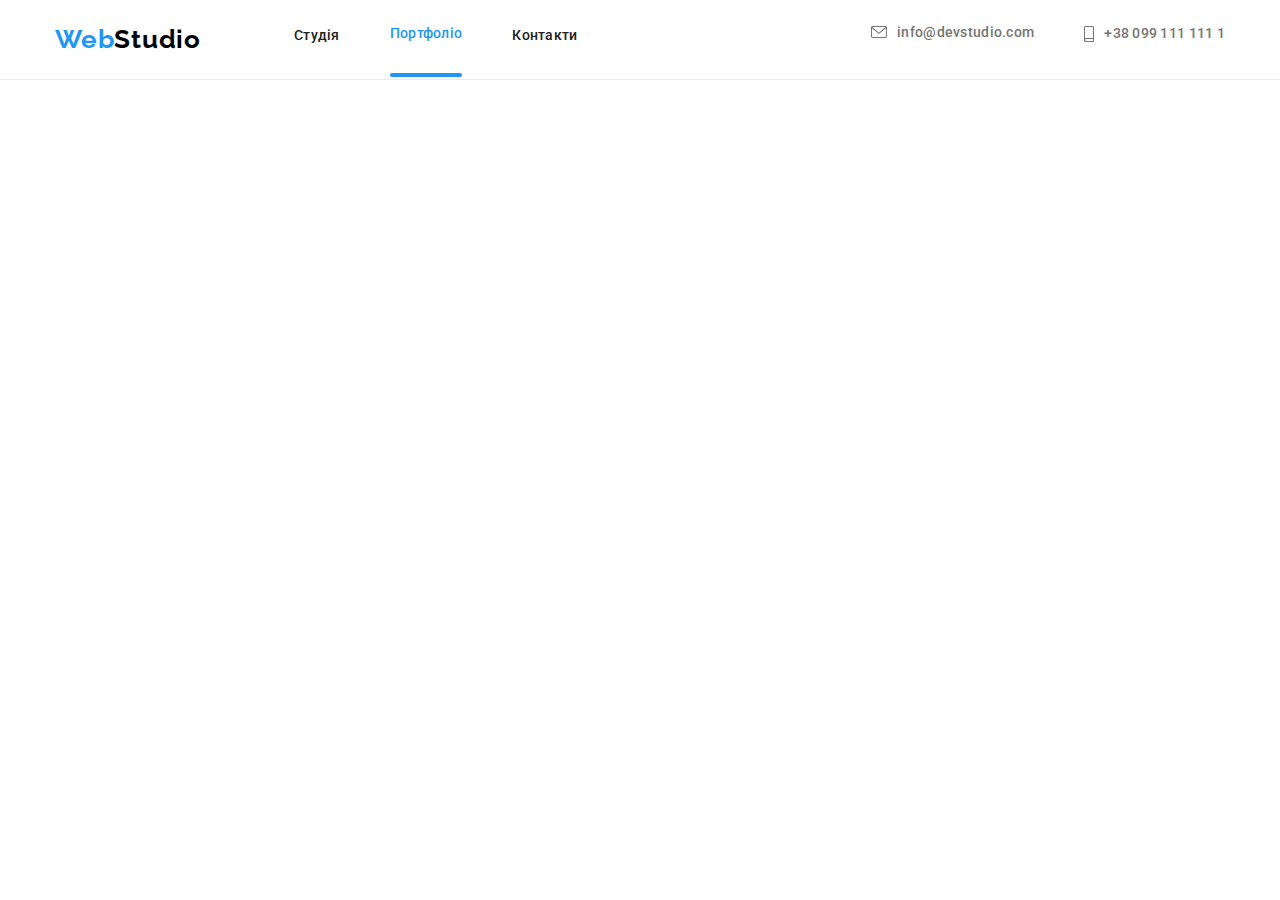
==== portfolio.html @ e36711b6 "homework-8" ====
<!DOCTYPE html>
<html lang="uk">
  <head>
    <meta charset="UTF-8" />
    <meta http-equiv="X-UA-Compatible" content="IE=edge" />
    <meta name="viewport" content="width=device-width, initial-scale=1.0" />
    <title>Document</title>
    <link rel="preconnect" href="https://fonts.googleapis.com" />
    <link rel="preconnect" href="https://fonts.gstatic.com" crossorigin />
    <link
      href="https://fonts.googleapis.com/css2?family=Montserrat:wght@400;700&family=Raleway:wght@700&family=Roboto:wght@400;500;700;900&display=swap"
      rel="stylesheet"
    />
    <link href="https://unpkg.com/aos@2.3.1/dist/aos.css" rel="stylesheet" />
    <link
      rel="stylesheet"
      href="https://cdnjs.cloudflare.com/ajax/libs/modern-normalize/1.1.0/modern-normalize.css"
    />
    <link rel="stylesheet" href="./css/styles.css" />
    <link rel="stylesheet" href="./css/main.min.css" />
  </head>
  <body>
    <header class="header">
      <div class="container header__container">
        <a href="./index.html" class="header-logo link logo">
          <span class="web-logo">Web</span
          ><span class="studio-logo">Studio</span></a
        >
        <nav class="navigation">
          <ul class="navigation__list list link">
            <li class="navigation__item">
              <a href="./index.html" class="navigation__link link title"
                >Студія</a
              >
            </li>
            <li class="navigation__item">
              <a href="" class="navigation__link line current link title"
                >Портфоліо</a
              >
            </li>
            <li class="navigation__item">
              <a href="" class="navigation__link link title">Контакти</a>
            </li>
          </ul>
        </nav>
        <div class="connect">
          <ul class="connect__list list header__container">
            <li class="connect__item">
              <a href="http://mailto:info@devstudio." class="connect__mail link"
                ><svg class="connect__icon" width="16" height="12">
                  <use href="./images/symbol.svg#icon-envelope-1"></use>
                </svg>
                info@devstudio.com
              </a>
            </li>
            <li class="connect__item">
              <a href="tel:+380991111111" class="connect__tell link">
                <svg class="connect__icon" width="10" height="16">
                  <use href="./images/symbol.svg#icon-smartphone-1"></use>
                </svg>
                +38 099 111 111 1
              </a>
            </li>
          </ul>
        </div>
      </div>
    </header>
    <!-- <main>
      <section class="menu">
        <div class="container">
          <h1 class="visually-hidden">Menu</h1>
          <ul class="button-logo list">
            <li class="item"><button class="button-item link">Все</button></li>
            <li class="item">
              <button class="button-item link">Веб-сайти</button>
            </li>
            <li class="item">
              <button class="button-item link">Додатки</button>
            </li>
            <li class="item">
              <button class="button-item link">Дизайн</button>
            </li>
            <li class="item">
              <button class="button-item link">Маркетинг</button>
            </li>
          </ul>
        </div>
        <div class="container">
          <ul class="marketing list">
            <li class="marketing-item">
              <div class="marketing-wrap">
                <img
                  src="./images/technokryk.jpg"
                  alt="техтокряк"
                  width="370"
                  height="294"
                />
                <p class="marketing-text">
                  Ресурс пропонує комплексні пропозиції з різним рівнем
                  функціоналу та сервісів. Все це дозволить відвідувачу отримати
                  вичерпні відомості про компанію чи приватну особу.
                </p>
              </div>
              <div class="markdiv">
                <h3 class="marketing-title">Технокряк</h3>
                <p class="marketing-pre">Веб-сайт</p>
              </div>
            </li>
            <li class="marketing-item">
              <div class="marketing-wrap">
                <img src="./images/poster.jpg" alt="постер" />
                <p class="marketing-text">
                  Ресурс пропонує комплексні пропозиції з різним рівнем
                  функціоналу та сервісів. Все це дозволить відвідувачу отримати
                  вичерпні відомості про компанію чи приватну особу.
                </p>
              </div>
              <div class="markdiv">
                <h3 class="title-marketing">
                  Постер New Orlean vs Golden Star
                </h3>
                <p class="marketing-pre">Дизайн</p>
              </div>
            </li>
            <li class="marketing-item">
              <div class="marketing-wrap">
                <img src="./images/restuarant.jpg" alt="ресторан" />
                <p class="marketing-text">
                  Ресурс пропонує комплексні пропозиції з різним рівнем
                  функціоналу та сервісів. Все це дозволить відвідувачу отримати
                  вичерпні відомості про компанію чи приватну особу.
                </p>
              </div>
              <div class="markdiv">
                <h3 class="marketing-title">Ресторан Seafood</h3>
                <p class="marketing-pre">Додаток</p>
              </div>
            </li>
            <li class="marketing-item">
              <div class="marketing-wrap">
                <img src="./images/prime.jpg" alt="прайм" />
                <p class="marketing-text">
                  Ресурс пропонує комплексні пропозиції з різним рівнем
                  функціоналу та сервісів. Все це дозволить відвідувачу отримати
                  вичерпні відомості про компанію чи приватну особу.
                </p>
              </div>
              <div class="markdiv">
                <h3 class="marketing-title">Проєкт Prime</h3>
                <p class="marketing-pre">Маркетинг</p>
              </div>
            </li>
            <li class="marketing-item">
              <div class="marketing-wrap">
                <img src="./images/boxes.jpg" alt="коробочка" />
                <p class="marketing-text">
                  Ресурс пропонує комплексні пропозиції з різним рівнем
                  функціоналу та сервісів. Все це дозволить відвідувачу отримати
                  вичерпні відомості про компанію чи приватну особу.
                </p>
              </div>
              <div class="markdiv">
                <h3 class="marketing-title">Проєкт Boxes</h3>
                <p class="marketing-pre">Додаток</p>
              </div>
            </li>
            <li class="marketing-item">
              <div class="marketing-wrap">
                <img src="./images/inspiration.jpg" alt="натхнення" />
                <p class="marketing-text">
                  Ресурс пропонує комплексні пропозиції з різним рівнем
                  функціоналу та сервісів. Все це дозволить відвідувачу отримати
                  вичерпні відомості про компанію чи приватну особу.
                </p>
              </div>
              <div class="markdiv">
                <h3 class="marketing-title">Inspiration has no Borders</h3>
                <p class="marketing-pre">Веб-сайт</p>
              </div>
            </li>
            <li class="marketing-item">
              <div class="marketing-wrap">
                <img src="./images/edition.jpg" alt="видання" />
                <p class="marketing-text">
                  Ресурс пропонує комплексні пропозиції з різним рівнем
                  функціоналу та сервісів. Все це дозволить відвідувачу отримати
                  вичерпні відомості про компанію чи приватну особу.
                </p>
              </div>
              <div class="markdiv">
                <h3 class="marketing-title">Видання Limited Edition</h3>
                <p class="marketing-pre">Дизайн</p>
              </div>
            </li>
            <li class="marketing-item">
              <div class="marketing-wrap">
                <img src="./images/lab.jpg" alt="проект лаб" />
                <p class="marketing-text">
                  Ресурс пропонує комплексні пропозиції з різним рівнем
                  функціоналу та сервісів. Все це дозволить відвідувачу отримати
                  вичерпні відомості про компанію чи приватну особу.
                </p>
              </div>
              <div class="markdiv">
                <h3 class="marketing-title">Проект LAB</h3>
                <p class="marketing-pre">Маркетинг</p>
              </div>
            </li>
            <li class="marketing-item">
              <div class="marketing-wrap">
                <img src="./images/growing.jpg" alt="грувинг" />
                <p class="marketing-text">
                  Ресурс пропонує комплексні пропозиції з різним рівнем
                  функціоналу та сервісів. Все це дозволить відвідувачу отримати
                  вичерпні відомості про компанію чи приватну особу.
                </p>
              </div>
              <div class="markdiv">
                <h3 class="marketing-title">Growing Business</h3>
                <p class="marketing-pre">Додаток</p>
              </div>
            </li>
          </ul>
        </div>
      </section>
    </main>
    <footer class="footmain">
      <div class="container">
      <div class="footmain__add">
        <a href="WebStudio" class="header-logo web link logo">
          <span class="web-logo">Web</span
          ><span class="studio-logofoot">Studio</span>
        </a>
        <address class="footmain-address">
          <a
            href="https://goo.gl/maps/koh7NdNNXK6s5RCy7"
            class="map-google foas link"
            target="_blank"
            rel="noopener nofollow noreferrer"
            >м. Київ, пр-т Лесі Українки, 26</a
          >
          <ul class="footmain-list list">
            <li>
              <a
                href="mailto:info@example.com"
                class="footmain-adress list link"
                >info@example.com</a
              >
            </li>
            <li>
              <a href="tel:+380991111111" class="footmain-adress link"
                >+38 099 111 111 1</a
              >
            </li>
          </ul>
        </address>
      </div>
      <div class="welcome">
        <p class="welcome-title">Приєднуйтесь</p>
        <ul class="team-soc list">
          <li class="team-soc-item">
            <a href="" class="team-soc-join link">
              <svg class="team-soc-icon1" width="20" height="20">
                <use href="./images/symbol.svg#icon-instagram"></use>
              </svg>
            </a>
          </li>
          <li class="team-soc-item">
            <a href="" class="team-soc-join link">
              <svg class="team-soc-icon1" width="20" height="20">
                <use href="./images/symbol.svg#icon-twitter1"></use>
              </svg>
            </a>
          </li>
          <li class="team-soc-item">
            <a href="" class="team-soc-join link">
              <svg class="team-soc-icon1" width="20" height="20">
                <use href="./images/symbol.svg#icon-facebook"></use>
              </svg>
            </a>
          </li>
          <li class="team-soc-item">
            <a href="" class="team-soc-join link">
              <svg class="team-soc-icon1" width="20" height="20">
                <use href="./images/symbol.svg#icon-linkedin"></use>
              </svg>
            </a>
          </li>
        </ul>
      </div>
      <div class="form">
        <h2 class="visually-hidden">Форма підписки</h2>
        <h3 class="form-title">Підпишіться на розсилку</h3>
        <form class="form-modal" autocomplete="off">
          <div class="footer-form">
            <label for="mail"></label>
            <input type="email" name="email" id="mail" placeholder="E-mail" />
            <button class="footer-form__button" type="submit">
              Підписатися
              <svg class="footer-form__icon" width="24" height="24">
                <use href="./images/symbol.svg#icon-icon-send-1"></use>
              </svg>
            </button>
          </div>
        </form>
      </div>
    </div>
  </div>
  </footer>
    <script src="https://unpkg.com/aos@2.3.1/dist/aos.js"></script>
    <script>
      AOS.init();
    </script> -->
  </body>
</html>
---- css/styles.css ----
/* header */

/* _____icon_____ */


/* -------портфоліо-------- */

/* --------портфоліо header -------- */


/* body */

/* button */


/* about */

/* whoweare */

/*team*/

/* marketing */

/* ----------постійні кліенти-------- */

/* --------footer---------- */


/* -------join------- */


/* -------форма підписки--------- */


/* --------modal--------- */

/* --------form---------- */

/* .form-input:focus +.input-title{
  transform: translateY(-50%);
} */
---- css/main.min.css ----
:root{--main-black-color: #000000;--main-white-color: #ffffff;--accent-color: #2196f3;--dark-main-color: #212121;--text-color: #757575;--main-footer-color: #2f303a;--background-primary-gray: #f5f4fa;--background-primary-darck: rgba(47, 48, 58, 0.8);--logo-company-color: #afb1b8}p,h1,h2,h3,h4,h5,h6{margin:0px}ul{margin:0px;padding-left:0px}.nav-main__link{cursor:pointer}footer{font-style:normal}img{display:block;max-width:100%;height:auto}body{font-family:Roboto,sans-serif}.list{list-style:none}.link{text-decoration:none}.section{padding-top:94px;padding-bottom:94px}@media screen and (min-width: 480px){.section{padding-top:60px;padding-bottom:60px}}@media screen and (min-width: 768px){.section{padding-top:60px;padding-bottom:60px}}.container{width:100%;padding-left:15px;padding-right:15px;margin-left:auto;margin-right:auto}@media screen and (min-width: 480px){.container{width:480px}}@media screen and (min-width: 768px){.container{width:768px}}@media screen and (min-width: 1200px){.container{width:1200px}}.title{font-weight:500;font-size:14px;line-height:1.33;letter-spacing:.02em;color:var(--dark-main-color)}.header{padding-top:24px;padding-bottom:24px;border-bottom:1px solid #ececec}.header__container{display:-webkit-box;display:-ms-flexbox;display:flex}.logo{font-family:"Raleway";font-style:normal;font-weight:700;font-size:26px;line-height:1.2;letter-spacing:.03em}.web-logo{color:var(--accent-color)}.studio-logo{color:#000}.header-logo{margin-right:93px}@media screen and (max-width: 767px){.header-logo{margin:0px}}.navigation__list{display:-webkit-box;display:-ms-flexbox;display:flex;-webkit-box-align:center;-ms-flex-align:center;align-items:center}.navigation__item:not(:last-child){margin-right:50px}.navigation__link{font-family:"Roboto";font-style:normal;font-weight:500;font-size:14px;line-height:1.4;letter-spacing:.02em;color:var(--dark-main-color);-webkit-transition:color 250ms cubic-bezier(0.4, 0, 0.2, 1);transition:color 250ms cubic-bezier(0.4, 0, 0.2, 1)}.navigation__link:hover,.navigation__link:focus{color:var(--accent-color)}.connect{margin-left:auto}.connect__item:not(:last-child){margin-right:50px}.line{position:relative;color:#2196f3}.current::after{content:"";position:relative;display:block;width:100%;height:4px;bottom:-0.5px;left:0;bottom:-29px;background-color:var(--accent-color);border:none;border-radius:2px}.connect__tell{display:-webkit-box;display:-ms-flexbox;display:flex;-webkit-box-align:center;-ms-flex-align:center;align-items:center;font-family:"Roboto";font-style:normal;font-weight:500;font-size:14px;line-height:1.4;letter-spacing:.02em;color:var(--text-color);-webkit-transition:color 250ms cubic-bezier(0.4, 0, 0.2, 1);transition:color 250ms cubic-bezier(0.4, 0, 0.2, 1)}.connect__tell:hover,.connect__tell:focus{color:#2196f3}.connect__mail{font-family:"Roboto";font-style:normal;font-weight:500;font-size:14px;line-height:16px;letter-spacing:.02em;color:var(--text-color);-webkit-transition:color 250ms cubic-bezier(0.4, 0, 0.2, 1);transition:color 250ms cubic-bezier(0.4, 0, 0.2, 1)}.connect__mail:hover,.connect__mail:focus{color:#2196f3}.connect__icon{display:-webkit-inline-box;display:-ms-inline-flexbox;display:inline-flex;fill:currentColor;margin-right:10px;-webkit-transition:color 250ms cubic-bezier(0.4, 0, 0.2, 1),fill 250ms cubic-bezier(0.4, 0, 0.2, 1);transition:color 250ms cubic-bezier(0.4, 0, 0.2, 1),fill 250ms cubic-bezier(0.4, 0, 0.2, 1)}.nav-main__mail:hover .connect__icon,.nav-main__mail:focus .connect__icon{fill:#2196f3}.menu{padding-top:94px;padding-bottom:94px}.button-logo{font-family:"Roboto";font-style:normal;font-weight:500;font-size:16px;line-height:1.6;letter-spacing:.03em;color:var(--dark-main-color);display:-webkit-box;display:-ms-flexbox;display:flex}@media screen and (max-width: 767px){.button-logo{-ms-flex-wrap:wrap;flex-wrap:wrap;margin-bottom:40px}}@media screen and (min-width: 768px)and (max-width: 1199px){.button-logo{-ms-flex-wrap:nowrap;flex-wrap:nowrap;-webkit-box-pack:center;-ms-flex-pack:center;justify-content:center;margin-bottom:30px}}@media screen and (min-width: 1200px){.button-logo{-webkit-box-pack:center;-ms-flex-pack:center;justify-content:center;margin-bottom:50px}}.button-logo{display:-webkit-box;display:-ms-flexbox;display:flex;-webkit-box-pack:center;-ms-flex-pack:center;justify-content:center;margin:0;padding:0;margin-bottom:50px;list-style:none;font-style:normal}.button-logo .item:not(:last-child){margin-right:8px}.button-item{font-family:"Roboto";font-style:normal;font-weight:500;font-size:16px;line-height:1.6;letter-spacing:.03em;color:#212121;background:#f5f4fa;border-radius:4px;border:0px;-webkit-transition:color 250ms cubic-bezier(0.4, 0, 0.2, 1),background-color 250ms cubic-bezier(0.4, 0, 0.2, 1);transition:color 250ms cubic-bezier(0.4, 0, 0.2, 1),background-color 250ms cubic-bezier(0.4, 0, 0.2, 1);padding:6px 22px}.button-item:hover,.button-item:focus{color:var(--main-white-color);background-color:var(--accent-color)}.about{padding-top:94px;padding-bottom:94px}.about__box{-webkit-box-pack:center;-ms-flex-pack:center;justify-content:center;height:120px;margin-bottom:30px;border-radius:4px;background-color:var(--background-primary-gray)}.about__title{font-size:14px;line-height:1.71;letter-spacing:.03em;color:var(--text-color)}.about__pretitle{font-weight:700;font-size:14px;line-height:1.14;letter-spacing:.03em;text-transform:uppercase;color:var(--dark-main-color);margin-top:0px;margin-bottom:10px}@media screen and (min-width: 480px){.about__pretitle{text-align:center}}@media screen and (min-width: 768px){.about__pretitle{text-align:left}}.about__item{width:100%}@media screen and (min-width: 768px){.about__item{width:calc((100% - 30px)/2)}}@media screen and (min-width: 1200px){.about__item{width:calc((100% - 120px)/4)}}.about__list{display:-webkit-box;display:-ms-flexbox;display:flex;-ms-flex-wrap:wrap;flex-wrap:wrap;gap:30px}.button-one{display:-webkit-box;display:-ms-flexbox;display:flex;background-color:var(--main-footer-color);text-align:center;background-image:-webkit-gradient(linear, left top, left bottom, from(rgba(47, 48, 58, 0.4)), to(rgba(47, 48, 58, 0.4))),url(../images/background.jpg);background-image:linear-gradient(rgba(47, 48, 58, 0.4), rgba(47, 48, 58, 0.4)),url(../images/background.jpg);background-repeat:no-repeat;background-position:center;background-size:contain}@media screen and (min-width: 480px){.button-one{padding:118px 60px;background-size:cover}}@media screen and (min-width: 767px){.button-one{padding:118px 204px;background-size:cover}}@media screen and (min-width: 1200px){.button-one{padding:200px 200px}}.button-one__pretitle{font-family:"Roboto";font-style:normal;margin-bottom:30px;color:var(--main-white-color);font-weight:900;text-align:center;letter-spacing:.06em;text-transform:uppercase}@media screen and (min-width: 480px){.button-one__pretitle{line-height:1.6}}@media screen and (min-width: 768px){.button-one__pretitle{margin:0 auto;max-width:360px;font-size:26px;line-height:1.6}}@media screen and (min-width: 1200px){.button-one__pretitle{margin:0 auto;max-width:696px;font-size:44px}}.button-one__title{font-family:"Roboto";font-weight:700;font-size:16px;line-height:1.9;-webkit-box-align:center;-ms-flex-align:center;align-items:center;text-align:center;letter-spacing:.06em;color:var(--main-white-color);background-color:var(--accent-color);border:none;outline:none;-webkit-transition:color 250ms cubic-bezier(0.4, 0, 0.2, 1),background-color 250ms cubic-bezier(0.4, 0, 0.2, 1);transition:color 250ms cubic-bezier(0.4, 0, 0.2, 1),background-color 250ms cubic-bezier(0.4, 0, 0.2, 1)}@media screen and (min-width: 480px){.button-one__title{padding:10px 24px}}@media screen and (min-width: 768px){.button-one__title{padding:10px 24px}}@media screen and (min-width: 1200px){.button-one__title{padding:10px 32px}}.whoweare{display:-webkit-box;display:-ms-flexbox;display:flex;background-color:var(--main-white-color)}@media screen and (max-width: 1200px){.whoweare{display:none}}.team-title{font-weight:700;font-size:36px;line-height:1.16;text-align:center;letter-spacing:.03em;color:var(--dark-main-color)}.whoweare{padding-bottom:94px}.whoweare .team-title{-webkit-box-pack:center;-ms-flex-pack:center;justify-content:center;margin-bottom:50px;display:-webkit-box;display:-ms-flexbox;display:flex}.whoweare .whoweare__list{display:-webkit-box;display:-ms-flexbox;display:flex}.menu-logo{background:var(--accent-color)}.whoweare__item{position:relative}.whoweare__list .whoweare__item+.whoweare__item{margin-left:30px}.whoweare__text{position:absolute;bottom:0;left:0;right:0;margin:0;padding-top:27px;padding-bottom:27px;font-weight:700;font-size:14px;line-height:1.143;text-align:center;text-transform:uppercase;color:var(--main-white-color);background-color:rgba(47,48,58,.8)}.teamphoto-list{display:-webkit-box;display:-ms-flexbox;display:flex;-ms-flex-wrap:wrap;flex-wrap:wrap;gap:30px;margin-left:auto;margin-right:auto;padding:0}.team .team-title{-webkit-box-pack:center;-ms-flex-pack:center;justify-content:center;margin-bottom:50px}.team-photo{background-color:var(--main-white-color);-webkit-box-shadow:0px 1px 3px rgba(0,0,0,.12),0px 1px 1px rgba(0,0,0,.14),0px 2px 1px rgba(0,0,0,.2);box-shadow:0px 1px 3px rgba(0,0,0,.12),0px 1px 1px rgba(0,0,0,.14),0px 2px 1px rgba(0,0,0,.2);border-radius:0px 0px 4px 4px;width:100%}@media screen and (min-width: 768px){.team-photo{width:calc((100% - 30px)/2);display:-webkit-box;display:-ms-flexbox;display:flex;-webkit-box-orient:vertical;-webkit-box-direction:normal;-ms-flex-direction:column;flex-direction:column}}@media screen and (min-width: 1200px){.team-photo{width:calc((100% - 90px)/4)}}.team{padding-top:60px;padding-bottom:60px;background-color:var(--background-primary-gray)}@media screen and (min-width: 1200px){.team{padding-top:94px;padding-bottom:94px}}.teamdiv{padding-top:30px;padding-bottom:30px}.team-name{font-weight:500;font-size:16px;line-height:1.19;text-align:center;letter-spacing:.03em;color:var(--dark-main-color);margin-bottom:10px}.team-soc{display:-webkit-box;display:-ms-flexbox;display:flex;-webkit-box-pack:center;-ms-flex-pack:center;justify-content:center;gap:10px}.team-soc-link{display:-webkit-box;display:-ms-flexbox;display:flex;height:44px;width:44px;border-radius:50%;background-color:#fff;-webkit-box-align:center;-ms-flex-align:center;align-items:center;-webkit-box-pack:center;-ms-flex-pack:center;justify-content:center;-webkit-transition:fill 250ms cubic-bezier(0.4, 0, 0.2, 1),background-color 250ms cubic-bezier(0.4, 0, 0.2, 1);transition:fill 250ms cubic-bezier(0.4, 0, 0.2, 1),background-color 250ms cubic-bezier(0.4, 0, 0.2, 1)}.team-soc-link:hover,.team-soc-link:focus{background-color:var(--accent-color)}.team-soc-icon{-webkit-box-pack:center;-ms-flex-pack:center;justify-content:center;fill:#afb1b8}.team-soc-link:hover .team-soc-icon,.team-soc-link:focus .team-soc-icon{fill:#fff}.team-position{font-weight:400;font-size:16px;line-height:1.19;text-align:center;letter-spacing:.03em;margin-bottom:16px;color:var(--text-color)}.marketing-title{font-style:normal;font-weight:700;font-size:18px;line-height:2;letter-spacing:.06em;color:var(--dark-main-color)}.marketing-pre{font-weight:400;font-size:16px;line-height:1.88;letter-spacing:.03em;color:var(--text-color)}.marketing-wrap{position:relative;overflow:hidden}.marketing{display:-webkit-box;display:-ms-flexbox;display:flex;-webkit-box-pack:center;-ms-flex-pack:center;justify-content:center;-ms-flex-wrap:wrap;flex-wrap:wrap;gap:30px;-webkit-box-flex:1 1 1;-ms-flex-positive:1 1 1;flex-grow:1 1 1}@media screen and (min-width: 768px){.marketing{width:768px}}@media screen and (min-width: 1200px){.marketing{width:1200px}}.marketing-item{display:block;height:100%}.marketing-item:hover,.marketing-item:focus{-webkit-box-shadow:0px 1px 3px rgba(0,0,0,.12),0px 1px 1px rgba(0,0,0,.14),0px 2px 1px rgba(0,0,0,.2);box-shadow:0px 1px 3px rgba(0,0,0,.12),0px 1px 1px rgba(0,0,0,.14),0px 2px 1px rgba(0,0,0,.2)}@media screen and (min-width: 768px){.marketing-item{width:345px;height:404px;-ms-flex-wrap:nowrap;flex-wrap:nowrap;-webkit-box-pack:center;-ms-flex-pack:center;justify-content:center;margin-bottom:30px}}@media screen and (min-width: 1200px){.marketing-item{-webkit-box-pack:center;-ms-flex-pack:center;justify-content:center;margin-bottom:50px;width:370px;height:404px}}.markdiv{padding:20px 24px;border-right:1px solid #eee;border-left:1px solid #eee;border-bottom:1px solid #eee}.marketing-text{position:absolute;top:0px;left:0px;font-family:"Roboto";font-style:normal;font-weight:400;font-size:18px;line-height:1.5;letter-spacing:.03em;color:var(--main-white-color);background-color:rgba(33,150,243,.9);padding:63px 27px;height:100%;-webkit-transform:translateY(100%);transform:translateY(100%);-webkit-transition:-webkit-transform 250ms linear;transition:-webkit-transform 250ms linear;transition:transform 250ms linear;transition:transform 250ms linear, -webkit-transform 250ms linear;overflow:auto}.marketing-item:hover .marketing-text{-webkit-transform:translateY(0%);transform:translateY(0%)}.clients{padding-top:60px;padding-bottom:60px}@media screen and (min-width: 1200px){.clients{padding-top:94px;padding-bottom:94px}}.clients-title{font-family:"Roboto";font-style:normal;font-weight:700;font-size:36px;line-height:1.16;text-align:center;letter-spacing:.03em;margin-top:0;margin-bottom:30px;color:#212121}@media screen and (min-width: 1200px){.clients-title{margin-bottom:50px}}@media screen and (max-width: 480px){.clients-list{display:-webkit-box;display:-ms-flexbox;display:flex;-webkit-box-orient:vertical;-webkit-box-direction:normal;-ms-flex-direction:column;flex-direction:column;-webkit-box-align:center;-ms-flex-align:center;align-items:center}}@media screen and (min-width: 481px)and (max-width: 767px){.clients-list{display:-webkit-box;display:-ms-flexbox;display:flex;-ms-flex-wrap:wrap;flex-wrap:wrap;-webkit-box-pack:justify;-ms-flex-pack:justify;justify-content:space-between}}@media screen and (min-width: 768px){.clients-list{display:-webkit-box;display:-ms-flexbox;display:flex;-ms-flex-wrap:wrap;flex-wrap:wrap;-webkit-box-pack:justify;-ms-flex-pack:justify;justify-content:space-between}}@media screen and (min-width: 1200px){.clients-list{display:-webkit-box;display:-ms-flexbox;display:flex;-webkit-box-pack:justify;-ms-flex-pack:justify;justify-content:space-between}}@media screen and (max-width: 767px){.clients-item{margin-bottom:30px}}@media screen and (min-width: 768px){.clients-item{margin-bottom:30px;width:calc((100% - 30px)/3)}}@media screen and (min-width: 1200px){.clients-item{width:calc((100% - 150px)/6)}}.clients-link{display:-webkit-box;display:-ms-flexbox;display:flex;-webkit-box-align:center;-ms-flex-align:center;align-items:center;-webkit-box-pack:center;-ms-flex-pack:center;justify-content:center;width:170px;height:90px;color:var(--logo-company-color);border:1px solid var(--logo-company-color);border-radius:4px;margin:0px;padding:16px 0px;-webkit-transition:border-color 250ms cubic-bezier(0.4, 0, 0.2, 1),fill 250ms cubic-bezier(0.4, 0, 0.2, 1);transition:border-color 250ms cubic-bezier(0.4, 0, 0.2, 1),fill 250ms cubic-bezier(0.4, 0, 0.2, 1)}.clients-link:hover,.clients-link:focus{fill:#2196f3;border-color:var(--accent-color)}@media screen and (max-width: 767px){.clients-link{width:210px;height:92px}}@media screen and (min-width: 768px){.clients-link{width:226px;height:92px}}@media screen and (min-width: 1200px){.clients-link{width:170px;height:92px}}.clients-btn{fill:var(--logo-company-color);-webkit-transition:border-color 250ms cubic-bezier(0.4, 0, 0.2, 1),fill 250ms cubic-bezier(0.4, 0, 0.2, 1);transition:border-color 250ms cubic-bezier(0.4, 0, 0.2, 1),fill 250ms cubic-bezier(0.4, 0, 0.2, 1)}.clients-link:hover .clients-btn,.clients-link:focus .clients-btn{fill:var(--accent-color)}.footmain{position:relative;-webkit-box-orient:vertical;-webkit-box-direction:normal;-ms-flex-direction:column;flex-direction:column;padding-top:60px;padding-bottom:60px;background-color:#2f303a}@media screen and (min-width: 480px){.footmain{display:-webkit-box;display:-ms-flexbox;display:flex}}@media screen and (min-width: 768px){.footmain{display:-webkit-box;display:-ms-flexbox;display:flex}}@media screen and (min-width: 768px){.flex-footer{display:-webkit-box;display:-ms-flexbox;display:flex;-ms-flex-wrap:wrap;flex-wrap:wrap}}.studio-logofoot{color:var(--main-white-color)}.map-google{font-style:normal;font-weight:400;font-size:14px;line-height:1.7;letter-spacing:.03em;color:var(--main-white-color)}.web{display:inline-block;margin-bottom:20px}.footmain__add{max-width:1199px;text-align:center}@media screen and (min-width: 0px)and (max-width: 767px){.footmain__add{display:-webkit-box;display:-ms-flexbox;display:flex;-webkit-box-orient:vertical;-webkit-box-direction:normal;-ms-flex-direction:column;flex-direction:column;-webkit-box-align:center;-ms-flex-align:center;align-items:center}}.footmain-adress{font-family:"Roboto";font-style:normal;font-weight:400;font-size:14px;line-height:1.7;letter-spacing:.03em;color:rgba(255,255,255,.6)}.address .footmain-adress{display:inline-block;margin-bottom:9px;text-align:center}@media screen and (min-width: 0px)and (max-width: 767px){.welcome{display:-webkit-box;display:-ms-flexbox;display:flex;-webkit-box-orient:vertical;-webkit-box-direction:normal;-ms-flex-direction:column;flex-direction:column;-webkit-box-align:center;-ms-flex-align:center;align-items:center;margin-bottom:60px}}@media screen and (min-width: 767px)and (max-width: 1199px){.welcome{padding:0px 50px 0px 50px}}@media screen and (max-width: 1199px){.welcome{text-align:center}}.welcome-title{display:block;margin:0;margin-bottom:20px;color:var(--main-white-color);font-weight:700;font-size:14px;line-height:1.14;letter-spacing:.03em;text-transform:uppercase;text-align:center}.team-soc-join{height:44px;width:44px;border-radius:50%;background-color:rgba(255,255,255,.1);-webkit-box-pack:center;-ms-flex-pack:center;justify-content:center;-webkit-transition:background-color 250ms cubic-bezier(0.4, 0, 0.2, 1);transition:background-color 250ms cubic-bezier(0.4, 0, 0.2, 1)}.team-soc-join:hover,.team-soc-join:focus{background-color:var(--accent-color)}.team-soc-icon1{-webkit-box-pack:center;-ms-flex-pack:center;justify-content:center;fill:#fff;-webkit-transition:background-color 250ms cubic-bezier(0.4, 0, 0.2, 1);transition:background-color 250ms cubic-bezier(0.4, 0, 0.2, 1)}.team-soc-join:hover .team-soc-icon1 .team-soc-join:focus .team-soc-icon1{fill:#fff}.footer-form__icon{display:inline-block;margin-left:10px;fill:var(--main-white-color)}.footer-form{display:-webkit-box;display:-ms-flexbox;display:flex;width:100%;-webkit-box-orient:vertical;-webkit-box-direction:normal;-ms-flex-direction:column;flex-direction:column;-webkit-box-pack:justify;-ms-flex-pack:justify;justify-content:space-between}@media screen and (min-width: 0px)and (max-width: 1200px){.footer-form{display:-webkit-box;display:-ms-flexbox;display:flex;-webkit-box-orient:vertical;-webkit-box-direction:normal;-ms-flex-direction:column;flex-direction:column;-webkit-box-align:center;-ms-flex-align:center;align-items:center}}.footer-form>.footer-form__button{display:-webkit-box;display:-ms-flexbox;display:flex;-webkit-box-align:center;-ms-flex-align:center;align-items:center}@media screen and (min-width: 1200px){.footer-form>.footer-form__button{display:-webkit-box;display:-ms-flexbox;display:flex;-webkit-box-align:center;-ms-flex-align:center;align-items:center}}.form-title{display:-webkit-box;display:-ms-flexbox;display:flex;margin:0;gap:20px;margin-top:20px;-ms-flex-wrap:wrap;flex-wrap:wrap;-ms-flex-pack:distribute;justify-content:space-around;color:var(--main-white-color);font-weight:700;font-size:14px;line-height:1.14;letter-spacing:.03em;text-transform:uppercase;text-align:left}@media screen and (min-width: 768px){.form-title{-ms-flex-wrap:nowrap;flex-wrap:nowrap}}.footer-form input[type=email]{height:50px;margin-right:12px;background:inherit;border:1px solid rgba(255,255,255,.3);-webkit-box-shadow:0px 4px 4px rgba(0,0,0,.15);box-shadow:0px 4px 4px rgba(0,0,0,.15);border-radius:4px;outline:none;padding:12px 16px;font-size:16px;line-height:1.87;color:rgba(255,255,255,.6)}@media screen and (min-width: 768px){.footer-form input[type=email]{min-width:358px}}.footer-form__button{border:1px solid rgba(0,0,0,0);padding:10px 32px;min-width:200px;min-height:50px;-webkit-box-shadow:0px 4px 4px rgba(0,0,0,.15);box-shadow:0px 4px 4px rgba(0,0,0,.15);border-radius:4px;cursor:pointer;color:var(--main-white-color);background-color:var(--accent-color);outline:none;font-weight:700;font-size:16px;line-height:1.87;text-decoration:none;text-align:center;letter-spacing:.06em}.modal{position:absolute;min-height:581px;width:528px;background-color:#fff;border-radius:4px;top:50%;left:50%;-webkit-transform:translate(-50%, -50%) scale(1) rotate(0);transform:translate(-50%, -50%) scale(1) rotate(0);-webkit-transition:-webkit-transform 250ms;transition:-webkit-transform 250ms;transition:transform 250ms;transition:transform 250ms, -webkit-transform 250ms;padding:40px}.backdrop{position:fixed;top:0%;left:0%;width:100%;height:100%;color:rgba(0,0,0,.2);background:rgba(0,0,0,.2);opacity:1;-webkit-transition:opacity 250ms linear,visibility 250ms;transition:opacity 250ms linear,visibility 250ms}.is-hidden{opacity:0;visibility:hidden;pointer-events:none}.backdrop.is-hidden .modal{-webkit-transform:translate(-50%, -50%) scale(0) rotate(-180deg);transform:translate(-50%, -50%) scale(0) rotate(-180deg)}.backdrop.is-hidden .modal .modal-close{-webkit-transform:scale(1);transform:scale(1)}.close{position:absolute;top:8px;right:8px;width:30px;height:30px;cursor:pointer;color:#000;background-color:var(--main-white-color);border-radius:50%;border:none;outline:none;-webkit-box-shadow:0px 2px 1px rgba(0,0,0,.2),0px 1px 1px rgba(0,0,0,.14),0px 1px 3px rgba(0,0,0,.12);box-shadow:0px 2px 1px rgba(0,0,0,.2),0px 1px 1px rgba(0,0,0,.14),0px 1px 3px rgba(0,0,0,.12);-webkit-transform:scale(1);transform:scale(1);-webkit-transition:all 250ms cubic-bezier(0.4, 0, 0.2, 1);transition:all 250ms cubic-bezier(0.4, 0, 0.2, 1)}.close:hover,.close:focus,.close:active{fill:var(--main-white-color);border:.5px groove var(--background-primary-gray);-webkit-transition:all 250ms cubic-bezier(0.4, 0, 0.2, 1);transition:all 250ms cubic-bezier(0.4, 0, 0.2, 1)}.modal-close{display:block;fill:currentColor;margin:auto;background:#fff;border-radius:4px;border-radius:50%}.close:hover .modal-close,.close:focus .modal-close,.close:hover,.close:focus{-webkit-transform:scale(1.3);transform:scale(1.3);background-color:var(--accent-color);fill:var(--main-white-color);-webkit-transition:all 250ms cubic-bezier(0.4, 0, 0.2, 1);transition:all 250ms cubic-bezier(0.4, 0, 0.2, 1)}.input-form{width:100%;height:40px;border:1px solid rgba(33,33,33,.2);border-radius:4px;padding-left:42px;font-weight:400;font-size:12px;line-height:.8;letter-spacing:.01em;color:#757575}.input-form:focus{outline-color:#2196f3}.input-wrap{position:relative}.input-field{margin-bottom:12px}.input-field-comm{margin-bottom:30px}.input-comment{margin-bottom:20px}.form-icon{position:absolute;left:12px;top:50%;-webkit-transform:translateY(-50%);transform:translateY(-50%);display:block}.input-form:focus+.form-icon{fill:#2196f3}.error{display:none}.input-title{font-weight:400;font-size:12px;line-height:1.17;letter-spacing:.01em;color:var(--text-color);display:block;margin-bottom:4px;left:42px;-webkit-transition:all 250ms cubic-bezier(0.4, 0, 0.2, 1);transition:all 250ms cubic-bezier(0.4, 0, 0.2, 1)}.modal-text{width:100%;height:120px;border:1px solid rgba(33,33,33,.2);border-radius:4px;resize:none;padding:12px 16px;font-weight:400;font-size:12px;line-height:.8;letter-spacing:.01em;color:rgba(117,117,117,.5)}.send-btn{display:block;background:#188ce8;color:#fff;-webkit-box-shadow:0px 4px 4px rgba(0,0,0,.15);box-shadow:0px 4px 4px rgba(0,0,0,.15);border-radius:4px;border:1px solid rgba(0,0,0,0);padding:10px 52px;min-width:200px;min-height:50px;cursor:pointer;outline:none;font-weight:700;font-size:16px;line-height:1.87;text-decoration:none;letter-spacing:.06em;text-align:center;margin:0 auto}.chekbox-text{font-weight:400;font-size:14px;line-height:1.7;letter-spacing:.03em;color:var(--text-color);-webkit-box-pack:center;-ms-flex-pack:center;justify-content:center}.chekbox-text span{display:-webkit-box;display:-ms-flexbox;display:flex;width:16px;height:15px;margin-right:8px;border-radius:4px;cursor:pointer;fill:solid 212121;-webkit-transition:all 250ms cubic-bezier(0.4, 0, 0.2, 1);transition:all 250ms cubic-bezier(0.4, 0, 0.2, 1)}.input-che:checked+.chekbox-text span{background-color:var(--accent-color);border-color:rgba(0,0,0,0)}.input-che:focus+.chekbox-text span{border-color:var(--accent-color)}.icon-che{border:2px solid;border-color:var(--dark-main-color);fill:var(--main-white-color);-webkit-transition:250ms cubic-bezier(0.4, 0, 0.2, 1);transition:250ms cubic-bezier(0.4, 0, 0.2, 1)}.modal-checkbox{fill:var(--dark-main-color)}.modal-link{color:#2196f3;text-decoration:underline}.chek-link{padding-left:3px}.input-che:checked+.chekbox-text .icon-che{background-color:var(--accent-color);border:none;fill:var(--main-white-color)}.modal-title{font-weight:700;font-size:20px;line-height:1.15;text-align:center;letter-spacing:.03em;color:#212121;text-align:center;margin-bottom:12px}.visually-hidden{position:absolute;width:1px;height:1px;margin:-1px;border:0;padding:0;white-space:nowrap;-webkit-clip-path:inset(100%);clip-path:inset(100%);clip:rect(0 0 0 0);overflow:hidden}.connect__mail,.about__box,.team-soc-icon,.team-soc-join,.team-soc-icon1,.send-btn,.chekbox-text{display:-webkit-box;display:-ms-flexbox;display:flex;-webkit-box-align:center;-ms-flex-align:center;align-items:center}/*# sourceMappingURL=main.min.css.map */
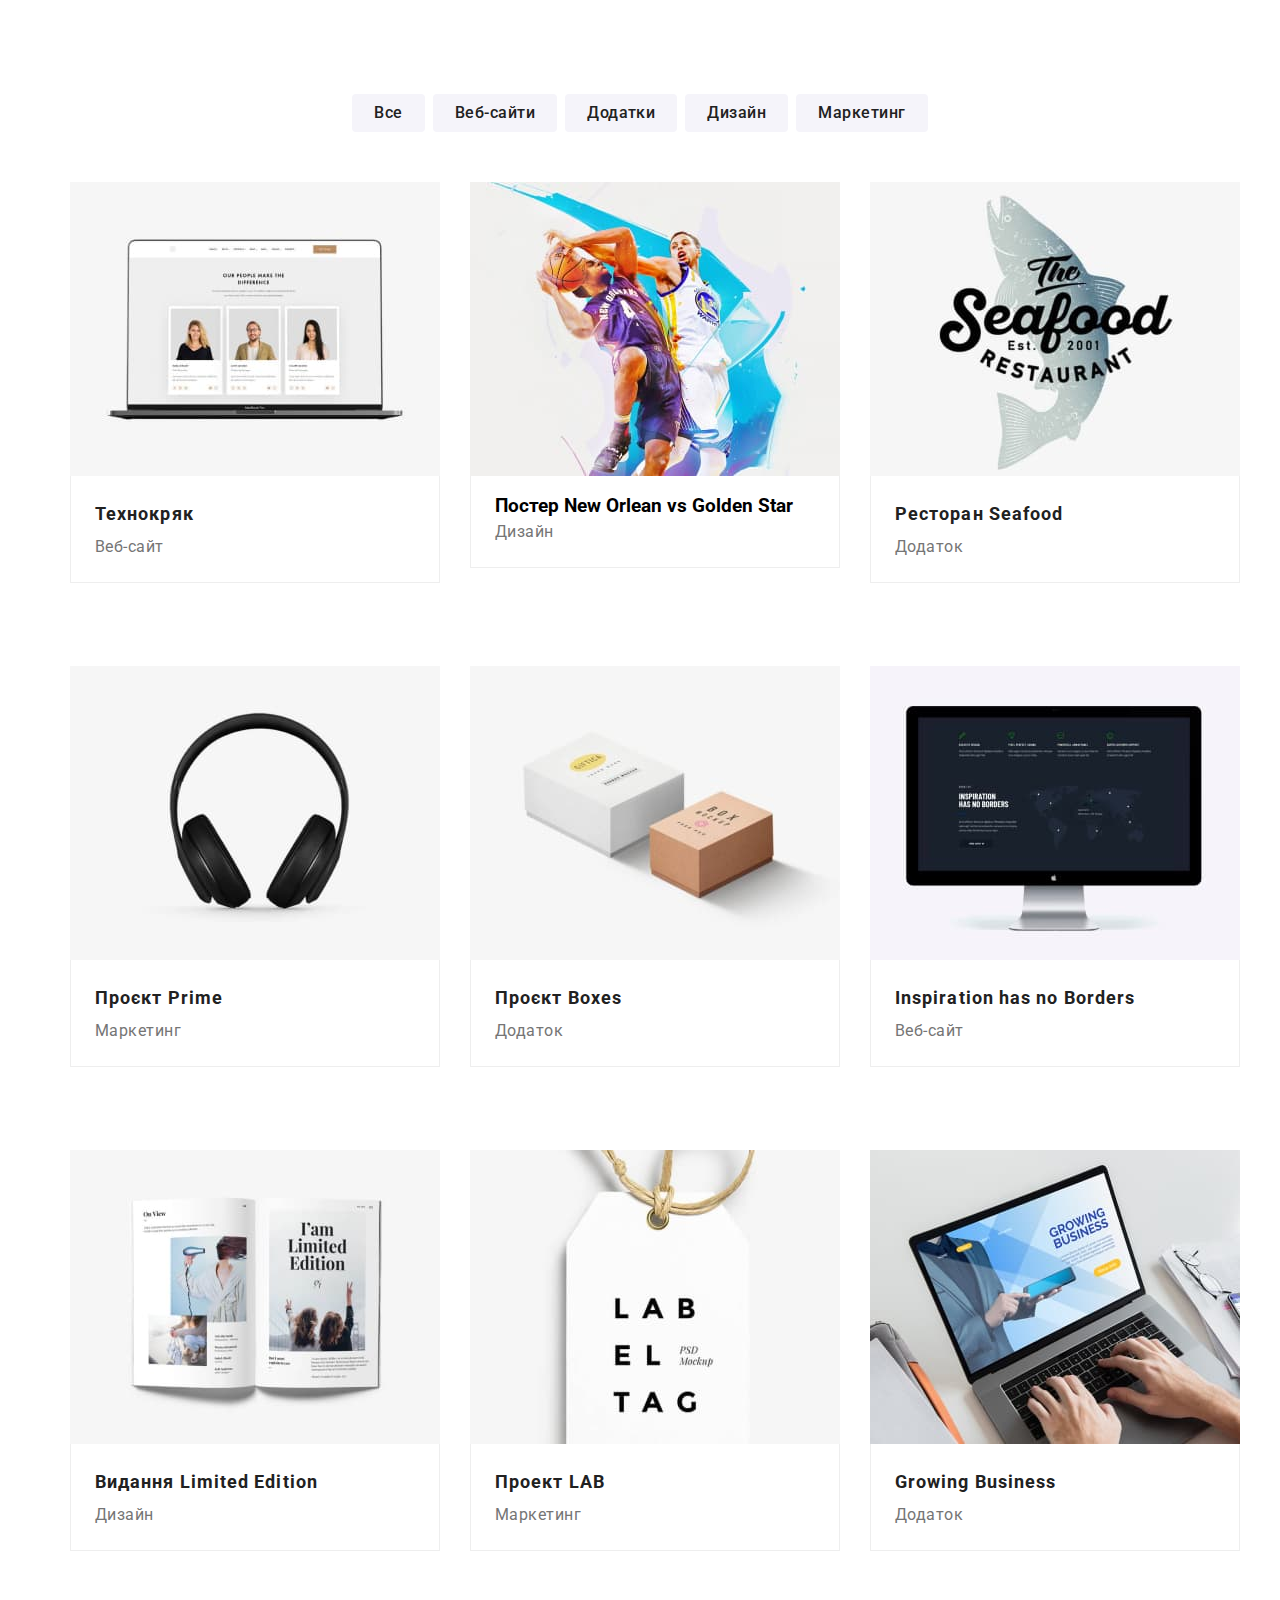
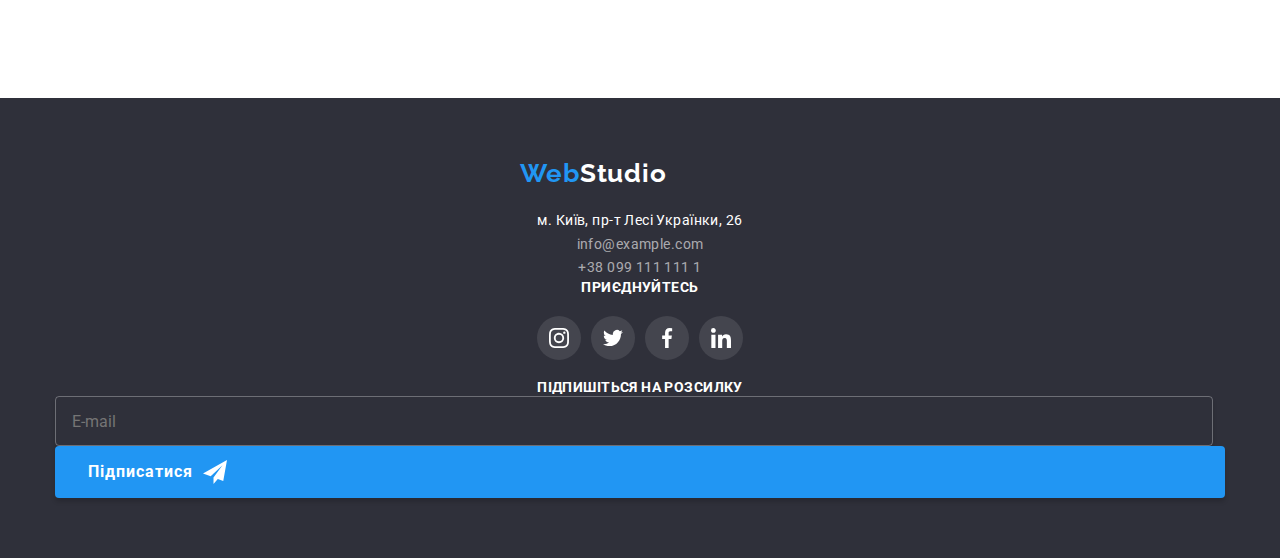
==== commit 1eac696e: "hw-8" ====
--- a/portfolio.html
+++ b/portfolio.html
@@ -20,7 +20,7 @@
     <link rel="stylesheet" href="./css/main.min.css" />
   </head>
   <body>
-    <header class="header">
+    <!-- <header class="header">
       <div class="container header__container">
         <a href="./index.html" class="header-logo link logo">
           <span class="web-logo">Web</span
@@ -64,8 +64,8 @@
           </ul>
         </div>
       </div>
-    </header>
-    <!-- <main>
+    </header> -->
+    <main>
       <section class="menu">
         <div class="container">
           <h1 class="visually-hidden">Menu</h1>
@@ -310,6 +310,6 @@
     <script src="https://unpkg.com/aos@2.3.1/dist/aos.js"></script>
     <script>
       AOS.init();
-    </script> -->
+    </script>
   </body>
 </html>
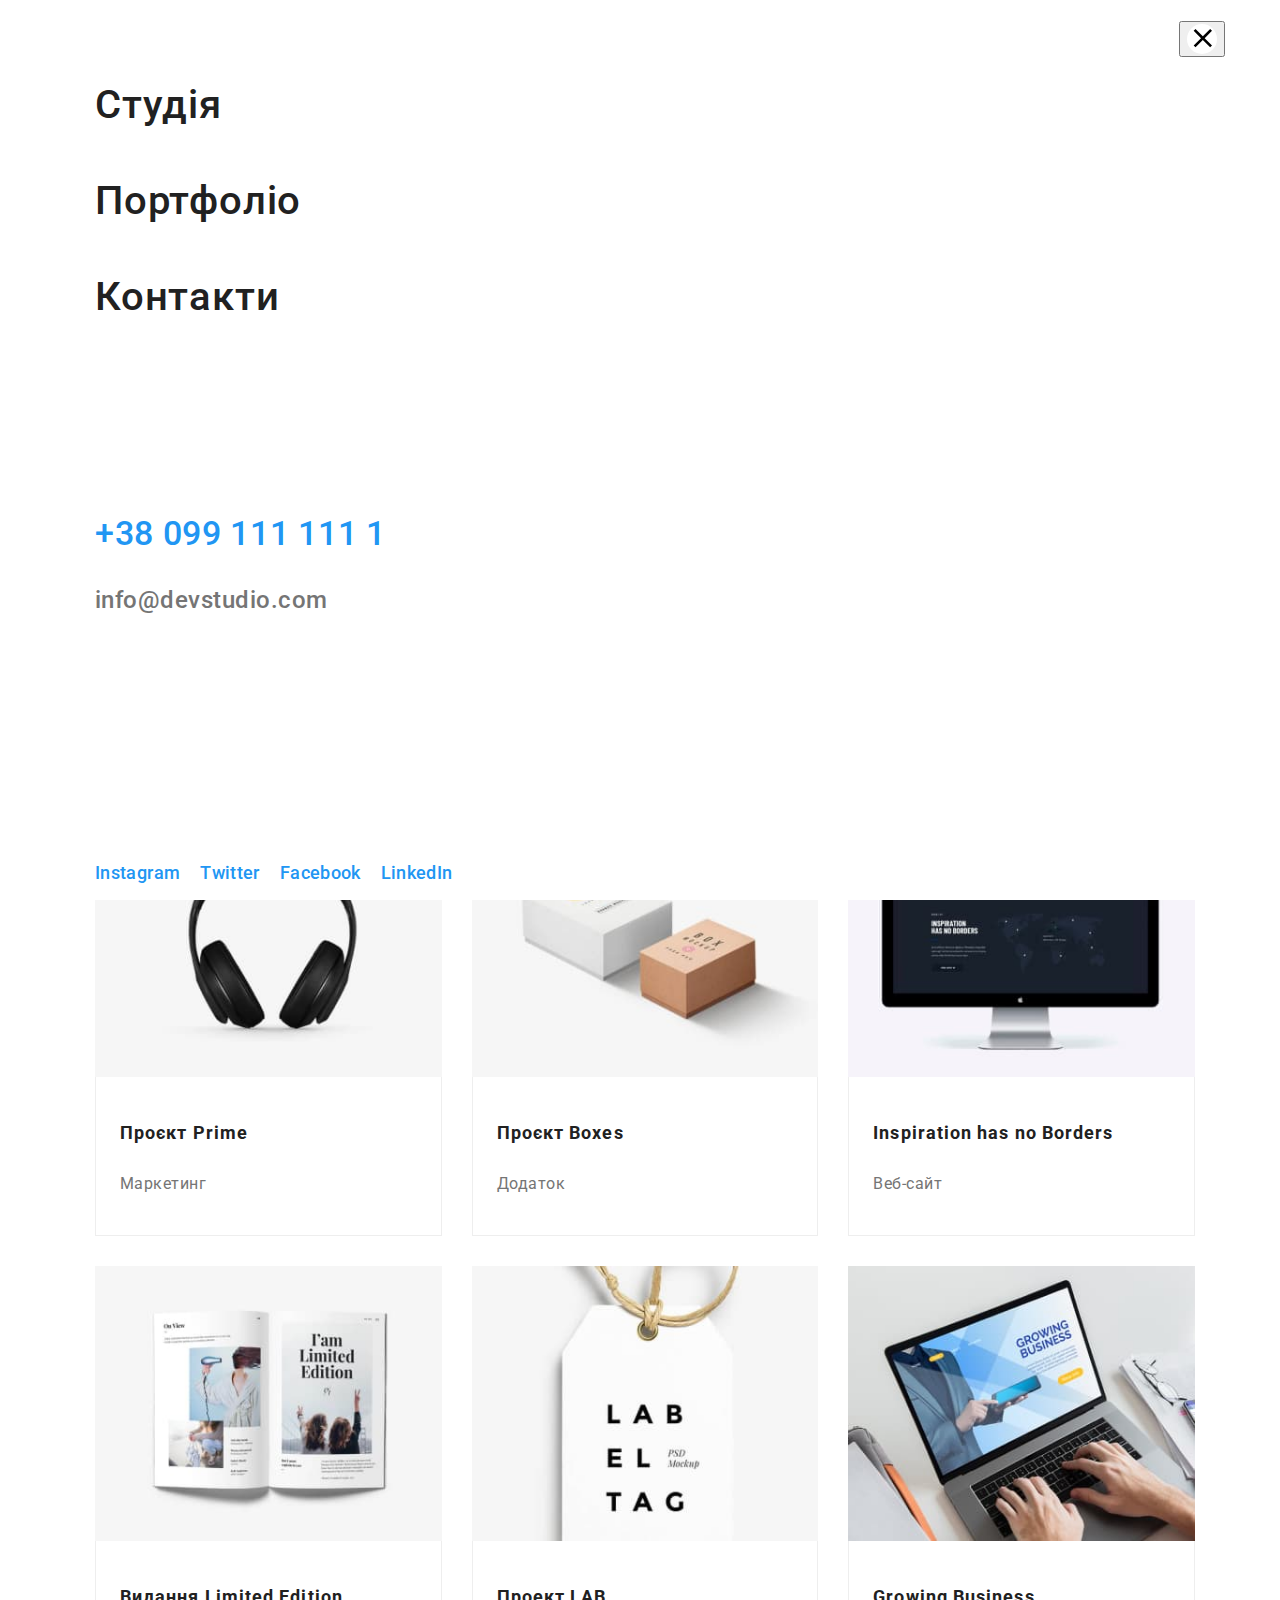
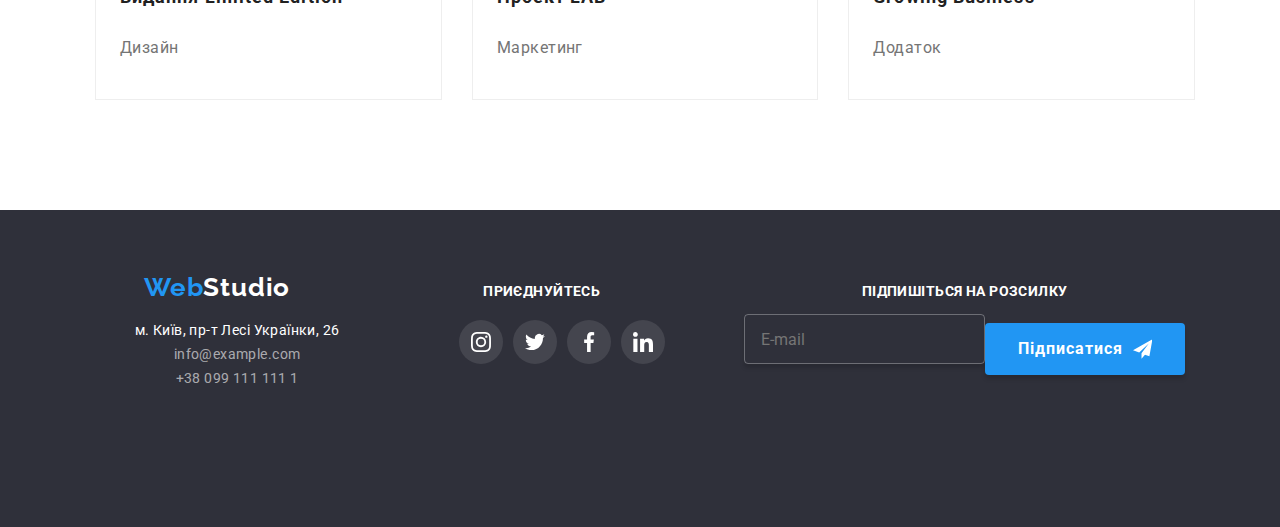
==== commit 95406ee9: "hw-8" ====
--- a/portfolio.html
+++ b/portfolio.html
@@ -20,7 +20,7 @@
     <link rel="stylesheet" href="./css/main.min.css" />
   </head>
   <body>
-    <!-- <header class="header">
+    <header class="header">
       <div class="container header__container">
         <a href="./index.html" class="header-logo link logo">
           <span class="web-logo">Web</span
@@ -64,12 +64,98 @@
           </ul>
         </div>
       </div>
-    </header> -->
+      <button type="button" class="menu__open__btn" data-menu-open>
+        <svg class="open__icon" width="40" height="40">
+          <use href="./images/symbol.svg#icon-menu_40px"></use>
+        </svg>
+      </button>
+    </div>
+      <div class="mob__menu" data-menu>
+        <div class="container">
+          <div class="mob-menu-top">
+        <button type="button" class="menu__close__btn" data-menu-close>
+          <svg class="close__icon" width="30" height="30">
+            <use href="./images/symbol.svg#icon-close-black-18dp-2-1-1"></use>
+          </svg>
+          </button>
+          <nav class="mob__menu__navigation">
+            <ul class="mob__menu__list list link">
+              <li class="mob__menu__item">
+                <a href="./index.html" class="mob__menu__link line link"
+                  >Студія</a
+                >
+              </li>
+              <li class="mob__menu__item">
+                <a href="./portfolio.html" class="mob__menu__link link"
+                  >Портфоліо</a
+                >
+              </li>
+              <li class="mob__menu__item">
+                <a href="" class="mob__menu__link link">Контакти</a>
+              </li>
+            </ul>
+          </nav>
+          </div>
+          <div class="mob__connect">
+            <div class="mob-menu-top">
+            <ul class="mob__connect__list list">
+              <li class="mob__connect__item">
+                <a href="tel:+380991111111" class="mob__connect__tell mob__menu__item link">
+                  +38 099 111 111 1</a
+                >
+              </li>
+              <li class="mob__connect__item">
+                <a href="mailto:info@devstudio.com" class="mob__connect__mail link">
+                  info@devstudio.com
+                </a>
+                </div>
+          </div>
+        </ul>
+        <ul class="mob__soc__list list">
+          <li class="mob__soc__item">
+            <a
+              href=""
+              class="mob__soc__link link"
+              target="_blank"
+              rel="noopener noreferrer nofollow"
+              >Instagram</a
+            >
+          </li>
+          <li class="mob__soc__item">
+            <a
+              href=""
+              class="mob__soc__link link"
+              target="_blank"
+              rel="noopener noreferrer nofollow"
+              >Twitter</a
+            >
+          </li>
+          <li class="mob__soc__item">
+            <a
+              href=""
+              class="mob__soc__link link"
+              target="_blank"
+              rel="noopener noreferrer nofollow"
+              >Facebook</a
+            >
+          </li>
+          <li class="mob__soc__item">
+            <a
+              href=""
+              class="mob__soc__link link"
+              target="_blank"
+              rel="noopener noreferrer nofollow"
+              >LinkedIn</a
+            >
+          </li>
+        </ul>
+        </div>
+    </header>
     <main>
       <section class="menu">
         <div class="container">
           <h1 class="visually-hidden">Menu</h1>
-          <ul class="button-logo list">
+          <ul class="button-logo">
             <li class="item"><button class="button-item link">Все</button></li>
             <li class="item">
               <button class="button-item link">Веб-сайти</button>
@@ -84,9 +170,7 @@
               <button class="button-item link">Маркетинг</button>
             </li>
           </ul>
-        </div>
-        <div class="container">
-          <ul class="marketing list">
+          <ul class="marketing">
             <li class="marketing-item">
               <div class="marketing-wrap">
                 <img
@@ -225,13 +309,14 @@
       </section>
     </main>
     <footer class="footmain">
-      <div class="container">
+      <div class="container footmain-container">
       <div class="footmain__add">
         <a href="WebStudio" class="header-logo web link logo">
           <span class="web-logo">Web</span
           ><span class="studio-logofoot">Studio</span>
         </a>
         <address class="footmain-address">
+          <ul class="list">
           <a
             href="https://goo.gl/maps/koh7NdNNXK6s5RCy7"
             class="map-google foas link"
@@ -239,7 +324,6 @@
             rel="noopener nofollow noreferrer"
             >м. Київ, пр-т Лесі Українки, 26</a
           >
-          <ul class="footmain-list list">
             <li>
               <a
                 href="mailto:info@example.com"
@@ -289,8 +373,7 @@
         </ul>
       </div>
       <div class="form">
-        <h2 class="visually-hidden">Форма підписки</h2>
-        <h3 class="form-title">Підпишіться на розсилку</h3>
+        <p class="form-title">Підпишіться на розсилку</p>
         <form class="form-modal" autocomplete="off">
           <div class="footer-form">
             <label for="mail"></label>
@@ -308,8 +391,6 @@
   </div>
   </footer>
     <script src="https://unpkg.com/aos@2.3.1/dist/aos.js"></script>
-    <script>
-      AOS.init();
-    </script>
+    <script src="./js/menu.js"></script>
   </body>
 </html>
--- a/css/main.min.css
+++ b/css/main.min.css
@@ -1 +1 @@
-:root{--main-black-color: #000000;--main-white-color: #ffffff;--accent-color: #2196f3;--dark-main-color: #212121;--text-color: #757575;--main-footer-color: #2f303a;--background-primary-gray: #f5f4fa;--background-primary-darck: rgba(47, 48, 58, 0.8);--logo-company-color: #afb1b8}p,h1,h2,h3,h4,h5,h6{margin:0px}ul{margin:0px;padding-left:0px}.nav-main__link{cursor:pointer}footer{font-style:normal}img{display:block;max-width:100%;height:auto}body{font-family:Roboto,sans-serif}.list{list-style:none}.link{text-decoration:none}.section{padding-top:94px;padding-bottom:94px}@media screen and (min-width: 480px){.section{padding-top:60px;padding-bottom:60px}}@media screen and (min-width: 768px){.section{padding-top:60px;padding-bottom:60px}}.container{width:100%;padding-left:15px;padding-right:15px;margin-left:auto;margin-right:auto}@media screen and (min-width: 480px){.container{width:480px}}@media screen and (min-width: 768px){.container{width:768px}}@media screen and (min-width: 1200px){.container{width:1200px}}.title{font-weight:500;font-size:14px;line-height:1.33;letter-spacing:.02em;color:var(--dark-main-color)}.header{padding-top:24px;padding-bottom:24px;border-bottom:1px solid #ececec}.header__container{display:-webkit-box;display:-ms-flexbox;display:flex}.logo{font-family:"Raleway";font-style:normal;font-weight:700;font-size:26px;line-height:1.2;letter-spacing:.03em}.web-logo{color:var(--accent-color)}.studio-logo{color:#000}.header-logo{margin-right:93px}@media screen and (max-width: 767px){.header-logo{margin:0px}}.navigation__list{display:-webkit-box;display:-ms-flexbox;display:flex;-webkit-box-align:center;-ms-flex-align:center;align-items:center}.navigation__item:not(:last-child){margin-right:50px}.navigation__link{font-family:"Roboto";font-style:normal;font-weight:500;font-size:14px;line-height:1.4;letter-spacing:.02em;color:var(--dark-main-color);-webkit-transition:color 250ms cubic-bezier(0.4, 0, 0.2, 1);transition:color 250ms cubic-bezier(0.4, 0, 0.2, 1)}.navigation__link:hover,.navigation__link:focus{color:var(--accent-color)}.connect{margin-left:auto}.connect__item:not(:last-child){margin-right:50px}.line{position:relative;color:#2196f3}.current::after{content:"";position:relative;display:block;width:100%;height:4px;bottom:-0.5px;left:0;bottom:-29px;background-color:var(--accent-color);border:none;border-radius:2px}.connect__tell{display:-webkit-box;display:-ms-flexbox;display:flex;-webkit-box-align:center;-ms-flex-align:center;align-items:center;font-family:"Roboto";font-style:normal;font-weight:500;font-size:14px;line-height:1.4;letter-spacing:.02em;color:var(--text-color);-webkit-transition:color 250ms cubic-bezier(0.4, 0, 0.2, 1);transition:color 250ms cubic-bezier(0.4, 0, 0.2, 1)}.connect__tell:hover,.connect__tell:focus{color:#2196f3}.connect__mail{font-family:"Roboto";font-style:normal;font-weight:500;font-size:14px;line-height:16px;letter-spacing:.02em;color:var(--text-color);-webkit-transition:color 250ms cubic-bezier(0.4, 0, 0.2, 1);transition:color 250ms cubic-bezier(0.4, 0, 0.2, 1)}.connect__mail:hover,.connect__mail:focus{color:#2196f3}.connect__icon{display:-webkit-inline-box;display:-ms-inline-flexbox;display:inline-flex;fill:currentColor;margin-right:10px;-webkit-transition:color 250ms cubic-bezier(0.4, 0, 0.2, 1),fill 250ms cubic-bezier(0.4, 0, 0.2, 1);transition:color 250ms cubic-bezier(0.4, 0, 0.2, 1),fill 250ms cubic-bezier(0.4, 0, 0.2, 1)}.nav-main__mail:hover .connect__icon,.nav-main__mail:focus .connect__icon{fill:#2196f3}.menu{padding-top:94px;padding-bottom:94px}.button-logo{font-family:"Roboto";font-style:normal;font-weight:500;font-size:16px;line-height:1.6;letter-spacing:.03em;color:var(--dark-main-color);display:-webkit-box;display:-ms-flexbox;display:flex}@media screen and (max-width: 767px){.button-logo{-ms-flex-wrap:wrap;flex-wrap:wrap;margin-bottom:40px}}@media screen and (min-width: 768px)and (max-width: 1199px){.button-logo{-ms-flex-wrap:nowrap;flex-wrap:nowrap;-webkit-box-pack:center;-ms-flex-pack:center;justify-content:center;margin-bottom:30px}}@media screen and (min-width: 1200px){.button-logo{-webkit-box-pack:center;-ms-flex-pack:center;justify-content:center;margin-bottom:50px}}.button-logo{display:-webkit-box;display:-ms-flexbox;display:flex;-webkit-box-pack:center;-ms-flex-pack:center;justify-content:center;margin:0;padding:0;margin-bottom:50px;list-style:none;font-style:normal}.button-logo .item:not(:last-child){margin-right:8px}.button-item{font-family:"Roboto";font-style:normal;font-weight:500;font-size:16px;line-height:1.6;letter-spacing:.03em;color:#212121;background:#f5f4fa;border-radius:4px;border:0px;-webkit-transition:color 250ms cubic-bezier(0.4, 0, 0.2, 1),background-color 250ms cubic-bezier(0.4, 0, 0.2, 1);transition:color 250ms cubic-bezier(0.4, 0, 0.2, 1),background-color 250ms cubic-bezier(0.4, 0, 0.2, 1);padding:6px 22px}.button-item:hover,.button-item:focus{color:var(--main-white-color);background-color:var(--accent-color)}.about{padding-top:94px;padding-bottom:94px}.about__box{-webkit-box-pack:center;-ms-flex-pack:center;justify-content:center;height:120px;margin-bottom:30px;border-radius:4px;background-color:var(--background-primary-gray)}.about__title{font-size:14px;line-height:1.71;letter-spacing:.03em;color:var(--text-color)}.about__pretitle{font-weight:700;font-size:14px;line-height:1.14;letter-spacing:.03em;text-transform:uppercase;color:var(--dark-main-color);margin-top:0px;margin-bottom:10px}@media screen and (min-width: 480px){.about__pretitle{text-align:center}}@media screen and (min-width: 768px){.about__pretitle{text-align:left}}.about__item{width:100%}@media screen and (min-width: 768px){.about__item{width:calc((100% - 30px)/2)}}@media screen and (min-width: 1200px){.about__item{width:calc((100% - 120px)/4)}}.about__list{display:-webkit-box;display:-ms-flexbox;display:flex;-ms-flex-wrap:wrap;flex-wrap:wrap;gap:30px}.button-one{display:-webkit-box;display:-ms-flexbox;display:flex;background-color:var(--main-footer-color);text-align:center;background-image:-webkit-gradient(linear, left top, left bottom, from(rgba(47, 48, 58, 0.4)), to(rgba(47, 48, 58, 0.4))),url(../images/background.jpg);background-image:linear-gradient(rgba(47, 48, 58, 0.4), rgba(47, 48, 58, 0.4)),url(../images/background.jpg);background-repeat:no-repeat;background-position:center;background-size:contain}@media screen and (min-width: 480px){.button-one{padding:118px 60px;background-size:cover}}@media screen and (min-width: 767px){.button-one{padding:118px 204px;background-size:cover}}@media screen and (min-width: 1200px){.button-one{padding:200px 200px}}.button-one__pretitle{font-family:"Roboto";font-style:normal;margin-bottom:30px;color:var(--main-white-color);font-weight:900;text-align:center;letter-spacing:.06em;text-transform:uppercase}@media screen and (min-width: 480px){.button-one__pretitle{line-height:1.6}}@media screen and (min-width: 768px){.button-one__pretitle{margin:0 auto;max-width:360px;font-size:26px;line-height:1.6}}@media screen and (min-width: 1200px){.button-one__pretitle{margin:0 auto;max-width:696px;font-size:44px}}.button-one__title{font-family:"Roboto";font-weight:700;font-size:16px;line-height:1.9;-webkit-box-align:center;-ms-flex-align:center;align-items:center;text-align:center;letter-spacing:.06em;color:var(--main-white-color);background-color:var(--accent-color);border:none;outline:none;-webkit-transition:color 250ms cubic-bezier(0.4, 0, 0.2, 1),background-color 250ms cubic-bezier(0.4, 0, 0.2, 1);transition:color 250ms cubic-bezier(0.4, 0, 0.2, 1),background-color 250ms cubic-bezier(0.4, 0, 0.2, 1)}@media screen and (min-width: 480px){.button-one__title{padding:10px 24px}}@media screen and (min-width: 768px){.button-one__title{padding:10px 24px}}@media screen and (min-width: 1200px){.button-one__title{padding:10px 32px}}.whoweare{display:-webkit-box;display:-ms-flexbox;display:flex;background-color:var(--main-white-color)}@media screen and (max-width: 1200px){.whoweare{display:none}}.team-title{font-weight:700;font-size:36px;line-height:1.16;text-align:center;letter-spacing:.03em;color:var(--dark-main-color)}.whoweare{padding-bottom:94px}.whoweare .team-title{-webkit-box-pack:center;-ms-flex-pack:center;justify-content:center;margin-bottom:50px;display:-webkit-box;display:-ms-flexbox;display:flex}.whoweare .whoweare__list{display:-webkit-box;display:-ms-flexbox;display:flex}.menu-logo{background:var(--accent-color)}.whoweare__item{position:relative}.whoweare__list .whoweare__item+.whoweare__item{margin-left:30px}.whoweare__text{position:absolute;bottom:0;left:0;right:0;margin:0;padding-top:27px;padding-bottom:27px;font-weight:700;font-size:14px;line-height:1.143;text-align:center;text-transform:uppercase;color:var(--main-white-color);background-color:rgba(47,48,58,.8)}.teamphoto-list{display:-webkit-box;display:-ms-flexbox;display:flex;-ms-flex-wrap:wrap;flex-wrap:wrap;gap:30px;margin-left:auto;margin-right:auto;padding:0}.team .team-title{-webkit-box-pack:center;-ms-flex-pack:center;justify-content:center;margin-bottom:50px}.team-photo{background-color:var(--main-white-color);-webkit-box-shadow:0px 1px 3px rgba(0,0,0,.12),0px 1px 1px rgba(0,0,0,.14),0px 2px 1px rgba(0,0,0,.2);box-shadow:0px 1px 3px rgba(0,0,0,.12),0px 1px 1px rgba(0,0,0,.14),0px 2px 1px rgba(0,0,0,.2);border-radius:0px 0px 4px 4px;width:100%}@media screen and (min-width: 768px){.team-photo{width:calc((100% - 30px)/2);display:-webkit-box;display:-ms-flexbox;display:flex;-webkit-box-orient:vertical;-webkit-box-direction:normal;-ms-flex-direction:column;flex-direction:column}}@media screen and (min-width: 1200px){.team-photo{width:calc((100% - 90px)/4)}}.team{padding-top:60px;padding-bottom:60px;background-color:var(--background-primary-gray)}@media screen and (min-width: 1200px){.team{padding-top:94px;padding-bottom:94px}}.teamdiv{padding-top:30px;padding-bottom:30px}.team-name{font-weight:500;font-size:16px;line-height:1.19;text-align:center;letter-spacing:.03em;color:var(--dark-main-color);margin-bottom:10px}.team-soc{display:-webkit-box;display:-ms-flexbox;display:flex;-webkit-box-pack:center;-ms-flex-pack:center;justify-content:center;gap:10px}.team-soc-link{display:-webkit-box;display:-ms-flexbox;display:flex;height:44px;width:44px;border-radius:50%;background-color:#fff;-webkit-box-align:center;-ms-flex-align:center;align-items:center;-webkit-box-pack:center;-ms-flex-pack:center;justify-content:center;-webkit-transition:fill 250ms cubic-bezier(0.4, 0, 0.2, 1),background-color 250ms cubic-bezier(0.4, 0, 0.2, 1);transition:fill 250ms cubic-bezier(0.4, 0, 0.2, 1),background-color 250ms cubic-bezier(0.4, 0, 0.2, 1)}.team-soc-link:hover,.team-soc-link:focus{background-color:var(--accent-color)}.team-soc-icon{-webkit-box-pack:center;-ms-flex-pack:center;justify-content:center;fill:#afb1b8}.team-soc-link:hover .team-soc-icon,.team-soc-link:focus .team-soc-icon{fill:#fff}.team-position{font-weight:400;font-size:16px;line-height:1.19;text-align:center;letter-spacing:.03em;margin-bottom:16px;color:var(--text-color)}.marketing-title{font-style:normal;font-weight:700;font-size:18px;line-height:2;letter-spacing:.06em;color:var(--dark-main-color)}.marketing-pre{font-weight:400;font-size:16px;line-height:1.88;letter-spacing:.03em;color:var(--text-color)}.marketing-wrap{position:relative;overflow:hidden}.marketing{display:-webkit-box;display:-ms-flexbox;display:flex;-webkit-box-pack:center;-ms-flex-pack:center;justify-content:center;-ms-flex-wrap:wrap;flex-wrap:wrap;gap:30px;-webkit-box-flex:1 1 1;-ms-flex-positive:1 1 1;flex-grow:1 1 1}@media screen and (min-width: 768px){.marketing{width:768px}}@media screen and (min-width: 1200px){.marketing{width:1200px}}.marketing-item{display:block;height:100%}.marketing-item:hover,.marketing-item:focus{-webkit-box-shadow:0px 1px 3px rgba(0,0,0,.12),0px 1px 1px rgba(0,0,0,.14),0px 2px 1px rgba(0,0,0,.2);box-shadow:0px 1px 3px rgba(0,0,0,.12),0px 1px 1px rgba(0,0,0,.14),0px 2px 1px rgba(0,0,0,.2)}@media screen and (min-width: 768px){.marketing-item{width:345px;height:404px;-ms-flex-wrap:nowrap;flex-wrap:nowrap;-webkit-box-pack:center;-ms-flex-pack:center;justify-content:center;margin-bottom:30px}}@media screen and (min-width: 1200px){.marketing-item{-webkit-box-pack:center;-ms-flex-pack:center;justify-content:center;margin-bottom:50px;width:370px;height:404px}}.markdiv{padding:20px 24px;border-right:1px solid #eee;border-left:1px solid #eee;border-bottom:1px solid #eee}.marketing-text{position:absolute;top:0px;left:0px;font-family:"Roboto";font-style:normal;font-weight:400;font-size:18px;line-height:1.5;letter-spacing:.03em;color:var(--main-white-color);background-color:rgba(33,150,243,.9);padding:63px 27px;height:100%;-webkit-transform:translateY(100%);transform:translateY(100%);-webkit-transition:-webkit-transform 250ms linear;transition:-webkit-transform 250ms linear;transition:transform 250ms linear;transition:transform 250ms linear, -webkit-transform 250ms linear;overflow:auto}.marketing-item:hover .marketing-text{-webkit-transform:translateY(0%);transform:translateY(0%)}.clients{padding-top:60px;padding-bottom:60px}@media screen and (min-width: 1200px){.clients{padding-top:94px;padding-bottom:94px}}.clients-title{font-family:"Roboto";font-style:normal;font-weight:700;font-size:36px;line-height:1.16;text-align:center;letter-spacing:.03em;margin-top:0;margin-bottom:30px;color:#212121}@media screen and (min-width: 1200px){.clients-title{margin-bottom:50px}}@media screen and (max-width: 480px){.clients-list{display:-webkit-box;display:-ms-flexbox;display:flex;-webkit-box-orient:vertical;-webkit-box-direction:normal;-ms-flex-direction:column;flex-direction:column;-webkit-box-align:center;-ms-flex-align:center;align-items:center}}@media screen and (min-width: 481px)and (max-width: 767px){.clients-list{display:-webkit-box;display:-ms-flexbox;display:flex;-ms-flex-wrap:wrap;flex-wrap:wrap;-webkit-box-pack:justify;-ms-flex-pack:justify;justify-content:space-between}}@media screen and (min-width: 768px){.clients-list{display:-webkit-box;display:-ms-flexbox;display:flex;-ms-flex-wrap:wrap;flex-wrap:wrap;-webkit-box-pack:justify;-ms-flex-pack:justify;justify-content:space-between}}@media screen and (min-width: 1200px){.clients-list{display:-webkit-box;display:-ms-flexbox;display:flex;-webkit-box-pack:justify;-ms-flex-pack:justify;justify-content:space-between}}@media screen and (max-width: 767px){.clients-item{margin-bottom:30px}}@media screen and (min-width: 768px){.clients-item{margin-bottom:30px;width:calc((100% - 30px)/3)}}@media screen and (min-width: 1200px){.clients-item{width:calc((100% - 150px)/6)}}.clients-link{display:-webkit-box;display:-ms-flexbox;display:flex;-webkit-box-align:center;-ms-flex-align:center;align-items:center;-webkit-box-pack:center;-ms-flex-pack:center;justify-content:center;width:170px;height:90px;color:var(--logo-company-color);border:1px solid var(--logo-company-color);border-radius:4px;margin:0px;padding:16px 0px;-webkit-transition:border-color 250ms cubic-bezier(0.4, 0, 0.2, 1),fill 250ms cubic-bezier(0.4, 0, 0.2, 1);transition:border-color 250ms cubic-bezier(0.4, 0, 0.2, 1),fill 250ms cubic-bezier(0.4, 0, 0.2, 1)}.clients-link:hover,.clients-link:focus{fill:#2196f3;border-color:var(--accent-color)}@media screen and (max-width: 767px){.clients-link{width:210px;height:92px}}@media screen and (min-width: 768px){.clients-link{width:226px;height:92px}}@media screen and (min-width: 1200px){.clients-link{width:170px;height:92px}}.clients-btn{fill:var(--logo-company-color);-webkit-transition:border-color 250ms cubic-bezier(0.4, 0, 0.2, 1),fill 250ms cubic-bezier(0.4, 0, 0.2, 1);transition:border-color 250ms cubic-bezier(0.4, 0, 0.2, 1),fill 250ms cubic-bezier(0.4, 0, 0.2, 1)}.clients-link:hover .clients-btn,.clients-link:focus .clients-btn{fill:var(--accent-color)}.footmain{position:relative;-webkit-box-orient:vertical;-webkit-box-direction:normal;-ms-flex-direction:column;flex-direction:column;padding-top:60px;padding-bottom:60px;background-color:#2f303a}@media screen and (min-width: 480px){.footmain{display:-webkit-box;display:-ms-flexbox;display:flex}}@media screen and (min-width: 768px){.footmain{display:-webkit-box;display:-ms-flexbox;display:flex}}@media screen and (min-width: 768px){.flex-footer{display:-webkit-box;display:-ms-flexbox;display:flex;-ms-flex-wrap:wrap;flex-wrap:wrap}}.studio-logofoot{color:var(--main-white-color)}.map-google{font-style:normal;font-weight:400;font-size:14px;line-height:1.7;letter-spacing:.03em;color:var(--main-white-color)}.web{display:inline-block;margin-bottom:20px}.footmain__add{max-width:1199px;text-align:center}@media screen and (min-width: 0px)and (max-width: 767px){.footmain__add{display:-webkit-box;display:-ms-flexbox;display:flex;-webkit-box-orient:vertical;-webkit-box-direction:normal;-ms-flex-direction:column;flex-direction:column;-webkit-box-align:center;-ms-flex-align:center;align-items:center}}.footmain-adress{font-family:"Roboto";font-style:normal;font-weight:400;font-size:14px;line-height:1.7;letter-spacing:.03em;color:rgba(255,255,255,.6)}.address .footmain-adress{display:inline-block;margin-bottom:9px;text-align:center}@media screen and (min-width: 0px)and (max-width: 767px){.welcome{display:-webkit-box;display:-ms-flexbox;display:flex;-webkit-box-orient:vertical;-webkit-box-direction:normal;-ms-flex-direction:column;flex-direction:column;-webkit-box-align:center;-ms-flex-align:center;align-items:center;margin-bottom:60px}}@media screen and (min-width: 767px)and (max-width: 1199px){.welcome{padding:0px 50px 0px 50px}}@media screen and (max-width: 1199px){.welcome{text-align:center}}.welcome-title{display:block;margin:0;margin-bottom:20px;color:var(--main-white-color);font-weight:700;font-size:14px;line-height:1.14;letter-spacing:.03em;text-transform:uppercase;text-align:center}.team-soc-join{height:44px;width:44px;border-radius:50%;background-color:rgba(255,255,255,.1);-webkit-box-pack:center;-ms-flex-pack:center;justify-content:center;-webkit-transition:background-color 250ms cubic-bezier(0.4, 0, 0.2, 1);transition:background-color 250ms cubic-bezier(0.4, 0, 0.2, 1)}.team-soc-join:hover,.team-soc-join:focus{background-color:var(--accent-color)}.team-soc-icon1{-webkit-box-pack:center;-ms-flex-pack:center;justify-content:center;fill:#fff;-webkit-transition:background-color 250ms cubic-bezier(0.4, 0, 0.2, 1);transition:background-color 250ms cubic-bezier(0.4, 0, 0.2, 1)}.team-soc-join:hover .team-soc-icon1 .team-soc-join:focus .team-soc-icon1{fill:#fff}.footer-form__icon{display:inline-block;margin-left:10px;fill:var(--main-white-color)}.footer-form{display:-webkit-box;display:-ms-flexbox;display:flex;width:100%;-webkit-box-orient:vertical;-webkit-box-direction:normal;-ms-flex-direction:column;flex-direction:column;-webkit-box-pack:justify;-ms-flex-pack:justify;justify-content:space-between}@media screen and (min-width: 0px)and (max-width: 1200px){.footer-form{display:-webkit-box;display:-ms-flexbox;display:flex;-webkit-box-orient:vertical;-webkit-box-direction:normal;-ms-flex-direction:column;flex-direction:column;-webkit-box-align:center;-ms-flex-align:center;align-items:center}}.footer-form>.footer-form__button{display:-webkit-box;display:-ms-flexbox;display:flex;-webkit-box-align:center;-ms-flex-align:center;align-items:center}@media screen and (min-width: 1200px){.footer-form>.footer-form__button{display:-webkit-box;display:-ms-flexbox;display:flex;-webkit-box-align:center;-ms-flex-align:center;align-items:center}}.form-title{display:-webkit-box;display:-ms-flexbox;display:flex;margin:0;gap:20px;margin-top:20px;-ms-flex-wrap:wrap;flex-wrap:wrap;-ms-flex-pack:distribute;justify-content:space-around;color:var(--main-white-color);font-weight:700;font-size:14px;line-height:1.14;letter-spacing:.03em;text-transform:uppercase;text-align:left}@media screen and (min-width: 768px){.form-title{-ms-flex-wrap:nowrap;flex-wrap:nowrap}}.footer-form input[type=email]{height:50px;margin-right:12px;background:inherit;border:1px solid rgba(255,255,255,.3);-webkit-box-shadow:0px 4px 4px rgba(0,0,0,.15);box-shadow:0px 4px 4px rgba(0,0,0,.15);border-radius:4px;outline:none;padding:12px 16px;font-size:16px;line-height:1.87;color:rgba(255,255,255,.6)}@media screen and (min-width: 768px){.footer-form input[type=email]{min-width:358px}}.footer-form__button{border:1px solid rgba(0,0,0,0);padding:10px 32px;min-width:200px;min-height:50px;-webkit-box-shadow:0px 4px 4px rgba(0,0,0,.15);box-shadow:0px 4px 4px rgba(0,0,0,.15);border-radius:4px;cursor:pointer;color:var(--main-white-color);background-color:var(--accent-color);outline:none;font-weight:700;font-size:16px;line-height:1.87;text-decoration:none;text-align:center;letter-spacing:.06em}.modal{position:absolute;min-height:581px;width:528px;background-color:#fff;border-radius:4px;top:50%;left:50%;-webkit-transform:translate(-50%, -50%) scale(1) rotate(0);transform:translate(-50%, -50%) scale(1) rotate(0);-webkit-transition:-webkit-transform 250ms;transition:-webkit-transform 250ms;transition:transform 250ms;transition:transform 250ms, -webkit-transform 250ms;padding:40px}.backdrop{position:fixed;top:0%;left:0%;width:100%;height:100%;color:rgba(0,0,0,.2);background:rgba(0,0,0,.2);opacity:1;-webkit-transition:opacity 250ms linear,visibility 250ms;transition:opacity 250ms linear,visibility 250ms}.is-hidden{opacity:0;visibility:hidden;pointer-events:none}.backdrop.is-hidden .modal{-webkit-transform:translate(-50%, -50%) scale(0) rotate(-180deg);transform:translate(-50%, -50%) scale(0) rotate(-180deg)}.backdrop.is-hidden .modal .modal-close{-webkit-transform:scale(1);transform:scale(1)}.close{position:absolute;top:8px;right:8px;width:30px;height:30px;cursor:pointer;color:#000;background-color:var(--main-white-color);border-radius:50%;border:none;outline:none;-webkit-box-shadow:0px 2px 1px rgba(0,0,0,.2),0px 1px 1px rgba(0,0,0,.14),0px 1px 3px rgba(0,0,0,.12);box-shadow:0px 2px 1px rgba(0,0,0,.2),0px 1px 1px rgba(0,0,0,.14),0px 1px 3px rgba(0,0,0,.12);-webkit-transform:scale(1);transform:scale(1);-webkit-transition:all 250ms cubic-bezier(0.4, 0, 0.2, 1);transition:all 250ms cubic-bezier(0.4, 0, 0.2, 1)}.close:hover,.close:focus,.close:active{fill:var(--main-white-color);border:.5px groove var(--background-primary-gray);-webkit-transition:all 250ms cubic-bezier(0.4, 0, 0.2, 1);transition:all 250ms cubic-bezier(0.4, 0, 0.2, 1)}.modal-close{display:block;fill:currentColor;margin:auto;background:#fff;border-radius:4px;border-radius:50%}.close:hover .modal-close,.close:focus .modal-close,.close:hover,.close:focus{-webkit-transform:scale(1.3);transform:scale(1.3);background-color:var(--accent-color);fill:var(--main-white-color);-webkit-transition:all 250ms cubic-bezier(0.4, 0, 0.2, 1);transition:all 250ms cubic-bezier(0.4, 0, 0.2, 1)}.input-form{width:100%;height:40px;border:1px solid rgba(33,33,33,.2);border-radius:4px;padding-left:42px;font-weight:400;font-size:12px;line-height:.8;letter-spacing:.01em;color:#757575}.input-form:focus{outline-color:#2196f3}.input-wrap{position:relative}.input-field{margin-bottom:12px}.input-field-comm{margin-bottom:30px}.input-comment{margin-bottom:20px}.form-icon{position:absolute;left:12px;top:50%;-webkit-transform:translateY(-50%);transform:translateY(-50%);display:block}.input-form:focus+.form-icon{fill:#2196f3}.error{display:none}.input-title{font-weight:400;font-size:12px;line-height:1.17;letter-spacing:.01em;color:var(--text-color);display:block;margin-bottom:4px;left:42px;-webkit-transition:all 250ms cubic-bezier(0.4, 0, 0.2, 1);transition:all 250ms cubic-bezier(0.4, 0, 0.2, 1)}.modal-text{width:100%;height:120px;border:1px solid rgba(33,33,33,.2);border-radius:4px;resize:none;padding:12px 16px;font-weight:400;font-size:12px;line-height:.8;letter-spacing:.01em;color:rgba(117,117,117,.5)}.send-btn{display:block;background:#188ce8;color:#fff;-webkit-box-shadow:0px 4px 4px rgba(0,0,0,.15);box-shadow:0px 4px 4px rgba(0,0,0,.15);border-radius:4px;border:1px solid rgba(0,0,0,0);padding:10px 52px;min-width:200px;min-height:50px;cursor:pointer;outline:none;font-weight:700;font-size:16px;line-height:1.87;text-decoration:none;letter-spacing:.06em;text-align:center;margin:0 auto}.chekbox-text{font-weight:400;font-size:14px;line-height:1.7;letter-spacing:.03em;color:var(--text-color);-webkit-box-pack:center;-ms-flex-pack:center;justify-content:center}.chekbox-text span{display:-webkit-box;display:-ms-flexbox;display:flex;width:16px;height:15px;margin-right:8px;border-radius:4px;cursor:pointer;fill:solid 212121;-webkit-transition:all 250ms cubic-bezier(0.4, 0, 0.2, 1);transition:all 250ms cubic-bezier(0.4, 0, 0.2, 1)}.input-che:checked+.chekbox-text span{background-color:var(--accent-color);border-color:rgba(0,0,0,0)}.input-che:focus+.chekbox-text span{border-color:var(--accent-color)}.icon-che{border:2px solid;border-color:var(--dark-main-color);fill:var(--main-white-color);-webkit-transition:250ms cubic-bezier(0.4, 0, 0.2, 1);transition:250ms cubic-bezier(0.4, 0, 0.2, 1)}.modal-checkbox{fill:var(--dark-main-color)}.modal-link{color:#2196f3;text-decoration:underline}.chek-link{padding-left:3px}.input-che:checked+.chekbox-text .icon-che{background-color:var(--accent-color);border:none;fill:var(--main-white-color)}.modal-title{font-weight:700;font-size:20px;line-height:1.15;text-align:center;letter-spacing:.03em;color:#212121;text-align:center;margin-bottom:12px}.visually-hidden{position:absolute;width:1px;height:1px;margin:-1px;border:0;padding:0;white-space:nowrap;-webkit-clip-path:inset(100%);clip-path:inset(100%);clip:rect(0 0 0 0);overflow:hidden}.connect__mail,.about__box,.team-soc-icon,.team-soc-join,.team-soc-icon1,.send-btn,.chekbox-text{display:-webkit-box;display:-ms-flexbox;display:flex;-webkit-box-align:center;-ms-flex-align:center;align-items:center}/*# sourceMappingURL=main.min.css.map */+:root{--main-black-color: #000000;--main-white-color: #ffffff;--accent-color: #2196f3;--dark-main-color: #212121;--text-color: #757575;--main-footer-color: #2f303a;--background-primary-gray: #f5f4fa;--background-primary-darck: rgba(47, 48, 58, 0.8);--logo-company-color: #afb1b8}.nav-main__link{cursor:pointer}footer{font-style:normal}img{display:block;width:100%;max-width:100%;height:auto}body{font-family:Roboto,sans-serif}.list{list-style:none}.link{text-decoration:none}.section{padding-top:94px;padding-bottom:94px}@media screen and (min-width: 480px){.section{padding-top:60px;padding-bottom:60px}}@media screen and (min-width: 768px){.section{padding-top:60px;padding-bottom:60px}}.container{width:100%;padding-left:15px;padding-right:15px;margin-left:auto;margin-right:auto}@media screen and (min-width: 480px){.container{width:480px}}@media screen and (min-width: 768px){.container{width:768px}}@media screen and (min-width: 1200px){.container{width:1200px}}.title{font-weight:500;font-size:14px;line-height:1.33;letter-spacing:.02em;color:var(--dark-main-color)}.header{padding-top:24px;padding-bottom:24px;border-bottom:1px solid #ececec}.header__container{display:-webkit-box;display:-ms-flexbox;display:flex}.logo{font-family:"Raleway";font-style:normal;font-weight:700;font-size:26px;line-height:1.2;letter-spacing:.03em}.web-logo{color:var(--accent-color)}.studio-logo{color:#000}@media screen and (max-width: 767px){.header-logo{margin:0px}}.navigation{display:none}.navigation__list{display:-webkit-box;display:-ms-flexbox;display:flex;-webkit-box-align:center;-ms-flex-align:center;align-items:center}.navigation__item:not(:last-child){margin-right:50px}.navigation__link{font-family:"Roboto";font-style:normal;font-weight:500;font-size:14px;line-height:1.4;letter-spacing:.02em;color:var(--dark-main-color);-webkit-transition:color 250ms cubic-bezier(0.4, 0, 0.2, 1);transition:color 250ms cubic-bezier(0.4, 0, 0.2, 1)}.navigation__link:hover,.navigation__link:focus{color:var(--accent-color)}.connect{display:none;margin-left:auto}.connect__item:not(:last-child){margin-right:50px}.line{position:relative;color:#2196f3}.current::after{content:"";position:relative;display:block;width:100%;height:4px;bottom:-0.5px;left:0;bottom:-29px;background-color:var(--accent-color);border:none;border-radius:2px}.connect__tell{display:-webkit-box;display:-ms-flexbox;display:flex;-webkit-box-align:center;-ms-flex-align:center;align-items:center;font-family:"Roboto";font-style:normal;font-weight:500;font-size:14px;line-height:1.4;letter-spacing:.02em;color:var(--text-color);-webkit-transition:color 250ms cubic-bezier(0.4, 0, 0.2, 1);transition:color 250ms cubic-bezier(0.4, 0, 0.2, 1)}.connect__tell:hover,.connect__tell:focus{color:#2196f3}.connect__mail{font-family:"Roboto";font-style:normal;font-weight:500;font-size:14px;line-height:16px;letter-spacing:.02em;color:var(--text-color);-webkit-transition:color 250ms cubic-bezier(0.4, 0, 0.2, 1);transition:color 250ms cubic-bezier(0.4, 0, 0.2, 1)}.connect__mail:hover,.connect__mail:focus{color:#2196f3}.connect__icon{display:-webkit-inline-box;display:-ms-inline-flexbox;display:inline-flex;fill:currentColor;margin-right:10px;-webkit-transition:color 250ms cubic-bezier(0.4, 0, 0.2, 1),fill 250ms cubic-bezier(0.4, 0, 0.2, 1);transition:color 250ms cubic-bezier(0.4, 0, 0.2, 1),fill 250ms cubic-bezier(0.4, 0, 0.2, 1)}.nav-main__mail:hover .connect__icon,.nav-main__mail:focus .connect__icon{fill:#2196f3}.menu__open__btn{margin-left:auto}.open__icon{fill:#212121;background-color:#fff;border:none}.mob__menu{position:fixed;background-color:#fff;z-index:1;top:0;left:0;width:100vw;height:100vh}.mob__menu>.container{height:100%;display:-webkit-box;display:-ms-flexbox;display:flex;-webkit-box-orient:vertical;-webkit-box-direction:normal;-ms-flex-direction:column;flex-direction:column;-webkit-box-pack:justify;-ms-flex-pack:justify;justify-content:space-between}.menu__close__btn{display:block;margin-left:auto;margin-top:21px}.close__icon{display:block;fill:currentColor;margin:auto;background:#fff;border-radius:4px;border-radius:50%}.mob__menu__item:not(:last-child){margin-bottom:32px}.mob__menu__link{font-family:"Roboto";font-style:normal;font-weight:500;font-size:40px;line-height:1.6;letter-spacing:.02em;color:#212121}.mob__connect{margin-bottom:64px}.mob__connect__item:not(:last-child){margin-bottom:32px}.mob__connect__mail{font-family:"Roboto";font-style:normal;font-weight:500;font-size:24px;line-height:1.2;letter-spacing:.02em;color:#757575}.mob__connect__tell{font-family:"Roboto";font-style:normal;font-weight:500;font-size:34px;line-height:1.2;letter-spacing:.02em;color:#2196f3}.mob__soc__list{display:-webkit-box;display:-ms-flexbox;display:flex}.mob__soc__item:not(last-child){margin-right:20px}.mob__soc__link{font-family:"Roboto";font-style:normal;font-weight:500;font-size:18px;line-height:1.2x;letter-spacing:.02em;color:#2196f3}.menu{padding-top:94px;padding-bottom:94px}.button-logo{font-family:"Roboto";font-weight:500;font-size:16px;line-height:1.6;letter-spacing:.03em;color:var(--dark-main-color);display:-webkit-box;display:-ms-flexbox;display:flex;gap:15px 8px;list-style:none;margin-bottom:50px}@media screen and (max-width: 767px){.button-logo{-ms-flex-wrap:wrap;flex-wrap:wrap;margin-bottom:40px}}@media screen and (min-width: 768px)and (max-width: 1199px){.button-logo{-ms-flex-wrap:nowrap;flex-wrap:nowrap;-webkit-box-pack:center;-ms-flex-pack:center;justify-content:center;margin-bottom:30px}}@media screen and (min-width: 1200px){.button-logo{-webkit-box-pack:center;-ms-flex-pack:center;justify-content:center;margin-bottom:50px}}.button-item{font-family:"Roboto";font-style:normal;font-weight:500;font-size:16px;line-height:1.6;letter-spacing:.03em;color:#212121;background:#f5f4fa;border-radius:4px;border:0px;-webkit-transition:color 250ms cubic-bezier(0.4, 0, 0.2, 1),background-color 250ms cubic-bezier(0.4, 0, 0.2, 1);transition:color 250ms cubic-bezier(0.4, 0, 0.2, 1),background-color 250ms cubic-bezier(0.4, 0, 0.2, 1);padding:6px 22px}.button-item:hover,.button-item:focus{color:var(--main-white-color);background-color:var(--accent-color)}.about{padding-top:94px;padding-bottom:94px}.about__box{-webkit-box-pack:center;-ms-flex-pack:center;justify-content:center;height:120px;margin-bottom:30px;border-radius:4px;background-color:var(--background-primary-gray)}.about__title{font-size:14px;line-height:1.71;letter-spacing:.03em;color:var(--text-color)}.about__pretitle{font-weight:700;font-size:14px;line-height:1.14;letter-spacing:.03em;text-transform:uppercase;color:var(--dark-main-color);margin-top:0px;margin-bottom:10px}@media screen and (min-width: 480px){.about__pretitle{text-align:center}}@media screen and (min-width: 768px){.about__pretitle{text-align:left}}.about__item{width:100%}@media screen and (min-width: 768px){.about__item{width:calc((100% - 30px)/2)}}@media screen and (min-width: 1200px){.about__item{width:calc((100% - 120px)/4)}}.about__list{display:-webkit-box;display:-ms-flexbox;display:flex;-ms-flex-wrap:wrap;flex-wrap:wrap;gap:30px}.button-one{display:-webkit-box;display:-ms-flexbox;display:flex;background-color:var(--main-footer-color);text-align:center;background-image:-webkit-gradient(linear, left top, left bottom, from(rgba(47, 48, 58, 0.4)), to(rgba(47, 48, 58, 0.4))),url(../images/background.jpg);background-image:linear-gradient(rgba(47, 48, 58, 0.4), rgba(47, 48, 58, 0.4)),url(../images/background.jpg);background-repeat:no-repeat;background-position:center;background-size:contain}@media screen and (min-width: 480px){.button-one{padding:118px 60px;background-size:cover}}@media screen and (min-width: 767px){.button-one{padding:118px 204px;background-size:cover}}@media screen and (min-width: 1200px){.button-one{padding:200px 200px}}.button-one__pretitle{font-family:"Roboto";font-style:normal;margin-bottom:30px;color:var(--main-white-color);font-weight:900;text-align:center;letter-spacing:.06em;text-transform:uppercase}@media screen and (min-width: 480px){.button-one__pretitle{line-height:1.6}}@media screen and (min-width: 768px){.button-one__pretitle{margin:0 auto;max-width:360px;font-size:26px;line-height:1.6}}@media screen and (min-width: 1200px){.button-one__pretitle{margin:0 auto;max-width:696px;font-size:44px}}.button-one__title{font-family:"Roboto";font-weight:700;font-size:16px;line-height:1.9;-webkit-box-align:center;-ms-flex-align:center;align-items:center;text-align:center;letter-spacing:.06em;color:var(--main-white-color);background-color:var(--accent-color);border:none;outline:none;-webkit-transition:color 250ms cubic-bezier(0.4, 0, 0.2, 1),background-color 250ms cubic-bezier(0.4, 0, 0.2, 1);transition:color 250ms cubic-bezier(0.4, 0, 0.2, 1),background-color 250ms cubic-bezier(0.4, 0, 0.2, 1)}@media screen and (min-width: 480px){.button-one__title{padding:10px 24px}}@media screen and (min-width: 768px){.button-one__title{padding:10px 24px}}@media screen and (min-width: 1200px){.button-one__title{padding:10px 32px}}.whoweare{display:-webkit-box;display:-ms-flexbox;display:flex;background-color:var(--main-white-color)}@media screen and (max-width: 1200px){.whoweare{display:none}}.team-title{font-weight:700;font-size:36px;line-height:1.16;text-align:center;letter-spacing:.03em;color:var(--dark-main-color)}.whoweare{padding-bottom:94px}.whoweare .team-title{-webkit-box-pack:center;-ms-flex-pack:center;justify-content:center;margin-bottom:50px;display:-webkit-box;display:-ms-flexbox;display:flex}.whoweare .whoweare__list{display:-webkit-box;display:-ms-flexbox;display:flex}.menu-logo{background:var(--accent-color)}.whoweare__item{position:relative}.whoweare__list .whoweare__item+.whoweare__item{margin-left:30px}.whoweare__text{position:absolute;bottom:0;left:0;right:0;margin:0;padding-top:27px;padding-bottom:27px;font-weight:700;font-size:14px;line-height:1.143;text-align:center;text-transform:uppercase;color:var(--main-white-color);background-color:rgba(47,48,58,.8)}.teamphoto-list{display:-webkit-box;display:-ms-flexbox;display:flex;-ms-flex-wrap:wrap;flex-wrap:wrap;gap:30px;margin-left:auto;margin-right:auto;padding:0}.team .team-title{-webkit-box-pack:center;-ms-flex-pack:center;justify-content:center;margin-bottom:50px}.team-photo{background-color:var(--main-white-color);-webkit-box-shadow:0px 1px 3px rgba(0,0,0,.12),0px 1px 1px rgba(0,0,0,.14),0px 2px 1px rgba(0,0,0,.2);box-shadow:0px 1px 3px rgba(0,0,0,.12),0px 1px 1px rgba(0,0,0,.14),0px 2px 1px rgba(0,0,0,.2);border-radius:0px 0px 4px 4px;width:100%}@media screen and (min-width: 768px){.team-photo{width:calc((100% - 30px)/2);display:-webkit-box;display:-ms-flexbox;display:flex;-webkit-box-orient:vertical;-webkit-box-direction:normal;-ms-flex-direction:column;flex-direction:column}}@media screen and (min-width: 1200px){.team-photo{width:calc((100% - 90px)/4)}}.team{padding-top:60px;padding-bottom:60px;background-color:var(--background-primary-gray)}@media screen and (min-width: 1200px){.team{padding-top:94px;padding-bottom:94px}}.teamdiv{padding-top:30px;padding-bottom:30px}.team-name{font-weight:500;font-size:16px;line-height:1.19;text-align:center;letter-spacing:.03em;color:var(--dark-main-color);margin-bottom:10px}.team-soc{display:-webkit-box;display:-ms-flexbox;display:flex;-webkit-box-pack:center;-ms-flex-pack:center;justify-content:center;gap:10px}.team-soc-link{display:-webkit-box;display:-ms-flexbox;display:flex;height:44px;width:44px;border-radius:50%;background-color:#fff;-webkit-box-align:center;-ms-flex-align:center;align-items:center;-webkit-box-pack:center;-ms-flex-pack:center;justify-content:center;-webkit-transition:fill 250ms cubic-bezier(0.4, 0, 0.2, 1),background-color 250ms cubic-bezier(0.4, 0, 0.2, 1);transition:fill 250ms cubic-bezier(0.4, 0, 0.2, 1),background-color 250ms cubic-bezier(0.4, 0, 0.2, 1)}.team-soc-link:hover,.team-soc-link:focus{background-color:var(--accent-color)}.team-soc-icon{-webkit-box-pack:center;-ms-flex-pack:center;justify-content:center;fill:#afb1b8}.team-soc-link:hover .team-soc-icon,.team-soc-link:focus .team-soc-icon{fill:#fff}.team-position{font-weight:400;font-size:16px;line-height:1.19;text-align:center;letter-spacing:.03em;margin-bottom:16px;color:var(--text-color)}.marketing-title{font-style:normal;font-weight:700;font-size:18px;line-height:2;letter-spacing:.06em;color:var(--dark-main-color)}.marketing-pre{font-weight:400;font-size:16px;line-height:1.88;letter-spacing:.03em;color:var(--text-color)}.marketing-wrap{position:relative;overflow:hidden}.marketing{display:-webkit-box;display:-ms-flexbox;display:flex;-ms-flex-wrap:wrap;flex-wrap:wrap;gap:30px;list-style:none}.marketing-item{width:100%}.marketing-item:hover,.marketing-item:focus{-webkit-box-shadow:0px 1px 3px rgba(0,0,0,.12),0px 1px 1px rgba(0,0,0,.14),0px 2px 1px rgba(0,0,0,.2);box-shadow:0px 1px 3px rgba(0,0,0,.12),0px 1px 1px rgba(0,0,0,.14),0px 2px 1px rgba(0,0,0,.2)}@media screen and (min-width: 768px){.marketing-item{-ms-flex-preferred-size:calc((100% - 30px)/2);flex-basis:calc((100% - 30px)/2)}}@media screen and (min-width: 1200px){.marketing-item{-ms-flex-preferred-size:calc((100% - 90px)/3);flex-basis:calc((100% - 90px)/3)}}.markdiv{padding:20px 24px;border-right:1px solid #eee;border-left:1px solid #eee;border-bottom:1px solid #eee}.marketing-text{position:absolute;top:0px;left:0px;font-family:"Roboto";font-style:normal;font-weight:400;font-size:18px;line-height:1.5;letter-spacing:.03em;color:var(--main-white-color);background-color:rgba(33,150,243,.9);padding:63px 27px;height:100%;-webkit-transform:translateY(100%);transform:translateY(100%);-webkit-transition:-webkit-transform 250ms linear;transition:-webkit-transform 250ms linear;transition:transform 250ms linear;transition:transform 250ms linear, -webkit-transform 250ms linear;overflow:auto}.marketing-item:hover .marketing-text{-webkit-transform:translateY(0%);transform:translateY(0%)}.clients{padding-top:60px;padding-bottom:60px}@media screen and (min-width: 1200px){.clients{padding-top:94px;padding-bottom:94px}}.clients-title{font-family:"Roboto";font-style:normal;font-weight:700;font-size:36px;line-height:1.16;text-align:center;letter-spacing:.03em;margin-top:0;margin-bottom:30px;color:#212121}@media screen and (min-width: 1200px){.clients-title{margin-bottom:50px}}@media screen and (max-width: 480px){.clients-list{display:-webkit-box;display:-ms-flexbox;display:flex;-webkit-box-orient:vertical;-webkit-box-direction:normal;-ms-flex-direction:column;flex-direction:column;-webkit-box-align:center;-ms-flex-align:center;align-items:center}}@media screen and (min-width: 481px)and (max-width: 767px){.clients-list{display:-webkit-box;display:-ms-flexbox;display:flex;-ms-flex-wrap:wrap;flex-wrap:wrap;-webkit-box-pack:justify;-ms-flex-pack:justify;justify-content:space-between}}@media screen and (min-width: 768px){.clients-list{display:-webkit-box;display:-ms-flexbox;display:flex;-ms-flex-wrap:wrap;flex-wrap:wrap;-webkit-box-pack:justify;-ms-flex-pack:justify;justify-content:space-between}}@media screen and (min-width: 1200px){.clients-list{display:-webkit-box;display:-ms-flexbox;display:flex;-webkit-box-pack:justify;-ms-flex-pack:justify;justify-content:space-between}}@media screen and (max-width: 767px){.clients-item{margin-bottom:30px}}@media screen and (min-width: 768px){.clients-item{margin-bottom:30px;width:calc((100% - 30px)/3)}}@media screen and (min-width: 1200px){.clients-item{width:calc((100% - 150px)/6)}}.clients-link{display:-webkit-box;display:-ms-flexbox;display:flex;-webkit-box-align:center;-ms-flex-align:center;align-items:center;-webkit-box-pack:center;-ms-flex-pack:center;justify-content:center;width:170px;height:90px;color:var(--logo-company-color);border:1px solid var(--logo-company-color);border-radius:4px;margin:0px;padding:16px 0px;-webkit-transition:border-color 250ms cubic-bezier(0.4, 0, 0.2, 1),fill 250ms cubic-bezier(0.4, 0, 0.2, 1);transition:border-color 250ms cubic-bezier(0.4, 0, 0.2, 1),fill 250ms cubic-bezier(0.4, 0, 0.2, 1)}.clients-link:hover,.clients-link:focus{fill:#2196f3;border-color:var(--accent-color)}@media screen and (max-width: 767px){.clients-link{width:210px;height:92px}}@media screen and (min-width: 768px){.clients-link{width:226px;height:92px}}@media screen and (min-width: 1200px){.clients-link{width:170px;height:92px}}.clients-btn{fill:var(--logo-company-color);-webkit-transition:border-color 250ms cubic-bezier(0.4, 0, 0.2, 1),fill 250ms cubic-bezier(0.4, 0, 0.2, 1);transition:border-color 250ms cubic-bezier(0.4, 0, 0.2, 1),fill 250ms cubic-bezier(0.4, 0, 0.2, 1)}.clients-link:hover .clients-btn,.clients-link:focus .clients-btn{fill:var(--accent-color)}.footmain{padding-top:60px;padding-bottom:60px;background-color:#2f303a}@media screen and (min-width: 768px){.footmain-container{display:-webkit-box;display:-ms-flexbox;display:flex;-ms-flex-wrap:wrap;flex-wrap:wrap;-webkit-box-align:baseline;-ms-flex-align:baseline;align-items:baseline;-ms-flex-pack:distribute;justify-content:space-around}}.studio-logofoot{color:var(--main-white-color)}.map-google{font-style:normal;font-weight:400;font-size:14px;line-height:1.7;letter-spacing:.03em;color:var(--main-white-color)}.web{display:inline-block;text-align:center}.footmain__add{text-align:center;margin-bottom:60px}.footmain-adress{font-family:"Roboto";font-style:normal;font-weight:400;font-size:14px;line-height:1.7;letter-spacing:.03em;color:rgba(255,255,255,.6)}.address{display:inline-block;margin-bottom:9px;text-align:center}.welcome{margin-bottom:60px}.welcome-title{display:block;margin:0;margin-bottom:20px;color:var(--main-white-color);font-weight:700;font-size:14px;line-height:1.14;letter-spacing:.03em;text-transform:uppercase;text-align:center}.team-soc-join{height:44px;width:44px;border-radius:50%;background-color:rgba(255,255,255,.1);-webkit-box-pack:center;-ms-flex-pack:center;justify-content:center;-webkit-transition:background-color 250ms cubic-bezier(0.4, 0, 0.2, 1);transition:background-color 250ms cubic-bezier(0.4, 0, 0.2, 1)}.team-soc-join:hover,.team-soc-join:focus{background-color:var(--accent-color)}.team-soc-icon1{-webkit-box-pack:center;-ms-flex-pack:center;justify-content:center;fill:#fff;-webkit-transition:background-color 250ms cubic-bezier(0.4, 0, 0.2, 1);transition:background-color 250ms cubic-bezier(0.4, 0, 0.2, 1)}.team-soc-join:hover .team-soc-icon1 .team-soc-join:focus .team-soc-icon1{fill:#fff}.footer-form__icon{display:inline-block;margin-left:10px;fill:var(--main-white-color)}.form-title{color:var(--main-white-color);font-weight:700;font-size:14px;line-height:1.14;letter-spacing:.03em;text-transform:uppercase;text-align:center}@media screen and (min-width: 768px){.form-title{-ms-flex-wrap:nowrap;flex-wrap:nowrap}}.footer-form input[type=email]{width:100%;margin-bottom:20px;height:50px;background:inherit;border:1px solid rgba(255,255,255,.3);-webkit-box-shadow:0px 4px 4px rgba(0,0,0,.15);box-shadow:0px 4px 4px rgba(0,0,0,.15);border-radius:4px;outline:none;padding:12px 16px;font-size:16px;line-height:1.87;color:rgba(255,255,255,.6)}@media screen and (min-width: 768x){.footer-form input[type=email]{display:-webkit-box;display:-ms-flexbox;display:flex;-ms-flex-wrap:wrap;flex-wrap:wrap}}@media screen and (min-width: 1200px){.footer-form input[type=email]{display:-webkit-box;display:-ms-flexbox;display:flex;-webkit-box-align:center;-ms-flex-align:center;align-items:center}}.footer-form{display:-webkit-box;display:-ms-flexbox;display:flex;width:100%;-webkit-box-pack:justify;-ms-flex-pack:justify;justify-content:space-between;-webkit-box-align:center;-ms-flex-align:center;align-items:center}.footer-form__button{border:1px solid rgba(0,0,0,0);padding:10px 32px;min-width:200px;min-height:50px;-webkit-box-shadow:0px 4px 4px rgba(0,0,0,.15);box-shadow:0px 4px 4px rgba(0,0,0,.15);border-radius:4px;cursor:pointer;color:var(--main-white-color);background-color:var(--accent-color);outline:none;font-weight:700;font-size:16px;line-height:1.87;text-decoration:none;text-align:center;letter-spacing:.06em;display:-webkit-box;display:-ms-flexbox;display:flex;-webkit-box-align:center;-ms-flex-align:center;align-items:center}.modal{position:absolute;min-height:581px;width:528px;background-color:#fff;border-radius:4px;top:50%;left:50%;-webkit-transform:translate(-50%, -50%) scale(1) rotate(0);transform:translate(-50%, -50%) scale(1) rotate(0);-webkit-transition:-webkit-transform 250ms;transition:-webkit-transform 250ms;transition:transform 250ms;transition:transform 250ms, -webkit-transform 250ms;padding:40px}.backdrop{position:fixed;top:0%;left:0%;width:100%;height:100%;color:rgba(0,0,0,.2);background:rgba(0,0,0,.2);opacity:1;-webkit-transition:opacity 250ms linear,visibility 250ms;transition:opacity 250ms linear,visibility 250ms}.is-hidden{opacity:0;visibility:hidden;pointer-events:none}.backdrop.is-hidden .modal{-webkit-transform:translate(-50%, -50%) scale(0) rotate(-180deg);transform:translate(-50%, -50%) scale(0) rotate(-180deg)}.backdrop.is-hidden .modal .modal-close{-webkit-transform:scale(1);transform:scale(1)}.close{position:absolute;top:8px;right:8px;width:30px;height:30px;cursor:pointer;color:#000;background-color:var(--main-white-color);border-radius:50%;border:none;outline:none;-webkit-box-shadow:0px 2px 1px rgba(0,0,0,.2),0px 1px 1px rgba(0,0,0,.14),0px 1px 3px rgba(0,0,0,.12);box-shadow:0px 2px 1px rgba(0,0,0,.2),0px 1px 1px rgba(0,0,0,.14),0px 1px 3px rgba(0,0,0,.12);-webkit-transform:scale(1);transform:scale(1);-webkit-transition:all 250ms cubic-bezier(0.4, 0, 0.2, 1);transition:all 250ms cubic-bezier(0.4, 0, 0.2, 1)}.close:hover,.close:focus,.close:active{fill:var(--main-white-color);border:.5px groove var(--background-primary-gray);-webkit-transition:all 250ms cubic-bezier(0.4, 0, 0.2, 1);transition:all 250ms cubic-bezier(0.4, 0, 0.2, 1)}.modal-close{display:block;fill:currentColor;margin:auto;background:#fff;border-radius:4px;border-radius:50%}.close:hover .modal-close,.close:focus .modal-close,.close:hover,.close:focus{-webkit-transform:scale(1.3);transform:scale(1.3);background-color:var(--accent-color);fill:var(--main-white-color);-webkit-transition:all 250ms cubic-bezier(0.4, 0, 0.2, 1);transition:all 250ms cubic-bezier(0.4, 0, 0.2, 1)}.input-form{width:100%;height:40px;border:1px solid rgba(33,33,33,.2);border-radius:4px;padding-left:42px;font-weight:400;font-size:12px;line-height:.8;letter-spacing:.01em;color:#757575}.input-form:focus{outline-color:#2196f3}.input-wrap{position:relative}.input-field{margin-bottom:12px}.input-field-comm{margin-bottom:30px}.input-comment{margin-bottom:20px}.form-icon{position:absolute;left:12px;top:50%;-webkit-transform:translateY(-50%);transform:translateY(-50%);display:block}.input-form:focus+.form-icon{fill:#2196f3}.error{display:none}.input-title{font-weight:400;font-size:12px;line-height:1.17;letter-spacing:.01em;color:var(--text-color);display:block;margin-bottom:4px;left:42px;-webkit-transition:all 250ms cubic-bezier(0.4, 0, 0.2, 1);transition:all 250ms cubic-bezier(0.4, 0, 0.2, 1)}.modal-text{width:100%;height:120px;border:1px solid rgba(33,33,33,.2);border-radius:4px;resize:none;padding:12px 16px;font-weight:400;font-size:12px;line-height:.8;letter-spacing:.01em;color:rgba(117,117,117,.5)}.send-btn{display:block;background:#188ce8;color:#fff;-webkit-box-shadow:0px 4px 4px rgba(0,0,0,.15);box-shadow:0px 4px 4px rgba(0,0,0,.15);border-radius:4px;border:1px solid rgba(0,0,0,0);padding:10px 52px;min-width:200px;min-height:50px;cursor:pointer;outline:none;font-weight:700;font-size:16px;line-height:1.87;text-decoration:none;letter-spacing:.06em;text-align:center;margin:0 auto}.chekbox-text{font-weight:400;font-size:14px;line-height:1.7;letter-spacing:.03em;color:var(--text-color);-webkit-box-pack:center;-ms-flex-pack:center;justify-content:center}.chekbox-text span{display:-webkit-box;display:-ms-flexbox;display:flex;width:16px;height:15px;margin-right:8px;border-radius:4px;cursor:pointer;fill:solid 212121;-webkit-transition:all 250ms cubic-bezier(0.4, 0, 0.2, 1);transition:all 250ms cubic-bezier(0.4, 0, 0.2, 1)}.input-che:checked+.chekbox-text span{background-color:var(--accent-color);border-color:rgba(0,0,0,0)}.input-che:focus+.chekbox-text span{border-color:var(--accent-color)}.icon-che{border:2px solid;border-color:var(--dark-main-color);fill:var(--main-white-color);-webkit-transition:250ms cubic-bezier(0.4, 0, 0.2, 1);transition:250ms cubic-bezier(0.4, 0, 0.2, 1)}.modal-checkbox{fill:var(--dark-main-color)}.modal-link{color:#2196f3;text-decoration:underline}.chek-link{padding-left:3px}.input-che:checked+.chekbox-text .icon-che{background-color:var(--accent-color);border:none;fill:var(--main-white-color)}.modal-title{font-weight:700;font-size:20px;line-height:1.15;text-align:center;letter-spacing:.03em;color:#212121;text-align:center;margin-bottom:12px}.visually-hidden{position:absolute;width:1px;height:1px;margin:-1px;border:0;padding:0;white-space:nowrap;-webkit-clip-path:inset(100%);clip-path:inset(100%);clip:rect(0 0 0 0);overflow:hidden}.connect__mail,.about__box,.team-soc-icon,.team-soc-join,.team-soc-icon1,.send-btn,.chekbox-text{display:-webkit-box;display:-ms-flexbox;display:flex;-webkit-box-align:center;-ms-flex-align:center;align-items:center}/*# sourceMappingURL=main.min.css.map */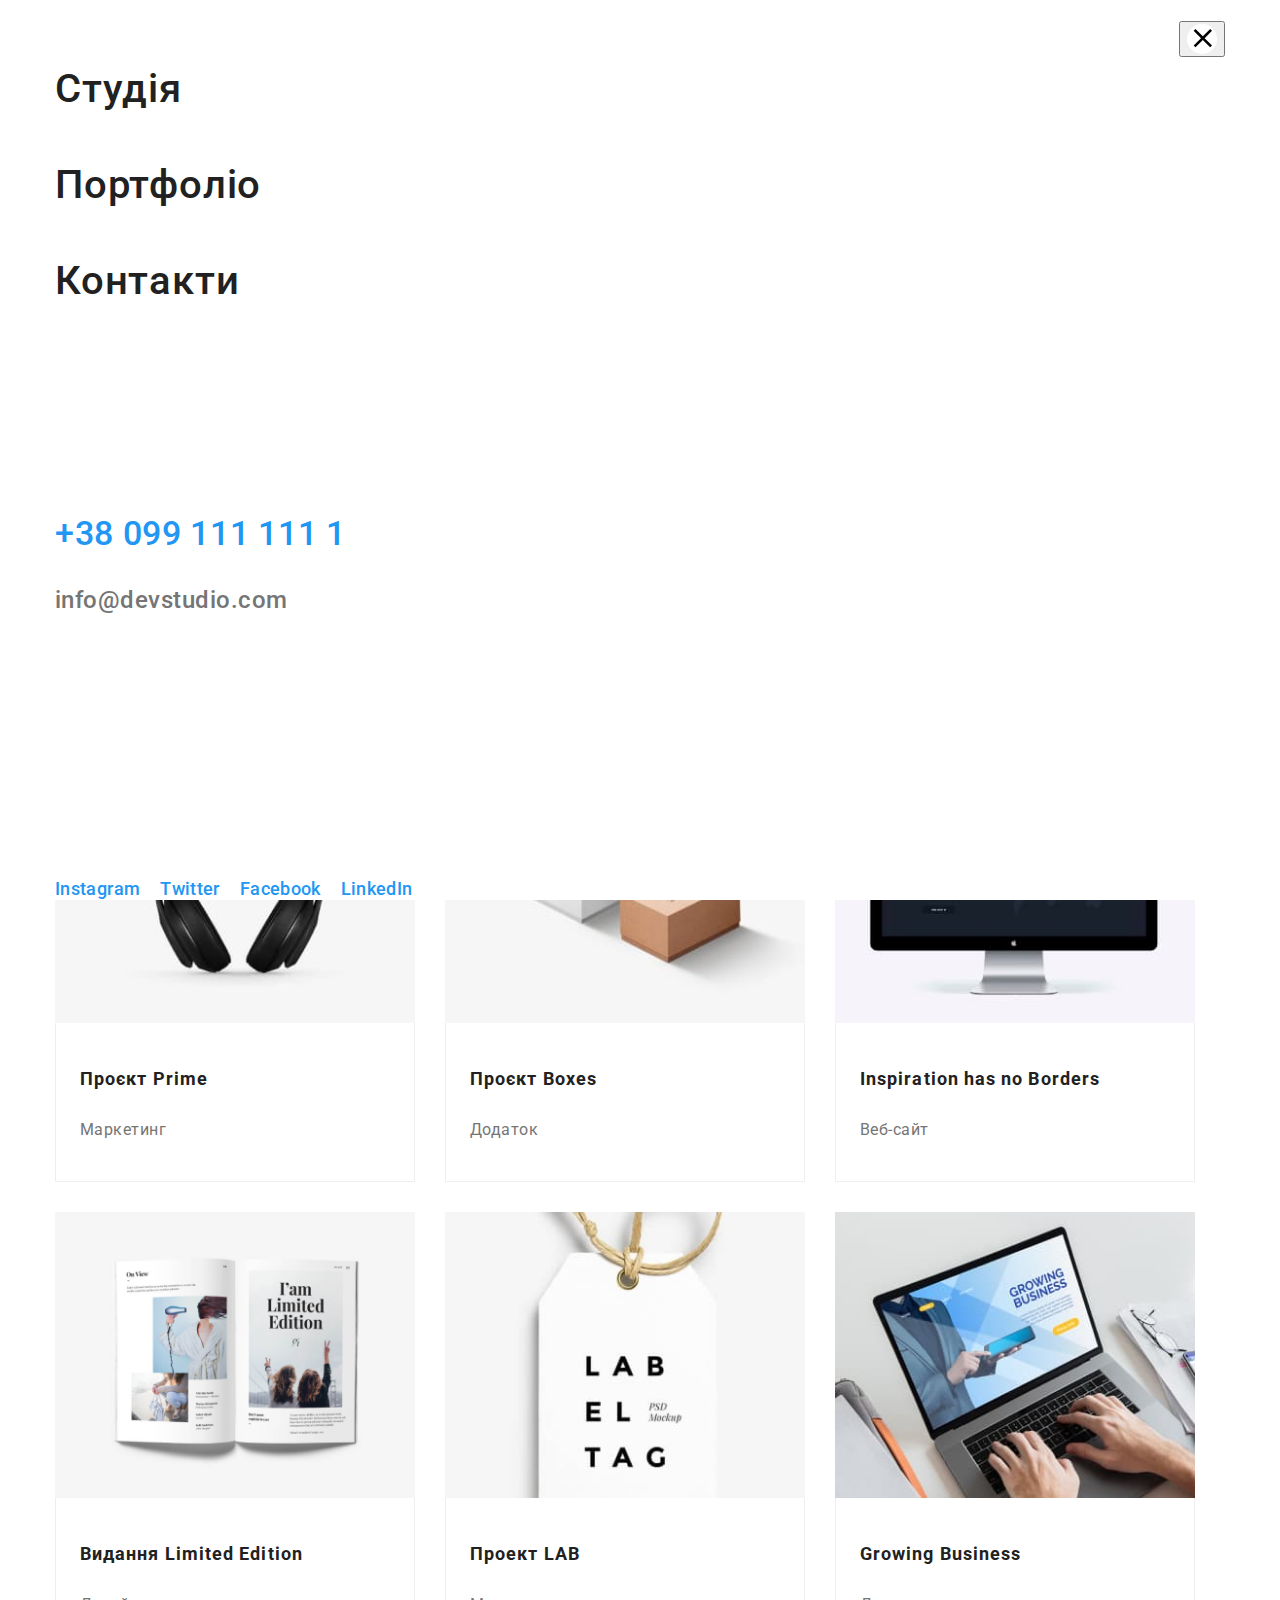
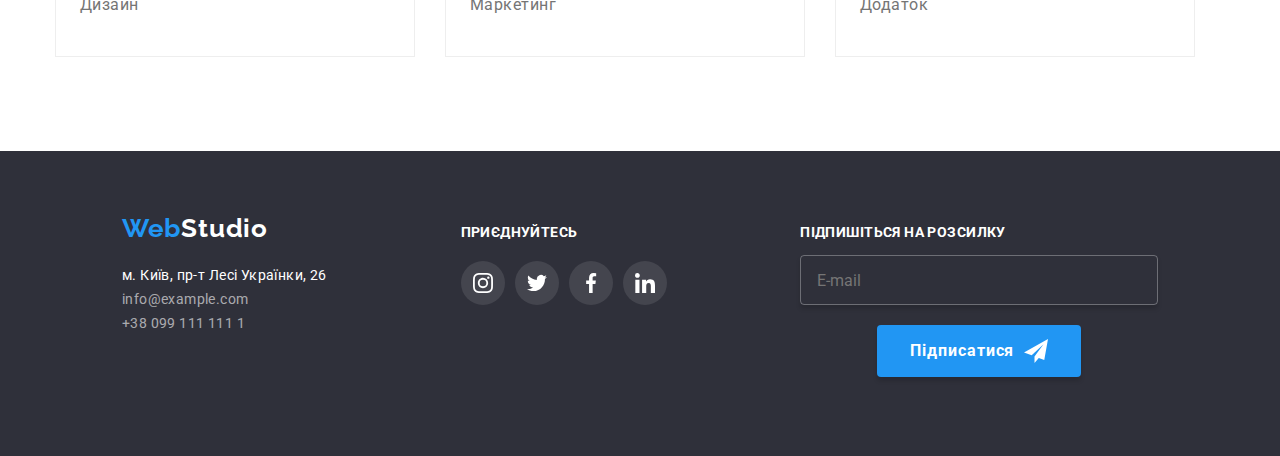
==== commit 6a721d97: "hw-8" ====
--- a/portfolio.html
+++ b/portfolio.html
@@ -173,12 +173,30 @@
           <ul class="marketing">
             <li class="marketing-item">
               <div class="marketing-wrap">
-                <img
+                <picture>
+                  <source
+                  srcset="./images/techno-desktop-1x.jpg 1x, ./images/techno-desktop-2x.jpg 2x"
+                  media="(min-width:1200px)"
+                  />
+                  <source
+                  srcset="./images/techno-tablet-1x.jpg 1x, ./images/techno-tablet-2x.jpg 2x"
+                  media="(min-width:768px)"
+                  />
+                  <source
+                  srcset="./images/techno-mob-1x.jpg 1x, ./images/techno-mob-2x.jpg 2x"
+                  media="(max-width:767px)"
+                  />
+                  <img
+                src="./images/techno-mob-2x.jpg" alt="постер"
+                width="450"
+                height="294"/>
+                </picture>
+                <!-- <img
                   src="./images/technokryk.jpg"
                   alt="техтокряк"
                   width="370"
                   height="294"
-                />
+                /> -->
                 <p class="marketing-text">
                   Ресурс пропонує комплексні пропозиції з різним рівнем
                   функціоналу та сервісів. Все це дозволить відвідувачу отримати
@@ -192,7 +210,26 @@
             </li>
             <li class="marketing-item">
               <div class="marketing-wrap">
-                <img src="./images/poster.jpg" alt="постер" />
+                <picture>
+                  <source
+                  srcset="./images/poster-desktop-1x.jpg 1x, ./images/poster-desktop-2x.jpg 2x"
+                  media="(min-width:1200px)"
+                  />
+                  <source
+                  srcset="./images/poster-tablet-1x.jpg 1x, ./images/poster-tablet-2x.jpg 2x"
+                  media="(min-width:768px)"
+                  />
+                  <source
+                  srcset="./images/poster-mob-1x.jpg 1x, ./images/poster-mob-2x.jpg 2x"
+                  media="(max-width:767px)"
+                  />
+                  <img
+                src="./images/poster-mob-2x.jpg" alt="постер"
+                width="450"
+                height="294"/>
+                </picture>
+                <!-- <img
+                src="./images/poster.jpg" alt="постер" /> -->
                 <p class="marketing-text">
                   Ресурс пропонує комплексні пропозиції з різним рівнем
                   функціоналу та сервісів. Все це дозволить відвідувачу отримати
@@ -208,7 +245,25 @@
             </li>
             <li class="marketing-item">
               <div class="marketing-wrap">
-                <img src="./images/restuarant.jpg" alt="ресторан" />
+                <picture>
+                  <source
+                  srcset="./images/rest-desktop-1x.jpg 1x, ./images/rest-desktop-2x.jpg 2x"
+                  media="(min-width:1200px)"
+                  />
+                  <source
+                  srcset="./images/rest-tablet-1x.jpg 1x, ./images/rest-tablet-2x.jpg 2x"
+                  media="(min-width:768px)"
+                  />
+                  <source
+                  srcset="./images/rest-mob-1x.jpg 1x, ./images/rest-mob-2x.jpg 2x"
+                  media="(max-width:767px)"
+                  />
+                  <img
+                src="./images/rest-mob-2x.jpg" alt="ресторан"
+                width="450"
+                height="294"/>
+                </picture>
+                <!-- <img src="./images/restuarant.jpg" alt="ресторан" /> -->
                 <p class="marketing-text">
                   Ресурс пропонує комплексні пропозиції з різним рівнем
                   функціоналу та сервісів. Все це дозволить відвідувачу отримати
@@ -222,7 +277,25 @@
             </li>
             <li class="marketing-item">
               <div class="marketing-wrap">
-                <img src="./images/prime.jpg" alt="прайм" />
+                <picture>
+                  <source
+                  srcset="./images/headphone-desktop-1x.jpg 1x, ./images/headphone-desktop-2x.jpg 2x"
+                  media="(min-width:1200px)"
+                  />
+                  <source
+                  srcset="./images/headphone-tablet-1x.jpg 1x, ./images/headphone-tablet-2x.jpg 2x"
+                  media="(min-width:768px)"
+                  />
+                  <source
+                  srcset="./images/headphone-mob-1x.jpg 1x, ./images/headphone-mob-2x.jpg 2x"
+                  media="(max-width:767px)"
+                  />
+                  <img
+                src="./images/headphone-mob-2x.jpg" alt="навушники"
+                width="450"
+                height="294"/>
+                </picture>
+                <!-- <img src="./images/prime.jpg" alt="прайм" /> -->
                 <p class="marketing-text">
                   Ресурс пропонує комплексні пропозиції з різним рівнем
                   функціоналу та сервісів. Все це дозволить відвідувачу отримати
@@ -236,7 +309,25 @@
             </li>
             <li class="marketing-item">
               <div class="marketing-wrap">
-                <img src="./images/boxes.jpg" alt="коробочка" />
+                <picture>
+                  <source
+                  srcset="./images/box-desktop-1x.jpg 1x, ./images/box-desktop-2x.jpg 2x"
+                  media="(min-width:1200px)"
+                  />
+                  <source
+                  srcset="./images/box-tablet-1x.jpg 1x, ./images/box-tablet-2x.jpg 2x"
+                  media="(min-width:768px)"
+                  />
+                  <source
+                  srcset="./images/box-mob-1x.jpg 1x, ./images/box-mob-2x.jpg 2x"
+                  media="(max-width:767px)"
+                  />
+                  <img
+                src="./images/box-mob-2x.jpg" alt="коробочка"
+                width="450"
+                height="294"/>
+                </picture>
+                <!-- <img src="./images/boxes.jpg" alt="коробочка" /> -->
                 <p class="marketing-text">
                   Ресурс пропонує комплексні пропозиції з різним рівнем
                   функціоналу та сервісів. Все це дозволить відвідувачу отримати
@@ -250,7 +341,25 @@
             </li>
             <li class="marketing-item">
               <div class="marketing-wrap">
-                <img src="./images/inspiration.jpg" alt="натхнення" />
+                <picture>
+                  <source
+                  srcset="./images/monitor-desktop-1x.jpg 1x, ./images/monitor-desktop-2x.jpg 2x"
+                  media="(min-width:1200px)"
+                  />
+                  <source
+                  srcset="./images/monitor-tablet-1x.jpg 1x, ./images/monitor-tablet-2x.jpg 2x"
+                  media="(min-width:768px)"
+                  />
+                  <source
+                  srcset="./images/monitor-mob-1x.jpg 1x, ./images/monitor-mob-2x.jpg 2x"
+                  media="(max-width:767px)"
+                  />
+                  <img
+                src="./images/monitor-mob-2x.jpg" alt="монітор"
+                width="450"
+                height="294"/>
+                </picture>
+                <!-- <img src="./images/inspiration.jpg" alt="монітор" /> -->
                 <p class="marketing-text">
                   Ресурс пропонує комплексні пропозиції з різним рівнем
                   функціоналу та сервісів. Все це дозволить відвідувачу отримати
@@ -264,7 +373,25 @@
             </li>
             <li class="marketing-item">
               <div class="marketing-wrap">
-                <img src="./images/edition.jpg" alt="видання" />
+                <picture>
+                  <source
+                  srcset="./images/magazine-desktop-1x.jpg 1x, ./images/magazine-desktop-2x.jpg 2x"
+                  media="(min-width:1200px)"
+                  />
+                  <source
+                  srcset="./images/magazine-tablet-1x.jpg 1x, ./images/magazine-tablet-2x.jpg 2x"
+                  media="(min-width:768px)"
+                  />
+                  <source
+                  srcset="./images/magazine-mob-1x.jpg 1x, ./images/magazine-mob-2x.jpg 2x"
+                  media="(max-width:767px)"
+                  />
+                  <img
+                src="./images/magazine-mob-2x.jpg" alt="видання"
+                width="450"
+                height="294"/>
+                </picture>
+                <!-- <img src="./images/edition.jpg" alt="видання" /> -->
                 <p class="marketing-text">
                   Ресурс пропонує комплексні пропозиції з різним рівнем
                   функціоналу та сервісів. Все це дозволить відвідувачу отримати
@@ -278,7 +405,25 @@
             </li>
             <li class="marketing-item">
               <div class="marketing-wrap">
-                <img src="./images/lab.jpg" alt="проект лаб" />
+                <picture>
+                  <source
+                  srcset="./images/package-desktop-1x.jpg 1x, ./images/package-desktop-2x.jpg 2x"
+                  media="(min-width:1200px)"
+                  />
+                  <source
+                  srcset="./images/package-tablet-1x.jpg 1x, ./images/package-tablet-2x.jpg 2x"
+                  media="(min-width:768px)"
+                  />
+                  <source
+                  srcset="./images/package-mob-1x.jpg 1x, ./images/package-mob-2x.jpg 2x"
+                  media="(max-width:767px)"
+                  />
+                  <img
+                src="./images/package-mob-2x.jpg" alt="пакет"
+                width="450"
+                height="294"/>
+                </picture>
+                <!-- <img src="./images/lab.jpg" alt="проект лаб" /> -->
                 <p class="marketing-text">
                   Ресурс пропонує комплексні пропозиції з різним рівнем
                   функціоналу та сервісів. Все це дозволить відвідувачу отримати
@@ -292,7 +437,25 @@
             </li>
             <li class="marketing-item">
               <div class="marketing-wrap">
-                <img src="./images/growing.jpg" alt="грувинг" />
+                <picture>
+                  <source
+                  srcset="./images/laptop-desktop-1x.jpg 1x, ./images/laptop-desktop-2x.jpg 2x"
+                  media="(min-width:1200px)"
+                  />
+                  <source
+                  srcset="./images/laptop-tablet-1x.jpg 1x, ./images/laptop-tablet-2x.jpg 2x"
+                  media="(min-width:768px)"
+                  />
+                  <source
+                  srcset="./images/laptop-mob-1x.jpg 1x, ./images/laptop-mob-2x.jpg 2x"
+                  media="(max-width:767px)"
+                  />
+                  <img
+                src="./images/laptop-mob-2x.jpg" alt="ноут"
+                width="450"
+                height="294"/>
+                </picture>
+                <!-- <img src="./images/growing.jpg" alt="грувинг" /> -->
                 <p class="marketing-text">
                   Ресурс пропонує комплексні пропозиції з різним рівнем
                   функціоналу та сервісів. Все це дозволить відвідувачу отримати
@@ -311,7 +474,7 @@
     <footer class="footmain">
       <div class="container footmain-container">
       <div class="footmain__add">
-        <a href="WebStudio" class="header-logo web link logo">
+        <a href="WebStudio" class="footer-logo web link logo">
           <span class="web-logo">Web</span
           ><span class="studio-logofoot">Studio</span>
         </a>
--- a/css/main.min.css
+++ b/css/main.min.css
@@ -1 +1 @@
-:root{--main-black-color: #000000;--main-white-color: #ffffff;--accent-color: #2196f3;--dark-main-color: #212121;--text-color: #757575;--main-footer-color: #2f303a;--background-primary-gray: #f5f4fa;--background-primary-darck: rgba(47, 48, 58, 0.8);--logo-company-color: #afb1b8}.nav-main__link{cursor:pointer}footer{font-style:normal}img{display:block;width:100%;max-width:100%;height:auto}body{font-family:Roboto,sans-serif}.list{list-style:none}.link{text-decoration:none}.section{padding-top:94px;padding-bottom:94px}@media screen and (min-width: 480px){.section{padding-top:60px;padding-bottom:60px}}@media screen and (min-width: 768px){.section{padding-top:60px;padding-bottom:60px}}.container{width:100%;padding-left:15px;padding-right:15px;margin-left:auto;margin-right:auto}@media screen and (min-width: 480px){.container{width:480px}}@media screen and (min-width: 768px){.container{width:768px}}@media screen and (min-width: 1200px){.container{width:1200px}}.title{font-weight:500;font-size:14px;line-height:1.33;letter-spacing:.02em;color:var(--dark-main-color)}.header{padding-top:24px;padding-bottom:24px;border-bottom:1px solid #ececec}.header__container{display:-webkit-box;display:-ms-flexbox;display:flex}.logo{font-family:"Raleway";font-style:normal;font-weight:700;font-size:26px;line-height:1.2;letter-spacing:.03em}.web-logo{color:var(--accent-color)}.studio-logo{color:#000}@media screen and (max-width: 767px){.header-logo{margin:0px}}.navigation{display:none}.navigation__list{display:-webkit-box;display:-ms-flexbox;display:flex;-webkit-box-align:center;-ms-flex-align:center;align-items:center}.navigation__item:not(:last-child){margin-right:50px}.navigation__link{font-family:"Roboto";font-style:normal;font-weight:500;font-size:14px;line-height:1.4;letter-spacing:.02em;color:var(--dark-main-color);-webkit-transition:color 250ms cubic-bezier(0.4, 0, 0.2, 1);transition:color 250ms cubic-bezier(0.4, 0, 0.2, 1)}.navigation__link:hover,.navigation__link:focus{color:var(--accent-color)}.connect{display:none;margin-left:auto}.connect__item:not(:last-child){margin-right:50px}.line{position:relative;color:#2196f3}.current::after{content:"";position:relative;display:block;width:100%;height:4px;bottom:-0.5px;left:0;bottom:-29px;background-color:var(--accent-color);border:none;border-radius:2px}.connect__tell{display:-webkit-box;display:-ms-flexbox;display:flex;-webkit-box-align:center;-ms-flex-align:center;align-items:center;font-family:"Roboto";font-style:normal;font-weight:500;font-size:14px;line-height:1.4;letter-spacing:.02em;color:var(--text-color);-webkit-transition:color 250ms cubic-bezier(0.4, 0, 0.2, 1);transition:color 250ms cubic-bezier(0.4, 0, 0.2, 1)}.connect__tell:hover,.connect__tell:focus{color:#2196f3}.connect__mail{font-family:"Roboto";font-style:normal;font-weight:500;font-size:14px;line-height:16px;letter-spacing:.02em;color:var(--text-color);-webkit-transition:color 250ms cubic-bezier(0.4, 0, 0.2, 1);transition:color 250ms cubic-bezier(0.4, 0, 0.2, 1)}.connect__mail:hover,.connect__mail:focus{color:#2196f3}.connect__icon{display:-webkit-inline-box;display:-ms-inline-flexbox;display:inline-flex;fill:currentColor;margin-right:10px;-webkit-transition:color 250ms cubic-bezier(0.4, 0, 0.2, 1),fill 250ms cubic-bezier(0.4, 0, 0.2, 1);transition:color 250ms cubic-bezier(0.4, 0, 0.2, 1),fill 250ms cubic-bezier(0.4, 0, 0.2, 1)}.nav-main__mail:hover .connect__icon,.nav-main__mail:focus .connect__icon{fill:#2196f3}.menu__open__btn{margin-left:auto}.open__icon{fill:#212121;background-color:#fff;border:none}.mob__menu{position:fixed;background-color:#fff;z-index:1;top:0;left:0;width:100vw;height:100vh}.mob__menu>.container{height:100%;display:-webkit-box;display:-ms-flexbox;display:flex;-webkit-box-orient:vertical;-webkit-box-direction:normal;-ms-flex-direction:column;flex-direction:column;-webkit-box-pack:justify;-ms-flex-pack:justify;justify-content:space-between}.menu__close__btn{display:block;margin-left:auto;margin-top:21px}.close__icon{display:block;fill:currentColor;margin:auto;background:#fff;border-radius:4px;border-radius:50%}.mob__menu__item:not(:last-child){margin-bottom:32px}.mob__menu__link{font-family:"Roboto";font-style:normal;font-weight:500;font-size:40px;line-height:1.6;letter-spacing:.02em;color:#212121}.mob__connect{margin-bottom:64px}.mob__connect__item:not(:last-child){margin-bottom:32px}.mob__connect__mail{font-family:"Roboto";font-style:normal;font-weight:500;font-size:24px;line-height:1.2;letter-spacing:.02em;color:#757575}.mob__connect__tell{font-family:"Roboto";font-style:normal;font-weight:500;font-size:34px;line-height:1.2;letter-spacing:.02em;color:#2196f3}.mob__soc__list{display:-webkit-box;display:-ms-flexbox;display:flex}.mob__soc__item:not(last-child){margin-right:20px}.mob__soc__link{font-family:"Roboto";font-style:normal;font-weight:500;font-size:18px;line-height:1.2x;letter-spacing:.02em;color:#2196f3}.menu{padding-top:94px;padding-bottom:94px}.button-logo{font-family:"Roboto";font-weight:500;font-size:16px;line-height:1.6;letter-spacing:.03em;color:var(--dark-main-color);display:-webkit-box;display:-ms-flexbox;display:flex;gap:15px 8px;list-style:none;margin-bottom:50px}@media screen and (max-width: 767px){.button-logo{-ms-flex-wrap:wrap;flex-wrap:wrap;margin-bottom:40px}}@media screen and (min-width: 768px)and (max-width: 1199px){.button-logo{-ms-flex-wrap:nowrap;flex-wrap:nowrap;-webkit-box-pack:center;-ms-flex-pack:center;justify-content:center;margin-bottom:30px}}@media screen and (min-width: 1200px){.button-logo{-webkit-box-pack:center;-ms-flex-pack:center;justify-content:center;margin-bottom:50px}}.button-item{font-family:"Roboto";font-style:normal;font-weight:500;font-size:16px;line-height:1.6;letter-spacing:.03em;color:#212121;background:#f5f4fa;border-radius:4px;border:0px;-webkit-transition:color 250ms cubic-bezier(0.4, 0, 0.2, 1),background-color 250ms cubic-bezier(0.4, 0, 0.2, 1);transition:color 250ms cubic-bezier(0.4, 0, 0.2, 1),background-color 250ms cubic-bezier(0.4, 0, 0.2, 1);padding:6px 22px}.button-item:hover,.button-item:focus{color:var(--main-white-color);background-color:var(--accent-color)}.about{padding-top:94px;padding-bottom:94px}.about__box{-webkit-box-pack:center;-ms-flex-pack:center;justify-content:center;height:120px;margin-bottom:30px;border-radius:4px;background-color:var(--background-primary-gray)}.about__title{font-size:14px;line-height:1.71;letter-spacing:.03em;color:var(--text-color)}.about__pretitle{font-weight:700;font-size:14px;line-height:1.14;letter-spacing:.03em;text-transform:uppercase;color:var(--dark-main-color);margin-top:0px;margin-bottom:10px}@media screen and (min-width: 480px){.about__pretitle{text-align:center}}@media screen and (min-width: 768px){.about__pretitle{text-align:left}}.about__item{width:100%}@media screen and (min-width: 768px){.about__item{width:calc((100% - 30px)/2)}}@media screen and (min-width: 1200px){.about__item{width:calc((100% - 120px)/4)}}.about__list{display:-webkit-box;display:-ms-flexbox;display:flex;-ms-flex-wrap:wrap;flex-wrap:wrap;gap:30px}.button-one{display:-webkit-box;display:-ms-flexbox;display:flex;background-color:var(--main-footer-color);text-align:center;background-image:-webkit-gradient(linear, left top, left bottom, from(rgba(47, 48, 58, 0.4)), to(rgba(47, 48, 58, 0.4))),url(../images/background.jpg);background-image:linear-gradient(rgba(47, 48, 58, 0.4), rgba(47, 48, 58, 0.4)),url(../images/background.jpg);background-repeat:no-repeat;background-position:center;background-size:contain}@media screen and (min-width: 480px){.button-one{padding:118px 60px;background-size:cover}}@media screen and (min-width: 767px){.button-one{padding:118px 204px;background-size:cover}}@media screen and (min-width: 1200px){.button-one{padding:200px 200px}}.button-one__pretitle{font-family:"Roboto";font-style:normal;margin-bottom:30px;color:var(--main-white-color);font-weight:900;text-align:center;letter-spacing:.06em;text-transform:uppercase}@media screen and (min-width: 480px){.button-one__pretitle{line-height:1.6}}@media screen and (min-width: 768px){.button-one__pretitle{margin:0 auto;max-width:360px;font-size:26px;line-height:1.6}}@media screen and (min-width: 1200px){.button-one__pretitle{margin:0 auto;max-width:696px;font-size:44px}}.button-one__title{font-family:"Roboto";font-weight:700;font-size:16px;line-height:1.9;-webkit-box-align:center;-ms-flex-align:center;align-items:center;text-align:center;letter-spacing:.06em;color:var(--main-white-color);background-color:var(--accent-color);border:none;outline:none;-webkit-transition:color 250ms cubic-bezier(0.4, 0, 0.2, 1),background-color 250ms cubic-bezier(0.4, 0, 0.2, 1);transition:color 250ms cubic-bezier(0.4, 0, 0.2, 1),background-color 250ms cubic-bezier(0.4, 0, 0.2, 1)}@media screen and (min-width: 480px){.button-one__title{padding:10px 24px}}@media screen and (min-width: 768px){.button-one__title{padding:10px 24px}}@media screen and (min-width: 1200px){.button-one__title{padding:10px 32px}}.whoweare{display:-webkit-box;display:-ms-flexbox;display:flex;background-color:var(--main-white-color)}@media screen and (max-width: 1200px){.whoweare{display:none}}.team-title{font-weight:700;font-size:36px;line-height:1.16;text-align:center;letter-spacing:.03em;color:var(--dark-main-color)}.whoweare{padding-bottom:94px}.whoweare .team-title{-webkit-box-pack:center;-ms-flex-pack:center;justify-content:center;margin-bottom:50px;display:-webkit-box;display:-ms-flexbox;display:flex}.whoweare .whoweare__list{display:-webkit-box;display:-ms-flexbox;display:flex}.menu-logo{background:var(--accent-color)}.whoweare__item{position:relative}.whoweare__list .whoweare__item+.whoweare__item{margin-left:30px}.whoweare__text{position:absolute;bottom:0;left:0;right:0;margin:0;padding-top:27px;padding-bottom:27px;font-weight:700;font-size:14px;line-height:1.143;text-align:center;text-transform:uppercase;color:var(--main-white-color);background-color:rgba(47,48,58,.8)}.teamphoto-list{display:-webkit-box;display:-ms-flexbox;display:flex;-ms-flex-wrap:wrap;flex-wrap:wrap;gap:30px;margin-left:auto;margin-right:auto;padding:0}.team .team-title{-webkit-box-pack:center;-ms-flex-pack:center;justify-content:center;margin-bottom:50px}.team-photo{background-color:var(--main-white-color);-webkit-box-shadow:0px 1px 3px rgba(0,0,0,.12),0px 1px 1px rgba(0,0,0,.14),0px 2px 1px rgba(0,0,0,.2);box-shadow:0px 1px 3px rgba(0,0,0,.12),0px 1px 1px rgba(0,0,0,.14),0px 2px 1px rgba(0,0,0,.2);border-radius:0px 0px 4px 4px;width:100%}@media screen and (min-width: 768px){.team-photo{width:calc((100% - 30px)/2);display:-webkit-box;display:-ms-flexbox;display:flex;-webkit-box-orient:vertical;-webkit-box-direction:normal;-ms-flex-direction:column;flex-direction:column}}@media screen and (min-width: 1200px){.team-photo{width:calc((100% - 90px)/4)}}.team{padding-top:60px;padding-bottom:60px;background-color:var(--background-primary-gray)}@media screen and (min-width: 1200px){.team{padding-top:94px;padding-bottom:94px}}.teamdiv{padding-top:30px;padding-bottom:30px}.team-name{font-weight:500;font-size:16px;line-height:1.19;text-align:center;letter-spacing:.03em;color:var(--dark-main-color);margin-bottom:10px}.team-soc{display:-webkit-box;display:-ms-flexbox;display:flex;-webkit-box-pack:center;-ms-flex-pack:center;justify-content:center;gap:10px}.team-soc-link{display:-webkit-box;display:-ms-flexbox;display:flex;height:44px;width:44px;border-radius:50%;background-color:#fff;-webkit-box-align:center;-ms-flex-align:center;align-items:center;-webkit-box-pack:center;-ms-flex-pack:center;justify-content:center;-webkit-transition:fill 250ms cubic-bezier(0.4, 0, 0.2, 1),background-color 250ms cubic-bezier(0.4, 0, 0.2, 1);transition:fill 250ms cubic-bezier(0.4, 0, 0.2, 1),background-color 250ms cubic-bezier(0.4, 0, 0.2, 1)}.team-soc-link:hover,.team-soc-link:focus{background-color:var(--accent-color)}.team-soc-icon{-webkit-box-pack:center;-ms-flex-pack:center;justify-content:center;fill:#afb1b8}.team-soc-link:hover .team-soc-icon,.team-soc-link:focus .team-soc-icon{fill:#fff}.team-position{font-weight:400;font-size:16px;line-height:1.19;text-align:center;letter-spacing:.03em;margin-bottom:16px;color:var(--text-color)}.marketing-title{font-style:normal;font-weight:700;font-size:18px;line-height:2;letter-spacing:.06em;color:var(--dark-main-color)}.marketing-pre{font-weight:400;font-size:16px;line-height:1.88;letter-spacing:.03em;color:var(--text-color)}.marketing-wrap{position:relative;overflow:hidden}.marketing{display:-webkit-box;display:-ms-flexbox;display:flex;-ms-flex-wrap:wrap;flex-wrap:wrap;gap:30px;list-style:none}.marketing-item{width:100%}.marketing-item:hover,.marketing-item:focus{-webkit-box-shadow:0px 1px 3px rgba(0,0,0,.12),0px 1px 1px rgba(0,0,0,.14),0px 2px 1px rgba(0,0,0,.2);box-shadow:0px 1px 3px rgba(0,0,0,.12),0px 1px 1px rgba(0,0,0,.14),0px 2px 1px rgba(0,0,0,.2)}@media screen and (min-width: 768px){.marketing-item{-ms-flex-preferred-size:calc((100% - 30px)/2);flex-basis:calc((100% - 30px)/2)}}@media screen and (min-width: 1200px){.marketing-item{-ms-flex-preferred-size:calc((100% - 90px)/3);flex-basis:calc((100% - 90px)/3)}}.markdiv{padding:20px 24px;border-right:1px solid #eee;border-left:1px solid #eee;border-bottom:1px solid #eee}.marketing-text{position:absolute;top:0px;left:0px;font-family:"Roboto";font-style:normal;font-weight:400;font-size:18px;line-height:1.5;letter-spacing:.03em;color:var(--main-white-color);background-color:rgba(33,150,243,.9);padding:63px 27px;height:100%;-webkit-transform:translateY(100%);transform:translateY(100%);-webkit-transition:-webkit-transform 250ms linear;transition:-webkit-transform 250ms linear;transition:transform 250ms linear;transition:transform 250ms linear, -webkit-transform 250ms linear;overflow:auto}.marketing-item:hover .marketing-text{-webkit-transform:translateY(0%);transform:translateY(0%)}.clients{padding-top:60px;padding-bottom:60px}@media screen and (min-width: 1200px){.clients{padding-top:94px;padding-bottom:94px}}.clients-title{font-family:"Roboto";font-style:normal;font-weight:700;font-size:36px;line-height:1.16;text-align:center;letter-spacing:.03em;margin-top:0;margin-bottom:30px;color:#212121}@media screen and (min-width: 1200px){.clients-title{margin-bottom:50px}}@media screen and (max-width: 480px){.clients-list{display:-webkit-box;display:-ms-flexbox;display:flex;-webkit-box-orient:vertical;-webkit-box-direction:normal;-ms-flex-direction:column;flex-direction:column;-webkit-box-align:center;-ms-flex-align:center;align-items:center}}@media screen and (min-width: 481px)and (max-width: 767px){.clients-list{display:-webkit-box;display:-ms-flexbox;display:flex;-ms-flex-wrap:wrap;flex-wrap:wrap;-webkit-box-pack:justify;-ms-flex-pack:justify;justify-content:space-between}}@media screen and (min-width: 768px){.clients-list{display:-webkit-box;display:-ms-flexbox;display:flex;-ms-flex-wrap:wrap;flex-wrap:wrap;-webkit-box-pack:justify;-ms-flex-pack:justify;justify-content:space-between}}@media screen and (min-width: 1200px){.clients-list{display:-webkit-box;display:-ms-flexbox;display:flex;-webkit-box-pack:justify;-ms-flex-pack:justify;justify-content:space-between}}@media screen and (max-width: 767px){.clients-item{margin-bottom:30px}}@media screen and (min-width: 768px){.clients-item{margin-bottom:30px;width:calc((100% - 30px)/3)}}@media screen and (min-width: 1200px){.clients-item{width:calc((100% - 150px)/6)}}.clients-link{display:-webkit-box;display:-ms-flexbox;display:flex;-webkit-box-align:center;-ms-flex-align:center;align-items:center;-webkit-box-pack:center;-ms-flex-pack:center;justify-content:center;width:170px;height:90px;color:var(--logo-company-color);border:1px solid var(--logo-company-color);border-radius:4px;margin:0px;padding:16px 0px;-webkit-transition:border-color 250ms cubic-bezier(0.4, 0, 0.2, 1),fill 250ms cubic-bezier(0.4, 0, 0.2, 1);transition:border-color 250ms cubic-bezier(0.4, 0, 0.2, 1),fill 250ms cubic-bezier(0.4, 0, 0.2, 1)}.clients-link:hover,.clients-link:focus{fill:#2196f3;border-color:var(--accent-color)}@media screen and (max-width: 767px){.clients-link{width:210px;height:92px}}@media screen and (min-width: 768px){.clients-link{width:226px;height:92px}}@media screen and (min-width: 1200px){.clients-link{width:170px;height:92px}}.clients-btn{fill:var(--logo-company-color);-webkit-transition:border-color 250ms cubic-bezier(0.4, 0, 0.2, 1),fill 250ms cubic-bezier(0.4, 0, 0.2, 1);transition:border-color 250ms cubic-bezier(0.4, 0, 0.2, 1),fill 250ms cubic-bezier(0.4, 0, 0.2, 1)}.clients-link:hover .clients-btn,.clients-link:focus .clients-btn{fill:var(--accent-color)}.footmain{padding-top:60px;padding-bottom:60px;background-color:#2f303a}@media screen and (min-width: 768px){.footmain-container{display:-webkit-box;display:-ms-flexbox;display:flex;-ms-flex-wrap:wrap;flex-wrap:wrap;-webkit-box-align:baseline;-ms-flex-align:baseline;align-items:baseline;-ms-flex-pack:distribute;justify-content:space-around}}.studio-logofoot{color:var(--main-white-color)}.map-google{font-style:normal;font-weight:400;font-size:14px;line-height:1.7;letter-spacing:.03em;color:var(--main-white-color)}.web{display:inline-block;text-align:center}.footmain__add{text-align:center;margin-bottom:60px}.footmain-adress{font-family:"Roboto";font-style:normal;font-weight:400;font-size:14px;line-height:1.7;letter-spacing:.03em;color:rgba(255,255,255,.6)}.address{display:inline-block;margin-bottom:9px;text-align:center}.welcome{margin-bottom:60px}.welcome-title{display:block;margin:0;margin-bottom:20px;color:var(--main-white-color);font-weight:700;font-size:14px;line-height:1.14;letter-spacing:.03em;text-transform:uppercase;text-align:center}.team-soc-join{height:44px;width:44px;border-radius:50%;background-color:rgba(255,255,255,.1);-webkit-box-pack:center;-ms-flex-pack:center;justify-content:center;-webkit-transition:background-color 250ms cubic-bezier(0.4, 0, 0.2, 1);transition:background-color 250ms cubic-bezier(0.4, 0, 0.2, 1)}.team-soc-join:hover,.team-soc-join:focus{background-color:var(--accent-color)}.team-soc-icon1{-webkit-box-pack:center;-ms-flex-pack:center;justify-content:center;fill:#fff;-webkit-transition:background-color 250ms cubic-bezier(0.4, 0, 0.2, 1);transition:background-color 250ms cubic-bezier(0.4, 0, 0.2, 1)}.team-soc-join:hover .team-soc-icon1 .team-soc-join:focus .team-soc-icon1{fill:#fff}.footer-form__icon{display:inline-block;margin-left:10px;fill:var(--main-white-color)}.form-title{color:var(--main-white-color);font-weight:700;font-size:14px;line-height:1.14;letter-spacing:.03em;text-transform:uppercase;text-align:center}@media screen and (min-width: 768px){.form-title{-ms-flex-wrap:nowrap;flex-wrap:nowrap}}.footer-form input[type=email]{width:100%;margin-bottom:20px;height:50px;background:inherit;border:1px solid rgba(255,255,255,.3);-webkit-box-shadow:0px 4px 4px rgba(0,0,0,.15);box-shadow:0px 4px 4px rgba(0,0,0,.15);border-radius:4px;outline:none;padding:12px 16px;font-size:16px;line-height:1.87;color:rgba(255,255,255,.6)}@media screen and (min-width: 768x){.footer-form input[type=email]{display:-webkit-box;display:-ms-flexbox;display:flex;-ms-flex-wrap:wrap;flex-wrap:wrap}}@media screen and (min-width: 1200px){.footer-form input[type=email]{display:-webkit-box;display:-ms-flexbox;display:flex;-webkit-box-align:center;-ms-flex-align:center;align-items:center}}.footer-form{display:-webkit-box;display:-ms-flexbox;display:flex;width:100%;-webkit-box-pack:justify;-ms-flex-pack:justify;justify-content:space-between;-webkit-box-align:center;-ms-flex-align:center;align-items:center}.footer-form__button{border:1px solid rgba(0,0,0,0);padding:10px 32px;min-width:200px;min-height:50px;-webkit-box-shadow:0px 4px 4px rgba(0,0,0,.15);box-shadow:0px 4px 4px rgba(0,0,0,.15);border-radius:4px;cursor:pointer;color:var(--main-white-color);background-color:var(--accent-color);outline:none;font-weight:700;font-size:16px;line-height:1.87;text-decoration:none;text-align:center;letter-spacing:.06em;display:-webkit-box;display:-ms-flexbox;display:flex;-webkit-box-align:center;-ms-flex-align:center;align-items:center}.modal{position:absolute;min-height:581px;width:528px;background-color:#fff;border-radius:4px;top:50%;left:50%;-webkit-transform:translate(-50%, -50%) scale(1) rotate(0);transform:translate(-50%, -50%) scale(1) rotate(0);-webkit-transition:-webkit-transform 250ms;transition:-webkit-transform 250ms;transition:transform 250ms;transition:transform 250ms, -webkit-transform 250ms;padding:40px}.backdrop{position:fixed;top:0%;left:0%;width:100%;height:100%;color:rgba(0,0,0,.2);background:rgba(0,0,0,.2);opacity:1;-webkit-transition:opacity 250ms linear,visibility 250ms;transition:opacity 250ms linear,visibility 250ms}.is-hidden{opacity:0;visibility:hidden;pointer-events:none}.backdrop.is-hidden .modal{-webkit-transform:translate(-50%, -50%) scale(0) rotate(-180deg);transform:translate(-50%, -50%) scale(0) rotate(-180deg)}.backdrop.is-hidden .modal .modal-close{-webkit-transform:scale(1);transform:scale(1)}.close{position:absolute;top:8px;right:8px;width:30px;height:30px;cursor:pointer;color:#000;background-color:var(--main-white-color);border-radius:50%;border:none;outline:none;-webkit-box-shadow:0px 2px 1px rgba(0,0,0,.2),0px 1px 1px rgba(0,0,0,.14),0px 1px 3px rgba(0,0,0,.12);box-shadow:0px 2px 1px rgba(0,0,0,.2),0px 1px 1px rgba(0,0,0,.14),0px 1px 3px rgba(0,0,0,.12);-webkit-transform:scale(1);transform:scale(1);-webkit-transition:all 250ms cubic-bezier(0.4, 0, 0.2, 1);transition:all 250ms cubic-bezier(0.4, 0, 0.2, 1)}.close:hover,.close:focus,.close:active{fill:var(--main-white-color);border:.5px groove var(--background-primary-gray);-webkit-transition:all 250ms cubic-bezier(0.4, 0, 0.2, 1);transition:all 250ms cubic-bezier(0.4, 0, 0.2, 1)}.modal-close{display:block;fill:currentColor;margin:auto;background:#fff;border-radius:4px;border-radius:50%}.close:hover .modal-close,.close:focus .modal-close,.close:hover,.close:focus{-webkit-transform:scale(1.3);transform:scale(1.3);background-color:var(--accent-color);fill:var(--main-white-color);-webkit-transition:all 250ms cubic-bezier(0.4, 0, 0.2, 1);transition:all 250ms cubic-bezier(0.4, 0, 0.2, 1)}.input-form{width:100%;height:40px;border:1px solid rgba(33,33,33,.2);border-radius:4px;padding-left:42px;font-weight:400;font-size:12px;line-height:.8;letter-spacing:.01em;color:#757575}.input-form:focus{outline-color:#2196f3}.input-wrap{position:relative}.input-field{margin-bottom:12px}.input-field-comm{margin-bottom:30px}.input-comment{margin-bottom:20px}.form-icon{position:absolute;left:12px;top:50%;-webkit-transform:translateY(-50%);transform:translateY(-50%);display:block}.input-form:focus+.form-icon{fill:#2196f3}.error{display:none}.input-title{font-weight:400;font-size:12px;line-height:1.17;letter-spacing:.01em;color:var(--text-color);display:block;margin-bottom:4px;left:42px;-webkit-transition:all 250ms cubic-bezier(0.4, 0, 0.2, 1);transition:all 250ms cubic-bezier(0.4, 0, 0.2, 1)}.modal-text{width:100%;height:120px;border:1px solid rgba(33,33,33,.2);border-radius:4px;resize:none;padding:12px 16px;font-weight:400;font-size:12px;line-height:.8;letter-spacing:.01em;color:rgba(117,117,117,.5)}.send-btn{display:block;background:#188ce8;color:#fff;-webkit-box-shadow:0px 4px 4px rgba(0,0,0,.15);box-shadow:0px 4px 4px rgba(0,0,0,.15);border-radius:4px;border:1px solid rgba(0,0,0,0);padding:10px 52px;min-width:200px;min-height:50px;cursor:pointer;outline:none;font-weight:700;font-size:16px;line-height:1.87;text-decoration:none;letter-spacing:.06em;text-align:center;margin:0 auto}.chekbox-text{font-weight:400;font-size:14px;line-height:1.7;letter-spacing:.03em;color:var(--text-color);-webkit-box-pack:center;-ms-flex-pack:center;justify-content:center}.chekbox-text span{display:-webkit-box;display:-ms-flexbox;display:flex;width:16px;height:15px;margin-right:8px;border-radius:4px;cursor:pointer;fill:solid 212121;-webkit-transition:all 250ms cubic-bezier(0.4, 0, 0.2, 1);transition:all 250ms cubic-bezier(0.4, 0, 0.2, 1)}.input-che:checked+.chekbox-text span{background-color:var(--accent-color);border-color:rgba(0,0,0,0)}.input-che:focus+.chekbox-text span{border-color:var(--accent-color)}.icon-che{border:2px solid;border-color:var(--dark-main-color);fill:var(--main-white-color);-webkit-transition:250ms cubic-bezier(0.4, 0, 0.2, 1);transition:250ms cubic-bezier(0.4, 0, 0.2, 1)}.modal-checkbox{fill:var(--dark-main-color)}.modal-link{color:#2196f3;text-decoration:underline}.chek-link{padding-left:3px}.input-che:checked+.chekbox-text .icon-che{background-color:var(--accent-color);border:none;fill:var(--main-white-color)}.modal-title{font-weight:700;font-size:20px;line-height:1.15;text-align:center;letter-spacing:.03em;color:#212121;text-align:center;margin-bottom:12px}.visually-hidden{position:absolute;width:1px;height:1px;margin:-1px;border:0;padding:0;white-space:nowrap;-webkit-clip-path:inset(100%);clip-path:inset(100%);clip:rect(0 0 0 0);overflow:hidden}.connect__mail,.about__box,.team-soc-icon,.team-soc-join,.team-soc-icon1,.send-btn,.chekbox-text{display:-webkit-box;display:-ms-flexbox;display:flex;-webkit-box-align:center;-ms-flex-align:center;align-items:center}/*# sourceMappingURL=main.min.css.map */+:root{--main-black-color: #000000;--main-white-color: #ffffff;--accent-color: #2196f3;--dark-main-color: #212121;--text-color: #757575;--main-footer-color: #2f303a;--background-primary-gray: #f5f4fa;--background-primary-darck: rgba(47, 48, 58, 0.8);--logo-company-color: #afb1b8}ul{margin:0px;padding-left:0px;list-style:none}.nav-main__link{cursor:pointer}footer{font-style:normal}img{display:block;max-width:100%;height:auto}body{font-family:Roboto,sans-serif}.list{list-style:none}.link{text-decoration:none}.section{padding-top:94px;padding-bottom:94px}@media screen and (min-width: 480px){.section{padding-top:60px;padding-bottom:60px}}@media screen and (min-width: 768px){.section{padding-top:60px;padding-bottom:60px}}.container{width:100%;padding-left:15px;padding-right:15px;margin-left:auto;margin-right:auto}@media screen and (min-width: 480px){.container{width:480px}}@media screen and (min-width: 768px){.container{width:768px}}@media screen and (min-width: 1200px){.container{width:1200px}}.title{font-weight:500;font-size:14px;line-height:1.33;letter-spacing:.02em;color:var(--dark-main-color)}.header{padding-top:24px;padding-bottom:24px;border-bottom:1px solid #ececec}.header__container{display:-webkit-box;display:-ms-flexbox;display:flex}.logo{font-family:"Raleway";font-style:normal;font-weight:700;font-size:26px;line-height:1.2;letter-spacing:.03em}@media screen and (max-width: 767px){.logo{margin-right:15px}}.web-logo{color:var(--accent-color)}.studio-logo{color:#000}@media screen and (min-width: 1200px){.header-logo{margin-right:93px}}.navigation{display:none}@media screen and (min-width: 768px){.navigation{display:block}}@media screen and (min-width: 1200px){.navigation{display:block}}.navigation__list{display:-webkit-box;display:-ms-flexbox;display:flex;-webkit-box-align:center;-ms-flex-align:center;align-items:center}.navigation__item:not(:last-child){margin-right:50px}.navigation__link{font-family:"Roboto";font-style:normal;font-weight:500;font-size:14px;line-height:1.4;letter-spacing:.02em;color:var(--dark-main-color);-webkit-transition:color 250ms cubic-bezier(0.4, 0, 0.2, 1);transition:color 250ms cubic-bezier(0.4, 0, 0.2, 1)}.navigation__link:hover,.navigation__link:focus{color:var(--accent-color)}.connect{display:none;margin-left:auto}@media screen and (min-width: 768px){.connect{display:block}}@media screen and (min-width: 1200px){.connect{display:block;margin-left:93px}}.connect__item:not(:last-child){margin-right:50px}@media screen and (min-width: 768px){.connect__item{first-child-margin-bottom:10px}}.line{position:relative;color:#2196f3}.current::after{content:"";position:relative;display:block;width:100%;height:4px;bottom:-0.5px;left:0;bottom:-29px;background-color:var(--accent-color);border:none;border-radius:2px}.connect__tell{display:-webkit-box;display:-ms-flexbox;display:flex;-webkit-box-align:center;-ms-flex-align:center;align-items:center;font-family:"Roboto";font-style:normal;font-weight:500;font-size:14px;line-height:1.4;letter-spacing:.02em;color:var(--text-color);-webkit-transition:color 250ms cubic-bezier(0.4, 0, 0.2, 1);transition:color 250ms cubic-bezier(0.4, 0, 0.2, 1)}.connect__tell:hover,.connect__tell:focus{color:#2196f3}@media screen and (min-width: 768px){.connect__tell{display:-webkit-box;display:-ms-flexbox;display:flex;-webkit-box-align:center;-ms-flex-align:center;align-items:center}}.connect__mail{font-family:"Roboto";font-style:normal;font-weight:500;font-size:14px;line-height:16px;letter-spacing:.02em;color:var(--text-color);-webkit-transition:color 250ms cubic-bezier(0.4, 0, 0.2, 1);transition:color 250ms cubic-bezier(0.4, 0, 0.2, 1);-webkit-box-align:center;-ms-flex-align:center;align-items:center}.connect__mail:hover,.connect__mail:focus{color:#2196f3}@media screen and (min-width: 768px){.connect__mail{display:-webkit-box;display:-ms-flexbox;display:flex}}.connect__icon{display:-webkit-inline-box;display:-ms-inline-flexbox;display:inline-flex;fill:currentColor;margin-right:10px;-webkit-transition:color 250ms cubic-bezier(0.4, 0, 0.2, 1),fill 250ms cubic-bezier(0.4, 0, 0.2, 1);transition:color 250ms cubic-bezier(0.4, 0, 0.2, 1),fill 250ms cubic-bezier(0.4, 0, 0.2, 1)}.nav-main__mail:hover .connect__icon,.nav-main__mail:focus .connect__icon{fill:#2196f3}.menu__open__btn{display:-webkit-box;display:-ms-flexbox;display:flex;position:relative;padding:0;margin-left:auto}@media screen and (min-width: 768px){.menu__open__btn{display:none}}.open__icon{fill:#212121;background-color:#fff;border:none}.mob__menu{display:-webkit-box;display:-ms-flexbox;display:flex;position:absolute;background-color:#fff;z-index:1;top:0;left:0;width:100vw;height:100vh}.mob__menu>.container{height:100%;display:-webkit-box;display:-ms-flexbox;display:flex;-webkit-box-orient:vertical;-webkit-box-direction:normal;-ms-flex-direction:column;flex-direction:column;-webkit-box-pack:justify;-ms-flex-pack:justify;justify-content:space-between}.menu__close__btn{display:block;margin-left:auto;margin-top:21px}.close__icon{display:block;fill:currentColor;margin:auto;background:#fff;border-radius:4px;border-radius:50%}.mob__menu__item:not(:last-child){margin-bottom:32px}.mob__menu__link{font-family:"Roboto";font-style:normal;font-weight:500;font-size:40px;line-height:1.6;letter-spacing:.02em;color:#212121}.mob__connect{margin-bottom:64px}.mob__connect__item:not(:last-child){margin-bottom:32px}.mob__connect__mail{font-family:"Roboto";font-style:normal;font-weight:500;font-size:24px;line-height:1.2;letter-spacing:.02em;color:#757575}.mob__connect__tell{font-family:"Roboto";font-style:normal;font-weight:500;font-size:34px;line-height:1.2;letter-spacing:.02em;color:#2196f3}.mob__soc__list{display:-webkit-box;display:-ms-flexbox;display:flex}.mob__soc__item:not(last-child){margin-right:20px}.mob__soc__link{font-family:"Roboto";font-style:normal;font-weight:500;font-size:18px;line-height:1.2x;letter-spacing:.02em;color:#2196f3}.menu{padding-top:94px;padding-bottom:94px}.button-logo{font-family:"Roboto";font-weight:500;font-size:16px;line-height:1.6;letter-spacing:.03em;color:var(--dark-main-color);display:-webkit-box;display:-ms-flexbox;display:flex;gap:15px 8px;list-style:none;margin-bottom:50px}@media screen and (max-width: 767px){.button-logo{-ms-flex-wrap:wrap;flex-wrap:wrap;margin-bottom:40px}}@media screen and (min-width: 768px)and (max-width: 1199px){.button-logo{-ms-flex-wrap:nowrap;flex-wrap:nowrap;-webkit-box-pack:center;-ms-flex-pack:center;justify-content:center;margin-bottom:30px}}@media screen and (min-width: 1200px){.button-logo{-webkit-box-pack:center;-ms-flex-pack:center;justify-content:center;margin-bottom:50px}}.button-item{font-family:"Roboto";font-style:normal;font-weight:500;font-size:16px;line-height:1.6;letter-spacing:.03em;color:#212121;background:#f5f4fa;border-radius:4px;border:0px;-webkit-transition:color 250ms cubic-bezier(0.4, 0, 0.2, 1),background-color 250ms cubic-bezier(0.4, 0, 0.2, 1);transition:color 250ms cubic-bezier(0.4, 0, 0.2, 1),background-color 250ms cubic-bezier(0.4, 0, 0.2, 1);padding:6px 22px}.button-item:hover,.button-item:focus{color:var(--main-white-color);background-color:var(--accent-color)}.about{padding-top:94px;padding-bottom:94px}.about__box{-webkit-box-pack:center;-ms-flex-pack:center;justify-content:center;height:120px;margin-bottom:30px;border-radius:4px;background-color:var(--background-primary-gray)}.about__title{font-size:14px;line-height:1.71;letter-spacing:.03em;color:var(--text-color)}.about__pretitle{font-weight:700;font-size:14px;line-height:1.14;letter-spacing:.03em;text-transform:uppercase;color:var(--dark-main-color);margin-top:0px;margin-bottom:10px}@media screen and (min-width: 480px){.about__pretitle{text-align:center}}@media screen and (min-width: 768px){.about__pretitle{text-align:left}}.about__item{width:100%}@media screen and (min-width: 768px){.about__item{width:calc((100% - 30px)/2)}}@media screen and (min-width: 1200px){.about__item{width:calc((100% - 120px)/4)}}.about__list{display:-webkit-box;display:-ms-flexbox;display:flex;-ms-flex-wrap:wrap;flex-wrap:wrap;gap:30px}.button-one{display:-webkit-box;display:-ms-flexbox;display:flex;background-color:var(--main-footer-color);text-align:center;background-image:-webkit-gradient(linear, left top, left bottom, from(rgba(47, 48, 58, 0.4)), to(rgba(47, 48, 58, 0.4))),url(../images/background.jpg);background-image:linear-gradient(rgba(47, 48, 58, 0.4), rgba(47, 48, 58, 0.4)),url(../images/background.jpg);background-repeat:no-repeat;background-position:center;background-size:contain}@media screen and (min-width: 480px){.button-one{padding:118px 60px;background-size:cover}}@media screen and (min-width: 767px){.button-one{padding:118px 204px;background-size:cover}}@media screen and (min-width: 1200px){.button-one{padding:200px 200px}}@media(min-device-pixel-ratio: 2),(-webkit-min-device-pixel-ratio: 2),(min-resolution: 192dpi),(min-resolution: 2dppx){.button-one{background-image:-webkit-gradient(linear, left top, left bottom, from(rgba(47, 48, 58, 0.4)), to(rgba(47, 48, 58, 0.4))),url(../images/header-mob-2x.jpg);background-image:linear-gradient(rgba(47, 48, 58, 0.4), rgba(47, 48, 58, 0.4)),url(../images/header-mob-2x.jpg)}}@media screen and (min-width: 768px){.button-one{background-image:-webkit-gradient(linear, left top, left bottom, from(rgba(47, 48, 58, 0.4)), to(rgba(47, 48, 58, 0.4))),url(../images/background.jpg);background-image:linear-gradient(rgba(47, 48, 58, 0.4), rgba(47, 48, 58, 0.4)),url(../images/background.jpg)}}@media screen and (min-width: 768px)and (min-device-pixel-ratio: 2),screen and (min-width: 768px)and (-webkit-min-device-pixel-ratio: 2),screen and (min-width: 768px)and (min-resolution: 192dpi),screen and (min-width: 768px)and (min-resolution: 2dppx){.button-one{background-image:-webkit-gradient(linear, left top, left bottom, from(rgba(47, 48, 58, 0.4)), to(rgba(47, 48, 58, 0.4))),url(../images/header-tablet-2x.jpg);background-image:linear-gradient(rgba(47, 48, 58, 0.4), rgba(47, 48, 58, 0.4)),url(../images/header-tablet-2x.jpg)}}@media screen and (min-width: 1200px){.button-one{background-image:-webkit-gradient(linear, left top, left bottom, from(rgba(47, 48, 58, 0.4)), to(rgba(47, 48, 58, 0.4))),url(../images/background.jpg);background-image:linear-gradient(rgba(47, 48, 58, 0.4), rgba(47, 48, 58, 0.4)),url(../images/background.jpg)}}@media screen and (min-width: 1200px)and (min-device-pixel-ratio: 2),screen and (min-width: 1200px)and (-webkit-min-device-pixel-ratio: 2),screen and (min-width: 1200px)and (min-resolution: 192dpi),screen and (min-width: 1200px)and (min-resolution: 2dppx){.button-one{background-image:-webkit-gradient(linear, left top, left bottom, from(rgba(47, 48, 58, 0.4)), to(rgba(47, 48, 58, 0.4))),url(../images/header-desktop-2x.jpg);background-image:linear-gradient(rgba(47, 48, 58, 0.4), rgba(47, 48, 58, 0.4)),url(../images/header-desktop-2x.jpg)}}.button-one__pretitle{font-family:"Roboto";font-style:normal;margin-bottom:30px;color:var(--main-white-color);font-weight:900;text-align:center;letter-spacing:.06em;text-transform:uppercase}@media screen and (min-width: 480px){.button-one__pretitle{line-height:1.6}}@media screen and (min-width: 768px){.button-one__pretitle{margin:0 auto;max-width:360px;font-size:26px;line-height:1.6}}@media screen and (min-width: 1200px){.button-one__pretitle{margin:0 auto;max-width:696px;font-size:44px}}.button-one__title{font-family:"Roboto";font-weight:700;font-size:16px;line-height:1.9;-webkit-box-align:center;-ms-flex-align:center;align-items:center;text-align:center;letter-spacing:.06em;color:var(--main-white-color);background-color:var(--accent-color);border:none;outline:none;-webkit-transition:color 250ms cubic-bezier(0.4, 0, 0.2, 1),background-color 250ms cubic-bezier(0.4, 0, 0.2, 1);transition:color 250ms cubic-bezier(0.4, 0, 0.2, 1),background-color 250ms cubic-bezier(0.4, 0, 0.2, 1)}@media screen and (min-width: 480px){.button-one__title{padding:10px 24px}}@media screen and (min-width: 768px){.button-one__title{padding:10px 24px}}@media screen and (min-width: 1200px){.button-one__title{padding:10px 32px}}.whoweare{display:-webkit-box;display:-ms-flexbox;display:flex;background-color:var(--main-white-color)}@media screen and (max-width: 1200px){.whoweare{display:none}}.team-title{font-weight:700;font-size:36px;line-height:1.16;text-align:center;letter-spacing:.03em;color:var(--dark-main-color)}.whoweare{padding-bottom:94px}.whoweare .team-title{-webkit-box-pack:center;-ms-flex-pack:center;justify-content:center;margin-bottom:50px;display:-webkit-box;display:-ms-flexbox;display:flex}.whoweare .whoweare__list{display:-webkit-box;display:-ms-flexbox;display:flex}.menu-logo{background:var(--accent-color)}.whoweare__item{position:relative}.whoweare__list .whoweare__item+.whoweare__item{margin-left:30px}.whoweare__text{position:absolute;bottom:0;left:0;right:0;margin:0;padding-top:27px;padding-bottom:27px;font-weight:700;font-size:14px;line-height:1.143;text-align:center;text-transform:uppercase;color:var(--main-white-color);background-color:rgba(47,48,58,.8)}.teamphoto-list{display:-webkit-box;display:-ms-flexbox;display:flex;-ms-flex-wrap:wrap;flex-wrap:wrap;gap:30px;margin-left:auto;margin-right:auto;padding:0}.team .team-title{-webkit-box-pack:center;-ms-flex-pack:center;justify-content:center;margin-bottom:50px}.team-photo{background-color:var(--main-white-color);-webkit-box-shadow:0px 1px 3px rgba(0,0,0,.12),0px 1px 1px rgba(0,0,0,.14),0px 2px 1px rgba(0,0,0,.2);box-shadow:0px 1px 3px rgba(0,0,0,.12),0px 1px 1px rgba(0,0,0,.14),0px 2px 1px rgba(0,0,0,.2);border-radius:0px 0px 4px 4px;width:100%}@media screen and (min-width: 768px){.team-photo{width:calc((100% - 30px)/2);display:-webkit-box;display:-ms-flexbox;display:flex;-webkit-box-orient:vertical;-webkit-box-direction:normal;-ms-flex-direction:column;flex-direction:column}}@media screen and (min-width: 1200px){.team-photo{width:calc((100% - 90px)/4)}}.team{padding-top:60px;padding-bottom:60px;background-color:var(--background-primary-gray)}@media screen and (min-width: 1200px){.team{padding-top:94px;padding-bottom:94px}}.teamdiv{padding-top:30px;padding-bottom:30px}.team-name{font-weight:500;font-size:16px;line-height:1.19;text-align:center;letter-spacing:.03em;color:var(--dark-main-color);margin-bottom:10px}.team-soc{display:-webkit-box;display:-ms-flexbox;display:flex;-webkit-box-pack:center;-ms-flex-pack:center;justify-content:center;gap:10px}.team-soc-link{display:-webkit-box;display:-ms-flexbox;display:flex;height:44px;width:44px;border-radius:50%;background-color:#fff;-webkit-box-align:center;-ms-flex-align:center;align-items:center;-webkit-box-pack:center;-ms-flex-pack:center;justify-content:center;-webkit-transition:fill 250ms cubic-bezier(0.4, 0, 0.2, 1),background-color 250ms cubic-bezier(0.4, 0, 0.2, 1);transition:fill 250ms cubic-bezier(0.4, 0, 0.2, 1),background-color 250ms cubic-bezier(0.4, 0, 0.2, 1)}.team-soc-link:hover,.team-soc-link:focus{background-color:var(--accent-color)}.team-soc-icon{-webkit-box-pack:center;-ms-flex-pack:center;justify-content:center;fill:#afb1b8}.team-soc-link:hover .team-soc-icon,.team-soc-link:focus .team-soc-icon{fill:#fff}.team-position{font-weight:400;font-size:16px;line-height:1.19;text-align:center;letter-spacing:.03em;margin-bottom:16px;color:var(--text-color)}.marketing-title{font-style:normal;font-weight:700;font-size:18px;line-height:2;letter-spacing:.06em;color:var(--dark-main-color)}.marketing-pre{font-weight:400;font-size:16px;line-height:1.88;letter-spacing:.03em;color:var(--text-color)}.marketing-wrap{position:relative;overflow:hidden}.marketing{display:-webkit-box;display:-ms-flexbox;display:flex;-ms-flex-wrap:wrap;flex-wrap:wrap;gap:30px;list-style:none}.marketing-item{width:100%}.marketing-item:hover,.marketing-item:focus{-webkit-box-shadow:0px 1px 3px rgba(0,0,0,.12),0px 1px 1px rgba(0,0,0,.14),0px 2px 1px rgba(0,0,0,.2);box-shadow:0px 1px 3px rgba(0,0,0,.12),0px 1px 1px rgba(0,0,0,.14),0px 2px 1px rgba(0,0,0,.2)}@media screen and (min-width: 768px){.marketing-item{-ms-flex-preferred-size:calc((100% - 30px)/2);flex-basis:calc((100% - 30px)/2)}}@media screen and (min-width: 1200px){.marketing-item{-ms-flex-preferred-size:calc((100% - 90px)/3);flex-basis:calc((100% - 90px)/3)}}.markdiv{padding:20px 24px;border-right:1px solid #eee;border-left:1px solid #eee;border-bottom:1px solid #eee}.marketing-text{position:absolute;top:0px;left:0px;font-family:"Roboto";font-style:normal;font-weight:400;font-size:18px;line-height:1.5;letter-spacing:.03em;color:var(--main-white-color);background-color:rgba(33,150,243,.9);padding:63px 27px;height:100%;-webkit-transform:translateY(100%);transform:translateY(100%);-webkit-transition:-webkit-transform 250ms linear;transition:-webkit-transform 250ms linear;transition:transform 250ms linear;transition:transform 250ms linear, -webkit-transform 250ms linear;overflow:auto}.marketing-item:hover .marketing-text{-webkit-transform:translateY(0%);transform:translateY(0%)}.clients{padding-top:60px;padding-bottom:60px}@media screen and (min-width: 1200px){.clients{padding-top:94px;padding-bottom:94px}}.clients-title{font-family:"Roboto";font-style:normal;font-weight:700;font-size:36px;line-height:1.16;text-align:center;letter-spacing:.03em;margin-top:0;margin-bottom:30px;color:#212121}@media screen and (min-width: 1200px){.clients-title{margin-bottom:50px}}@media screen and (max-width: 480px){.clients-list{display:-webkit-box;display:-ms-flexbox;display:flex;-webkit-box-orient:vertical;-webkit-box-direction:normal;-ms-flex-direction:column;flex-direction:column;-webkit-box-align:center;-ms-flex-align:center;align-items:center}}@media screen and (min-width: 481px)and (max-width: 767px){.clients-list{display:-webkit-box;display:-ms-flexbox;display:flex;-ms-flex-wrap:wrap;flex-wrap:wrap;-webkit-box-pack:justify;-ms-flex-pack:justify;justify-content:space-between}}@media screen and (min-width: 768px){.clients-list{display:-webkit-box;display:-ms-flexbox;display:flex;-ms-flex-wrap:wrap;flex-wrap:wrap;-webkit-box-pack:justify;-ms-flex-pack:justify;justify-content:space-between}}@media screen and (min-width: 1200px){.clients-list{display:-webkit-box;display:-ms-flexbox;display:flex;-webkit-box-pack:justify;-ms-flex-pack:justify;justify-content:space-between}}@media screen and (max-width: 767px){.clients-item{margin-bottom:30px}}@media screen and (min-width: 768px){.clients-item{margin-bottom:30px;width:calc((100% - 30px)/3)}}@media screen and (min-width: 1200px){.clients-item{width:calc((100% - 150px)/6)}}.clients-link{display:-webkit-box;display:-ms-flexbox;display:flex;-webkit-box-align:center;-ms-flex-align:center;align-items:center;-webkit-box-pack:center;-ms-flex-pack:center;justify-content:center;width:170px;height:90px;color:var(--logo-company-color);border:1px solid var(--logo-company-color);border-radius:4px;margin:0px;padding:16px 0px;-webkit-transition:border-color 250ms cubic-bezier(0.4, 0, 0.2, 1),fill 250ms cubic-bezier(0.4, 0, 0.2, 1);transition:border-color 250ms cubic-bezier(0.4, 0, 0.2, 1),fill 250ms cubic-bezier(0.4, 0, 0.2, 1)}.clients-link:hover,.clients-link:focus{fill:#2196f3;border-color:var(--accent-color)}@media screen and (max-width: 767px){.clients-link{width:210px;height:92px}}@media screen and (min-width: 768px){.clients-link{width:226px;height:92px}}@media screen and (min-width: 1200px){.clients-link{width:170px;height:92px}}.clients-btn{fill:var(--logo-company-color);-webkit-transition:border-color 250ms cubic-bezier(0.4, 0, 0.2, 1),fill 250ms cubic-bezier(0.4, 0, 0.2, 1);transition:border-color 250ms cubic-bezier(0.4, 0, 0.2, 1),fill 250ms cubic-bezier(0.4, 0, 0.2, 1)}.clients-link:hover .clients-btn,.clients-link:focus .clients-btn{fill:var(--accent-color)}.footmain{padding-top:60px;padding-bottom:60px;background-color:#2f303a}@media screen and (min-width: 768px){.footmain-container{display:-webkit-box;display:-ms-flexbox;display:flex;-ms-flex-wrap:wrap;flex-wrap:wrap;-webkit-box-align:baseline;-ms-flex-align:baseline;align-items:baseline;-ms-flex-pack:distribute;justify-content:space-around}}@media screen and (min-width: 1200px){.footmain-container{display:-webkit-box;display:-ms-flexbox;display:flex;-ms-flex-wrap:wrap;flex-wrap:wrap;-webkit-box-align:baseline;-ms-flex-align:baseline;align-items:baseline}}.studio-logofoot{color:var(--main-white-color)}.footer-logo{margin-bottom:20px}@media screen and (max-width: 767px){.footer-logo{margin:0px}}.map-google{font-style:normal;font-weight:400;font-size:14px;line-height:1.7;letter-spacing:.03em;color:var(--main-white-color)}.web{display:inline-block;text-align:center}.footmain__add{text-align:center;margin-bottom:60px}@media screen and (min-width: 1200px){.footmain__add{margin-bottom:60px;text-align:left}}.footmain-adress{font-family:"Roboto";font-style:normal;font-weight:400;font-size:14px;line-height:1.7;letter-spacing:.03em;color:rgba(255,255,255,.6)}.address{display:inline-block;margin-bottom:9px;text-align:center}.welcome{margin-bottom:60px}.welcome-title{display:block;margin:0;margin-bottom:20px;color:var(--main-white-color);font-weight:700;font-size:14px;line-height:1.14;letter-spacing:.03em;text-transform:uppercase;text-align:center}@media screen and (min-width: 1200px){.welcome-title{text-align:left}}.team-soc-join{height:44px;width:44px;border-radius:50%;background-color:rgba(255,255,255,.1);-webkit-box-pack:center;-ms-flex-pack:center;justify-content:center;-webkit-transition:background-color 250ms cubic-bezier(0.4, 0, 0.2, 1);transition:background-color 250ms cubic-bezier(0.4, 0, 0.2, 1)}.team-soc-join:hover,.team-soc-join:focus{background-color:var(--accent-color)}.team-soc-icon1{-webkit-box-pack:center;-ms-flex-pack:center;justify-content:center;fill:#fff;-webkit-transition:background-color 250ms cubic-bezier(0.4, 0, 0.2, 1);transition:background-color 250ms cubic-bezier(0.4, 0, 0.2, 1)}.team-soc-join:hover .team-soc-icon1 .team-soc-join:focus .team-soc-icon1{fill:#fff}.footer-form__icon{display:inline-block;margin-left:10px;fill:var(--main-white-color)}.form-title{color:var(--main-white-color);font-weight:700;font-size:14px;line-height:1.14;letter-spacing:.03em;text-transform:uppercase;text-align:center}@media screen and (min-width: 768px){.form-title{-ms-flex-wrap:nowrap;flex-wrap:nowrap}}@media screen and (min-width: 1200px){.form-title{text-align:left}}.footer-form input[type=email]{width:100%;margin-bottom:20px;height:50px;background:inherit;border:1px solid rgba(255,255,255,.3);-webkit-box-shadow:0px 4px 4px rgba(0,0,0,.15);box-shadow:0px 4px 4px rgba(0,0,0,.15);border-radius:4px;outline:none;padding:12px 16px;font-size:16px;line-height:1.87;color:rgba(255,255,255,.6);width:450px}@media screen and (min-width: 768x){.footer-form input[type=email]{display:-webkit-box;display:-ms-flexbox;display:flex;-ms-flex-wrap:wrap;flex-wrap:wrap}}@media screen and (min-width: 1200px){.footer-form input[type=email]{display:-webkit-box;display:-ms-flexbox;display:flex;width:358px}}.footer-form__button{border:1px solid rgba(0,0,0,0);padding:10px 32px;min-width:200px;min-height:50px;-webkit-box-shadow:0px 4px 4px rgba(0,0,0,.15);box-shadow:0px 4px 4px rgba(0,0,0,.15);border-radius:4px;cursor:pointer;color:var(--main-white-color);background-color:var(--accent-color);outline:none;font-weight:700;font-size:16px;line-height:1.87;text-decoration:none;text-align:center;letter-spacing:.06em;display:-webkit-box;display:-ms-flexbox;display:flex;-webkit-box-align:center;-ms-flex-align:center;align-items:center;margin-left:auto;margin-right:auto}.modal{position:absolute;min-height:581px;width:528px;background-color:#fff;border-radius:4px;top:50%;left:50%;-webkit-transform:translate(-50%, -50%) scale(1) rotate(0);transform:translate(-50%, -50%) scale(1) rotate(0);-webkit-transition:-webkit-transform 250ms;transition:-webkit-transform 250ms;transition:transform 250ms;transition:transform 250ms, -webkit-transform 250ms;padding:40px}.backdrop{position:fixed;top:0%;left:0%;width:100%;height:100%;color:rgba(0,0,0,.2);background:rgba(0,0,0,.2);opacity:1;-webkit-transition:opacity 250ms linear,visibility 250ms;transition:opacity 250ms linear,visibility 250ms}.is-hidden{opacity:0;visibility:hidden;pointer-events:none}.backdrop.is-hidden .modal{-webkit-transform:translate(-50%, -50%) scale(0) rotate(-180deg);transform:translate(-50%, -50%) scale(0) rotate(-180deg)}.backdrop.is-hidden .modal .modal-close{-webkit-transform:scale(1);transform:scale(1)}.close{position:absolute;top:8px;right:8px;width:30px;height:30px;cursor:pointer;color:#000;background-color:var(--main-white-color);border-radius:50%;border:none;outline:none;-webkit-box-shadow:0px 2px 1px rgba(0,0,0,.2),0px 1px 1px rgba(0,0,0,.14),0px 1px 3px rgba(0,0,0,.12);box-shadow:0px 2px 1px rgba(0,0,0,.2),0px 1px 1px rgba(0,0,0,.14),0px 1px 3px rgba(0,0,0,.12);-webkit-transform:scale(1);transform:scale(1);-webkit-transition:all 250ms cubic-bezier(0.4, 0, 0.2, 1);transition:all 250ms cubic-bezier(0.4, 0, 0.2, 1)}.close:hover,.close:focus,.close:active{fill:var(--main-white-color);border:.5px groove var(--background-primary-gray);-webkit-transition:all 250ms cubic-bezier(0.4, 0, 0.2, 1);transition:all 250ms cubic-bezier(0.4, 0, 0.2, 1)}.modal-close{display:block;fill:currentColor;margin:auto;background:#fff;border-radius:4px;border-radius:50%}.close:hover .modal-close,.close:focus .modal-close,.close:hover,.close:focus{-webkit-transform:scale(1.3);transform:scale(1.3);background-color:var(--accent-color);fill:var(--main-white-color);-webkit-transition:all 250ms cubic-bezier(0.4, 0, 0.2, 1);transition:all 250ms cubic-bezier(0.4, 0, 0.2, 1)}.input-form{width:100%;height:40px;border:1px solid rgba(33,33,33,.2);border-radius:4px;padding-left:42px;font-weight:400;font-size:12px;line-height:.8;letter-spacing:.01em;color:#757575}.input-form:focus{outline-color:#2196f3}.input-wrap{position:relative}.input-field{margin-bottom:12px}.input-field-comm{margin-bottom:30px}.input-comment{margin-bottom:20px}.form-icon{position:absolute;left:12px;top:50%;-webkit-transform:translateY(-50%);transform:translateY(-50%);display:block}.input-form:focus+.form-icon{fill:#2196f3}.error{display:none}.input-title{font-weight:400;font-size:12px;line-height:1.17;letter-spacing:.01em;color:var(--text-color);display:block;margin-bottom:4px;left:42px;-webkit-transition:all 250ms cubic-bezier(0.4, 0, 0.2, 1);transition:all 250ms cubic-bezier(0.4, 0, 0.2, 1)}.modal-text{width:100%;height:120px;border:1px solid rgba(33,33,33,.2);border-radius:4px;resize:none;padding:12px 16px;font-weight:400;font-size:12px;line-height:.8;letter-spacing:.01em;color:rgba(117,117,117,.5)}.send-btn{display:block;background:#188ce8;color:#fff;-webkit-box-shadow:0px 4px 4px rgba(0,0,0,.15);box-shadow:0px 4px 4px rgba(0,0,0,.15);border-radius:4px;border:1px solid rgba(0,0,0,0);padding:10px 52px;min-width:200px;min-height:50px;cursor:pointer;outline:none;font-weight:700;font-size:16px;line-height:1.87;text-decoration:none;letter-spacing:.06em;text-align:center;margin:0 auto}.chekbox-text{font-weight:400;font-size:14px;line-height:1.7;letter-spacing:.03em;color:var(--text-color);-webkit-box-pack:center;-ms-flex-pack:center;justify-content:center}.chekbox-text span{display:-webkit-box;display:-ms-flexbox;display:flex;width:16px;height:15px;margin-right:8px;border-radius:4px;cursor:pointer;fill:solid 212121;-webkit-transition:all 250ms cubic-bezier(0.4, 0, 0.2, 1);transition:all 250ms cubic-bezier(0.4, 0, 0.2, 1)}.input-che:checked+.chekbox-text span{background-color:var(--accent-color);border-color:rgba(0,0,0,0)}.input-che:focus+.chekbox-text span{border-color:var(--accent-color)}.icon-che{border:2px solid;border-color:var(--dark-main-color);fill:var(--main-white-color);-webkit-transition:250ms cubic-bezier(0.4, 0, 0.2, 1);transition:250ms cubic-bezier(0.4, 0, 0.2, 1)}.modal-checkbox{fill:var(--dark-main-color)}.modal-link{color:#2196f3;text-decoration:underline}.chek-link{padding-left:3px}.input-che:checked+.chekbox-text .icon-che{background-color:var(--accent-color);border:none;fill:var(--main-white-color)}.modal-title{font-weight:700;font-size:20px;line-height:1.15;text-align:center;letter-spacing:.03em;color:#212121;text-align:center;margin-bottom:12px}.visually-hidden{position:absolute;width:1px;height:1px;margin:-1px;border:0;padding:0;white-space:nowrap;-webkit-clip-path:inset(100%);clip-path:inset(100%);clip:rect(0 0 0 0);overflow:hidden}.connect__mail,.about__box,.team-soc-icon,.team-soc-join,.team-soc-icon1,.send-btn,.chekbox-text{display:-webkit-box;display:-ms-flexbox;display:flex;-webkit-box-align:center;-ms-flex-align:center;align-items:center}/*# sourceMappingURL=main.min.css.map */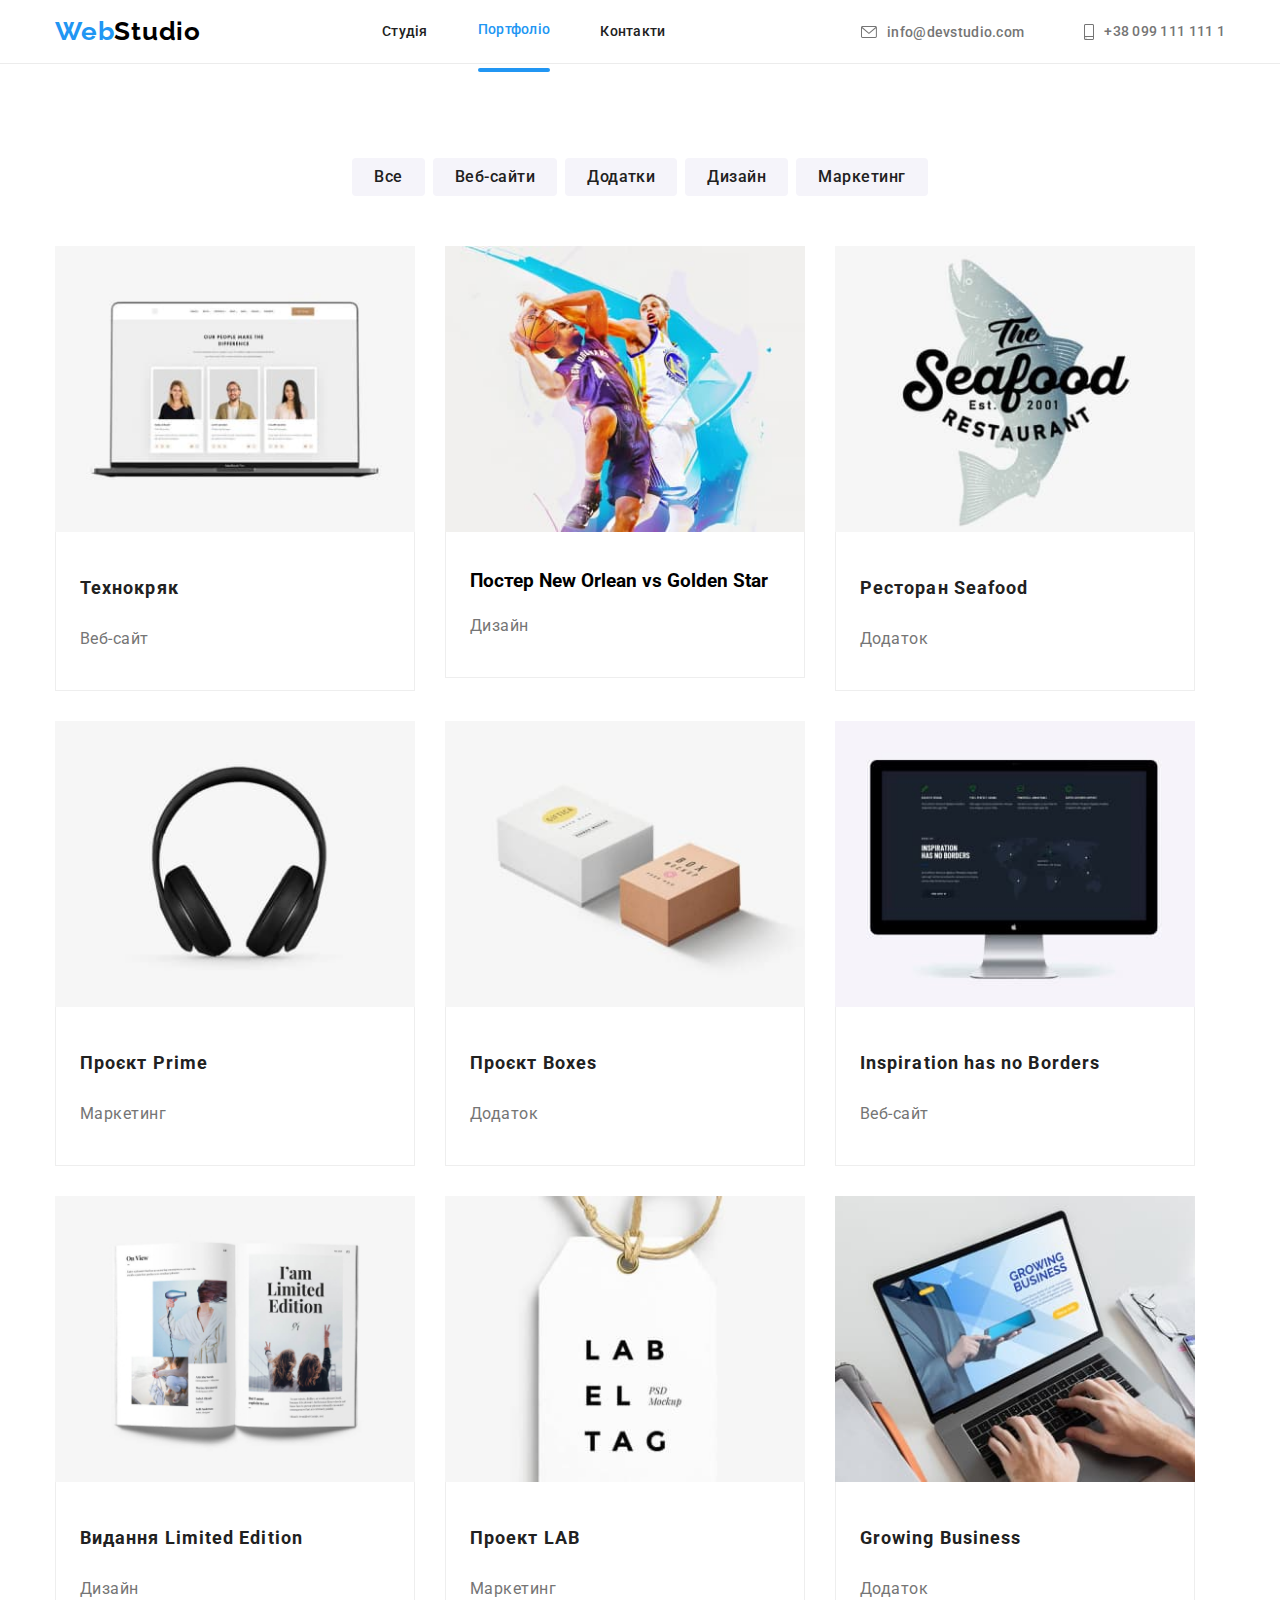
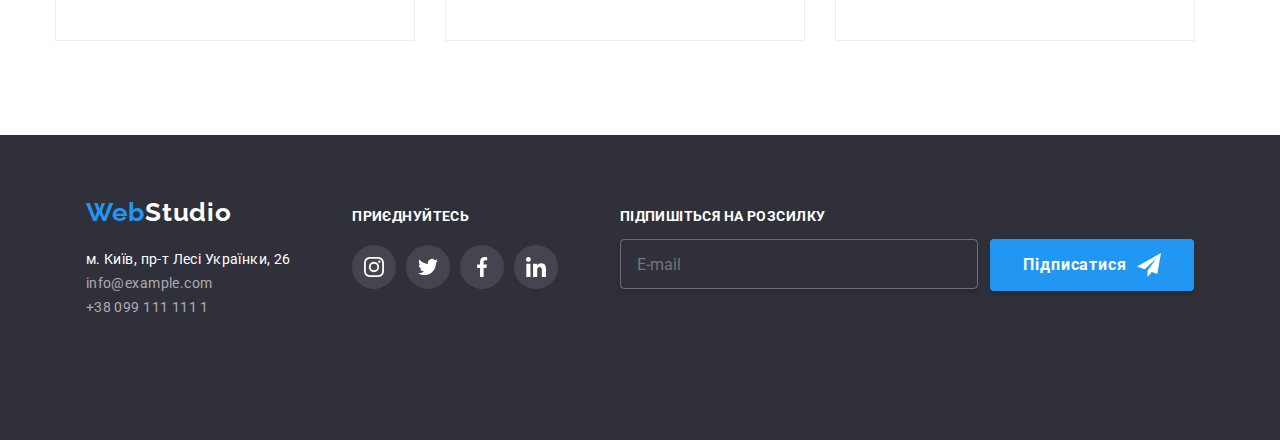
==== commit 1bb39542: "hw-8" ====
--- a/portfolio.html
+++ b/portfolio.html
@@ -43,8 +43,7 @@
             </li>
           </ul>
         </nav>
-        <div class="connect">
-          <ul class="connect__list list header__container">
+          <ul class="connect__list list">
             <li class="connect__item">
               <a href="http://mailto:info@devstudio." class="connect__mail link"
                 ><svg class="connect__icon" width="16" height="12">
@@ -62,7 +61,6 @@
               </a>
             </li>
           </ul>
-        </div>
       </div>
       <button type="button" class="menu__open__btn" data-menu-open>
         <svg class="open__icon" width="40" height="40">
@@ -74,7 +72,7 @@
         <div class="container">
           <div class="mob-menu-top">
         <button type="button" class="menu__close__btn" data-menu-close>
-          <svg class="close__icon" width="30" height="30">
+          <svg class="close__icon" width="18" height="18">
             <use href="./images/symbol.svg#icon-close-black-18dp-2-1-1"></use>
           </svg>
           </button>
--- a/css/main.min.css
+++ b/css/main.min.css
@@ -1 +1 @@
-:root{--main-black-color: #000000;--main-white-color: #ffffff;--accent-color: #2196f3;--dark-main-color: #212121;--text-color: #757575;--main-footer-color: #2f303a;--background-primary-gray: #f5f4fa;--background-primary-darck: rgba(47, 48, 58, 0.8);--logo-company-color: #afb1b8}ul{margin:0px;padding-left:0px;list-style:none}.nav-main__link{cursor:pointer}footer{font-style:normal}img{display:block;max-width:100%;height:auto}body{font-family:Roboto,sans-serif}.list{list-style:none}.link{text-decoration:none}.section{padding-top:94px;padding-bottom:94px}@media screen and (min-width: 480px){.section{padding-top:60px;padding-bottom:60px}}@media screen and (min-width: 768px){.section{padding-top:60px;padding-bottom:60px}}.container{width:100%;padding-left:15px;padding-right:15px;margin-left:auto;margin-right:auto}@media screen and (min-width: 480px){.container{width:480px}}@media screen and (min-width: 768px){.container{width:768px}}@media screen and (min-width: 1200px){.container{width:1200px}}.title{font-weight:500;font-size:14px;line-height:1.33;letter-spacing:.02em;color:var(--dark-main-color)}.header{padding-top:24px;padding-bottom:24px;border-bottom:1px solid #ececec}.header__container{display:-webkit-box;display:-ms-flexbox;display:flex}.logo{font-family:"Raleway";font-style:normal;font-weight:700;font-size:26px;line-height:1.2;letter-spacing:.03em}@media screen and (max-width: 767px){.logo{margin-right:15px}}.web-logo{color:var(--accent-color)}.studio-logo{color:#000}@media screen and (min-width: 1200px){.header-logo{margin-right:93px}}.navigation{display:none}@media screen and (min-width: 768px){.navigation{display:block}}@media screen and (min-width: 1200px){.navigation{display:block}}.navigation__list{display:-webkit-box;display:-ms-flexbox;display:flex;-webkit-box-align:center;-ms-flex-align:center;align-items:center}.navigation__item:not(:last-child){margin-right:50px}.navigation__link{font-family:"Roboto";font-style:normal;font-weight:500;font-size:14px;line-height:1.4;letter-spacing:.02em;color:var(--dark-main-color);-webkit-transition:color 250ms cubic-bezier(0.4, 0, 0.2, 1);transition:color 250ms cubic-bezier(0.4, 0, 0.2, 1)}.navigation__link:hover,.navigation__link:focus{color:var(--accent-color)}.connect{display:none;margin-left:auto}@media screen and (min-width: 768px){.connect{display:block}}@media screen and (min-width: 1200px){.connect{display:block;margin-left:93px}}.connect__item:not(:last-child){margin-right:50px}@media screen and (min-width: 768px){.connect__item{first-child-margin-bottom:10px}}.line{position:relative;color:#2196f3}.current::after{content:"";position:relative;display:block;width:100%;height:4px;bottom:-0.5px;left:0;bottom:-29px;background-color:var(--accent-color);border:none;border-radius:2px}.connect__tell{display:-webkit-box;display:-ms-flexbox;display:flex;-webkit-box-align:center;-ms-flex-align:center;align-items:center;font-family:"Roboto";font-style:normal;font-weight:500;font-size:14px;line-height:1.4;letter-spacing:.02em;color:var(--text-color);-webkit-transition:color 250ms cubic-bezier(0.4, 0, 0.2, 1);transition:color 250ms cubic-bezier(0.4, 0, 0.2, 1)}.connect__tell:hover,.connect__tell:focus{color:#2196f3}@media screen and (min-width: 768px){.connect__tell{display:-webkit-box;display:-ms-flexbox;display:flex;-webkit-box-align:center;-ms-flex-align:center;align-items:center}}.connect__mail{font-family:"Roboto";font-style:normal;font-weight:500;font-size:14px;line-height:16px;letter-spacing:.02em;color:var(--text-color);-webkit-transition:color 250ms cubic-bezier(0.4, 0, 0.2, 1);transition:color 250ms cubic-bezier(0.4, 0, 0.2, 1);-webkit-box-align:center;-ms-flex-align:center;align-items:center}.connect__mail:hover,.connect__mail:focus{color:#2196f3}@media screen and (min-width: 768px){.connect__mail{display:-webkit-box;display:-ms-flexbox;display:flex}}.connect__icon{display:-webkit-inline-box;display:-ms-inline-flexbox;display:inline-flex;fill:currentColor;margin-right:10px;-webkit-transition:color 250ms cubic-bezier(0.4, 0, 0.2, 1),fill 250ms cubic-bezier(0.4, 0, 0.2, 1);transition:color 250ms cubic-bezier(0.4, 0, 0.2, 1),fill 250ms cubic-bezier(0.4, 0, 0.2, 1)}.nav-main__mail:hover .connect__icon,.nav-main__mail:focus .connect__icon{fill:#2196f3}.menu__open__btn{display:-webkit-box;display:-ms-flexbox;display:flex;position:relative;padding:0;margin-left:auto}@media screen and (min-width: 768px){.menu__open__btn{display:none}}.open__icon{fill:#212121;background-color:#fff;border:none}.mob__menu{display:-webkit-box;display:-ms-flexbox;display:flex;position:absolute;background-color:#fff;z-index:1;top:0;left:0;width:100vw;height:100vh}.mob__menu>.container{height:100%;display:-webkit-box;display:-ms-flexbox;display:flex;-webkit-box-orient:vertical;-webkit-box-direction:normal;-ms-flex-direction:column;flex-direction:column;-webkit-box-pack:justify;-ms-flex-pack:justify;justify-content:space-between}.menu__close__btn{display:block;margin-left:auto;margin-top:21px}.close__icon{display:block;fill:currentColor;margin:auto;background:#fff;border-radius:4px;border-radius:50%}.mob__menu__item:not(:last-child){margin-bottom:32px}.mob__menu__link{font-family:"Roboto";font-style:normal;font-weight:500;font-size:40px;line-height:1.6;letter-spacing:.02em;color:#212121}.mob__connect{margin-bottom:64px}.mob__connect__item:not(:last-child){margin-bottom:32px}.mob__connect__mail{font-family:"Roboto";font-style:normal;font-weight:500;font-size:24px;line-height:1.2;letter-spacing:.02em;color:#757575}.mob__connect__tell{font-family:"Roboto";font-style:normal;font-weight:500;font-size:34px;line-height:1.2;letter-spacing:.02em;color:#2196f3}.mob__soc__list{display:-webkit-box;display:-ms-flexbox;display:flex}.mob__soc__item:not(last-child){margin-right:20px}.mob__soc__link{font-family:"Roboto";font-style:normal;font-weight:500;font-size:18px;line-height:1.2x;letter-spacing:.02em;color:#2196f3}.menu{padding-top:94px;padding-bottom:94px}.button-logo{font-family:"Roboto";font-weight:500;font-size:16px;line-height:1.6;letter-spacing:.03em;color:var(--dark-main-color);display:-webkit-box;display:-ms-flexbox;display:flex;gap:15px 8px;list-style:none;margin-bottom:50px}@media screen and (max-width: 767px){.button-logo{-ms-flex-wrap:wrap;flex-wrap:wrap;margin-bottom:40px}}@media screen and (min-width: 768px)and (max-width: 1199px){.button-logo{-ms-flex-wrap:nowrap;flex-wrap:nowrap;-webkit-box-pack:center;-ms-flex-pack:center;justify-content:center;margin-bottom:30px}}@media screen and (min-width: 1200px){.button-logo{-webkit-box-pack:center;-ms-flex-pack:center;justify-content:center;margin-bottom:50px}}.button-item{font-family:"Roboto";font-style:normal;font-weight:500;font-size:16px;line-height:1.6;letter-spacing:.03em;color:#212121;background:#f5f4fa;border-radius:4px;border:0px;-webkit-transition:color 250ms cubic-bezier(0.4, 0, 0.2, 1),background-color 250ms cubic-bezier(0.4, 0, 0.2, 1);transition:color 250ms cubic-bezier(0.4, 0, 0.2, 1),background-color 250ms cubic-bezier(0.4, 0, 0.2, 1);padding:6px 22px}.button-item:hover,.button-item:focus{color:var(--main-white-color);background-color:var(--accent-color)}.about{padding-top:94px;padding-bottom:94px}.about__box{-webkit-box-pack:center;-ms-flex-pack:center;justify-content:center;height:120px;margin-bottom:30px;border-radius:4px;background-color:var(--background-primary-gray)}.about__title{font-size:14px;line-height:1.71;letter-spacing:.03em;color:var(--text-color)}.about__pretitle{font-weight:700;font-size:14px;line-height:1.14;letter-spacing:.03em;text-transform:uppercase;color:var(--dark-main-color);margin-top:0px;margin-bottom:10px}@media screen and (min-width: 480px){.about__pretitle{text-align:center}}@media screen and (min-width: 768px){.about__pretitle{text-align:left}}.about__item{width:100%}@media screen and (min-width: 768px){.about__item{width:calc((100% - 30px)/2)}}@media screen and (min-width: 1200px){.about__item{width:calc((100% - 120px)/4)}}.about__list{display:-webkit-box;display:-ms-flexbox;display:flex;-ms-flex-wrap:wrap;flex-wrap:wrap;gap:30px}.button-one{display:-webkit-box;display:-ms-flexbox;display:flex;background-color:var(--main-footer-color);text-align:center;background-image:-webkit-gradient(linear, left top, left bottom, from(rgba(47, 48, 58, 0.4)), to(rgba(47, 48, 58, 0.4))),url(../images/background.jpg);background-image:linear-gradient(rgba(47, 48, 58, 0.4), rgba(47, 48, 58, 0.4)),url(../images/background.jpg);background-repeat:no-repeat;background-position:center;background-size:contain}@media screen and (min-width: 480px){.button-one{padding:118px 60px;background-size:cover}}@media screen and (min-width: 767px){.button-one{padding:118px 204px;background-size:cover}}@media screen and (min-width: 1200px){.button-one{padding:200px 200px}}@media(min-device-pixel-ratio: 2),(-webkit-min-device-pixel-ratio: 2),(min-resolution: 192dpi),(min-resolution: 2dppx){.button-one{background-image:-webkit-gradient(linear, left top, left bottom, from(rgba(47, 48, 58, 0.4)), to(rgba(47, 48, 58, 0.4))),url(../images/header-mob-2x.jpg);background-image:linear-gradient(rgba(47, 48, 58, 0.4), rgba(47, 48, 58, 0.4)),url(../images/header-mob-2x.jpg)}}@media screen and (min-width: 768px){.button-one{background-image:-webkit-gradient(linear, left top, left bottom, from(rgba(47, 48, 58, 0.4)), to(rgba(47, 48, 58, 0.4))),url(../images/background.jpg);background-image:linear-gradient(rgba(47, 48, 58, 0.4), rgba(47, 48, 58, 0.4)),url(../images/background.jpg)}}@media screen and (min-width: 768px)and (min-device-pixel-ratio: 2),screen and (min-width: 768px)and (-webkit-min-device-pixel-ratio: 2),screen and (min-width: 768px)and (min-resolution: 192dpi),screen and (min-width: 768px)and (min-resolution: 2dppx){.button-one{background-image:-webkit-gradient(linear, left top, left bottom, from(rgba(47, 48, 58, 0.4)), to(rgba(47, 48, 58, 0.4))),url(../images/header-tablet-2x.jpg);background-image:linear-gradient(rgba(47, 48, 58, 0.4), rgba(47, 48, 58, 0.4)),url(../images/header-tablet-2x.jpg)}}@media screen and (min-width: 1200px){.button-one{background-image:-webkit-gradient(linear, left top, left bottom, from(rgba(47, 48, 58, 0.4)), to(rgba(47, 48, 58, 0.4))),url(../images/background.jpg);background-image:linear-gradient(rgba(47, 48, 58, 0.4), rgba(47, 48, 58, 0.4)),url(../images/background.jpg)}}@media screen and (min-width: 1200px)and (min-device-pixel-ratio: 2),screen and (min-width: 1200px)and (-webkit-min-device-pixel-ratio: 2),screen and (min-width: 1200px)and (min-resolution: 192dpi),screen and (min-width: 1200px)and (min-resolution: 2dppx){.button-one{background-image:-webkit-gradient(linear, left top, left bottom, from(rgba(47, 48, 58, 0.4)), to(rgba(47, 48, 58, 0.4))),url(../images/header-desktop-2x.jpg);background-image:linear-gradient(rgba(47, 48, 58, 0.4), rgba(47, 48, 58, 0.4)),url(../images/header-desktop-2x.jpg)}}.button-one__pretitle{font-family:"Roboto";font-style:normal;margin-bottom:30px;color:var(--main-white-color);font-weight:900;text-align:center;letter-spacing:.06em;text-transform:uppercase}@media screen and (min-width: 480px){.button-one__pretitle{line-height:1.6}}@media screen and (min-width: 768px){.button-one__pretitle{margin:0 auto;max-width:360px;font-size:26px;line-height:1.6}}@media screen and (min-width: 1200px){.button-one__pretitle{margin:0 auto;max-width:696px;font-size:44px}}.button-one__title{font-family:"Roboto";font-weight:700;font-size:16px;line-height:1.9;-webkit-box-align:center;-ms-flex-align:center;align-items:center;text-align:center;letter-spacing:.06em;color:var(--main-white-color);background-color:var(--accent-color);border:none;outline:none;-webkit-transition:color 250ms cubic-bezier(0.4, 0, 0.2, 1),background-color 250ms cubic-bezier(0.4, 0, 0.2, 1);transition:color 250ms cubic-bezier(0.4, 0, 0.2, 1),background-color 250ms cubic-bezier(0.4, 0, 0.2, 1)}@media screen and (min-width: 480px){.button-one__title{padding:10px 24px}}@media screen and (min-width: 768px){.button-one__title{padding:10px 24px}}@media screen and (min-width: 1200px){.button-one__title{padding:10px 32px}}.whoweare{display:-webkit-box;display:-ms-flexbox;display:flex;background-color:var(--main-white-color)}@media screen and (max-width: 1200px){.whoweare{display:none}}.team-title{font-weight:700;font-size:36px;line-height:1.16;text-align:center;letter-spacing:.03em;color:var(--dark-main-color)}.whoweare{padding-bottom:94px}.whoweare .team-title{-webkit-box-pack:center;-ms-flex-pack:center;justify-content:center;margin-bottom:50px;display:-webkit-box;display:-ms-flexbox;display:flex}.whoweare .whoweare__list{display:-webkit-box;display:-ms-flexbox;display:flex}.menu-logo{background:var(--accent-color)}.whoweare__item{position:relative}.whoweare__list .whoweare__item+.whoweare__item{margin-left:30px}.whoweare__text{position:absolute;bottom:0;left:0;right:0;margin:0;padding-top:27px;padding-bottom:27px;font-weight:700;font-size:14px;line-height:1.143;text-align:center;text-transform:uppercase;color:var(--main-white-color);background-color:rgba(47,48,58,.8)}.teamphoto-list{display:-webkit-box;display:-ms-flexbox;display:flex;-ms-flex-wrap:wrap;flex-wrap:wrap;gap:30px;margin-left:auto;margin-right:auto;padding:0}.team .team-title{-webkit-box-pack:center;-ms-flex-pack:center;justify-content:center;margin-bottom:50px}.team-photo{background-color:var(--main-white-color);-webkit-box-shadow:0px 1px 3px rgba(0,0,0,.12),0px 1px 1px rgba(0,0,0,.14),0px 2px 1px rgba(0,0,0,.2);box-shadow:0px 1px 3px rgba(0,0,0,.12),0px 1px 1px rgba(0,0,0,.14),0px 2px 1px rgba(0,0,0,.2);border-radius:0px 0px 4px 4px;width:100%}@media screen and (min-width: 768px){.team-photo{width:calc((100% - 30px)/2);display:-webkit-box;display:-ms-flexbox;display:flex;-webkit-box-orient:vertical;-webkit-box-direction:normal;-ms-flex-direction:column;flex-direction:column}}@media screen and (min-width: 1200px){.team-photo{width:calc((100% - 90px)/4)}}.team{padding-top:60px;padding-bottom:60px;background-color:var(--background-primary-gray)}@media screen and (min-width: 1200px){.team{padding-top:94px;padding-bottom:94px}}.teamdiv{padding-top:30px;padding-bottom:30px}.team-name{font-weight:500;font-size:16px;line-height:1.19;text-align:center;letter-spacing:.03em;color:var(--dark-main-color);margin-bottom:10px}.team-soc{display:-webkit-box;display:-ms-flexbox;display:flex;-webkit-box-pack:center;-ms-flex-pack:center;justify-content:center;gap:10px}.team-soc-link{display:-webkit-box;display:-ms-flexbox;display:flex;height:44px;width:44px;border-radius:50%;background-color:#fff;-webkit-box-align:center;-ms-flex-align:center;align-items:center;-webkit-box-pack:center;-ms-flex-pack:center;justify-content:center;-webkit-transition:fill 250ms cubic-bezier(0.4, 0, 0.2, 1),background-color 250ms cubic-bezier(0.4, 0, 0.2, 1);transition:fill 250ms cubic-bezier(0.4, 0, 0.2, 1),background-color 250ms cubic-bezier(0.4, 0, 0.2, 1)}.team-soc-link:hover,.team-soc-link:focus{background-color:var(--accent-color)}.team-soc-icon{-webkit-box-pack:center;-ms-flex-pack:center;justify-content:center;fill:#afb1b8}.team-soc-link:hover .team-soc-icon,.team-soc-link:focus .team-soc-icon{fill:#fff}.team-position{font-weight:400;font-size:16px;line-height:1.19;text-align:center;letter-spacing:.03em;margin-bottom:16px;color:var(--text-color)}.marketing-title{font-style:normal;font-weight:700;font-size:18px;line-height:2;letter-spacing:.06em;color:var(--dark-main-color)}.marketing-pre{font-weight:400;font-size:16px;line-height:1.88;letter-spacing:.03em;color:var(--text-color)}.marketing-wrap{position:relative;overflow:hidden}.marketing{display:-webkit-box;display:-ms-flexbox;display:flex;-ms-flex-wrap:wrap;flex-wrap:wrap;gap:30px;list-style:none}.marketing-item{width:100%}.marketing-item:hover,.marketing-item:focus{-webkit-box-shadow:0px 1px 3px rgba(0,0,0,.12),0px 1px 1px rgba(0,0,0,.14),0px 2px 1px rgba(0,0,0,.2);box-shadow:0px 1px 3px rgba(0,0,0,.12),0px 1px 1px rgba(0,0,0,.14),0px 2px 1px rgba(0,0,0,.2)}@media screen and (min-width: 768px){.marketing-item{-ms-flex-preferred-size:calc((100% - 30px)/2);flex-basis:calc((100% - 30px)/2)}}@media screen and (min-width: 1200px){.marketing-item{-ms-flex-preferred-size:calc((100% - 90px)/3);flex-basis:calc((100% - 90px)/3)}}.markdiv{padding:20px 24px;border-right:1px solid #eee;border-left:1px solid #eee;border-bottom:1px solid #eee}.marketing-text{position:absolute;top:0px;left:0px;font-family:"Roboto";font-style:normal;font-weight:400;font-size:18px;line-height:1.5;letter-spacing:.03em;color:var(--main-white-color);background-color:rgba(33,150,243,.9);padding:63px 27px;height:100%;-webkit-transform:translateY(100%);transform:translateY(100%);-webkit-transition:-webkit-transform 250ms linear;transition:-webkit-transform 250ms linear;transition:transform 250ms linear;transition:transform 250ms linear, -webkit-transform 250ms linear;overflow:auto}.marketing-item:hover .marketing-text{-webkit-transform:translateY(0%);transform:translateY(0%)}.clients{padding-top:60px;padding-bottom:60px}@media screen and (min-width: 1200px){.clients{padding-top:94px;padding-bottom:94px}}.clients-title{font-family:"Roboto";font-style:normal;font-weight:700;font-size:36px;line-height:1.16;text-align:center;letter-spacing:.03em;margin-top:0;margin-bottom:30px;color:#212121}@media screen and (min-width: 1200px){.clients-title{margin-bottom:50px}}@media screen and (max-width: 480px){.clients-list{display:-webkit-box;display:-ms-flexbox;display:flex;-webkit-box-orient:vertical;-webkit-box-direction:normal;-ms-flex-direction:column;flex-direction:column;-webkit-box-align:center;-ms-flex-align:center;align-items:center}}@media screen and (min-width: 481px)and (max-width: 767px){.clients-list{display:-webkit-box;display:-ms-flexbox;display:flex;-ms-flex-wrap:wrap;flex-wrap:wrap;-webkit-box-pack:justify;-ms-flex-pack:justify;justify-content:space-between}}@media screen and (min-width: 768px){.clients-list{display:-webkit-box;display:-ms-flexbox;display:flex;-ms-flex-wrap:wrap;flex-wrap:wrap;-webkit-box-pack:justify;-ms-flex-pack:justify;justify-content:space-between}}@media screen and (min-width: 1200px){.clients-list{display:-webkit-box;display:-ms-flexbox;display:flex;-webkit-box-pack:justify;-ms-flex-pack:justify;justify-content:space-between}}@media screen and (max-width: 767px){.clients-item{margin-bottom:30px}}@media screen and (min-width: 768px){.clients-item{margin-bottom:30px;width:calc((100% - 30px)/3)}}@media screen and (min-width: 1200px){.clients-item{width:calc((100% - 150px)/6)}}.clients-link{display:-webkit-box;display:-ms-flexbox;display:flex;-webkit-box-align:center;-ms-flex-align:center;align-items:center;-webkit-box-pack:center;-ms-flex-pack:center;justify-content:center;width:170px;height:90px;color:var(--logo-company-color);border:1px solid var(--logo-company-color);border-radius:4px;margin:0px;padding:16px 0px;-webkit-transition:border-color 250ms cubic-bezier(0.4, 0, 0.2, 1),fill 250ms cubic-bezier(0.4, 0, 0.2, 1);transition:border-color 250ms cubic-bezier(0.4, 0, 0.2, 1),fill 250ms cubic-bezier(0.4, 0, 0.2, 1)}.clients-link:hover,.clients-link:focus{fill:#2196f3;border-color:var(--accent-color)}@media screen and (max-width: 767px){.clients-link{width:210px;height:92px}}@media screen and (min-width: 768px){.clients-link{width:226px;height:92px}}@media screen and (min-width: 1200px){.clients-link{width:170px;height:92px}}.clients-btn{fill:var(--logo-company-color);-webkit-transition:border-color 250ms cubic-bezier(0.4, 0, 0.2, 1),fill 250ms cubic-bezier(0.4, 0, 0.2, 1);transition:border-color 250ms cubic-bezier(0.4, 0, 0.2, 1),fill 250ms cubic-bezier(0.4, 0, 0.2, 1)}.clients-link:hover .clients-btn,.clients-link:focus .clients-btn{fill:var(--accent-color)}.footmain{padding-top:60px;padding-bottom:60px;background-color:#2f303a}@media screen and (min-width: 768px){.footmain-container{display:-webkit-box;display:-ms-flexbox;display:flex;-ms-flex-wrap:wrap;flex-wrap:wrap;-webkit-box-align:baseline;-ms-flex-align:baseline;align-items:baseline;-ms-flex-pack:distribute;justify-content:space-around}}@media screen and (min-width: 1200px){.footmain-container{display:-webkit-box;display:-ms-flexbox;display:flex;-ms-flex-wrap:wrap;flex-wrap:wrap;-webkit-box-align:baseline;-ms-flex-align:baseline;align-items:baseline}}.studio-logofoot{color:var(--main-white-color)}.footer-logo{margin-bottom:20px}@media screen and (max-width: 767px){.footer-logo{margin:0px}}.map-google{font-style:normal;font-weight:400;font-size:14px;line-height:1.7;letter-spacing:.03em;color:var(--main-white-color)}.web{display:inline-block;text-align:center}.footmain__add{text-align:center;margin-bottom:60px}@media screen and (min-width: 1200px){.footmain__add{margin-bottom:60px;text-align:left}}.footmain-adress{font-family:"Roboto";font-style:normal;font-weight:400;font-size:14px;line-height:1.7;letter-spacing:.03em;color:rgba(255,255,255,.6)}.address{display:inline-block;margin-bottom:9px;text-align:center}.welcome{margin-bottom:60px}.welcome-title{display:block;margin:0;margin-bottom:20px;color:var(--main-white-color);font-weight:700;font-size:14px;line-height:1.14;letter-spacing:.03em;text-transform:uppercase;text-align:center}@media screen and (min-width: 1200px){.welcome-title{text-align:left}}.team-soc-join{height:44px;width:44px;border-radius:50%;background-color:rgba(255,255,255,.1);-webkit-box-pack:center;-ms-flex-pack:center;justify-content:center;-webkit-transition:background-color 250ms cubic-bezier(0.4, 0, 0.2, 1);transition:background-color 250ms cubic-bezier(0.4, 0, 0.2, 1)}.team-soc-join:hover,.team-soc-join:focus{background-color:var(--accent-color)}.team-soc-icon1{-webkit-box-pack:center;-ms-flex-pack:center;justify-content:center;fill:#fff;-webkit-transition:background-color 250ms cubic-bezier(0.4, 0, 0.2, 1);transition:background-color 250ms cubic-bezier(0.4, 0, 0.2, 1)}.team-soc-join:hover .team-soc-icon1 .team-soc-join:focus .team-soc-icon1{fill:#fff}.footer-form__icon{display:inline-block;margin-left:10px;fill:var(--main-white-color)}.form-title{color:var(--main-white-color);font-weight:700;font-size:14px;line-height:1.14;letter-spacing:.03em;text-transform:uppercase;text-align:center}@media screen and (min-width: 768px){.form-title{-ms-flex-wrap:nowrap;flex-wrap:nowrap}}@media screen and (min-width: 1200px){.form-title{text-align:left}}.footer-form input[type=email]{width:100%;margin-bottom:20px;height:50px;background:inherit;border:1px solid rgba(255,255,255,.3);-webkit-box-shadow:0px 4px 4px rgba(0,0,0,.15);box-shadow:0px 4px 4px rgba(0,0,0,.15);border-radius:4px;outline:none;padding:12px 16px;font-size:16px;line-height:1.87;color:rgba(255,255,255,.6);width:450px}@media screen and (min-width: 768x){.footer-form input[type=email]{display:-webkit-box;display:-ms-flexbox;display:flex;-ms-flex-wrap:wrap;flex-wrap:wrap}}@media screen and (min-width: 1200px){.footer-form input[type=email]{display:-webkit-box;display:-ms-flexbox;display:flex;width:358px}}.footer-form__button{border:1px solid rgba(0,0,0,0);padding:10px 32px;min-width:200px;min-height:50px;-webkit-box-shadow:0px 4px 4px rgba(0,0,0,.15);box-shadow:0px 4px 4px rgba(0,0,0,.15);border-radius:4px;cursor:pointer;color:var(--main-white-color);background-color:var(--accent-color);outline:none;font-weight:700;font-size:16px;line-height:1.87;text-decoration:none;text-align:center;letter-spacing:.06em;display:-webkit-box;display:-ms-flexbox;display:flex;-webkit-box-align:center;-ms-flex-align:center;align-items:center;margin-left:auto;margin-right:auto}.modal{position:absolute;min-height:581px;width:528px;background-color:#fff;border-radius:4px;top:50%;left:50%;-webkit-transform:translate(-50%, -50%) scale(1) rotate(0);transform:translate(-50%, -50%) scale(1) rotate(0);-webkit-transition:-webkit-transform 250ms;transition:-webkit-transform 250ms;transition:transform 250ms;transition:transform 250ms, -webkit-transform 250ms;padding:40px}.backdrop{position:fixed;top:0%;left:0%;width:100%;height:100%;color:rgba(0,0,0,.2);background:rgba(0,0,0,.2);opacity:1;-webkit-transition:opacity 250ms linear,visibility 250ms;transition:opacity 250ms linear,visibility 250ms}.is-hidden{opacity:0;visibility:hidden;pointer-events:none}.backdrop.is-hidden .modal{-webkit-transform:translate(-50%, -50%) scale(0) rotate(-180deg);transform:translate(-50%, -50%) scale(0) rotate(-180deg)}.backdrop.is-hidden .modal .modal-close{-webkit-transform:scale(1);transform:scale(1)}.close{position:absolute;top:8px;right:8px;width:30px;height:30px;cursor:pointer;color:#000;background-color:var(--main-white-color);border-radius:50%;border:none;outline:none;-webkit-box-shadow:0px 2px 1px rgba(0,0,0,.2),0px 1px 1px rgba(0,0,0,.14),0px 1px 3px rgba(0,0,0,.12);box-shadow:0px 2px 1px rgba(0,0,0,.2),0px 1px 1px rgba(0,0,0,.14),0px 1px 3px rgba(0,0,0,.12);-webkit-transform:scale(1);transform:scale(1);-webkit-transition:all 250ms cubic-bezier(0.4, 0, 0.2, 1);transition:all 250ms cubic-bezier(0.4, 0, 0.2, 1)}.close:hover,.close:focus,.close:active{fill:var(--main-white-color);border:.5px groove var(--background-primary-gray);-webkit-transition:all 250ms cubic-bezier(0.4, 0, 0.2, 1);transition:all 250ms cubic-bezier(0.4, 0, 0.2, 1)}.modal-close{display:block;fill:currentColor;margin:auto;background:#fff;border-radius:4px;border-radius:50%}.close:hover .modal-close,.close:focus .modal-close,.close:hover,.close:focus{-webkit-transform:scale(1.3);transform:scale(1.3);background-color:var(--accent-color);fill:var(--main-white-color);-webkit-transition:all 250ms cubic-bezier(0.4, 0, 0.2, 1);transition:all 250ms cubic-bezier(0.4, 0, 0.2, 1)}.input-form{width:100%;height:40px;border:1px solid rgba(33,33,33,.2);border-radius:4px;padding-left:42px;font-weight:400;font-size:12px;line-height:.8;letter-spacing:.01em;color:#757575}.input-form:focus{outline-color:#2196f3}.input-wrap{position:relative}.input-field{margin-bottom:12px}.input-field-comm{margin-bottom:30px}.input-comment{margin-bottom:20px}.form-icon{position:absolute;left:12px;top:50%;-webkit-transform:translateY(-50%);transform:translateY(-50%);display:block}.input-form:focus+.form-icon{fill:#2196f3}.error{display:none}.input-title{font-weight:400;font-size:12px;line-height:1.17;letter-spacing:.01em;color:var(--text-color);display:block;margin-bottom:4px;left:42px;-webkit-transition:all 250ms cubic-bezier(0.4, 0, 0.2, 1);transition:all 250ms cubic-bezier(0.4, 0, 0.2, 1)}.modal-text{width:100%;height:120px;border:1px solid rgba(33,33,33,.2);border-radius:4px;resize:none;padding:12px 16px;font-weight:400;font-size:12px;line-height:.8;letter-spacing:.01em;color:rgba(117,117,117,.5)}.send-btn{display:block;background:#188ce8;color:#fff;-webkit-box-shadow:0px 4px 4px rgba(0,0,0,.15);box-shadow:0px 4px 4px rgba(0,0,0,.15);border-radius:4px;border:1px solid rgba(0,0,0,0);padding:10px 52px;min-width:200px;min-height:50px;cursor:pointer;outline:none;font-weight:700;font-size:16px;line-height:1.87;text-decoration:none;letter-spacing:.06em;text-align:center;margin:0 auto}.chekbox-text{font-weight:400;font-size:14px;line-height:1.7;letter-spacing:.03em;color:var(--text-color);-webkit-box-pack:center;-ms-flex-pack:center;justify-content:center}.chekbox-text span{display:-webkit-box;display:-ms-flexbox;display:flex;width:16px;height:15px;margin-right:8px;border-radius:4px;cursor:pointer;fill:solid 212121;-webkit-transition:all 250ms cubic-bezier(0.4, 0, 0.2, 1);transition:all 250ms cubic-bezier(0.4, 0, 0.2, 1)}.input-che:checked+.chekbox-text span{background-color:var(--accent-color);border-color:rgba(0,0,0,0)}.input-che:focus+.chekbox-text span{border-color:var(--accent-color)}.icon-che{border:2px solid;border-color:var(--dark-main-color);fill:var(--main-white-color);-webkit-transition:250ms cubic-bezier(0.4, 0, 0.2, 1);transition:250ms cubic-bezier(0.4, 0, 0.2, 1)}.modal-checkbox{fill:var(--dark-main-color)}.modal-link{color:#2196f3;text-decoration:underline}.chek-link{padding-left:3px}.input-che:checked+.chekbox-text .icon-che{background-color:var(--accent-color);border:none;fill:var(--main-white-color)}.modal-title{font-weight:700;font-size:20px;line-height:1.15;text-align:center;letter-spacing:.03em;color:#212121;text-align:center;margin-bottom:12px}.visually-hidden{position:absolute;width:1px;height:1px;margin:-1px;border:0;padding:0;white-space:nowrap;-webkit-clip-path:inset(100%);clip-path:inset(100%);clip:rect(0 0 0 0);overflow:hidden}.connect__mail,.about__box,.team-soc-icon,.team-soc-join,.team-soc-icon1,.send-btn,.chekbox-text{display:-webkit-box;display:-ms-flexbox;display:flex;-webkit-box-align:center;-ms-flex-align:center;align-items:center}/*# sourceMappingURL=main.min.css.map */+:root{--main-black-color: #000000;--main-white-color: #ffffff;--accent-color: #2196f3;--dark-main-color: #212121;--text-color: #757575;--main-footer-color: #2f303a;--background-primary-gray: #f5f4fa;--background-primary-darck: rgba(47, 48, 58, 0.8);--logo-company-color: #afb1b8}ul{margin:0px;padding-left:0px;list-style:none}.nav-main__link{cursor:pointer}footer{font-style:normal}img{display:block;max-width:100%;height:auto}body{font-family:Roboto,sans-serif}.list{list-style:none}.link{text-decoration:none}.section{padding-top:94px;padding-bottom:94px}@media screen and (min-width: 480px){.section{padding-top:60px;padding-bottom:60px}}@media screen and (min-width: 768px){.section{padding-top:60px;padding-bottom:60px}}.container{width:100%;padding-left:15px;padding-right:15px;margin-left:auto;margin-right:auto}@media screen and (min-width: 480px){.container{min-width:480px}}@media screen and (min-width: 768px){.container{width:768px}}@media screen and (min-width: 1200px){.container{width:1200px}}.title{font-weight:500;font-size:14px;line-height:1.33;letter-spacing:.02em;color:var(--dark-main-color)}.header{padding-top:24px;padding-bottom:24px;border-bottom:1px solid #ececec}@media screen and (min-width: 480px){.header{padding-top:16px;padding-bottom:16px;width:auto}}.header__container{display:-webkit-box;display:-ms-flexbox;display:flex}@media screen and (min-width: 768px){.header__container{margin-left:auto}}@media screen and (min-width: 320px)and (max-width: 480px){.header__container{-webkit-box-pack:justify;-ms-flex-pack:justify;justify-content:space-between;-webkit-box-align:center;-ms-flex-align:center;align-items:center}}@media screen and (min-width: 480px){.header__container{-webkit-box-pack:justify;-ms-flex-pack:justify;justify-content:space-between;-webkit-box-align:center;-ms-flex-align:center;align-items:center}}@media screen and (min-width: 1200px){.header__container{display:flexbox}}.logo{font-family:"Raleway";font-style:normal;font-weight:700;font-size:26px;line-height:1.2;letter-spacing:.03em}.web-logo{color:var(--accent-color)}.studio-logo{color:#000}@media screen and (min-width: 768x){.header-logo{margin-right:88px}}@media screen and (min-width: 1200px){.header-logo{margin-right:93px}}.navigation{display:none}@media screen and (min-width: 768px){.navigation{display:-webkit-box;display:-ms-flexbox;display:flex;margin-left:88px}}@media screen and (min-width: 1200px){.navigation{display:block}}.navigation__list{display:-webkit-box;display:-ms-flexbox;display:flex;-webkit-box-align:center;-ms-flex-align:center;align-items:center}.navigation__item:not(:last-child){margin-right:50px}.navigation__link{font-family:"Roboto";font-style:normal;font-weight:500;font-size:14px;line-height:1.4;letter-spacing:.02em;color:var(--dark-main-color);-webkit-transition:color 250ms cubic-bezier(0.4, 0, 0.2, 1);transition:color 250ms cubic-bezier(0.4, 0, 0.2, 1)}.navigation__link:hover,.navigation__link:focus{color:var(--accent-color)}@media screen and (min-width: 768px){.navigation__link{padding-top:32px;font-size:14px;line-height:1.14}}@media screen and (min-width: 320px)and (max-width: 767px){.connect__list{display:none}}@media screen and (min-width: 768px){.connect__list{display:block;-ms-flex-wrap:wrap;flex-wrap:wrap;gap:10px;margin-left:auto}}@media screen and (min-width: 1200px){.connect__list{display:-webkit-box;display:-ms-flexbox;display:flex;-webkit-box-align:center;-ms-flex-align:center;align-items:center}}@media screen and (min-width: 1200px){.connect__item:not(:last-child){margin-right:50px}}.line{position:relative;color:#2196f3}.current::after{content:"";position:relative;display:block;width:100%;height:4px;bottom:-0.5px;left:0;bottom:-29px;background-color:var(--accent-color);border:none;border-radius:2px}.connect__tell{display:-webkit-box;display:-ms-flexbox;display:flex;-webkit-box-align:center;-ms-flex-align:center;align-items:center;font-family:"Roboto";font-style:normal;font-weight:500;font-size:14px;line-height:1.4;letter-spacing:.02em;color:var(--text-color);-webkit-transition:color 250ms cubic-bezier(0.4, 0, 0.2, 1);transition:color 250ms cubic-bezier(0.4, 0, 0.2, 1)}.connect__tell:hover,.connect__tell:focus{color:#2196f3}@media screen and (min-width: 768px)and (max-width: 1200px){.connect__tell{font-size:12px;line-height:1.16}}.connect__mail{font-family:"Roboto";font-style:normal;font-weight:500;font-size:14px;line-height:16px;letter-spacing:.02em;color:var(--text-color);-webkit-transition:color 250ms cubic-bezier(0.4, 0, 0.2, 1);transition:color 250ms cubic-bezier(0.4, 0, 0.2, 1)}.connect__mail:hover,.connect__mail:focus{color:#2196f3}@media screen and (min-width: 768px){.connect__mail{-webkit-box-align:center;-ms-flex-align:center;align-items:center}}@media screen and (min-width: 768px)and (max-width: 1200px){.connect__mail{font-size:12px;line-height:1.16}}.connect__icon{display:-webkit-inline-box;display:-ms-inline-flexbox;display:inline-flex;fill:currentColor;margin-right:10px;-webkit-transition:color 250ms cubic-bezier(0.4, 0, 0.2, 1),fill 250ms cubic-bezier(0.4, 0, 0.2, 1);transition:color 250ms cubic-bezier(0.4, 0, 0.2, 1),fill 250ms cubic-bezier(0.4, 0, 0.2, 1)}.nav-main__mail:hover .connect__icon,.nav-main__mail:focus .connect__icon{fill:#2196f3}.menu__open__btn{display:-webkit-box;display:-ms-flexbox;display:flex;position:relative;padding:0;margin-left:auto;background:rgba(0,0,0,0);border:1px solid #fff}@media screen and (min-width: 768px){.menu__open__btn{display:none}}@media screen and (min-width: 1200px){.menu__open__btn{display:none}}.open__icon{fill:#212121;background-color:#fff;border:none}.mob__menu{display:-webkit-box;display:-ms-flexbox;display:flex;position:absolute;background-color:#fff;z-index:1;top:0;left:0;width:100vw;height:100vh}.mob__menu>.container{height:100%;display:-webkit-box;display:-ms-flexbox;display:flex;-webkit-box-orient:vertical;-webkit-box-direction:normal;-ms-flex-direction:column;flex-direction:column;-webkit-box-pack:justify;-ms-flex-pack:justify;justify-content:space-between}@media screen and (min-width: 768px){.mob__menu{display:none}}@media screen and (min-width: 1200px){.mob__menu{display:none}}.menu__close__btn{display:block;margin-left:auto;margin-top:21px;background:rgba(0,0,0,0);border:1px solid #fff}@media screen and (min-width: 768px){.menu__close__btn{display:none}}@media screen and (min-width: 1200px){.menu__close__btn{display:none}}.close__icon{display:block;fill:currentColor;margin:auto;background:#fff;border-radius:4px;border-radius:50%}.close__icon:hover,.close__icon:focus{color:#2196f3}.mob__menu__item:not(:last-child){margin-bottom:32px}.mob__menu__link{font-family:"Roboto";font-style:normal;font-weight:500;font-size:40px;line-height:1.6;letter-spacing:.02em;color:#212121}.mob__connect{margin-bottom:64px}.mob__connect__item:not(:last-child){margin-bottom:32px}.mob__connect__mail{font-family:"Roboto";font-style:normal;font-weight:500;font-size:24px;line-height:1.2;letter-spacing:.02em;color:#757575}.mob__connect__tell{font-family:"Roboto";font-style:normal;font-weight:500;font-size:34px;line-height:1.2;letter-spacing:.02em;color:#2196f3}.mob__soc__list{display:-webkit-box;display:-ms-flexbox;display:flex}.mob__soc__item:not(last-child){margin-right:20px}.mob__soc__link{font-family:"Roboto";font-style:normal;font-weight:500;font-size:18px;line-height:1.2x;letter-spacing:.02em;color:#2196f3}.menu{padding-top:94px;padding-bottom:94px}.button-logo{font-family:"Roboto";font-weight:500;font-size:16px;line-height:1.6;letter-spacing:.03em;color:var(--dark-main-color);display:-webkit-box;display:-ms-flexbox;display:flex;gap:15px 8px;list-style:none;margin-bottom:50px}@media screen and (max-width: 767px){.button-logo{-ms-flex-wrap:wrap;flex-wrap:wrap;margin-bottom:40px}}@media screen and (min-width: 768px)and (max-width: 1199px){.button-logo{-ms-flex-wrap:nowrap;flex-wrap:nowrap;-webkit-box-pack:center;-ms-flex-pack:center;justify-content:center;margin-bottom:30px}}@media screen and (min-width: 1200px){.button-logo{-webkit-box-pack:center;-ms-flex-pack:center;justify-content:center;margin-bottom:50px}}.button-item{font-family:"Roboto";font-style:normal;font-weight:500;font-size:16px;line-height:1.6;letter-spacing:.03em;color:#212121;background:#f5f4fa;border-radius:4px;border:0px;-webkit-transition:color 250ms cubic-bezier(0.4, 0, 0.2, 1),background-color 250ms cubic-bezier(0.4, 0, 0.2, 1);transition:color 250ms cubic-bezier(0.4, 0, 0.2, 1),background-color 250ms cubic-bezier(0.4, 0, 0.2, 1);padding:6px 22px}.button-item:hover,.button-item:focus{color:var(--main-white-color);background-color:var(--accent-color)}.about{padding-top:94px;padding-bottom:94px}.about__box{-webkit-box-pack:center;-ms-flex-pack:center;justify-content:center;height:120px;margin-bottom:30px;border-radius:4px;background-color:var(--background-primary-gray)}.about__title{font-size:14px;line-height:1.71;letter-spacing:.03em;color:var(--text-color)}.about__pretitle{font-weight:700;font-size:14px;line-height:1.14;letter-spacing:.03em;text-transform:uppercase;color:var(--dark-main-color);margin-top:0px;margin-bottom:10px}@media screen and (min-width: 480px){.about__pretitle{text-align:center}}@media screen and (min-width: 768px){.about__pretitle{text-align:left}}.about__item{width:100%}@media screen and (min-width: 768px){.about__item{width:calc((100% - 30px)/2)}}@media screen and (min-width: 1200px){.about__item{width:calc((100% - 120px)/4)}}.about__list{display:-webkit-box;display:-ms-flexbox;display:flex;-ms-flex-wrap:wrap;flex-wrap:wrap;gap:30px}.button-one{display:-webkit-box;display:-ms-flexbox;display:flex;background-color:var(--main-footer-color);text-align:center;background-image:-webkit-gradient(linear, left top, left bottom, from(rgba(47, 48, 58, 0.4)), to(rgba(47, 48, 58, 0.4))),url(../images/background.jpg);background-image:linear-gradient(rgba(47, 48, 58, 0.4), rgba(47, 48, 58, 0.4)),url(../images/background.jpg);background-repeat:no-repeat;background-position:center;background-size:contain}@media screen and (min-width: 480px){.button-one{padding:118px 60px;background-size:cover}}@media screen and (min-width: 767px){.button-one{padding:118px 204px;background-size:cover}}@media screen and (min-width: 1200px){.button-one{padding:200px 200px}}@media(min-device-pixel-ratio: 2),(-webkit-min-device-pixel-ratio: 2),(min-resolution: 192dpi),(min-resolution: 2dppx){.button-one{background-image:-webkit-gradient(linear, left top, left bottom, from(rgba(47, 48, 58, 0.4)), to(rgba(47, 48, 58, 0.4))),url(../images/header-mob-2x.jpg);background-image:linear-gradient(rgba(47, 48, 58, 0.4), rgba(47, 48, 58, 0.4)),url(../images/header-mob-2x.jpg)}}@media screen and (min-width: 768px){.button-one{background-image:-webkit-gradient(linear, left top, left bottom, from(rgba(47, 48, 58, 0.4)), to(rgba(47, 48, 58, 0.4))),url(../images/background.jpg);background-image:linear-gradient(rgba(47, 48, 58, 0.4), rgba(47, 48, 58, 0.4)),url(../images/background.jpg)}}@media screen and (min-width: 768px)and (min-device-pixel-ratio: 2),screen and (min-width: 768px)and (-webkit-min-device-pixel-ratio: 2),screen and (min-width: 768px)and (min-resolution: 192dpi),screen and (min-width: 768px)and (min-resolution: 2dppx){.button-one{background-image:-webkit-gradient(linear, left top, left bottom, from(rgba(47, 48, 58, 0.4)), to(rgba(47, 48, 58, 0.4))),url(../images/header-tablet-2x.jpg);background-image:linear-gradient(rgba(47, 48, 58, 0.4), rgba(47, 48, 58, 0.4)),url(../images/header-tablet-2x.jpg)}}@media screen and (min-width: 1200px){.button-one{background-image:-webkit-gradient(linear, left top, left bottom, from(rgba(47, 48, 58, 0.4)), to(rgba(47, 48, 58, 0.4))),url(../images/background.jpg);background-image:linear-gradient(rgba(47, 48, 58, 0.4), rgba(47, 48, 58, 0.4)),url(../images/background.jpg)}}@media screen and (min-width: 1200px)and (min-device-pixel-ratio: 2),screen and (min-width: 1200px)and (-webkit-min-device-pixel-ratio: 2),screen and (min-width: 1200px)and (min-resolution: 192dpi),screen and (min-width: 1200px)and (min-resolution: 2dppx){.button-one{background-image:-webkit-gradient(linear, left top, left bottom, from(rgba(47, 48, 58, 0.4)), to(rgba(47, 48, 58, 0.4))),url(../images/header-desktop-2x.jpg);background-image:linear-gradient(rgba(47, 48, 58, 0.4), rgba(47, 48, 58, 0.4)),url(../images/header-desktop-2x.jpg)}}.button-one__pretitle{margin-bottom:30px;text-align:center;margin-right:auto;margin-left:auto;font-family:"Roboto";font-style:normal;margin-bottom:30px;color:var(--main-white-color);font-weight:900;text-align:center;letter-spacing:.06em;text-transform:uppercase}@media screen and (min-width: 480px){.button-one__pretitle{line-height:1.6}}@media screen and (min-width: 768px){.button-one__pretitle{max-width:360px;font-size:26px;line-height:1.6}}@media screen and (min-width: 1200px){.button-one__pretitle{max-width:696px;font-size:44px}}.button-one__title{font-family:"Roboto";font-weight:700;font-size:16px;line-height:1.9;-webkit-box-align:center;-ms-flex-align:center;align-items:center;text-align:center;letter-spacing:.06em;color:var(--main-white-color);background-color:var(--accent-color);border:none;outline:none;-webkit-transition:color 250ms cubic-bezier(0.4, 0, 0.2, 1),background-color 250ms cubic-bezier(0.4, 0, 0.2, 1);transition:color 250ms cubic-bezier(0.4, 0, 0.2, 1),background-color 250ms cubic-bezier(0.4, 0, 0.2, 1)}@media screen and (min-width: 480px){.button-one__title{padding:10px 24px}}@media screen and (min-width: 768px){.button-one__title{padding:10px 24px}}@media screen and (min-width: 1200px){.button-one__title{padding:10px 32px}}.whoweare{display:none}@media screen and (min-width: 1200px){.whoweare{display:-webkit-box;display:-ms-flexbox;display:flex;background-color:var(--main-white-color)}}.team-title{font-weight:700;font-size:36px;line-height:1.16;text-align:center;letter-spacing:.03em;color:var(--dark-main-color)}.whoweare{padding-bottom:94px}.whoweare .team-title{-webkit-box-pack:center;-ms-flex-pack:center;justify-content:center;margin-bottom:50px;display:-webkit-box;display:-ms-flexbox;display:flex}.whoweare .whoweare__list{display:-webkit-box;display:-ms-flexbox;display:flex}.menu-logo{background:var(--accent-color)}.whoweare__item{position:relative}.whoweare__list .whoweare__item+.whoweare__item{margin-left:30px}.whoweare__text{position:absolute;bottom:0;left:0;right:0;margin:0;padding-top:27px;padding-bottom:27px;font-weight:700;font-size:14px;line-height:1.143;text-align:center;text-transform:uppercase;color:var(--main-white-color);background-color:rgba(47,48,58,.8)}.teamphoto-list{display:-webkit-box;display:-ms-flexbox;display:flex;-ms-flex-wrap:wrap;flex-wrap:wrap;gap:30px;margin-left:auto;margin-right:auto;padding:0}.team .team-title{-webkit-box-pack:center;-ms-flex-pack:center;justify-content:center;margin-bottom:30px}@media screen and (min-width: 1200px){.team .team-title{margin-bottom:50px}}@media screen and (max-width: 1199px){.team-title{font-size:28px;line-height:1.7}}.team-photo{background-color:var(--main-white-color);-webkit-box-shadow:0px 1px 3px rgba(0,0,0,.12),0px 1px 1px rgba(0,0,0,.14),0px 2px 1px rgba(0,0,0,.2);box-shadow:0px 1px 3px rgba(0,0,0,.12),0px 1px 1px rgba(0,0,0,.14),0px 2px 1px rgba(0,0,0,.2);border-radius:0px 0px 4px 4px}@media screen and (min-width: 768px){.team-photo{width:calc((100% - 30px)/2);display:-webkit-box;display:-ms-flexbox;display:flex;-webkit-box-orient:vertical;-webkit-box-direction:normal;-ms-flex-direction:column;flex-direction:column}}@media screen and (min-width: 1200px){.team-photo{width:calc((100% - 90px)/4)}}.team{padding-top:60px;padding-bottom:60px;background-color:var(--background-primary-gray)}@media screen and (min-width: 1200px){.team{padding-top:94px;padding-bottom:94px}}.teamdiv{padding-top:30px;padding-bottom:30px}.team-name{font-weight:500;font-size:16px;line-height:1.19;text-align:center;letter-spacing:.03em;color:var(--dark-main-color);margin-bottom:10px}.team-soc{display:-webkit-box;display:-ms-flexbox;display:flex;-webkit-box-pack:center;-ms-flex-pack:center;justify-content:center;gap:10px}.team-soc-link{display:-webkit-box;display:-ms-flexbox;display:flex;height:44px;width:44px;border-radius:50%;background-color:#fff;-webkit-box-align:center;-ms-flex-align:center;align-items:center;-webkit-box-pack:center;-ms-flex-pack:center;justify-content:center;-webkit-transition:fill 250ms cubic-bezier(0.4, 0, 0.2, 1),background-color 250ms cubic-bezier(0.4, 0, 0.2, 1);transition:fill 250ms cubic-bezier(0.4, 0, 0.2, 1),background-color 250ms cubic-bezier(0.4, 0, 0.2, 1)}.team-soc-link:hover,.team-soc-link:focus{background-color:var(--accent-color)}.team-soc-icon{-webkit-box-pack:center;-ms-flex-pack:center;justify-content:center;fill:#afb1b8}.team-soc-link:hover .team-soc-icon,.team-soc-link:focus .team-soc-icon{fill:#fff}.team-position{font-weight:400;font-size:16px;line-height:1.19;text-align:center;letter-spacing:.03em;margin-bottom:16px;color:var(--text-color)}.marketing-title{font-style:normal;font-weight:700;font-size:18px;line-height:2;letter-spacing:.06em;color:var(--dark-main-color)}.marketing-pre{font-weight:400;font-size:16px;line-height:1.88;letter-spacing:.03em;color:var(--text-color)}.marketing-wrap{position:relative;overflow:hidden}.marketing{display:-webkit-box;display:-ms-flexbox;display:flex;-ms-flex-wrap:wrap;flex-wrap:wrap;gap:30px;list-style:none}.marketing-item{width:100%}.marketing-item:hover,.marketing-item:focus{-webkit-box-shadow:0px 1px 3px rgba(0,0,0,.12),0px 1px 1px rgba(0,0,0,.14),0px 2px 1px rgba(0,0,0,.2);box-shadow:0px 1px 3px rgba(0,0,0,.12),0px 1px 1px rgba(0,0,0,.14),0px 2px 1px rgba(0,0,0,.2)}@media screen and (min-width: 768px){.marketing-item{-ms-flex-preferred-size:calc((100% - 30px)/2);flex-basis:calc((100% - 30px)/2)}}@media screen and (min-width: 1200px){.marketing-item{-ms-flex-preferred-size:calc((100% - 90px)/3);flex-basis:calc((100% - 90px)/3)}}.markdiv{padding:20px 24px;border-right:1px solid #eee;border-left:1px solid #eee;border-bottom:1px solid #eee}.marketing-text{position:absolute;top:0px;left:0px;font-family:"Roboto";font-style:normal;font-weight:400;font-size:18px;line-height:1.5;letter-spacing:.03em;color:var(--main-white-color);background-color:rgba(33,150,243,.9);padding:63px 27px;height:100%;-webkit-transform:translateY(100%);transform:translateY(100%);-webkit-transition:-webkit-transform 250ms linear;transition:-webkit-transform 250ms linear;transition:transform 250ms linear;transition:transform 250ms linear, -webkit-transform 250ms linear;overflow:auto}.marketing-item:hover .marketing-text{-webkit-transform:translateY(0%);transform:translateY(0%)}.clients{padding-top:60px;padding-bottom:60px}@media screen and (min-width: 1200px){.clients{padding-top:94px;padding-bottom:94px}}.clients-title{font-family:"Roboto";font-style:normal;font-weight:700;font-size:36px;line-height:1.16;text-align:center;letter-spacing:.03em;margin-top:0;margin-bottom:30px;color:#212121}@media screen and (max-width: 1199px){.clients-title{font-size:28px;line-height:1.7}}@media screen and (min-width: 1200px){.clients-title{margin-bottom:50px}}@media screen and (max-width: 480px){.clients-list{display:-webkit-box;display:-ms-flexbox;display:flex;-webkit-box-orient:vertical;-webkit-box-direction:normal;-ms-flex-direction:column;flex-direction:column;-webkit-box-align:center;-ms-flex-align:center;align-items:center}}@media screen and (min-width: 481px)and (max-width: 767px){.clients-list{display:-webkit-box;display:-ms-flexbox;display:flex;-ms-flex-wrap:wrap;flex-wrap:wrap;-webkit-box-pack:justify;-ms-flex-pack:justify;justify-content:space-between}}@media screen and (min-width: 768px){.clients-list{display:-webkit-box;display:-ms-flexbox;display:flex;-ms-flex-wrap:wrap;flex-wrap:wrap;-webkit-box-pack:justify;-ms-flex-pack:justify;justify-content:space-between}}@media screen and (min-width: 1200px){.clients-list{display:-webkit-box;display:-ms-flexbox;display:flex;-webkit-box-pack:justify;-ms-flex-pack:justify;justify-content:space-between}}@media screen and (max-width: 767px){.clients-item{margin-bottom:30px}}@media screen and (min-width: 768px){.clients-item{margin-bottom:30px;width:calc((100% - 30px)/3)}}@media screen and (min-width: 1200px){.clients-item{width:calc((100% - 150px)/6)}}.clients-link{display:-webkit-box;display:-ms-flexbox;display:flex;-webkit-box-align:center;-ms-flex-align:center;align-items:center;-webkit-box-pack:center;-ms-flex-pack:center;justify-content:center;width:170px;height:90px;color:var(--logo-company-color);border:1px solid var(--logo-company-color);border-radius:4px;margin:0px;padding:16px 0px;-webkit-transition:border-color 250ms cubic-bezier(0.4, 0, 0.2, 1),fill 250ms cubic-bezier(0.4, 0, 0.2, 1);transition:border-color 250ms cubic-bezier(0.4, 0, 0.2, 1),fill 250ms cubic-bezier(0.4, 0, 0.2, 1)}.clients-link:hover,.clients-link:focus{fill:#2196f3;border-color:var(--accent-color)}@media screen and (max-width: 767px){.clients-link{width:210px;height:92px}}@media screen and (min-width: 768px){.clients-link{width:226px;height:92px}}@media screen and (min-width: 1200px){.clients-link{width:170px;height:92px}}.clients-btn{fill:var(--logo-company-color);-webkit-transition:border-color 250ms cubic-bezier(0.4, 0, 0.2, 1),fill 250ms cubic-bezier(0.4, 0, 0.2, 1);transition:border-color 250ms cubic-bezier(0.4, 0, 0.2, 1),fill 250ms cubic-bezier(0.4, 0, 0.2, 1)}.clients-link:hover .clients-btn,.clients-link:focus .clients-btn{fill:var(--accent-color)}.footmain{padding-top:60px;padding-bottom:60px;background-color:#2f303a}@media screen and (min-width: 768px){.footmain-container{display:-webkit-box;display:-ms-flexbox;display:flex;-ms-flex-wrap:wrap;flex-wrap:wrap;-webkit-box-align:baseline;-ms-flex-align:baseline;align-items:baseline;-ms-flex-pack:distribute;justify-content:space-around}}@media screen and (min-width: 1200px){.footmain-container{display:-webkit-box;display:-ms-flexbox;display:flex}}.studio-logofoot{color:var(--main-white-color)}.footer-logo{margin-bottom:20px}@media screen and (max-width: 767px){.footer-logo{margin:0px}}.map-google{font-style:normal;font-weight:400;font-size:14px;line-height:1.7;letter-spacing:.03em;color:var(--main-white-color)}.web{display:inline-block;text-align:center}.footmain__add{text-align:center;margin-bottom:60px}@media screen and (min-width: 1200px){.footmain__add{margin-bottom:60px;text-align:left}}.footmain-adress{font-family:"Roboto";font-style:normal;font-weight:400;font-size:14px;line-height:1.7;letter-spacing:.03em;color:rgba(255,255,255,.6)}.address{display:inline-block;margin-bottom:9px;text-align:center}.welcome{margin-bottom:60px}.welcome-title{display:block;margin:0;margin-bottom:20px;color:var(--main-white-color);font-weight:700;font-size:14px;line-height:1.14;letter-spacing:.03em;text-transform:uppercase;text-align:center}@media screen and (min-width: 1200px){.welcome-title{text-align:left}}.team-soc-join{height:44px;width:44px;border-radius:50%;background-color:rgba(255,255,255,.1);-webkit-box-pack:center;-ms-flex-pack:center;justify-content:center;-webkit-transition:background-color 250ms cubic-bezier(0.4, 0, 0.2, 1);transition:background-color 250ms cubic-bezier(0.4, 0, 0.2, 1)}.team-soc-join:hover,.team-soc-join:focus{background-color:var(--accent-color)}.team-soc-icon1{-webkit-box-pack:center;-ms-flex-pack:center;justify-content:center;fill:#fff;-webkit-transition:background-color 250ms cubic-bezier(0.4, 0, 0.2, 1);transition:background-color 250ms cubic-bezier(0.4, 0, 0.2, 1)}.team-soc-join:hover .team-soc-icon1 .team-soc-join:focus .team-soc-icon1{fill:#fff}@media screen and (min-width: 1200px){.footer-form{display:-webkit-box;display:-ms-flexbox;display:flex;-webkit-box-align:start;-ms-flex-align:start;align-items:flex-start}}.footer-form__icon{display:inline-block;margin-left:10px;fill:var(--main-white-color)}.form-title{color:var(--main-white-color);font-weight:700;font-size:14px;line-height:1.14;letter-spacing:.03em;text-transform:uppercase;text-align:center}@media screen and (min-width: 768px){.form-title{-ms-flex-wrap:nowrap;flex-wrap:nowrap}}@media screen and (min-width: 1200px){.form-title{text-align:left}}.footer-form input[type=email]{margin-bottom:20px;height:50px;background:inherit;border:1px solid rgba(255,255,255,.3);-webkit-box-shadow:0px 4px 4px rgba(0,0,0,.15);box-shadow:0px 4px 4px rgba(0,0,0,.15);border-radius:4px;outline:none;padding:12px 16px;font-size:16px;line-height:1.87;color:rgba(255,255,255,.6);width:100%}@media screen and (min-width: 480px){.footer-form input[type=email]{display:block;margin-left:auto;margin-right:auto;width:100%}}@media screen and (min-width: 768x){.footer-form input[type=email]{display:-webkit-box;display:-ms-flexbox;display:flex;-ms-flex-wrap:wrap;flex-wrap:wrap}}@media screen and (min-width: 1200px){.footer-form input[type=email]{width:358px}}@media screen and (min-width: 1200px){.form-modal{display:-webkit-box;display:-ms-flexbox;display:flex;-webkit-box-orient:horizontal;-webkit-box-direction:normal;-ms-flex-direction:row;flex-direction:row;-webkit-box-pack:justify;-ms-flex-pack:justify;justify-content:space-between;-webkit-box-align:center;-ms-flex-align:center;align-items:center}}.footer-form__button{border:1px solid rgba(0,0,0,0);padding:10px 32px;min-width:200px;min-height:50px;-webkit-box-shadow:0px 4px 4px rgba(0,0,0,.15);box-shadow:0px 4px 4px rgba(0,0,0,.15);border-radius:4px;cursor:pointer;color:var(--main-white-color);background-color:var(--accent-color);outline:none;font-weight:700;font-size:16px;line-height:1.87;text-decoration:none;text-align:center;letter-spacing:.06em;display:-webkit-box;display:-ms-flexbox;display:flex;-webkit-box-align:center;-ms-flex-align:center;align-items:center;margin-left:auto;margin-right:auto}@media screen and (min-width: 1200px){.footer-form__button{margin-left:12px}}.modal{position:absolute;min-height:609px;width:450px;background-color:#fff;border-radius:4px;padding:40px;left:50%;top:30%;-webkit-transform:translate(-50%, -50%) scale(1) rotate(0);transform:translate(-50%, -50%) scale(1) rotate(0);-webkit-transition:-webkit-transform 250ms;transition:-webkit-transform 250ms;transition:transform 250ms;transition:transform 250ms, -webkit-transform 250ms;-webkit-transform:translate(-50%, -30%) scale(1);transform:translate(-50%, -30%) scale(1)}@media screen and (min-width: 768px){.modal{position:absolute;min-height:609px;width:450px;background-color:#fff;border-radius:4px;left:50%;right:50%;-webkit-transform:translate(-50%, -50%) scale(1) rotate(0);transform:translate(-50%, -50%) scale(1) rotate(0);-webkit-transition:-webkit-transform 250ms;transition:-webkit-transform 250ms;transition:transform 250ms;transition:transform 250ms, -webkit-transform 250ms;padding:40px;-webkit-transform:translate(-50%, -30%) scale(1);transform:translate(-50%, -30%) scale(1)}}@media screen and (min-width: 1200px){.modal{position:absolute;min-height:609px;width:450px;background-color:#fff;border-radius:4px;top:50%;left:50%;-webkit-transform:translate(-50%, -50%) scale(1) rotate(0);transform:translate(-50%, -50%) scale(1) rotate(0);-webkit-transition:-webkit-transform 250ms;transition:-webkit-transform 250ms;transition:transform 250ms;transition:transform 250ms, -webkit-transform 250ms;padding:40px;min-height:581px;width:528px}}.backdrop{position:fixed;top:0%;left:0%;width:100%;height:100%;color:rgba(0,0,0,.2);background:rgba(0,0,0,.2);opacity:1;-webkit-transition:opacity 250ms linear,visibility 250ms;transition:opacity 250ms linear,visibility 250ms}.is-hidden{opacity:0;visibility:hidden;pointer-events:none}.backdrop.is-hidden .modal{-webkit-transform:translate(-50%, -50%) scale(0) rotate(-180deg);transform:translate(-50%, -50%) scale(0) rotate(-180deg)}.backdrop.is-hidden .modal .modal-close{-webkit-transform:scale(1);transform:scale(1)}.close{position:absolute;top:8px;right:8px;width:30px;height:30px;cursor:pointer;color:#000;background-color:var(--main-white-color);border-radius:50%;border:none;outline:none;-webkit-box-shadow:0px 2px 1px rgba(0,0,0,.2),0px 1px 1px rgba(0,0,0,.14),0px 1px 3px rgba(0,0,0,.12);box-shadow:0px 2px 1px rgba(0,0,0,.2),0px 1px 1px rgba(0,0,0,.14),0px 1px 3px rgba(0,0,0,.12);-webkit-transform:scale(1);transform:scale(1);-webkit-transition:all 250ms cubic-bezier(0.4, 0, 0.2, 1);transition:all 250ms cubic-bezier(0.4, 0, 0.2, 1)}.close:hover,.close:focus,.close:active{fill:var(--main-white-color);border:.5px groove var(--background-primary-gray);-webkit-transition:all 250ms cubic-bezier(0.4, 0, 0.2, 1);transition:all 250ms cubic-bezier(0.4, 0, 0.2, 1)}.modal-close{display:block;fill:currentColor;margin:auto;background:#fff;border-radius:4px;border-radius:50%}.close:hover .modal-close,.close:focus .modal-close,.close:hover,.close:focus{-webkit-transform:scale(1.3);transform:scale(1.3);background-color:var(--accent-color);fill:var(--main-white-color);-webkit-transition:all 250ms cubic-bezier(0.4, 0, 0.2, 1);transition:all 250ms cubic-bezier(0.4, 0, 0.2, 1)}.input-form{width:100%;height:40px;border:1px solid rgba(33,33,33,.2);border-radius:4px;padding-left:42px;font-weight:400;font-size:12px;line-height:.8;letter-spacing:.01em;color:#757575}.input-form:focus{outline-color:#2196f3}.input-wrap{position:relative}.input-field{margin-bottom:12px}.input-field-comm{margin-bottom:30px}.input-comment{margin-bottom:20px}.form-icon{position:absolute;left:12px;top:50%;-webkit-transform:translateY(-50%);transform:translateY(-50%);display:block}.input-form:focus+.form-icon{fill:#2196f3}.error{display:none}.input-title{font-weight:400;font-size:12px;line-height:1.17;letter-spacing:.01em;color:var(--text-color);display:block;margin-bottom:4px;left:42px;-webkit-transition:all 250ms cubic-bezier(0.4, 0, 0.2, 1);transition:all 250ms cubic-bezier(0.4, 0, 0.2, 1)}.modal-text{width:100%;height:120px;border:1px solid rgba(33,33,33,.2);border-radius:4px;resize:none;padding:12px 16px;font-weight:400;font-size:12px;line-height:.8;letter-spacing:.01em;color:rgba(117,117,117,.5)}.send-btn{display:block;background:#188ce8;color:#fff;-webkit-box-shadow:0px 4px 4px rgba(0,0,0,.15);box-shadow:0px 4px 4px rgba(0,0,0,.15);border-radius:4px;border:1px solid rgba(0,0,0,0);padding:10px 52px;min-width:200px;min-height:50px;cursor:pointer;outline:none;font-weight:700;font-size:16px;line-height:1.87;text-decoration:none;letter-spacing:.06em;text-align:center;margin:0 auto}.chekbox-text{font-weight:400;font-size:12px;line-height:1.6;letter-spacing:.03em;color:var(--text-color);-webkit-box-pack:center;-ms-flex-pack:center;justify-content:center}@media screen and (min-width: 1200px){.chekbox-text{font-size:14px;line-height:1.7}}.chekbox-text span{display:-webkit-box;display:-ms-flexbox;display:flex;width:16px;height:15px;margin-right:8px;border-radius:4px;cursor:pointer;fill:solid 212121;-webkit-transition:all 250ms cubic-bezier(0.4, 0, 0.2, 1);transition:all 250ms cubic-bezier(0.4, 0, 0.2, 1)}.input-che:checked+.chekbox-text span{background-color:var(--accent-color);border-color:rgba(0,0,0,0)}.input-che:focus+.chekbox-text span{border-color:var(--accent-color)}.icon-che{border:2px solid;border-color:var(--dark-main-color);fill:var(--main-white-color);-webkit-transition:250ms cubic-bezier(0.4, 0, 0.2, 1);transition:250ms cubic-bezier(0.4, 0, 0.2, 1)}.modal-checkbox{fill:var(--dark-main-color)}.modal-link{color:#2196f3;text-decoration:underline}.chek-link{padding-left:3px}.input-che:checked+.chekbox-text .icon-che{background-color:var(--accent-color);border:none;fill:var(--main-white-color)}.modal-title{font-weight:700;font-size:20px;line-height:1.15;text-align:center;letter-spacing:.03em;color:#212121;text-align:center;margin-bottom:12px}.visually-hidden{position:absolute;width:1px;height:1px;margin:-1px;border:0;padding:0;white-space:nowrap;-webkit-clip-path:inset(100%);clip-path:inset(100%);clip:rect(0 0 0 0);overflow:hidden}.connect__mail,.about__box,.team-soc-icon,.team-soc-join,.team-soc-icon1,.send-btn,.chekbox-text{display:-webkit-box;display:-ms-flexbox;display:flex;-webkit-box-align:center;-ms-flex-align:center;align-items:center}/*# sourceMappingURL=main.min.css.map */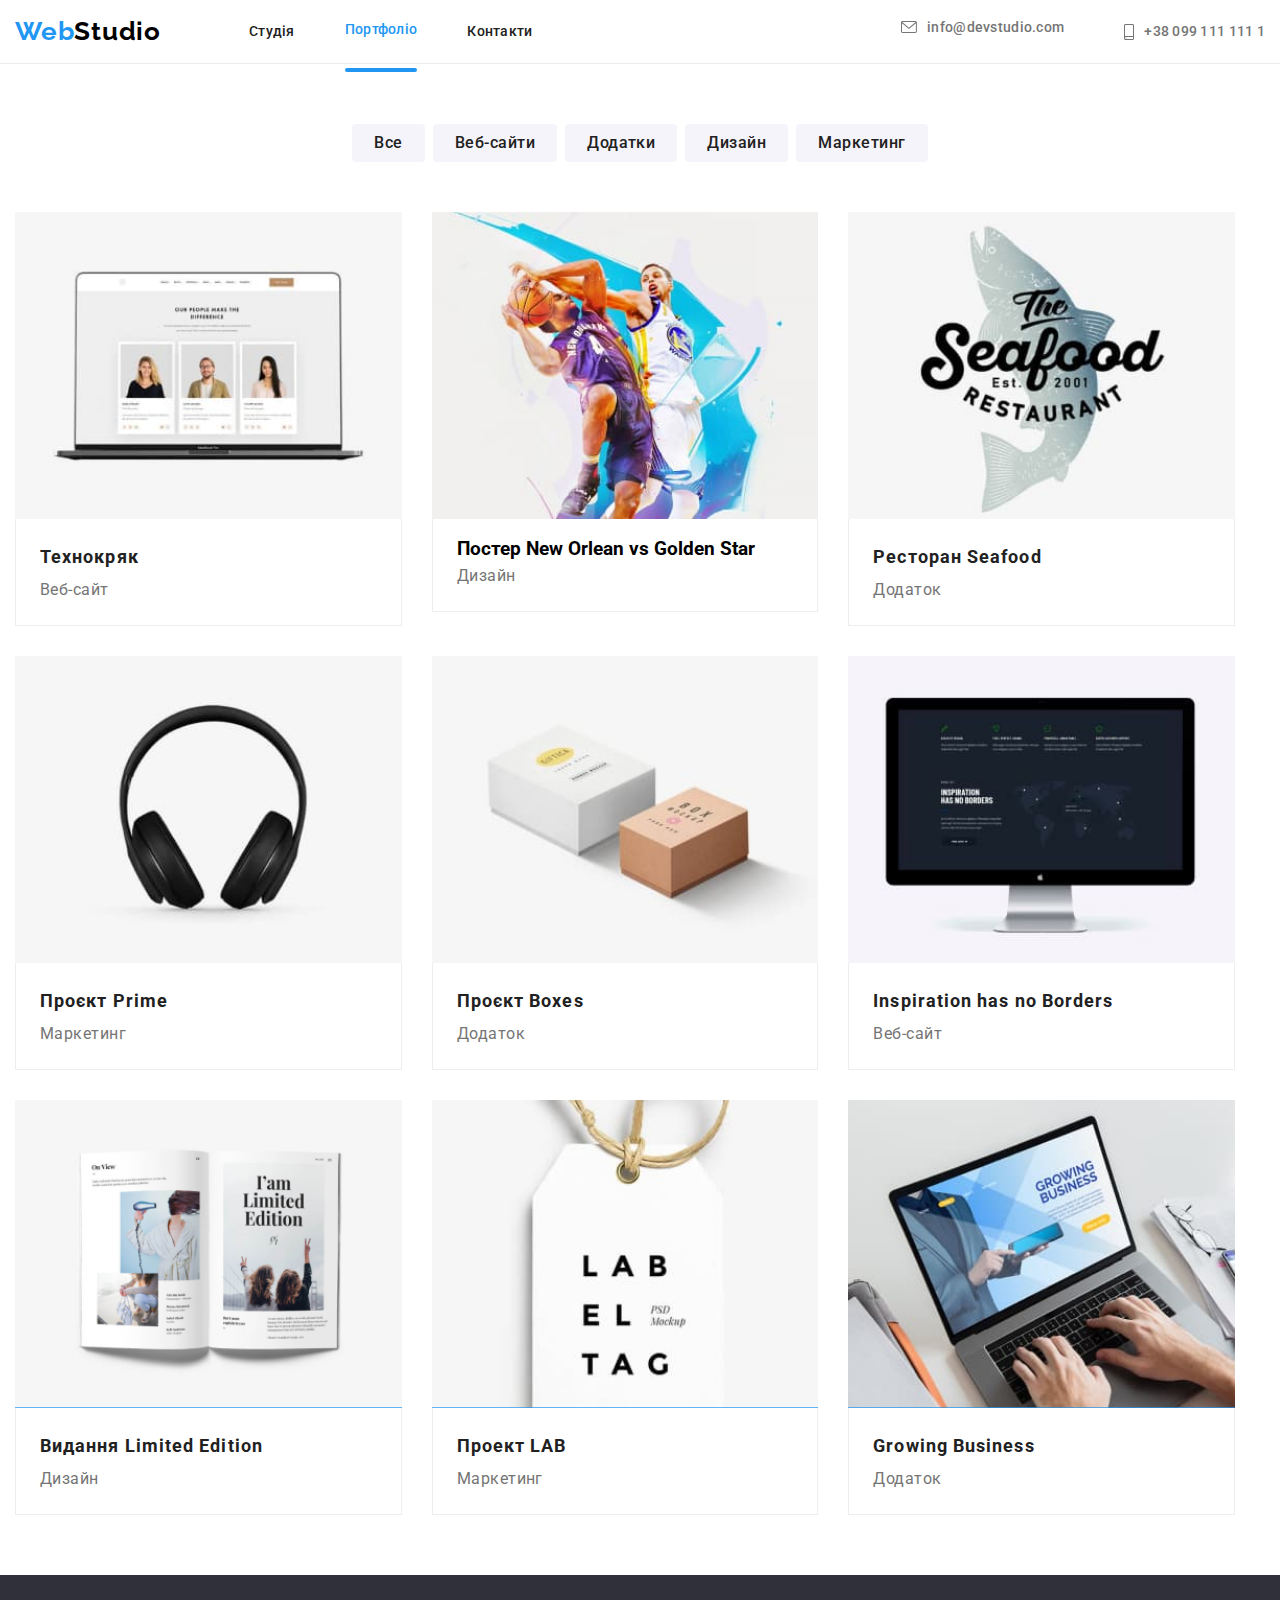
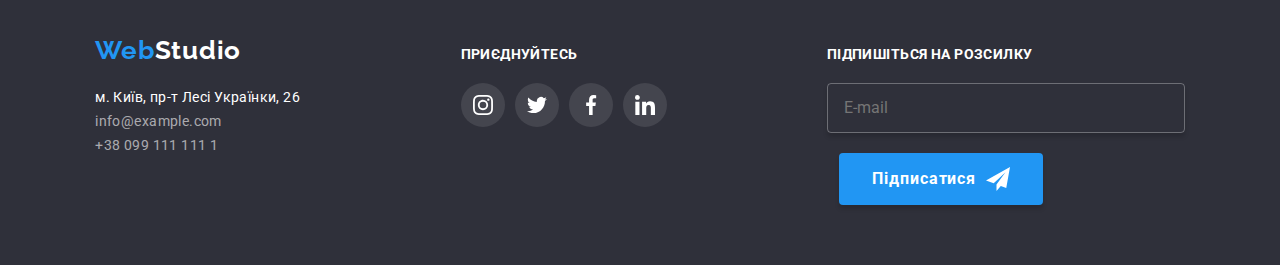
==== commit bca3fbd3: "hw-8" ====
--- a/portfolio.html
+++ b/portfolio.html
@@ -68,7 +68,7 @@
         </svg>
       </button>
     </div>
-      <div class="mob__menu" data-menu>
+      <div class="mob__menu is-hidden" data-menu>
         <div class="container">
           <div class="mob-menu-top">
         <button type="button" class="menu__close__btn" data-menu-close>
--- a/css/main.min.css
+++ b/css/main.min.css
@@ -1 +1 @@
-:root{--main-black-color: #000000;--main-white-color: #ffffff;--accent-color: #2196f3;--dark-main-color: #212121;--text-color: #757575;--main-footer-color: #2f303a;--background-primary-gray: #f5f4fa;--background-primary-darck: rgba(47, 48, 58, 0.8);--logo-company-color: #afb1b8}ul{margin:0px;padding-left:0px;list-style:none}.nav-main__link{cursor:pointer}footer{font-style:normal}img{display:block;max-width:100%;height:auto}body{font-family:Roboto,sans-serif}.list{list-style:none}.link{text-decoration:none}.section{padding-top:94px;padding-bottom:94px}@media screen and (min-width: 480px){.section{padding-top:60px;padding-bottom:60px}}@media screen and (min-width: 768px){.section{padding-top:60px;padding-bottom:60px}}.container{width:100%;padding-left:15px;padding-right:15px;margin-left:auto;margin-right:auto}@media screen and (min-width: 480px){.container{min-width:480px}}@media screen and (min-width: 768px){.container{width:768px}}@media screen and (min-width: 1200px){.container{width:1200px}}.title{font-weight:500;font-size:14px;line-height:1.33;letter-spacing:.02em;color:var(--dark-main-color)}.header{padding-top:24px;padding-bottom:24px;border-bottom:1px solid #ececec}@media screen and (min-width: 480px){.header{padding-top:16px;padding-bottom:16px;width:auto}}.header__container{display:-webkit-box;display:-ms-flexbox;display:flex}@media screen and (min-width: 768px){.header__container{margin-left:auto}}@media screen and (min-width: 320px)and (max-width: 480px){.header__container{-webkit-box-pack:justify;-ms-flex-pack:justify;justify-content:space-between;-webkit-box-align:center;-ms-flex-align:center;align-items:center}}@media screen and (min-width: 480px){.header__container{-webkit-box-pack:justify;-ms-flex-pack:justify;justify-content:space-between;-webkit-box-align:center;-ms-flex-align:center;align-items:center}}@media screen and (min-width: 1200px){.header__container{display:flexbox}}.logo{font-family:"Raleway";font-style:normal;font-weight:700;font-size:26px;line-height:1.2;letter-spacing:.03em}.web-logo{color:var(--accent-color)}.studio-logo{color:#000}@media screen and (min-width: 768x){.header-logo{margin-right:88px}}@media screen and (min-width: 1200px){.header-logo{margin-right:93px}}.navigation{display:none}@media screen and (min-width: 768px){.navigation{display:-webkit-box;display:-ms-flexbox;display:flex;margin-left:88px}}@media screen and (min-width: 1200px){.navigation{display:block}}.navigation__list{display:-webkit-box;display:-ms-flexbox;display:flex;-webkit-box-align:center;-ms-flex-align:center;align-items:center}.navigation__item:not(:last-child){margin-right:50px}.navigation__link{font-family:"Roboto";font-style:normal;font-weight:500;font-size:14px;line-height:1.4;letter-spacing:.02em;color:var(--dark-main-color);-webkit-transition:color 250ms cubic-bezier(0.4, 0, 0.2, 1);transition:color 250ms cubic-bezier(0.4, 0, 0.2, 1)}.navigation__link:hover,.navigation__link:focus{color:var(--accent-color)}@media screen and (min-width: 768px){.navigation__link{padding-top:32px;font-size:14px;line-height:1.14}}@media screen and (min-width: 320px)and (max-width: 767px){.connect__list{display:none}}@media screen and (min-width: 768px){.connect__list{display:block;-ms-flex-wrap:wrap;flex-wrap:wrap;gap:10px;margin-left:auto}}@media screen and (min-width: 1200px){.connect__list{display:-webkit-box;display:-ms-flexbox;display:flex;-webkit-box-align:center;-ms-flex-align:center;align-items:center}}@media screen and (min-width: 1200px){.connect__item:not(:last-child){margin-right:50px}}.line{position:relative;color:#2196f3}.current::after{content:"";position:relative;display:block;width:100%;height:4px;bottom:-0.5px;left:0;bottom:-29px;background-color:var(--accent-color);border:none;border-radius:2px}.connect__tell{display:-webkit-box;display:-ms-flexbox;display:flex;-webkit-box-align:center;-ms-flex-align:center;align-items:center;font-family:"Roboto";font-style:normal;font-weight:500;font-size:14px;line-height:1.4;letter-spacing:.02em;color:var(--text-color);-webkit-transition:color 250ms cubic-bezier(0.4, 0, 0.2, 1);transition:color 250ms cubic-bezier(0.4, 0, 0.2, 1)}.connect__tell:hover,.connect__tell:focus{color:#2196f3}@media screen and (min-width: 768px)and (max-width: 1200px){.connect__tell{font-size:12px;line-height:1.16}}.connect__mail{font-family:"Roboto";font-style:normal;font-weight:500;font-size:14px;line-height:16px;letter-spacing:.02em;color:var(--text-color);-webkit-transition:color 250ms cubic-bezier(0.4, 0, 0.2, 1);transition:color 250ms cubic-bezier(0.4, 0, 0.2, 1)}.connect__mail:hover,.connect__mail:focus{color:#2196f3}@media screen and (min-width: 768px){.connect__mail{-webkit-box-align:center;-ms-flex-align:center;align-items:center}}@media screen and (min-width: 768px)and (max-width: 1200px){.connect__mail{font-size:12px;line-height:1.16}}.connect__icon{display:-webkit-inline-box;display:-ms-inline-flexbox;display:inline-flex;fill:currentColor;margin-right:10px;-webkit-transition:color 250ms cubic-bezier(0.4, 0, 0.2, 1),fill 250ms cubic-bezier(0.4, 0, 0.2, 1);transition:color 250ms cubic-bezier(0.4, 0, 0.2, 1),fill 250ms cubic-bezier(0.4, 0, 0.2, 1)}.nav-main__mail:hover .connect__icon,.nav-main__mail:focus .connect__icon{fill:#2196f3}.menu__open__btn{display:-webkit-box;display:-ms-flexbox;display:flex;position:relative;padding:0;margin-left:auto;background:rgba(0,0,0,0);border:1px solid #fff}@media screen and (min-width: 768px){.menu__open__btn{display:none}}@media screen and (min-width: 1200px){.menu__open__btn{display:none}}.open__icon{fill:#212121;background-color:#fff;border:none}.mob__menu{display:-webkit-box;display:-ms-flexbox;display:flex;position:absolute;background-color:#fff;z-index:1;top:0;left:0;width:100vw;height:100vh}.mob__menu>.container{height:100%;display:-webkit-box;display:-ms-flexbox;display:flex;-webkit-box-orient:vertical;-webkit-box-direction:normal;-ms-flex-direction:column;flex-direction:column;-webkit-box-pack:justify;-ms-flex-pack:justify;justify-content:space-between}@media screen and (min-width: 768px){.mob__menu{display:none}}@media screen and (min-width: 1200px){.mob__menu{display:none}}.menu__close__btn{display:block;margin-left:auto;margin-top:21px;background:rgba(0,0,0,0);border:1px solid #fff}@media screen and (min-width: 768px){.menu__close__btn{display:none}}@media screen and (min-width: 1200px){.menu__close__btn{display:none}}.close__icon{display:block;fill:currentColor;margin:auto;background:#fff;border-radius:4px;border-radius:50%}.close__icon:hover,.close__icon:focus{color:#2196f3}.mob__menu__item:not(:last-child){margin-bottom:32px}.mob__menu__link{font-family:"Roboto";font-style:normal;font-weight:500;font-size:40px;line-height:1.6;letter-spacing:.02em;color:#212121}.mob__connect{margin-bottom:64px}.mob__connect__item:not(:last-child){margin-bottom:32px}.mob__connect__mail{font-family:"Roboto";font-style:normal;font-weight:500;font-size:24px;line-height:1.2;letter-spacing:.02em;color:#757575}.mob__connect__tell{font-family:"Roboto";font-style:normal;font-weight:500;font-size:34px;line-height:1.2;letter-spacing:.02em;color:#2196f3}.mob__soc__list{display:-webkit-box;display:-ms-flexbox;display:flex}.mob__soc__item:not(last-child){margin-right:20px}.mob__soc__link{font-family:"Roboto";font-style:normal;font-weight:500;font-size:18px;line-height:1.2x;letter-spacing:.02em;color:#2196f3}.menu{padding-top:94px;padding-bottom:94px}.button-logo{font-family:"Roboto";font-weight:500;font-size:16px;line-height:1.6;letter-spacing:.03em;color:var(--dark-main-color);display:-webkit-box;display:-ms-flexbox;display:flex;gap:15px 8px;list-style:none;margin-bottom:50px}@media screen and (max-width: 767px){.button-logo{-ms-flex-wrap:wrap;flex-wrap:wrap;margin-bottom:40px}}@media screen and (min-width: 768px)and (max-width: 1199px){.button-logo{-ms-flex-wrap:nowrap;flex-wrap:nowrap;-webkit-box-pack:center;-ms-flex-pack:center;justify-content:center;margin-bottom:30px}}@media screen and (min-width: 1200px){.button-logo{-webkit-box-pack:center;-ms-flex-pack:center;justify-content:center;margin-bottom:50px}}.button-item{font-family:"Roboto";font-style:normal;font-weight:500;font-size:16px;line-height:1.6;letter-spacing:.03em;color:#212121;background:#f5f4fa;border-radius:4px;border:0px;-webkit-transition:color 250ms cubic-bezier(0.4, 0, 0.2, 1),background-color 250ms cubic-bezier(0.4, 0, 0.2, 1);transition:color 250ms cubic-bezier(0.4, 0, 0.2, 1),background-color 250ms cubic-bezier(0.4, 0, 0.2, 1);padding:6px 22px}.button-item:hover,.button-item:focus{color:var(--main-white-color);background-color:var(--accent-color)}.about{padding-top:94px;padding-bottom:94px}.about__box{-webkit-box-pack:center;-ms-flex-pack:center;justify-content:center;height:120px;margin-bottom:30px;border-radius:4px;background-color:var(--background-primary-gray)}.about__title{font-size:14px;line-height:1.71;letter-spacing:.03em;color:var(--text-color)}.about__pretitle{font-weight:700;font-size:14px;line-height:1.14;letter-spacing:.03em;text-transform:uppercase;color:var(--dark-main-color);margin-top:0px;margin-bottom:10px}@media screen and (min-width: 480px){.about__pretitle{text-align:center}}@media screen and (min-width: 768px){.about__pretitle{text-align:left}}.about__item{width:100%}@media screen and (min-width: 768px){.about__item{width:calc((100% - 30px)/2)}}@media screen and (min-width: 1200px){.about__item{width:calc((100% - 120px)/4)}}.about__list{display:-webkit-box;display:-ms-flexbox;display:flex;-ms-flex-wrap:wrap;flex-wrap:wrap;gap:30px}.button-one{display:-webkit-box;display:-ms-flexbox;display:flex;background-color:var(--main-footer-color);text-align:center;background-image:-webkit-gradient(linear, left top, left bottom, from(rgba(47, 48, 58, 0.4)), to(rgba(47, 48, 58, 0.4))),url(../images/background.jpg);background-image:linear-gradient(rgba(47, 48, 58, 0.4), rgba(47, 48, 58, 0.4)),url(../images/background.jpg);background-repeat:no-repeat;background-position:center;background-size:contain}@media screen and (min-width: 480px){.button-one{padding:118px 60px;background-size:cover}}@media screen and (min-width: 767px){.button-one{padding:118px 204px;background-size:cover}}@media screen and (min-width: 1200px){.button-one{padding:200px 200px}}@media(min-device-pixel-ratio: 2),(-webkit-min-device-pixel-ratio: 2),(min-resolution: 192dpi),(min-resolution: 2dppx){.button-one{background-image:-webkit-gradient(linear, left top, left bottom, from(rgba(47, 48, 58, 0.4)), to(rgba(47, 48, 58, 0.4))),url(../images/header-mob-2x.jpg);background-image:linear-gradient(rgba(47, 48, 58, 0.4), rgba(47, 48, 58, 0.4)),url(../images/header-mob-2x.jpg)}}@media screen and (min-width: 768px){.button-one{background-image:-webkit-gradient(linear, left top, left bottom, from(rgba(47, 48, 58, 0.4)), to(rgba(47, 48, 58, 0.4))),url(../images/background.jpg);background-image:linear-gradient(rgba(47, 48, 58, 0.4), rgba(47, 48, 58, 0.4)),url(../images/background.jpg)}}@media screen and (min-width: 768px)and (min-device-pixel-ratio: 2),screen and (min-width: 768px)and (-webkit-min-device-pixel-ratio: 2),screen and (min-width: 768px)and (min-resolution: 192dpi),screen and (min-width: 768px)and (min-resolution: 2dppx){.button-one{background-image:-webkit-gradient(linear, left top, left bottom, from(rgba(47, 48, 58, 0.4)), to(rgba(47, 48, 58, 0.4))),url(../images/header-tablet-2x.jpg);background-image:linear-gradient(rgba(47, 48, 58, 0.4), rgba(47, 48, 58, 0.4)),url(../images/header-tablet-2x.jpg)}}@media screen and (min-width: 1200px){.button-one{background-image:-webkit-gradient(linear, left top, left bottom, from(rgba(47, 48, 58, 0.4)), to(rgba(47, 48, 58, 0.4))),url(../images/background.jpg);background-image:linear-gradient(rgba(47, 48, 58, 0.4), rgba(47, 48, 58, 0.4)),url(../images/background.jpg)}}@media screen and (min-width: 1200px)and (min-device-pixel-ratio: 2),screen and (min-width: 1200px)and (-webkit-min-device-pixel-ratio: 2),screen and (min-width: 1200px)and (min-resolution: 192dpi),screen and (min-width: 1200px)and (min-resolution: 2dppx){.button-one{background-image:-webkit-gradient(linear, left top, left bottom, from(rgba(47, 48, 58, 0.4)), to(rgba(47, 48, 58, 0.4))),url(../images/header-desktop-2x.jpg);background-image:linear-gradient(rgba(47, 48, 58, 0.4), rgba(47, 48, 58, 0.4)),url(../images/header-desktop-2x.jpg)}}.button-one__pretitle{margin-bottom:30px;text-align:center;margin-right:auto;margin-left:auto;font-family:"Roboto";font-style:normal;margin-bottom:30px;color:var(--main-white-color);font-weight:900;text-align:center;letter-spacing:.06em;text-transform:uppercase}@media screen and (min-width: 480px){.button-one__pretitle{line-height:1.6}}@media screen and (min-width: 768px){.button-one__pretitle{max-width:360px;font-size:26px;line-height:1.6}}@media screen and (min-width: 1200px){.button-one__pretitle{max-width:696px;font-size:44px}}.button-one__title{font-family:"Roboto";font-weight:700;font-size:16px;line-height:1.9;-webkit-box-align:center;-ms-flex-align:center;align-items:center;text-align:center;letter-spacing:.06em;color:var(--main-white-color);background-color:var(--accent-color);border:none;outline:none;-webkit-transition:color 250ms cubic-bezier(0.4, 0, 0.2, 1),background-color 250ms cubic-bezier(0.4, 0, 0.2, 1);transition:color 250ms cubic-bezier(0.4, 0, 0.2, 1),background-color 250ms cubic-bezier(0.4, 0, 0.2, 1)}@media screen and (min-width: 480px){.button-one__title{padding:10px 24px}}@media screen and (min-width: 768px){.button-one__title{padding:10px 24px}}@media screen and (min-width: 1200px){.button-one__title{padding:10px 32px}}.whoweare{display:none}@media screen and (min-width: 1200px){.whoweare{display:-webkit-box;display:-ms-flexbox;display:flex;background-color:var(--main-white-color)}}.team-title{font-weight:700;font-size:36px;line-height:1.16;text-align:center;letter-spacing:.03em;color:var(--dark-main-color)}.whoweare{padding-bottom:94px}.whoweare .team-title{-webkit-box-pack:center;-ms-flex-pack:center;justify-content:center;margin-bottom:50px;display:-webkit-box;display:-ms-flexbox;display:flex}.whoweare .whoweare__list{display:-webkit-box;display:-ms-flexbox;display:flex}.menu-logo{background:var(--accent-color)}.whoweare__item{position:relative}.whoweare__list .whoweare__item+.whoweare__item{margin-left:30px}.whoweare__text{position:absolute;bottom:0;left:0;right:0;margin:0;padding-top:27px;padding-bottom:27px;font-weight:700;font-size:14px;line-height:1.143;text-align:center;text-transform:uppercase;color:var(--main-white-color);background-color:rgba(47,48,58,.8)}.teamphoto-list{display:-webkit-box;display:-ms-flexbox;display:flex;-ms-flex-wrap:wrap;flex-wrap:wrap;gap:30px;margin-left:auto;margin-right:auto;padding:0}.team .team-title{-webkit-box-pack:center;-ms-flex-pack:center;justify-content:center;margin-bottom:30px}@media screen and (min-width: 1200px){.team .team-title{margin-bottom:50px}}@media screen and (max-width: 1199px){.team-title{font-size:28px;line-height:1.7}}.team-photo{background-color:var(--main-white-color);-webkit-box-shadow:0px 1px 3px rgba(0,0,0,.12),0px 1px 1px rgba(0,0,0,.14),0px 2px 1px rgba(0,0,0,.2);box-shadow:0px 1px 3px rgba(0,0,0,.12),0px 1px 1px rgba(0,0,0,.14),0px 2px 1px rgba(0,0,0,.2);border-radius:0px 0px 4px 4px}@media screen and (min-width: 768px){.team-photo{width:calc((100% - 30px)/2);display:-webkit-box;display:-ms-flexbox;display:flex;-webkit-box-orient:vertical;-webkit-box-direction:normal;-ms-flex-direction:column;flex-direction:column}}@media screen and (min-width: 1200px){.team-photo{width:calc((100% - 90px)/4)}}.team{padding-top:60px;padding-bottom:60px;background-color:var(--background-primary-gray)}@media screen and (min-width: 1200px){.team{padding-top:94px;padding-bottom:94px}}.teamdiv{padding-top:30px;padding-bottom:30px}.team-name{font-weight:500;font-size:16px;line-height:1.19;text-align:center;letter-spacing:.03em;color:var(--dark-main-color);margin-bottom:10px}.team-soc{display:-webkit-box;display:-ms-flexbox;display:flex;-webkit-box-pack:center;-ms-flex-pack:center;justify-content:center;gap:10px}.team-soc-link{display:-webkit-box;display:-ms-flexbox;display:flex;height:44px;width:44px;border-radius:50%;background-color:#fff;-webkit-box-align:center;-ms-flex-align:center;align-items:center;-webkit-box-pack:center;-ms-flex-pack:center;justify-content:center;-webkit-transition:fill 250ms cubic-bezier(0.4, 0, 0.2, 1),background-color 250ms cubic-bezier(0.4, 0, 0.2, 1);transition:fill 250ms cubic-bezier(0.4, 0, 0.2, 1),background-color 250ms cubic-bezier(0.4, 0, 0.2, 1)}.team-soc-link:hover,.team-soc-link:focus{background-color:var(--accent-color)}.team-soc-icon{-webkit-box-pack:center;-ms-flex-pack:center;justify-content:center;fill:#afb1b8}.team-soc-link:hover .team-soc-icon,.team-soc-link:focus .team-soc-icon{fill:#fff}.team-position{font-weight:400;font-size:16px;line-height:1.19;text-align:center;letter-spacing:.03em;margin-bottom:16px;color:var(--text-color)}.marketing-title{font-style:normal;font-weight:700;font-size:18px;line-height:2;letter-spacing:.06em;color:var(--dark-main-color)}.marketing-pre{font-weight:400;font-size:16px;line-height:1.88;letter-spacing:.03em;color:var(--text-color)}.marketing-wrap{position:relative;overflow:hidden}.marketing{display:-webkit-box;display:-ms-flexbox;display:flex;-ms-flex-wrap:wrap;flex-wrap:wrap;gap:30px;list-style:none}.marketing-item{width:100%}.marketing-item:hover,.marketing-item:focus{-webkit-box-shadow:0px 1px 3px rgba(0,0,0,.12),0px 1px 1px rgba(0,0,0,.14),0px 2px 1px rgba(0,0,0,.2);box-shadow:0px 1px 3px rgba(0,0,0,.12),0px 1px 1px rgba(0,0,0,.14),0px 2px 1px rgba(0,0,0,.2)}@media screen and (min-width: 768px){.marketing-item{-ms-flex-preferred-size:calc((100% - 30px)/2);flex-basis:calc((100% - 30px)/2)}}@media screen and (min-width: 1200px){.marketing-item{-ms-flex-preferred-size:calc((100% - 90px)/3);flex-basis:calc((100% - 90px)/3)}}.markdiv{padding:20px 24px;border-right:1px solid #eee;border-left:1px solid #eee;border-bottom:1px solid #eee}.marketing-text{position:absolute;top:0px;left:0px;font-family:"Roboto";font-style:normal;font-weight:400;font-size:18px;line-height:1.5;letter-spacing:.03em;color:var(--main-white-color);background-color:rgba(33,150,243,.9);padding:63px 27px;height:100%;-webkit-transform:translateY(100%);transform:translateY(100%);-webkit-transition:-webkit-transform 250ms linear;transition:-webkit-transform 250ms linear;transition:transform 250ms linear;transition:transform 250ms linear, -webkit-transform 250ms linear;overflow:auto}.marketing-item:hover .marketing-text{-webkit-transform:translateY(0%);transform:translateY(0%)}.clients{padding-top:60px;padding-bottom:60px}@media screen and (min-width: 1200px){.clients{padding-top:94px;padding-bottom:94px}}.clients-title{font-family:"Roboto";font-style:normal;font-weight:700;font-size:36px;line-height:1.16;text-align:center;letter-spacing:.03em;margin-top:0;margin-bottom:30px;color:#212121}@media screen and (max-width: 1199px){.clients-title{font-size:28px;line-height:1.7}}@media screen and (min-width: 1200px){.clients-title{margin-bottom:50px}}@media screen and (max-width: 480px){.clients-list{display:-webkit-box;display:-ms-flexbox;display:flex;-webkit-box-orient:vertical;-webkit-box-direction:normal;-ms-flex-direction:column;flex-direction:column;-webkit-box-align:center;-ms-flex-align:center;align-items:center}}@media screen and (min-width: 481px)and (max-width: 767px){.clients-list{display:-webkit-box;display:-ms-flexbox;display:flex;-ms-flex-wrap:wrap;flex-wrap:wrap;-webkit-box-pack:justify;-ms-flex-pack:justify;justify-content:space-between}}@media screen and (min-width: 768px){.clients-list{display:-webkit-box;display:-ms-flexbox;display:flex;-ms-flex-wrap:wrap;flex-wrap:wrap;-webkit-box-pack:justify;-ms-flex-pack:justify;justify-content:space-between}}@media screen and (min-width: 1200px){.clients-list{display:-webkit-box;display:-ms-flexbox;display:flex;-webkit-box-pack:justify;-ms-flex-pack:justify;justify-content:space-between}}@media screen and (max-width: 767px){.clients-item{margin-bottom:30px}}@media screen and (min-width: 768px){.clients-item{margin-bottom:30px;width:calc((100% - 30px)/3)}}@media screen and (min-width: 1200px){.clients-item{width:calc((100% - 150px)/6)}}.clients-link{display:-webkit-box;display:-ms-flexbox;display:flex;-webkit-box-align:center;-ms-flex-align:center;align-items:center;-webkit-box-pack:center;-ms-flex-pack:center;justify-content:center;width:170px;height:90px;color:var(--logo-company-color);border:1px solid var(--logo-company-color);border-radius:4px;margin:0px;padding:16px 0px;-webkit-transition:border-color 250ms cubic-bezier(0.4, 0, 0.2, 1),fill 250ms cubic-bezier(0.4, 0, 0.2, 1);transition:border-color 250ms cubic-bezier(0.4, 0, 0.2, 1),fill 250ms cubic-bezier(0.4, 0, 0.2, 1)}.clients-link:hover,.clients-link:focus{fill:#2196f3;border-color:var(--accent-color)}@media screen and (max-width: 767px){.clients-link{width:210px;height:92px}}@media screen and (min-width: 768px){.clients-link{width:226px;height:92px}}@media screen and (min-width: 1200px){.clients-link{width:170px;height:92px}}.clients-btn{fill:var(--logo-company-color);-webkit-transition:border-color 250ms cubic-bezier(0.4, 0, 0.2, 1),fill 250ms cubic-bezier(0.4, 0, 0.2, 1);transition:border-color 250ms cubic-bezier(0.4, 0, 0.2, 1),fill 250ms cubic-bezier(0.4, 0, 0.2, 1)}.clients-link:hover .clients-btn,.clients-link:focus .clients-btn{fill:var(--accent-color)}.footmain{padding-top:60px;padding-bottom:60px;background-color:#2f303a}@media screen and (min-width: 768px){.footmain-container{display:-webkit-box;display:-ms-flexbox;display:flex;-ms-flex-wrap:wrap;flex-wrap:wrap;-webkit-box-align:baseline;-ms-flex-align:baseline;align-items:baseline;-ms-flex-pack:distribute;justify-content:space-around}}@media screen and (min-width: 1200px){.footmain-container{display:-webkit-box;display:-ms-flexbox;display:flex}}.studio-logofoot{color:var(--main-white-color)}.footer-logo{margin-bottom:20px}@media screen and (max-width: 767px){.footer-logo{margin:0px}}.map-google{font-style:normal;font-weight:400;font-size:14px;line-height:1.7;letter-spacing:.03em;color:var(--main-white-color)}.web{display:inline-block;text-align:center}.footmain__add{text-align:center;margin-bottom:60px}@media screen and (min-width: 1200px){.footmain__add{margin-bottom:60px;text-align:left}}.footmain-adress{font-family:"Roboto";font-style:normal;font-weight:400;font-size:14px;line-height:1.7;letter-spacing:.03em;color:rgba(255,255,255,.6)}.address{display:inline-block;margin-bottom:9px;text-align:center}.welcome{margin-bottom:60px}.welcome-title{display:block;margin:0;margin-bottom:20px;color:var(--main-white-color);font-weight:700;font-size:14px;line-height:1.14;letter-spacing:.03em;text-transform:uppercase;text-align:center}@media screen and (min-width: 1200px){.welcome-title{text-align:left}}.team-soc-join{height:44px;width:44px;border-radius:50%;background-color:rgba(255,255,255,.1);-webkit-box-pack:center;-ms-flex-pack:center;justify-content:center;-webkit-transition:background-color 250ms cubic-bezier(0.4, 0, 0.2, 1);transition:background-color 250ms cubic-bezier(0.4, 0, 0.2, 1)}.team-soc-join:hover,.team-soc-join:focus{background-color:var(--accent-color)}.team-soc-icon1{-webkit-box-pack:center;-ms-flex-pack:center;justify-content:center;fill:#fff;-webkit-transition:background-color 250ms cubic-bezier(0.4, 0, 0.2, 1);transition:background-color 250ms cubic-bezier(0.4, 0, 0.2, 1)}.team-soc-join:hover .team-soc-icon1 .team-soc-join:focus .team-soc-icon1{fill:#fff}@media screen and (min-width: 1200px){.footer-form{display:-webkit-box;display:-ms-flexbox;display:flex;-webkit-box-align:start;-ms-flex-align:start;align-items:flex-start}}.footer-form__icon{display:inline-block;margin-left:10px;fill:var(--main-white-color)}.form-title{color:var(--main-white-color);font-weight:700;font-size:14px;line-height:1.14;letter-spacing:.03em;text-transform:uppercase;text-align:center}@media screen and (min-width: 768px){.form-title{-ms-flex-wrap:nowrap;flex-wrap:nowrap}}@media screen and (min-width: 1200px){.form-title{text-align:left}}.footer-form input[type=email]{margin-bottom:20px;height:50px;background:inherit;border:1px solid rgba(255,255,255,.3);-webkit-box-shadow:0px 4px 4px rgba(0,0,0,.15);box-shadow:0px 4px 4px rgba(0,0,0,.15);border-radius:4px;outline:none;padding:12px 16px;font-size:16px;line-height:1.87;color:rgba(255,255,255,.6);width:100%}@media screen and (min-width: 480px){.footer-form input[type=email]{display:block;margin-left:auto;margin-right:auto;width:100%}}@media screen and (min-width: 768x){.footer-form input[type=email]{display:-webkit-box;display:-ms-flexbox;display:flex;-ms-flex-wrap:wrap;flex-wrap:wrap}}@media screen and (min-width: 1200px){.footer-form input[type=email]{width:358px}}@media screen and (min-width: 1200px){.form-modal{display:-webkit-box;display:-ms-flexbox;display:flex;-webkit-box-orient:horizontal;-webkit-box-direction:normal;-ms-flex-direction:row;flex-direction:row;-webkit-box-pack:justify;-ms-flex-pack:justify;justify-content:space-between;-webkit-box-align:center;-ms-flex-align:center;align-items:center}}.footer-form__button{border:1px solid rgba(0,0,0,0);padding:10px 32px;min-width:200px;min-height:50px;-webkit-box-shadow:0px 4px 4px rgba(0,0,0,.15);box-shadow:0px 4px 4px rgba(0,0,0,.15);border-radius:4px;cursor:pointer;color:var(--main-white-color);background-color:var(--accent-color);outline:none;font-weight:700;font-size:16px;line-height:1.87;text-decoration:none;text-align:center;letter-spacing:.06em;display:-webkit-box;display:-ms-flexbox;display:flex;-webkit-box-align:center;-ms-flex-align:center;align-items:center;margin-left:auto;margin-right:auto}@media screen and (min-width: 1200px){.footer-form__button{margin-left:12px}}.modal{position:absolute;min-height:609px;width:450px;background-color:#fff;border-radius:4px;padding:40px;left:50%;top:30%;-webkit-transform:translate(-50%, -50%) scale(1) rotate(0);transform:translate(-50%, -50%) scale(1) rotate(0);-webkit-transition:-webkit-transform 250ms;transition:-webkit-transform 250ms;transition:transform 250ms;transition:transform 250ms, -webkit-transform 250ms;-webkit-transform:translate(-50%, -30%) scale(1);transform:translate(-50%, -30%) scale(1)}@media screen and (min-width: 768px){.modal{position:absolute;min-height:609px;width:450px;background-color:#fff;border-radius:4px;left:50%;right:50%;-webkit-transform:translate(-50%, -50%) scale(1) rotate(0);transform:translate(-50%, -50%) scale(1) rotate(0);-webkit-transition:-webkit-transform 250ms;transition:-webkit-transform 250ms;transition:transform 250ms;transition:transform 250ms, -webkit-transform 250ms;padding:40px;-webkit-transform:translate(-50%, -30%) scale(1);transform:translate(-50%, -30%) scale(1)}}@media screen and (min-width: 1200px){.modal{position:absolute;min-height:609px;width:450px;background-color:#fff;border-radius:4px;top:50%;left:50%;-webkit-transform:translate(-50%, -50%) scale(1) rotate(0);transform:translate(-50%, -50%) scale(1) rotate(0);-webkit-transition:-webkit-transform 250ms;transition:-webkit-transform 250ms;transition:transform 250ms;transition:transform 250ms, -webkit-transform 250ms;padding:40px;min-height:581px;width:528px}}.backdrop{position:fixed;top:0%;left:0%;width:100%;height:100%;color:rgba(0,0,0,.2);background:rgba(0,0,0,.2);opacity:1;-webkit-transition:opacity 250ms linear,visibility 250ms;transition:opacity 250ms linear,visibility 250ms}.is-hidden{opacity:0;visibility:hidden;pointer-events:none}.backdrop.is-hidden .modal{-webkit-transform:translate(-50%, -50%) scale(0) rotate(-180deg);transform:translate(-50%, -50%) scale(0) rotate(-180deg)}.backdrop.is-hidden .modal .modal-close{-webkit-transform:scale(1);transform:scale(1)}.close{position:absolute;top:8px;right:8px;width:30px;height:30px;cursor:pointer;color:#000;background-color:var(--main-white-color);border-radius:50%;border:none;outline:none;-webkit-box-shadow:0px 2px 1px rgba(0,0,0,.2),0px 1px 1px rgba(0,0,0,.14),0px 1px 3px rgba(0,0,0,.12);box-shadow:0px 2px 1px rgba(0,0,0,.2),0px 1px 1px rgba(0,0,0,.14),0px 1px 3px rgba(0,0,0,.12);-webkit-transform:scale(1);transform:scale(1);-webkit-transition:all 250ms cubic-bezier(0.4, 0, 0.2, 1);transition:all 250ms cubic-bezier(0.4, 0, 0.2, 1)}.close:hover,.close:focus,.close:active{fill:var(--main-white-color);border:.5px groove var(--background-primary-gray);-webkit-transition:all 250ms cubic-bezier(0.4, 0, 0.2, 1);transition:all 250ms cubic-bezier(0.4, 0, 0.2, 1)}.modal-close{display:block;fill:currentColor;margin:auto;background:#fff;border-radius:4px;border-radius:50%}.close:hover .modal-close,.close:focus .modal-close,.close:hover,.close:focus{-webkit-transform:scale(1.3);transform:scale(1.3);background-color:var(--accent-color);fill:var(--main-white-color);-webkit-transition:all 250ms cubic-bezier(0.4, 0, 0.2, 1);transition:all 250ms cubic-bezier(0.4, 0, 0.2, 1)}.input-form{width:100%;height:40px;border:1px solid rgba(33,33,33,.2);border-radius:4px;padding-left:42px;font-weight:400;font-size:12px;line-height:.8;letter-spacing:.01em;color:#757575}.input-form:focus{outline-color:#2196f3}.input-wrap{position:relative}.input-field{margin-bottom:12px}.input-field-comm{margin-bottom:30px}.input-comment{margin-bottom:20px}.form-icon{position:absolute;left:12px;top:50%;-webkit-transform:translateY(-50%);transform:translateY(-50%);display:block}.input-form:focus+.form-icon{fill:#2196f3}.error{display:none}.input-title{font-weight:400;font-size:12px;line-height:1.17;letter-spacing:.01em;color:var(--text-color);display:block;margin-bottom:4px;left:42px;-webkit-transition:all 250ms cubic-bezier(0.4, 0, 0.2, 1);transition:all 250ms cubic-bezier(0.4, 0, 0.2, 1)}.modal-text{width:100%;height:120px;border:1px solid rgba(33,33,33,.2);border-radius:4px;resize:none;padding:12px 16px;font-weight:400;font-size:12px;line-height:.8;letter-spacing:.01em;color:rgba(117,117,117,.5)}.send-btn{display:block;background:#188ce8;color:#fff;-webkit-box-shadow:0px 4px 4px rgba(0,0,0,.15);box-shadow:0px 4px 4px rgba(0,0,0,.15);border-radius:4px;border:1px solid rgba(0,0,0,0);padding:10px 52px;min-width:200px;min-height:50px;cursor:pointer;outline:none;font-weight:700;font-size:16px;line-height:1.87;text-decoration:none;letter-spacing:.06em;text-align:center;margin:0 auto}.chekbox-text{font-weight:400;font-size:12px;line-height:1.6;letter-spacing:.03em;color:var(--text-color);-webkit-box-pack:center;-ms-flex-pack:center;justify-content:center}@media screen and (min-width: 1200px){.chekbox-text{font-size:14px;line-height:1.7}}.chekbox-text span{display:-webkit-box;display:-ms-flexbox;display:flex;width:16px;height:15px;margin-right:8px;border-radius:4px;cursor:pointer;fill:solid 212121;-webkit-transition:all 250ms cubic-bezier(0.4, 0, 0.2, 1);transition:all 250ms cubic-bezier(0.4, 0, 0.2, 1)}.input-che:checked+.chekbox-text span{background-color:var(--accent-color);border-color:rgba(0,0,0,0)}.input-che:focus+.chekbox-text span{border-color:var(--accent-color)}.icon-che{border:2px solid;border-color:var(--dark-main-color);fill:var(--main-white-color);-webkit-transition:250ms cubic-bezier(0.4, 0, 0.2, 1);transition:250ms cubic-bezier(0.4, 0, 0.2, 1)}.modal-checkbox{fill:var(--dark-main-color)}.modal-link{color:#2196f3;text-decoration:underline}.chek-link{padding-left:3px}.input-che:checked+.chekbox-text .icon-che{background-color:var(--accent-color);border:none;fill:var(--main-white-color)}.modal-title{font-weight:700;font-size:20px;line-height:1.15;text-align:center;letter-spacing:.03em;color:#212121;text-align:center;margin-bottom:12px}.visually-hidden{position:absolute;width:1px;height:1px;margin:-1px;border:0;padding:0;white-space:nowrap;-webkit-clip-path:inset(100%);clip-path:inset(100%);clip:rect(0 0 0 0);overflow:hidden}.connect__mail,.about__box,.team-soc-icon,.team-soc-join,.team-soc-icon1,.send-btn,.chekbox-text{display:-webkit-box;display:-ms-flexbox;display:flex;-webkit-box-align:center;-ms-flex-align:center;align-items:center}/*# sourceMappingURL=main.min.css.map */+:root{--main-black-color: #000000;--main-white-color: #ffffff;--accent-color: #2196f3;--dark-main-color: #212121;--text-color: #757575;--main-footer-color: #2f303a;--background-primary-gray: #f5f4fa;--background-primary-darck: rgba(47, 48, 58, 0.8);--logo-company-color: #afb1b8}p,h1,h2,h3,h4,h5,h6{margin:0px;padding:0px}ul,li{margin:0px;padding:0px;list-style:none}.nav-main__link{cursor:pointer}footer{font-style:normal}img{display:block;max-width:100%;height:auto}body{font-family:Roboto,sans-serif}.list{list-style:none}.link{text-decoration:none}.section{padding-top:94px;padding-bottom:94px}@media screen and (min-width: 480px){.section{padding-top:60px;padding-bottom:60px}}@media screen and (min-width: 768px){.section{padding-top:60px;padding-bottom:60px}}.container{padding-left:15px;padding-right:15px;margin-left:auto;margin-right:auto}@media screen and (min-width: 480px){.container .container{width:480px;margin-left:auto;margin-right:auto}}@media screen and (min-width: 768px){.container .container{width:768px;margin-left:auto;margin-right:auto}}@media screen and (min-width: 1200px){.container .container{width:1200px;margin-left:auto;margin-right:auto}}.title{font-weight:500;font-size:14px;line-height:1.33;letter-spacing:.02em;color:var(--dark-main-color)}.header{padding-top:24px;padding-bottom:24px;border-bottom:1px solid #ececec}@media screen and (min-width: 480px){.header{padding-top:16px;padding-bottom:16px;width:auto}}.header__container{display:-webkit-box;display:-ms-flexbox;display:flex}@media screen and (min-width: 768px){.header__container{margin-left:auto}}@media screen and (min-width: 320px)and (max-width: 480px){.header__container{-webkit-box-pack:justify;-ms-flex-pack:justify;justify-content:space-between;-webkit-box-align:center;-ms-flex-align:center;align-items:center}}@media screen and (min-width: 480px){.header__container{-webkit-box-pack:justify;-ms-flex-pack:justify;justify-content:space-between;-webkit-box-align:center;-ms-flex-align:center;align-items:center}}@media screen and (min-width: 1200px){.header__container{display:flexbox}}.logo{font-family:"Raleway";font-style:normal;font-weight:700;font-size:26px;line-height:1.2;letter-spacing:.03em}.web-logo{color:var(--accent-color)}.studio-logo{color:#000}@media screen and (min-width: 768x){.header-logo{margin-right:88px}}.navigation{display:none}@media screen and (min-width: 768px){.navigation{display:-webkit-box;display:-ms-flexbox;display:flex;margin-left:88px}}@media screen and (min-width: 1200px){.navigation{display:block}}.navigation__list{display:-webkit-box;display:-ms-flexbox;display:flex;-webkit-box-align:center;-ms-flex-align:center;align-items:center}.navigation__item:not(:last-child){margin-right:50px}.navigation__link{font-family:"Roboto";font-style:normal;font-weight:500;font-size:14px;line-height:1.4;letter-spacing:.02em;color:var(--dark-main-color);-webkit-transition:color 250ms cubic-bezier(0.4, 0, 0.2, 1);transition:color 250ms cubic-bezier(0.4, 0, 0.2, 1)}.navigation__link:hover,.navigation__link:focus{color:var(--accent-color)}@media screen and (min-width: 768px){.navigation__link{padding-top:32px;font-size:14px;line-height:1.14}}@media screen and (min-width: 320px)and (max-width: 767px){.connect__list{display:none}}@media screen and (min-width: 768px){.connect__list{display:block;-ms-flex-wrap:wrap;flex-wrap:wrap;gap:10px;margin-left:auto}}@media screen and (min-width: 1200px){.connect__list{display:-webkit-box;display:-ms-flexbox;display:flex;-webkit-box-align:center;-ms-flex-align:center;align-items:center}}@media screen and (min-width: 1200px){.connect__item:not(:last-child){margin-right:50px}}@media screen and (min-width: 768px){.connect__item:not(:last-child){margin-bottom:10px}}.line{position:relative;color:#2196f3}.current::after{content:"";position:relative;display:block;width:100%;height:4px;bottom:-0.5px;left:0;bottom:-29px;background-color:var(--accent-color);border:none;border-radius:2px}.connect__tell{display:-webkit-box;display:-ms-flexbox;display:flex;-webkit-box-align:center;-ms-flex-align:center;align-items:center;font-family:"Roboto";font-style:normal;font-weight:500;font-size:14px;line-height:1.4;letter-spacing:.02em;color:var(--text-color);-webkit-transition:color 250ms cubic-bezier(0.4, 0, 0.2, 1);transition:color 250ms cubic-bezier(0.4, 0, 0.2, 1)}.connect__tell:hover,.connect__tell:focus{color:#2196f3}@media screen and (min-width: 768px)and (max-width: 1200px){.connect__tell{font-size:12px;line-height:1.16}}.connect__mail{font-family:"Roboto";font-style:normal;font-weight:500;font-size:14px;line-height:16px;letter-spacing:.02em;color:var(--text-color);-webkit-transition:color 250ms cubic-bezier(0.4, 0, 0.2, 1);transition:color 250ms cubic-bezier(0.4, 0, 0.2, 1)}.connect__mail:hover,.connect__mail:focus{color:#2196f3}@media screen and (min-width: 768px){.connect__mail{-webkit-box-align:center;-ms-flex-align:center;align-items:center}}@media screen and (min-width: 768px)and (max-width: 1200px){.connect__mail{font-size:12px;line-height:1.16}}.connect__icon{display:-webkit-inline-box;display:-ms-inline-flexbox;display:inline-flex;fill:currentColor;margin-right:10px;-webkit-transition:color 250ms cubic-bezier(0.4, 0, 0.2, 1),fill 250ms cubic-bezier(0.4, 0, 0.2, 1);transition:color 250ms cubic-bezier(0.4, 0, 0.2, 1),fill 250ms cubic-bezier(0.4, 0, 0.2, 1)}.nav-main__mail:hover .connect__icon,.nav-main__mail:focus .connect__icon{fill:#2196f3}.menu__open__btn{display:-webkit-box;display:-ms-flexbox;display:flex;position:relative;padding:0;margin-left:auto;background:rgba(0,0,0,0);border:1px solid #fff}@media screen and (min-width: 768px){.menu__open__btn{display:none}}@media screen and (min-width: 1200px){.menu__open__btn{display:none}}.open__icon{fill:#212121;background-color:#fff;border:none}.mob__menu{display:-webkit-box;display:-ms-flexbox;display:flex;position:absolute;background-color:#fff;z-index:1;top:0;left:0;width:100vw;height:100vh}.mob__menu>.container{height:100%;display:-webkit-box;display:-ms-flexbox;display:flex;-webkit-box-orient:vertical;-webkit-box-direction:normal;-ms-flex-direction:column;flex-direction:column;-webkit-box-pack:justify;-ms-flex-pack:justify;justify-content:space-between}@media screen and (min-width: 768px){.mob__menu{display:none}}@media screen and (min-width: 1200px){.mob__menu{display:none}}.menu__close__btn{display:block;margin-left:auto;margin-top:21px;background:rgba(0,0,0,0);border:1px solid #fff}@media screen and (min-width: 768px){.menu__close__btn{display:none}}@media screen and (min-width: 1200px){.menu__close__btn{display:none}}.close__icon{display:block;fill:currentColor;margin:auto;background:#fff;border-radius:4px;border-radius:50%}.close__icon:hover,.close__icon:focus{color:#2196f3}.mob__menu__item:not(:last-child){margin-bottom:32px}.mob__menu__link{font-family:"Roboto";font-style:normal;font-weight:500;font-size:40px;line-height:1.6;letter-spacing:.02em;color:#212121}.mob__connect{margin-bottom:64px}.mob__connect__item:not(:last-child){margin-bottom:32px}.mob__connect__mail{font-family:"Roboto";font-style:normal;font-weight:500;font-size:24px;line-height:1.2;letter-spacing:.02em;color:#757575}.mob__connect__tell{font-family:"Roboto";font-style:normal;font-weight:500;font-size:34px;line-height:1.2;letter-spacing:.02em;color:#2196f3}.mob__soc__list{display:-webkit-box;display:-ms-flexbox;display:flex}.mob__soc__item:not(last-child){margin-right:20px}.mob__soc__link{font-family:"Roboto";font-style:normal;font-weight:500;font-size:18px;line-height:1.2x;letter-spacing:.02em;color:#2196f3}.menu{padding-top:94px;padding-bottom:94px}@media screen and (min-width: 768px){.menu{padding-top:60px;padding-bottom:60px}}.button-logo{font-family:"Roboto";font-weight:500;font-size:16px;line-height:1.6;letter-spacing:.03em;color:var(--dark-main-color);display:-webkit-box;display:-ms-flexbox;display:flex;gap:15px 8px;list-style:none;margin-bottom:50px}@media screen and (max-width: 767px){.button-logo{-ms-flex-wrap:wrap;flex-wrap:wrap;margin-bottom:40px}}@media screen and (min-width: 768px)and (max-width: 1199px){.button-logo{-ms-flex-wrap:nowrap;flex-wrap:nowrap;-webkit-box-pack:center;-ms-flex-pack:center;justify-content:center;margin-bottom:30px}}@media screen and (min-width: 1200px){.button-logo{-webkit-box-pack:center;-ms-flex-pack:center;justify-content:center;margin-bottom:50px}}.button-item{font-family:"Roboto";font-style:normal;font-weight:500;font-size:16px;line-height:1.6;letter-spacing:.03em;color:#212121;background:#f5f4fa;border-radius:4px;border:0px;-webkit-transition:color 250ms cubic-bezier(0.4, 0, 0.2, 1),background-color 250ms cubic-bezier(0.4, 0, 0.2, 1);transition:color 250ms cubic-bezier(0.4, 0, 0.2, 1),background-color 250ms cubic-bezier(0.4, 0, 0.2, 1);padding:6px 22px}.button-item:hover,.button-item:focus{color:var(--main-white-color);background-color:var(--accent-color)}@media screen and (min-width: 480px){.about{margin-top:60px;margin-bottom:60px}}@media screen and (min-width: 768px){.about{margin-top:60px;margin-bottom:60px}}.about__box{-webkit-box-pack:center;-ms-flex-pack:center;justify-content:center;height:120px;margin-bottom:30px;border-radius:4px;background-color:var(--background-primary-gray)}.about__title{font-size:14px;line-height:1.71;letter-spacing:.03em;color:var(--text-color)}@media screen and (min-width: 480px){.about__title{text-align:left;width:450px;height:50px}}@media screen and (min-width: 768px){.about__title{font-size:14px;line-height:1.71;letter-spacing:.03em;color:var(--text-color);width:100%}}.about__pretitle{font-weight:700;font-size:14px;line-height:1.14;letter-spacing:.03em;text-transform:uppercase;color:var(--dark-main-color);margin-top:0px;margin-bottom:10px}@media screen and (min-width: 480px){.about__pretitle{text-align:center;width:100%}}@media screen and (min-width: 768px){.about__pretitle{text-align:left}}.about__item{width:100%}@media screen and (min-width: 768px){.about__item{width:calc((100% - 30px)/2)}}@media screen and (min-width: 1200px){.about__item{width:calc((100% - 120px)/4)}}.about__list{display:-webkit-box;display:-ms-flexbox;display:flex;-ms-flex-wrap:wrap;flex-wrap:wrap;gap:30px}.button-one{display:-webkit-box;display:-ms-flexbox;display:flex;background-color:var(--main-footer-color);text-align:center;background-image:-webkit-gradient(linear, left top, left bottom, from(rgba(47, 48, 58, 0.4))),url(../images/background.jpg);background-image:linear-gradient(rgba(47, 48, 58, 0.4) rgba(47, 48, 58, 0.4)),url(../images/background.jpg);background-repeat:no-repeat;background-position:center top;background-size:480px}@media screen and (max-width: 480px){.button-one{padding:118px 60px;background-size:cover}}@media screen and (min-width: 767px){.button-one{padding:118px 204px;background-size:cover}}@media screen and (min-width: 1200px){.button-one{margin-bottom:118px}}@media(min-device-pixel-ratio: 2),(-webkit-min-device-pixel-ratio: 2),(min-resolution: 192dpi),(min-resolution: 2dppx){.button-one{background-image:-webkit-gradient(linear, left top, left bottom, from(rgba(47, 48, 58, 0.4)), to(rgba(47, 48, 58, 0.4))),url(../images/header-mob-2x.jpg);background-image:linear-gradient(rgba(47, 48, 58, 0.4), rgba(47, 48, 58, 0.4)),url(../images/header-mob-2x.jpg)}}@media screen and (min-width: 768px)and (min-device-pixel-ratio: 2),screen and (min-width: 768px)and (-webkit-min-device-pixel-ratio: 2),screen and (min-width: 768px)and (min-resolution: 192dpi),screen and (min-width: 768px)and (min-resolution: 2dppx){.button-one{background-image:-webkit-gradient(linear, left top, left bottom, from(rgba(47, 48, 58, 0.4)), to(rgba(47, 48, 58, 0.4))),url(../images/header-tablet-2x.jpg);background-image:linear-gradient(rgba(47, 48, 58, 0.4), rgba(47, 48, 58, 0.4)),url(../images/header-tablet-2x.jpg)}}@media screen and (min-width: 1200px)and (min-device-pixel-ratio: 2),screen and (min-width: 1200px)and (-webkit-min-device-pixel-ratio: 2),screen and (min-width: 1200px)and (min-resolution: 192dpi),screen and (min-width: 1200px)and (min-resolution: 2dppx){.button-one{background-image:-webkit-gradient(linear, left top, left bottom, from(rgba(47, 48, 58, 0.4)), to(rgba(47, 48, 58, 0.4))),url(../images/header-desktop-2x.jpg);background-image:linear-gradient(rgba(47, 48, 58, 0.4), rgba(47, 48, 58, 0.4)),url(../images/header-desktop-2x.jpg)}}.button-one__pretitle{margin-bottom:30px;text-align:center;margin-right:auto;margin-left:auto;font-family:"Roboto";font-style:normal;margin-bottom:30px;color:var(--main-white-color);font-weight:900;text-align:center;letter-spacing:.06em;text-transform:uppercase}@media screen and (min-width: 480px){.button-one__pretitle{max-width:360px;line-height:1.6}}@media screen and (min-width: 768px){.button-one__pretitle{max-width:360px;font-size:26px;line-height:1.6}}@media screen and (min-width: 1200px){.button-one__pretitle{max-width:696px;font-size:44px}}.button-one__title{font-family:"Roboto";font-weight:700;font-size:16px;line-height:1.9;-webkit-box-align:center;-ms-flex-align:center;align-items:center;text-align:center;letter-spacing:.06em;color:var(--main-white-color);background-color:var(--accent-color);border:none;outline:none;-webkit-transition:color 250ms cubic-bezier(0.4, 0, 0.2, 1),background-color 250ms cubic-bezier(0.4, 0, 0.2, 1);transition:color 250ms cubic-bezier(0.4, 0, 0.2, 1),background-color 250ms cubic-bezier(0.4, 0, 0.2, 1)}@media screen and (min-width: 480px){.button-one__title{padding:10px 24px}}@media screen and (min-width: 768px){.button-one__title{padding:10px 24px}}@media screen and (min-width: 1200px){.button-one__title{padding:10px 32px}}.whoweare{display:none}@media screen and (min-width: 1200px){.whoweare{display:-webkit-box;display:-ms-flexbox;display:flex;background-color:var(--main-white-color);margin-top:118px}}.team-title{font-weight:700;font-size:36px;line-height:1.16;text-align:center;letter-spacing:.03em;color:var(--dark-main-color)}.whoweare{padding-bottom:94px}.whoweare .team-title{-webkit-box-pack:center;-ms-flex-pack:center;justify-content:center;margin-bottom:50px;display:-webkit-box;display:-ms-flexbox;display:flex}.whoweare .whoweare__list{display:-webkit-box;display:-ms-flexbox;display:flex}.menu-logo{background:var(--accent-color)}.whoweare__item{position:relative}.whoweare__list .whoweare__item+.whoweare__item{margin-left:30px}.whoweare__text{position:absolute;bottom:0;left:0;right:0;margin:0;padding-top:27px;padding-bottom:27px;font-weight:700;font-size:14px;line-height:1.143;text-align:center;text-transform:uppercase;color:var(--main-white-color);background-color:rgba(47,48,58,.8)}.teamphoto-list{display:-webkit-box;display:-ms-flexbox;display:flex;-ms-flex-wrap:wrap;flex-wrap:wrap;gap:30px;margin-left:auto;margin-right:auto;padding:0}@media screen and (min-width: 480px){.teamphoto-list{-ms-flex-wrap:wrap;flex-wrap:wrap;-webkit-box-pack:center;-ms-flex-pack:center;justify-content:center}}.team .team-title{-webkit-box-pack:center;-ms-flex-pack:center;justify-content:center;margin-bottom:30px}@media screen and (min-width: 1200px){.team .team-title{margin-bottom:50px}}@media screen and (max-width: 1199px){.team-title{font-size:28px;line-height:1.7}}.team-photo{background-color:var(--main-white-color);-webkit-box-shadow:0px 1px 3px rgba(0,0,0,.12),0px 1px 1px rgba(0,0,0,.14),0px 2px 1px rgba(0,0,0,.2);box-shadow:0px 1px 3px rgba(0,0,0,.12),0px 1px 1px rgba(0,0,0,.14),0px 2px 1px rgba(0,0,0,.2);border-radius:0px 0px 4px 4px}@media screen and (min-width: 768px){.team-photo{width:calc((100% - 30px)/2);display:-webkit-box;display:-ms-flexbox;display:flex;-webkit-box-orient:vertical;-webkit-box-direction:normal;-ms-flex-direction:column;flex-direction:column}}@media screen and (min-width: 1200px){.team-photo{width:calc((100% - 90px)/4)}}.team{background-color:var(--background-primary-gray)}@media screen and (min-width: 768px){.team{padding-top:60px}}@media screen and (min-width: 1200px){.team{padding-top:94px;padding-bottom:94px}}.teamdiv{padding-top:30px;padding-bottom:30px}.team-name{font-weight:500;font-size:16px;line-height:1.19;text-align:center;letter-spacing:.03em;color:var(--dark-main-color);margin-bottom:10px}.team-soc{display:-webkit-box;display:-ms-flexbox;display:flex;-webkit-box-pack:center;-ms-flex-pack:center;justify-content:center;gap:10px}.team-soc-link{display:-webkit-box;display:-ms-flexbox;display:flex;height:44px;width:44px;border-radius:50%;background-color:#fff;-webkit-box-align:center;-ms-flex-align:center;align-items:center;-webkit-box-pack:center;-ms-flex-pack:center;justify-content:center;-webkit-transition:fill 250ms cubic-bezier(0.4, 0, 0.2, 1),background-color 250ms cubic-bezier(0.4, 0, 0.2, 1);transition:fill 250ms cubic-bezier(0.4, 0, 0.2, 1),background-color 250ms cubic-bezier(0.4, 0, 0.2, 1)}.team-soc-link:hover,.team-soc-link:focus{background-color:var(--accent-color)}.team-soc-icon{-webkit-box-pack:center;-ms-flex-pack:center;justify-content:center;fill:#afb1b8}.team-soc-link:hover .team-soc-icon,.team-soc-link:focus .team-soc-icon{fill:#fff}.team-position{font-weight:400;font-size:16px;line-height:1.19;text-align:center;letter-spacing:.03em;margin-bottom:16px;color:var(--text-color)}.marketing-title{font-style:normal;font-weight:700;font-size:18px;line-height:2;letter-spacing:.06em;color:var(--dark-main-color)}.marketing-pre{font-weight:400;font-size:16px;line-height:1.88;letter-spacing:.03em;color:var(--text-color)}.marketing-wrap{position:relative;overflow:hidden}.marketing{display:-webkit-box;display:-ms-flexbox;display:flex;-ms-flex-wrap:wrap;flex-wrap:wrap;gap:30px;list-style:none}.marketing-item{width:100%}.marketing-item:hover,.marketing-item:focus{-webkit-box-shadow:0px 1px 3px rgba(0,0,0,.12),0px 1px 1px rgba(0,0,0,.14),0px 2px 1px rgba(0,0,0,.2);box-shadow:0px 1px 3px rgba(0,0,0,.12),0px 1px 1px rgba(0,0,0,.14),0px 2px 1px rgba(0,0,0,.2)}@media screen and (min-width: 768px){.marketing-item{-ms-flex-preferred-size:calc((100% - 30px)/2);flex-basis:calc((100% - 30px)/2)}}@media screen and (min-width: 1200px){.marketing-item{-ms-flex-preferred-size:calc((100% - 90px)/3);flex-basis:calc((100% - 90px)/3)}}.markdiv{padding:20px 24px;border-right:1px solid #eee;border-left:1px solid #eee;border-bottom:1px solid #eee}.marketing-text{position:absolute;top:0px;left:0px;font-family:"Roboto";font-style:normal;font-weight:400;font-size:18px;line-height:1.5;letter-spacing:.03em;color:var(--main-white-color);background-color:rgba(33,150,243,.9);padding:63px 27px;height:100%;-webkit-transform:translateY(100%);transform:translateY(100%);-webkit-transition:-webkit-transform 250ms linear;transition:-webkit-transform 250ms linear;transition:transform 250ms linear;transition:transform 250ms linear, -webkit-transform 250ms linear;overflow:auto}.marketing-item:hover .marketing-text{-webkit-transform:translateY(0%);transform:translateY(0%)}.clients{padding-top:60px;padding-bottom:60px}@media screen and (min-width: 1200px){.clients{padding-top:94px;padding-bottom:94px}}.clients-title{font-family:"Roboto";font-style:normal;font-weight:700;font-size:36px;line-height:1.16;text-align:center;letter-spacing:.03em;margin-top:0;margin-bottom:30px;color:#212121}@media screen and (max-width: 1199px){.clients-title{font-size:28px;line-height:1.7}}@media screen and (min-width: 1200px){.clients-title{margin-bottom:50px}}@media screen and (max-width: 480px){.clients-list{display:-webkit-box;display:-ms-flexbox;display:flex;-webkit-box-orient:vertical;-webkit-box-direction:normal;-ms-flex-direction:column;flex-direction:column;-webkit-box-align:center;-ms-flex-align:center;align-items:center}}@media screen and (min-width: 481px)and (max-width: 767px){.clients-list{display:-webkit-box;display:-ms-flexbox;display:flex;-ms-flex-wrap:wrap;flex-wrap:wrap;-ms-flex-pack:distribute;justify-content:space-around}}@media screen and (min-width: 768px){.clients-list{display:-webkit-box;display:-ms-flexbox;display:flex;-ms-flex-wrap:wrap;flex-wrap:wrap;-webkit-box-pack:justify;-ms-flex-pack:justify;justify-content:space-between}}@media screen and (min-width: 1200px){.clients-list{display:-webkit-box;display:-ms-flexbox;display:flex;-webkit-box-pack:justify;-ms-flex-pack:justify;justify-content:space-between}}@media screen and (max-width: 767px){.clients-item{margin-bottom:30px}}@media screen and (min-width: 768px){.clients-item{margin-bottom:30px;width:calc((100% - 30px)/3)}}@media screen and (min-width: 1200px){.clients-item{width:calc((100% - 150px)/6)}}.clients-link{display:-webkit-box;display:-ms-flexbox;display:flex;-webkit-box-align:center;-ms-flex-align:center;align-items:center;-webkit-box-pack:center;-ms-flex-pack:center;justify-content:center;width:170px;height:90px;color:var(--logo-company-color);border:1px solid var(--logo-company-color);border-radius:4px;margin:0px;padding:16px 0px;-webkit-transition:border-color 250ms cubic-bezier(0.4, 0, 0.2, 1),fill 250ms cubic-bezier(0.4, 0, 0.2, 1);transition:border-color 250ms cubic-bezier(0.4, 0, 0.2, 1),fill 250ms cubic-bezier(0.4, 0, 0.2, 1)}.clients-link:hover,.clients-link:focus{fill:#2196f3;border-color:var(--accent-color)}@media screen and (max-width: 767px){.clients-link{width:210px;height:92px}}@media screen and (min-width: 768px){.clients-link{width:226px;height:92px}}@media screen and (min-width: 1200px){.clients-link{width:170px;height:92px}}.clients-btn{fill:var(--logo-company-color);-webkit-transition:border-color 250ms cubic-bezier(0.4, 0, 0.2, 1),fill 250ms cubic-bezier(0.4, 0, 0.2, 1);transition:border-color 250ms cubic-bezier(0.4, 0, 0.2, 1),fill 250ms cubic-bezier(0.4, 0, 0.2, 1)}.clients-link:hover .clients-btn,.clients-link:focus .clients-btn{fill:var(--accent-color)}.footmain{padding-top:60px;padding-bottom:60px;background-color:#2f303a;text-align:center}@media screen and (min-width: 768px){.footmain-container{display:-webkit-box;display:-ms-flexbox;display:flex;-ms-flex-wrap:wrap;flex-wrap:wrap;-ms-flex-pack:distribute;justify-content:space-around;-webkit-box-align:baseline;-ms-flex-align:baseline;align-items:baseline}}@media screen and (min-width: 1200px){.footmain-container{display:-webkit-box;display:-ms-flexbox;display:flex}}.footer-logo{margin-bottom:20px}.studio-logofoot{color:var(--main-white-color)}.map-google{font-style:normal;font-weight:400;font-size:14px;line-height:1.7;letter-spacing:.03em;color:var(--main-white-color)}.web{display:inline-block;text-align:center}.footmain__add{text-align:center;margin-bottom:60px}@media screen and (min-width: 1200px){.footmain__add{text-align:left}}@media screen and (min-width: 768px){.footmain__add:not(:last-child){margin-bottom:10px}}.footmain-adress{font-family:"Roboto";font-style:normal;font-weight:400;font-size:14px;line-height:1.7;letter-spacing:.03em;color:rgba(255,255,255,.6);margin-bottom:10px}.footmain-adress{margin-bottom:8px}.address{display:inline-block;margin-bottom:9px;text-align:center}.welcome{margin-bottom:60px}.welcome-title{display:block;margin:0;margin-bottom:20px;color:var(--main-white-color);font-weight:700;font-size:14px;line-height:1.14;letter-spacing:.03em;text-transform:uppercase;text-align:center}@media screen and (min-width: 1200px){.welcome-title{text-align:left}}.team-soc-join{height:44px;width:44px;border-radius:50%;background-color:rgba(255,255,255,.1);-webkit-box-pack:center;-ms-flex-pack:center;justify-content:center;-webkit-transition:background-color 250ms cubic-bezier(0.4, 0, 0.2, 1);transition:background-color 250ms cubic-bezier(0.4, 0, 0.2, 1)}.team-soc-join:hover,.team-soc-join:focus{background-color:var(--accent-color)}.team-soc-icon1{-webkit-box-pack:center;-ms-flex-pack:center;justify-content:center;fill:#fff;-webkit-transition:background-color 250ms cubic-bezier(0.4, 0, 0.2, 1);transition:background-color 250ms cubic-bezier(0.4, 0, 0.2, 1)}.team-soc-join:hover .team-soc-icon1 .team-soc-join:focus .team-soc-icon1{fill:#fff}.footer-form__icon{display:inline-block;margin-left:10px;fill:var(--main-white-color)}.form-title{color:var(--main-white-color);font-weight:700;font-size:14px;line-height:1.14;letter-spacing:.03em;text-transform:uppercase;text-align:center;margin-bottom:20px}@media screen and (min-width: 1200px){.form-title{text-align:left}}.footer-form input[type=email]{margin-bottom:20px;height:50px;background:inherit;border:1px solid rgba(255,255,255,.3);-webkit-box-shadow:0px 4px 4px rgba(0,0,0,.15);box-shadow:0px 4px 4px rgba(0,0,0,.15);border-radius:4px;outline:none;padding:12px 16px;font-size:16px;line-height:1.87;color:rgba(255,255,255,.6);width:100%;display:block}@media screen and (min-width: 1200px){.footer-form input[type=email]{width:358px;-webkit-box-orient:vertical;-webkit-box-direction:normal;-ms-flex-direction:column;flex-direction:column}}@media screen and (min-width: 1200px){.form-modal{display:-webkit-box;display:-ms-flexbox;display:flex;-webkit-box-orient:horizontal;-webkit-box-direction:normal;-ms-flex-direction:row;flex-direction:row;-webkit-box-pack:justify;-ms-flex-pack:justify;justify-content:space-between;-webkit-box-align:center;-ms-flex-align:center;align-items:center}}.footer-form__button{border:1px solid rgba(0,0,0,0);padding:10px 32px;min-width:200px;min-height:50px;-webkit-box-shadow:0px 4px 4px rgba(0,0,0,.15);box-shadow:0px 4px 4px rgba(0,0,0,.15);border-radius:4px;cursor:pointer;color:var(--main-white-color);background-color:var(--accent-color);outline:none;font-weight:700;font-size:16px;line-height:1.87;text-decoration:none;text-align:center;letter-spacing:.06em;display:-webkit-box;display:-ms-flexbox;display:flex;-webkit-box-align:center;-ms-flex-align:center;align-items:center;margin-left:auto;margin-right:auto}@media screen and (min-width: 1200px){.footer-form__button{margin-left:12px}}.modal{position:absolute;min-height:609px;width:450px;background-color:#fff;border-radius:4px;padding:40px;left:50%;top:30%;-webkit-transform:translate(-50%, -50%) scale(1) rotate(0);transform:translate(-50%, -50%) scale(1) rotate(0);-webkit-transition:-webkit-transform 250ms;transition:-webkit-transform 250ms;transition:transform 250ms;transition:transform 250ms, -webkit-transform 250ms;-webkit-transform:translate(-50%, -30%) scale(1);transform:translate(-50%, -30%) scale(1)}@media screen and (min-width: 768px){.modal{position:absolute;min-height:609px;width:450px;background-color:#fff;border-radius:4px;left:50%;right:50%;-webkit-transform:translate(-50%, -50%) scale(1) rotate(0);transform:translate(-50%, -50%) scale(1) rotate(0);-webkit-transition:-webkit-transform 250ms;transition:-webkit-transform 250ms;transition:transform 250ms;transition:transform 250ms, -webkit-transform 250ms;padding:40px;-webkit-transform:translate(-50%, -30%) scale(1);transform:translate(-50%, -30%) scale(1)}}@media screen and (min-width: 1200px){.modal{position:absolute;min-height:609px;width:450px;background-color:#fff;border-radius:4px;top:50%;left:50%;-webkit-transform:translate(-50%, -50%) scale(1) rotate(0);transform:translate(-50%, -50%) scale(1) rotate(0);-webkit-transition:-webkit-transform 250ms;transition:-webkit-transform 250ms;transition:transform 250ms;transition:transform 250ms, -webkit-transform 250ms;padding:40px;min-height:581px;width:528px}}.backdrop{position:fixed;top:0%;left:0%;width:100%;height:100%;color:rgba(0,0,0,.2);background:rgba(0,0,0,.2);opacity:1;-webkit-transition:opacity 250ms linear,visibility 250ms;transition:opacity 250ms linear,visibility 250ms}.is-hidden{opacity:0;visibility:hidden;pointer-events:none}.backdrop.is-hidden .modal{-webkit-transform:translate(-50%, -50%) scale(0) rotate(-180deg);transform:translate(-50%, -50%) scale(0) rotate(-180deg)}.backdrop.is-hidden .modal .modal-close{-webkit-transform:scale(1);transform:scale(1)}.close{position:absolute;top:8px;right:8px;width:30px;height:30px;cursor:pointer;color:#000;background-color:var(--main-white-color);border-radius:50%;border:none;outline:none;-webkit-box-shadow:0px 2px 1px rgba(0,0,0,.2),0px 1px 1px rgba(0,0,0,.14),0px 1px 3px rgba(0,0,0,.12);box-shadow:0px 2px 1px rgba(0,0,0,.2),0px 1px 1px rgba(0,0,0,.14),0px 1px 3px rgba(0,0,0,.12);-webkit-transform:scale(1);transform:scale(1);-webkit-transition:all 250ms cubic-bezier(0.4, 0, 0.2, 1);transition:all 250ms cubic-bezier(0.4, 0, 0.2, 1)}.close:hover,.close:focus,.close:active{fill:var(--main-white-color);border:.5px groove var(--background-primary-gray);-webkit-transition:all 250ms cubic-bezier(0.4, 0, 0.2, 1);transition:all 250ms cubic-bezier(0.4, 0, 0.2, 1)}.modal-close{display:block;fill:currentColor;margin:auto;background:#fff;border-radius:4px;border-radius:50%}.close:hover .modal-close,.close:focus .modal-close,.close:hover,.close:focus{-webkit-transform:scale(1.3);transform:scale(1.3);background-color:var(--accent-color);fill:var(--main-white-color);-webkit-transition:all 250ms cubic-bezier(0.4, 0, 0.2, 1);transition:all 250ms cubic-bezier(0.4, 0, 0.2, 1)}.input-form{width:100%;height:40px;border:1px solid rgba(33,33,33,.2);border-radius:4px;padding-left:42px;font-weight:400;font-size:12px;line-height:.8;letter-spacing:.01em;color:#757575}.input-form:focus{outline-color:#2196f3}.input-wrap{position:relative}.input-field{margin-bottom:12px}.input-field-comm{margin-bottom:30px}.input-comment{margin-bottom:20px}.form-icon{position:absolute;left:12px;top:50%;-webkit-transform:translateY(-50%);transform:translateY(-50%);display:block}.input-form:focus+.form-icon{fill:#2196f3}.error{display:none}.input-title{font-weight:400;font-size:12px;line-height:1.17;letter-spacing:.01em;color:var(--text-color);display:block;margin-bottom:4px;left:42px;-webkit-transition:all 250ms cubic-bezier(0.4, 0, 0.2, 1);transition:all 250ms cubic-bezier(0.4, 0, 0.2, 1)}.modal-text{width:100%;height:120px;border:1px solid rgba(33,33,33,.2);border-radius:4px;resize:none;padding:12px 16px;font-weight:400;font-size:12px;line-height:.8;letter-spacing:.01em;color:rgba(117,117,117,.5)}.send-btn{display:block;background:#188ce8;color:#fff;-webkit-box-shadow:0px 4px 4px rgba(0,0,0,.15);box-shadow:0px 4px 4px rgba(0,0,0,.15);border-radius:4px;border:1px solid rgba(0,0,0,0);padding:10px 52px;min-width:200px;min-height:50px;cursor:pointer;outline:none;font-weight:700;font-size:16px;line-height:1.87;text-decoration:none;letter-spacing:.06em;text-align:center;margin:0 auto}.chekbox-text{font-weight:400;font-size:12px;line-height:1.6;letter-spacing:.03em;color:var(--text-color);-webkit-box-pack:center;-ms-flex-pack:center;justify-content:center}@media screen and (min-width: 1200px){.chekbox-text{font-size:14px;line-height:1.7}}.chekbox-text span{display:-webkit-box;display:-ms-flexbox;display:flex;width:16px;height:15px;margin-right:8px;border-radius:4px;cursor:pointer;fill:solid 212121;-webkit-transition:all 250ms cubic-bezier(0.4, 0, 0.2, 1);transition:all 250ms cubic-bezier(0.4, 0, 0.2, 1)}.input-che:checked+.chekbox-text span{background-color:var(--accent-color);border-color:rgba(0,0,0,0)}.input-che:focus+.chekbox-text span{border-color:var(--accent-color)}.icon-che{border:2px solid;border-color:var(--dark-main-color);fill:var(--main-white-color);-webkit-transition:250ms cubic-bezier(0.4, 0, 0.2, 1);transition:250ms cubic-bezier(0.4, 0, 0.2, 1)}.modal-checkbox{fill:var(--dark-main-color)}.modal-link{color:#2196f3;text-decoration:underline}.chek-link{padding-left:3px}.input-che:checked+.chekbox-text .icon-che{background-color:var(--accent-color);border:none;fill:var(--main-white-color)}.modal-title{font-weight:700;font-size:20px;line-height:1.15;text-align:center;letter-spacing:.03em;color:#212121;text-align:center;margin-bottom:12px}.visually-hidden{position:absolute;width:1px;height:1px;margin:-1px;border:0;padding:0;white-space:nowrap;-webkit-clip-path:inset(100%);clip-path:inset(100%);clip:rect(0 0 0 0);overflow:hidden}.connect__mail,.about__box,.team-soc-icon,.team-soc-join,.team-soc-icon1,.send-btn,.chekbox-text{display:-webkit-box;display:-ms-flexbox;display:flex;-webkit-box-align:center;-ms-flex-align:center;align-items:center}/*# sourceMappingURL=main.min.css.map */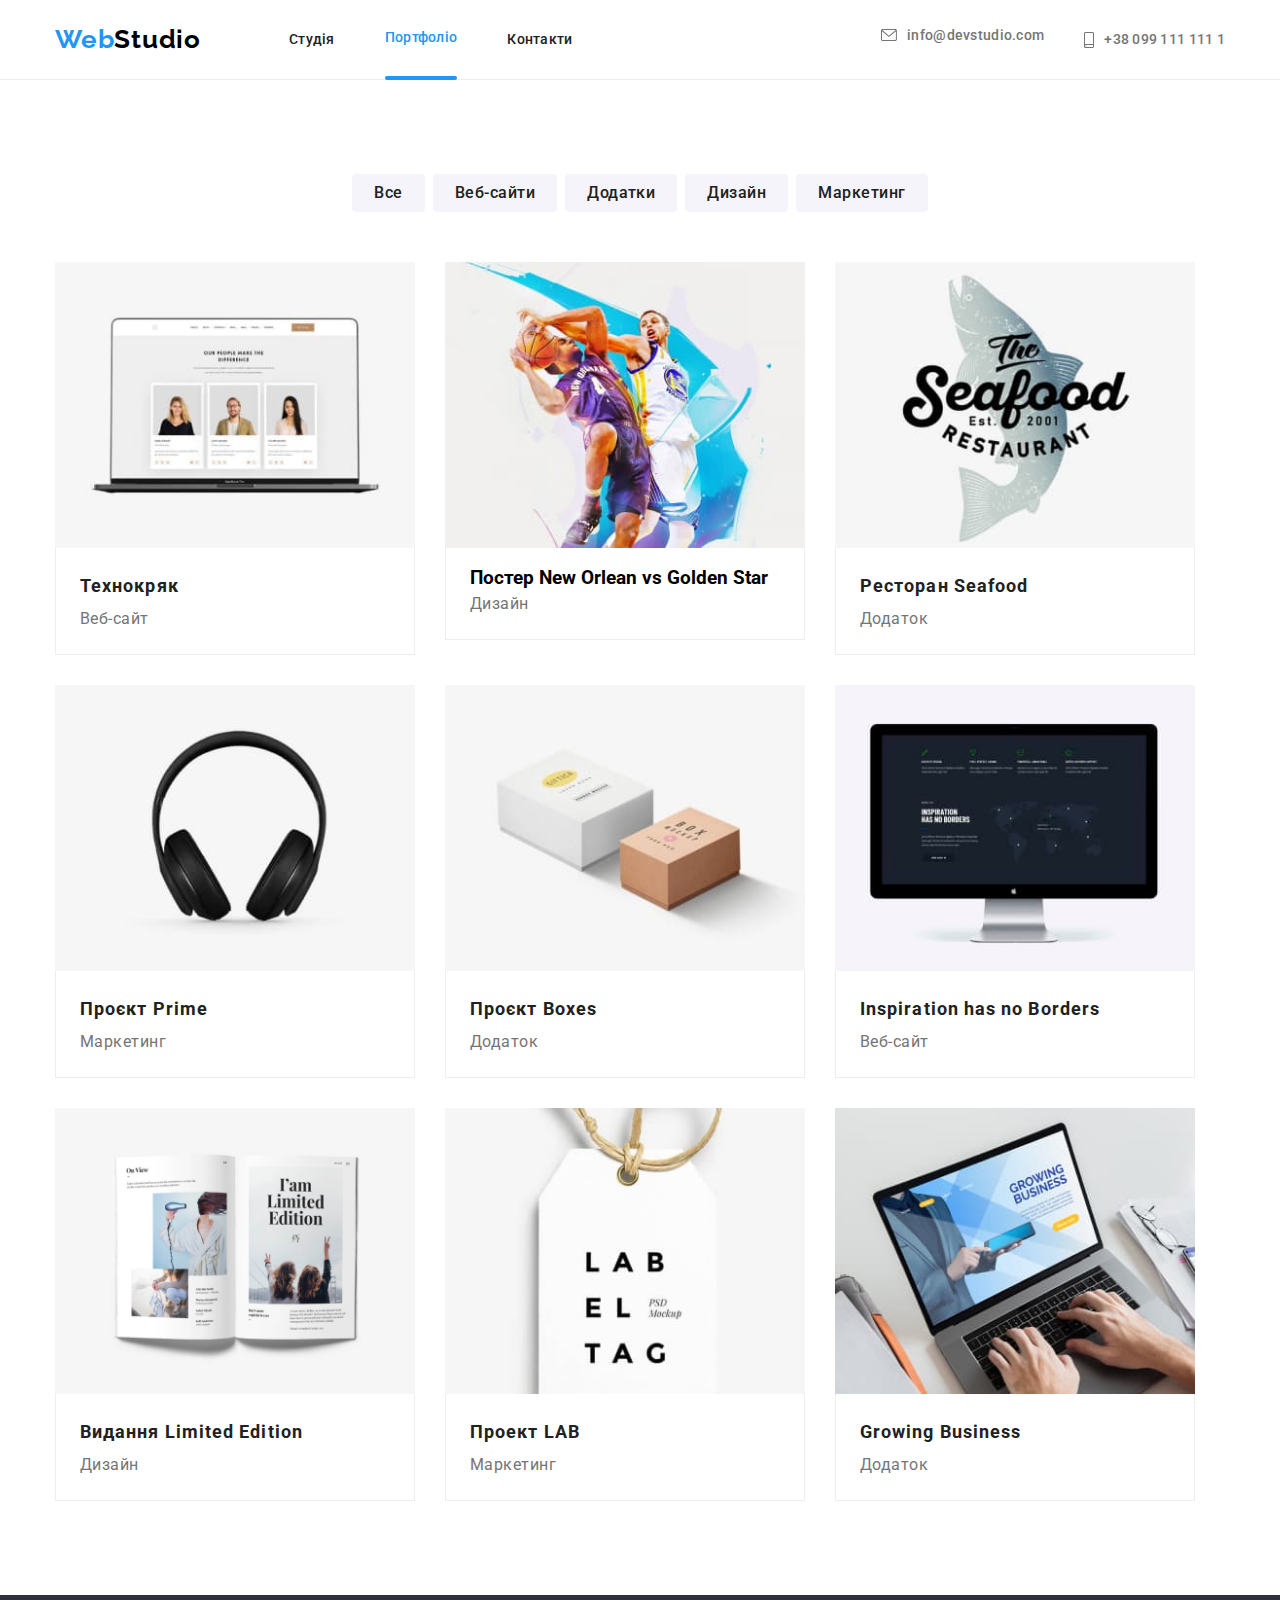
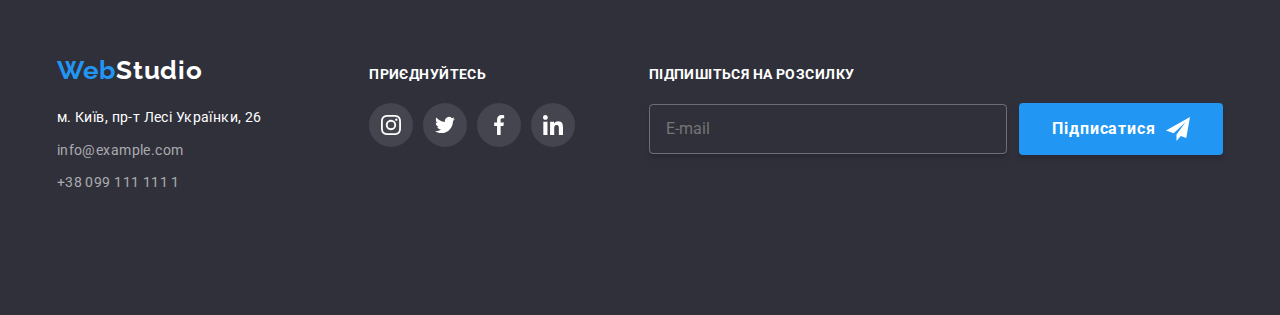
==== commit 5966b60d: "hw-8" ====
--- a/portfolio.html
+++ b/portfolio.html
@@ -67,12 +67,12 @@
           <use href="./images/symbol.svg#icon-menu_40px"></use>
         </svg>
       </button>
-    </div>
+    
       <div class="mob__menu is-hidden" data-menu>
         <div class="container">
           <div class="mob-menu-top">
         <button type="button" class="menu__close__btn" data-menu-close>
-          <svg class="close__icon" width="18" height="18">
+          <svg class="close__icon" width="30" height="30">
             <use href="./images/symbol.svg#icon-close-black-18dp-2-1-1"></use>
           </svg>
           </button>
@@ -480,19 +480,19 @@
           <ul class="list">
           <a
             href="https://goo.gl/maps/koh7NdNNXK6s5RCy7"
-            class="map-google foas link"
+            class="map-google link"
             target="_blank"
             rel="noopener nofollow noreferrer"
-            >м. Київ, пр-т Лесі Українки, 26</a
+            ><p class="map-name">м. Київ, пр-т Лесі Українки, 26</p></a
           >
-            <li>
+            <li class="footmain-item">
               <a
                 href="mailto:info@example.com"
                 class="footmain-adress list link"
                 >info@example.com</a
               >
             </li>
-            <li>
+            <li class="footmain-item">
               <a href="tel:+380991111111" class="footmain-adress link"
                 >+38 099 111 111 1</a
               >
--- a/css/main.min.css
+++ b/css/main.min.css
@@ -1 +1 @@
-:root{--main-black-color: #000000;--main-white-color: #ffffff;--accent-color: #2196f3;--dark-main-color: #212121;--text-color: #757575;--main-footer-color: #2f303a;--background-primary-gray: #f5f4fa;--background-primary-darck: rgba(47, 48, 58, 0.8);--logo-company-color: #afb1b8}p,h1,h2,h3,h4,h5,h6{margin:0px;padding:0px}ul,li{margin:0px;padding:0px;list-style:none}.nav-main__link{cursor:pointer}footer{font-style:normal}img{display:block;max-width:100%;height:auto}body{font-family:Roboto,sans-serif}.list{list-style:none}.link{text-decoration:none}.section{padding-top:94px;padding-bottom:94px}@media screen and (min-width: 480px){.section{padding-top:60px;padding-bottom:60px}}@media screen and (min-width: 768px){.section{padding-top:60px;padding-bottom:60px}}.container{padding-left:15px;padding-right:15px;margin-left:auto;margin-right:auto}@media screen and (min-width: 480px){.container .container{width:480px;margin-left:auto;margin-right:auto}}@media screen and (min-width: 768px){.container .container{width:768px;margin-left:auto;margin-right:auto}}@media screen and (min-width: 1200px){.container .container{width:1200px;margin-left:auto;margin-right:auto}}.title{font-weight:500;font-size:14px;line-height:1.33;letter-spacing:.02em;color:var(--dark-main-color)}.header{padding-top:24px;padding-bottom:24px;border-bottom:1px solid #ececec}@media screen and (min-width: 480px){.header{padding-top:16px;padding-bottom:16px;width:auto}}.header__container{display:-webkit-box;display:-ms-flexbox;display:flex}@media screen and (min-width: 768px){.header__container{margin-left:auto}}@media screen and (min-width: 320px)and (max-width: 480px){.header__container{-webkit-box-pack:justify;-ms-flex-pack:justify;justify-content:space-between;-webkit-box-align:center;-ms-flex-align:center;align-items:center}}@media screen and (min-width: 480px){.header__container{-webkit-box-pack:justify;-ms-flex-pack:justify;justify-content:space-between;-webkit-box-align:center;-ms-flex-align:center;align-items:center}}@media screen and (min-width: 1200px){.header__container{display:flexbox}}.logo{font-family:"Raleway";font-style:normal;font-weight:700;font-size:26px;line-height:1.2;letter-spacing:.03em}.web-logo{color:var(--accent-color)}.studio-logo{color:#000}@media screen and (min-width: 768x){.header-logo{margin-right:88px}}.navigation{display:none}@media screen and (min-width: 768px){.navigation{display:-webkit-box;display:-ms-flexbox;display:flex;margin-left:88px}}@media screen and (min-width: 1200px){.navigation{display:block}}.navigation__list{display:-webkit-box;display:-ms-flexbox;display:flex;-webkit-box-align:center;-ms-flex-align:center;align-items:center}.navigation__item:not(:last-child){margin-right:50px}.navigation__link{font-family:"Roboto";font-style:normal;font-weight:500;font-size:14px;line-height:1.4;letter-spacing:.02em;color:var(--dark-main-color);-webkit-transition:color 250ms cubic-bezier(0.4, 0, 0.2, 1);transition:color 250ms cubic-bezier(0.4, 0, 0.2, 1)}.navigation__link:hover,.navigation__link:focus{color:var(--accent-color)}@media screen and (min-width: 768px){.navigation__link{padding-top:32px;font-size:14px;line-height:1.14}}@media screen and (min-width: 320px)and (max-width: 767px){.connect__list{display:none}}@media screen and (min-width: 768px){.connect__list{display:block;-ms-flex-wrap:wrap;flex-wrap:wrap;gap:10px;margin-left:auto}}@media screen and (min-width: 1200px){.connect__list{display:-webkit-box;display:-ms-flexbox;display:flex;-webkit-box-align:center;-ms-flex-align:center;align-items:center}}@media screen and (min-width: 1200px){.connect__item:not(:last-child){margin-right:50px}}@media screen and (min-width: 768px){.connect__item:not(:last-child){margin-bottom:10px}}.line{position:relative;color:#2196f3}.current::after{content:"";position:relative;display:block;width:100%;height:4px;bottom:-0.5px;left:0;bottom:-29px;background-color:var(--accent-color);border:none;border-radius:2px}.connect__tell{display:-webkit-box;display:-ms-flexbox;display:flex;-webkit-box-align:center;-ms-flex-align:center;align-items:center;font-family:"Roboto";font-style:normal;font-weight:500;font-size:14px;line-height:1.4;letter-spacing:.02em;color:var(--text-color);-webkit-transition:color 250ms cubic-bezier(0.4, 0, 0.2, 1);transition:color 250ms cubic-bezier(0.4, 0, 0.2, 1)}.connect__tell:hover,.connect__tell:focus{color:#2196f3}@media screen and (min-width: 768px)and (max-width: 1200px){.connect__tell{font-size:12px;line-height:1.16}}.connect__mail{font-family:"Roboto";font-style:normal;font-weight:500;font-size:14px;line-height:16px;letter-spacing:.02em;color:var(--text-color);-webkit-transition:color 250ms cubic-bezier(0.4, 0, 0.2, 1);transition:color 250ms cubic-bezier(0.4, 0, 0.2, 1)}.connect__mail:hover,.connect__mail:focus{color:#2196f3}@media screen and (min-width: 768px){.connect__mail{-webkit-box-align:center;-ms-flex-align:center;align-items:center}}@media screen and (min-width: 768px)and (max-width: 1200px){.connect__mail{font-size:12px;line-height:1.16}}.connect__icon{display:-webkit-inline-box;display:-ms-inline-flexbox;display:inline-flex;fill:currentColor;margin-right:10px;-webkit-transition:color 250ms cubic-bezier(0.4, 0, 0.2, 1),fill 250ms cubic-bezier(0.4, 0, 0.2, 1);transition:color 250ms cubic-bezier(0.4, 0, 0.2, 1),fill 250ms cubic-bezier(0.4, 0, 0.2, 1)}.nav-main__mail:hover .connect__icon,.nav-main__mail:focus .connect__icon{fill:#2196f3}.menu__open__btn{display:-webkit-box;display:-ms-flexbox;display:flex;position:relative;padding:0;margin-left:auto;background:rgba(0,0,0,0);border:1px solid #fff}@media screen and (min-width: 768px){.menu__open__btn{display:none}}@media screen and (min-width: 1200px){.menu__open__btn{display:none}}.open__icon{fill:#212121;background-color:#fff;border:none}.mob__menu{display:-webkit-box;display:-ms-flexbox;display:flex;position:absolute;background-color:#fff;z-index:1;top:0;left:0;width:100vw;height:100vh}.mob__menu>.container{height:100%;display:-webkit-box;display:-ms-flexbox;display:flex;-webkit-box-orient:vertical;-webkit-box-direction:normal;-ms-flex-direction:column;flex-direction:column;-webkit-box-pack:justify;-ms-flex-pack:justify;justify-content:space-between}@media screen and (min-width: 768px){.mob__menu{display:none}}@media screen and (min-width: 1200px){.mob__menu{display:none}}.menu__close__btn{display:block;margin-left:auto;margin-top:21px;background:rgba(0,0,0,0);border:1px solid #fff}@media screen and (min-width: 768px){.menu__close__btn{display:none}}@media screen and (min-width: 1200px){.menu__close__btn{display:none}}.close__icon{display:block;fill:currentColor;margin:auto;background:#fff;border-radius:4px;border-radius:50%}.close__icon:hover,.close__icon:focus{color:#2196f3}.mob__menu__item:not(:last-child){margin-bottom:32px}.mob__menu__link{font-family:"Roboto";font-style:normal;font-weight:500;font-size:40px;line-height:1.6;letter-spacing:.02em;color:#212121}.mob__connect{margin-bottom:64px}.mob__connect__item:not(:last-child){margin-bottom:32px}.mob__connect__mail{font-family:"Roboto";font-style:normal;font-weight:500;font-size:24px;line-height:1.2;letter-spacing:.02em;color:#757575}.mob__connect__tell{font-family:"Roboto";font-style:normal;font-weight:500;font-size:34px;line-height:1.2;letter-spacing:.02em;color:#2196f3}.mob__soc__list{display:-webkit-box;display:-ms-flexbox;display:flex}.mob__soc__item:not(last-child){margin-right:20px}.mob__soc__link{font-family:"Roboto";font-style:normal;font-weight:500;font-size:18px;line-height:1.2x;letter-spacing:.02em;color:#2196f3}.menu{padding-top:94px;padding-bottom:94px}@media screen and (min-width: 768px){.menu{padding-top:60px;padding-bottom:60px}}.button-logo{font-family:"Roboto";font-weight:500;font-size:16px;line-height:1.6;letter-spacing:.03em;color:var(--dark-main-color);display:-webkit-box;display:-ms-flexbox;display:flex;gap:15px 8px;list-style:none;margin-bottom:50px}@media screen and (max-width: 767px){.button-logo{-ms-flex-wrap:wrap;flex-wrap:wrap;margin-bottom:40px}}@media screen and (min-width: 768px)and (max-width: 1199px){.button-logo{-ms-flex-wrap:nowrap;flex-wrap:nowrap;-webkit-box-pack:center;-ms-flex-pack:center;justify-content:center;margin-bottom:30px}}@media screen and (min-width: 1200px){.button-logo{-webkit-box-pack:center;-ms-flex-pack:center;justify-content:center;margin-bottom:50px}}.button-item{font-family:"Roboto";font-style:normal;font-weight:500;font-size:16px;line-height:1.6;letter-spacing:.03em;color:#212121;background:#f5f4fa;border-radius:4px;border:0px;-webkit-transition:color 250ms cubic-bezier(0.4, 0, 0.2, 1),background-color 250ms cubic-bezier(0.4, 0, 0.2, 1);transition:color 250ms cubic-bezier(0.4, 0, 0.2, 1),background-color 250ms cubic-bezier(0.4, 0, 0.2, 1);padding:6px 22px}.button-item:hover,.button-item:focus{color:var(--main-white-color);background-color:var(--accent-color)}@media screen and (min-width: 480px){.about{margin-top:60px;margin-bottom:60px}}@media screen and (min-width: 768px){.about{margin-top:60px;margin-bottom:60px}}.about__box{-webkit-box-pack:center;-ms-flex-pack:center;justify-content:center;height:120px;margin-bottom:30px;border-radius:4px;background-color:var(--background-primary-gray)}.about__title{font-size:14px;line-height:1.71;letter-spacing:.03em;color:var(--text-color)}@media screen and (min-width: 480px){.about__title{text-align:left;width:450px;height:50px}}@media screen and (min-width: 768px){.about__title{font-size:14px;line-height:1.71;letter-spacing:.03em;color:var(--text-color);width:100%}}.about__pretitle{font-weight:700;font-size:14px;line-height:1.14;letter-spacing:.03em;text-transform:uppercase;color:var(--dark-main-color);margin-top:0px;margin-bottom:10px}@media screen and (min-width: 480px){.about__pretitle{text-align:center;width:100%}}@media screen and (min-width: 768px){.about__pretitle{text-align:left}}.about__item{width:100%}@media screen and (min-width: 768px){.about__item{width:calc((100% - 30px)/2)}}@media screen and (min-width: 1200px){.about__item{width:calc((100% - 120px)/4)}}.about__list{display:-webkit-box;display:-ms-flexbox;display:flex;-ms-flex-wrap:wrap;flex-wrap:wrap;gap:30px}.button-one{display:-webkit-box;display:-ms-flexbox;display:flex;background-color:var(--main-footer-color);text-align:center;background-image:-webkit-gradient(linear, left top, left bottom, from(rgba(47, 48, 58, 0.4))),url(../images/background.jpg);background-image:linear-gradient(rgba(47, 48, 58, 0.4) rgba(47, 48, 58, 0.4)),url(../images/background.jpg);background-repeat:no-repeat;background-position:center top;background-size:480px}@media screen and (max-width: 480px){.button-one{padding:118px 60px;background-size:cover}}@media screen and (min-width: 767px){.button-one{padding:118px 204px;background-size:cover}}@media screen and (min-width: 1200px){.button-one{margin-bottom:118px}}@media(min-device-pixel-ratio: 2),(-webkit-min-device-pixel-ratio: 2),(min-resolution: 192dpi),(min-resolution: 2dppx){.button-one{background-image:-webkit-gradient(linear, left top, left bottom, from(rgba(47, 48, 58, 0.4)), to(rgba(47, 48, 58, 0.4))),url(../images/header-mob-2x.jpg);background-image:linear-gradient(rgba(47, 48, 58, 0.4), rgba(47, 48, 58, 0.4)),url(../images/header-mob-2x.jpg)}}@media screen and (min-width: 768px)and (min-device-pixel-ratio: 2),screen and (min-width: 768px)and (-webkit-min-device-pixel-ratio: 2),screen and (min-width: 768px)and (min-resolution: 192dpi),screen and (min-width: 768px)and (min-resolution: 2dppx){.button-one{background-image:-webkit-gradient(linear, left top, left bottom, from(rgba(47, 48, 58, 0.4)), to(rgba(47, 48, 58, 0.4))),url(../images/header-tablet-2x.jpg);background-image:linear-gradient(rgba(47, 48, 58, 0.4), rgba(47, 48, 58, 0.4)),url(../images/header-tablet-2x.jpg)}}@media screen and (min-width: 1200px)and (min-device-pixel-ratio: 2),screen and (min-width: 1200px)and (-webkit-min-device-pixel-ratio: 2),screen and (min-width: 1200px)and (min-resolution: 192dpi),screen and (min-width: 1200px)and (min-resolution: 2dppx){.button-one{background-image:-webkit-gradient(linear, left top, left bottom, from(rgba(47, 48, 58, 0.4)), to(rgba(47, 48, 58, 0.4))),url(../images/header-desktop-2x.jpg);background-image:linear-gradient(rgba(47, 48, 58, 0.4), rgba(47, 48, 58, 0.4)),url(../images/header-desktop-2x.jpg)}}.button-one__pretitle{margin-bottom:30px;text-align:center;margin-right:auto;margin-left:auto;font-family:"Roboto";font-style:normal;margin-bottom:30px;color:var(--main-white-color);font-weight:900;text-align:center;letter-spacing:.06em;text-transform:uppercase}@media screen and (min-width: 480px){.button-one__pretitle{max-width:360px;line-height:1.6}}@media screen and (min-width: 768px){.button-one__pretitle{max-width:360px;font-size:26px;line-height:1.6}}@media screen and (min-width: 1200px){.button-one__pretitle{max-width:696px;font-size:44px}}.button-one__title{font-family:"Roboto";font-weight:700;font-size:16px;line-height:1.9;-webkit-box-align:center;-ms-flex-align:center;align-items:center;text-align:center;letter-spacing:.06em;color:var(--main-white-color);background-color:var(--accent-color);border:none;outline:none;-webkit-transition:color 250ms cubic-bezier(0.4, 0, 0.2, 1),background-color 250ms cubic-bezier(0.4, 0, 0.2, 1);transition:color 250ms cubic-bezier(0.4, 0, 0.2, 1),background-color 250ms cubic-bezier(0.4, 0, 0.2, 1)}@media screen and (min-width: 480px){.button-one__title{padding:10px 24px}}@media screen and (min-width: 768px){.button-one__title{padding:10px 24px}}@media screen and (min-width: 1200px){.button-one__title{padding:10px 32px}}.whoweare{display:none}@media screen and (min-width: 1200px){.whoweare{display:-webkit-box;display:-ms-flexbox;display:flex;background-color:var(--main-white-color);margin-top:118px}}.team-title{font-weight:700;font-size:36px;line-height:1.16;text-align:center;letter-spacing:.03em;color:var(--dark-main-color)}.whoweare{padding-bottom:94px}.whoweare .team-title{-webkit-box-pack:center;-ms-flex-pack:center;justify-content:center;margin-bottom:50px;display:-webkit-box;display:-ms-flexbox;display:flex}.whoweare .whoweare__list{display:-webkit-box;display:-ms-flexbox;display:flex}.menu-logo{background:var(--accent-color)}.whoweare__item{position:relative}.whoweare__list .whoweare__item+.whoweare__item{margin-left:30px}.whoweare__text{position:absolute;bottom:0;left:0;right:0;margin:0;padding-top:27px;padding-bottom:27px;font-weight:700;font-size:14px;line-height:1.143;text-align:center;text-transform:uppercase;color:var(--main-white-color);background-color:rgba(47,48,58,.8)}.teamphoto-list{display:-webkit-box;display:-ms-flexbox;display:flex;-ms-flex-wrap:wrap;flex-wrap:wrap;gap:30px;margin-left:auto;margin-right:auto;padding:0}@media screen and (min-width: 480px){.teamphoto-list{-ms-flex-wrap:wrap;flex-wrap:wrap;-webkit-box-pack:center;-ms-flex-pack:center;justify-content:center}}.team .team-title{-webkit-box-pack:center;-ms-flex-pack:center;justify-content:center;margin-bottom:30px}@media screen and (min-width: 1200px){.team .team-title{margin-bottom:50px}}@media screen and (max-width: 1199px){.team-title{font-size:28px;line-height:1.7}}.team-photo{background-color:var(--main-white-color);-webkit-box-shadow:0px 1px 3px rgba(0,0,0,.12),0px 1px 1px rgba(0,0,0,.14),0px 2px 1px rgba(0,0,0,.2);box-shadow:0px 1px 3px rgba(0,0,0,.12),0px 1px 1px rgba(0,0,0,.14),0px 2px 1px rgba(0,0,0,.2);border-radius:0px 0px 4px 4px}@media screen and (min-width: 768px){.team-photo{width:calc((100% - 30px)/2);display:-webkit-box;display:-ms-flexbox;display:flex;-webkit-box-orient:vertical;-webkit-box-direction:normal;-ms-flex-direction:column;flex-direction:column}}@media screen and (min-width: 1200px){.team-photo{width:calc((100% - 90px)/4)}}.team{background-color:var(--background-primary-gray)}@media screen and (min-width: 768px){.team{padding-top:60px}}@media screen and (min-width: 1200px){.team{padding-top:94px;padding-bottom:94px}}.teamdiv{padding-top:30px;padding-bottom:30px}.team-name{font-weight:500;font-size:16px;line-height:1.19;text-align:center;letter-spacing:.03em;color:var(--dark-main-color);margin-bottom:10px}.team-soc{display:-webkit-box;display:-ms-flexbox;display:flex;-webkit-box-pack:center;-ms-flex-pack:center;justify-content:center;gap:10px}.team-soc-link{display:-webkit-box;display:-ms-flexbox;display:flex;height:44px;width:44px;border-radius:50%;background-color:#fff;-webkit-box-align:center;-ms-flex-align:center;align-items:center;-webkit-box-pack:center;-ms-flex-pack:center;justify-content:center;-webkit-transition:fill 250ms cubic-bezier(0.4, 0, 0.2, 1),background-color 250ms cubic-bezier(0.4, 0, 0.2, 1);transition:fill 250ms cubic-bezier(0.4, 0, 0.2, 1),background-color 250ms cubic-bezier(0.4, 0, 0.2, 1)}.team-soc-link:hover,.team-soc-link:focus{background-color:var(--accent-color)}.team-soc-icon{-webkit-box-pack:center;-ms-flex-pack:center;justify-content:center;fill:#afb1b8}.team-soc-link:hover .team-soc-icon,.team-soc-link:focus .team-soc-icon{fill:#fff}.team-position{font-weight:400;font-size:16px;line-height:1.19;text-align:center;letter-spacing:.03em;margin-bottom:16px;color:var(--text-color)}.marketing-title{font-style:normal;font-weight:700;font-size:18px;line-height:2;letter-spacing:.06em;color:var(--dark-main-color)}.marketing-pre{font-weight:400;font-size:16px;line-height:1.88;letter-spacing:.03em;color:var(--text-color)}.marketing-wrap{position:relative;overflow:hidden}.marketing{display:-webkit-box;display:-ms-flexbox;display:flex;-ms-flex-wrap:wrap;flex-wrap:wrap;gap:30px;list-style:none}.marketing-item{width:100%}.marketing-item:hover,.marketing-item:focus{-webkit-box-shadow:0px 1px 3px rgba(0,0,0,.12),0px 1px 1px rgba(0,0,0,.14),0px 2px 1px rgba(0,0,0,.2);box-shadow:0px 1px 3px rgba(0,0,0,.12),0px 1px 1px rgba(0,0,0,.14),0px 2px 1px rgba(0,0,0,.2)}@media screen and (min-width: 768px){.marketing-item{-ms-flex-preferred-size:calc((100% - 30px)/2);flex-basis:calc((100% - 30px)/2)}}@media screen and (min-width: 1200px){.marketing-item{-ms-flex-preferred-size:calc((100% - 90px)/3);flex-basis:calc((100% - 90px)/3)}}.markdiv{padding:20px 24px;border-right:1px solid #eee;border-left:1px solid #eee;border-bottom:1px solid #eee}.marketing-text{position:absolute;top:0px;left:0px;font-family:"Roboto";font-style:normal;font-weight:400;font-size:18px;line-height:1.5;letter-spacing:.03em;color:var(--main-white-color);background-color:rgba(33,150,243,.9);padding:63px 27px;height:100%;-webkit-transform:translateY(100%);transform:translateY(100%);-webkit-transition:-webkit-transform 250ms linear;transition:-webkit-transform 250ms linear;transition:transform 250ms linear;transition:transform 250ms linear, -webkit-transform 250ms linear;overflow:auto}.marketing-item:hover .marketing-text{-webkit-transform:translateY(0%);transform:translateY(0%)}.clients{padding-top:60px;padding-bottom:60px}@media screen and (min-width: 1200px){.clients{padding-top:94px;padding-bottom:94px}}.clients-title{font-family:"Roboto";font-style:normal;font-weight:700;font-size:36px;line-height:1.16;text-align:center;letter-spacing:.03em;margin-top:0;margin-bottom:30px;color:#212121}@media screen and (max-width: 1199px){.clients-title{font-size:28px;line-height:1.7}}@media screen and (min-width: 1200px){.clients-title{margin-bottom:50px}}@media screen and (max-width: 480px){.clients-list{display:-webkit-box;display:-ms-flexbox;display:flex;-webkit-box-orient:vertical;-webkit-box-direction:normal;-ms-flex-direction:column;flex-direction:column;-webkit-box-align:center;-ms-flex-align:center;align-items:center}}@media screen and (min-width: 481px)and (max-width: 767px){.clients-list{display:-webkit-box;display:-ms-flexbox;display:flex;-ms-flex-wrap:wrap;flex-wrap:wrap;-ms-flex-pack:distribute;justify-content:space-around}}@media screen and (min-width: 768px){.clients-list{display:-webkit-box;display:-ms-flexbox;display:flex;-ms-flex-wrap:wrap;flex-wrap:wrap;-webkit-box-pack:justify;-ms-flex-pack:justify;justify-content:space-between}}@media screen and (min-width: 1200px){.clients-list{display:-webkit-box;display:-ms-flexbox;display:flex;-webkit-box-pack:justify;-ms-flex-pack:justify;justify-content:space-between}}@media screen and (max-width: 767px){.clients-item{margin-bottom:30px}}@media screen and (min-width: 768px){.clients-item{margin-bottom:30px;width:calc((100% - 30px)/3)}}@media screen and (min-width: 1200px){.clients-item{width:calc((100% - 150px)/6)}}.clients-link{display:-webkit-box;display:-ms-flexbox;display:flex;-webkit-box-align:center;-ms-flex-align:center;align-items:center;-webkit-box-pack:center;-ms-flex-pack:center;justify-content:center;width:170px;height:90px;color:var(--logo-company-color);border:1px solid var(--logo-company-color);border-radius:4px;margin:0px;padding:16px 0px;-webkit-transition:border-color 250ms cubic-bezier(0.4, 0, 0.2, 1),fill 250ms cubic-bezier(0.4, 0, 0.2, 1);transition:border-color 250ms cubic-bezier(0.4, 0, 0.2, 1),fill 250ms cubic-bezier(0.4, 0, 0.2, 1)}.clients-link:hover,.clients-link:focus{fill:#2196f3;border-color:var(--accent-color)}@media screen and (max-width: 767px){.clients-link{width:210px;height:92px}}@media screen and (min-width: 768px){.clients-link{width:226px;height:92px}}@media screen and (min-width: 1200px){.clients-link{width:170px;height:92px}}.clients-btn{fill:var(--logo-company-color);-webkit-transition:border-color 250ms cubic-bezier(0.4, 0, 0.2, 1),fill 250ms cubic-bezier(0.4, 0, 0.2, 1);transition:border-color 250ms cubic-bezier(0.4, 0, 0.2, 1),fill 250ms cubic-bezier(0.4, 0, 0.2, 1)}.clients-link:hover .clients-btn,.clients-link:focus .clients-btn{fill:var(--accent-color)}.footmain{padding-top:60px;padding-bottom:60px;background-color:#2f303a;text-align:center}@media screen and (min-width: 768px){.footmain-container{display:-webkit-box;display:-ms-flexbox;display:flex;-ms-flex-wrap:wrap;flex-wrap:wrap;-ms-flex-pack:distribute;justify-content:space-around;-webkit-box-align:baseline;-ms-flex-align:baseline;align-items:baseline}}@media screen and (min-width: 1200px){.footmain-container{display:-webkit-box;display:-ms-flexbox;display:flex}}.footer-logo{margin-bottom:20px}.studio-logofoot{color:var(--main-white-color)}.map-google{font-style:normal;font-weight:400;font-size:14px;line-height:1.7;letter-spacing:.03em;color:var(--main-white-color)}.web{display:inline-block;text-align:center}.footmain__add{text-align:center;margin-bottom:60px}@media screen and (min-width: 1200px){.footmain__add{text-align:left}}@media screen and (min-width: 768px){.footmain__add:not(:last-child){margin-bottom:10px}}.footmain-adress{font-family:"Roboto";font-style:normal;font-weight:400;font-size:14px;line-height:1.7;letter-spacing:.03em;color:rgba(255,255,255,.6);margin-bottom:10px}.footmain-adress{margin-bottom:8px}.address{display:inline-block;margin-bottom:9px;text-align:center}.welcome{margin-bottom:60px}.welcome-title{display:block;margin:0;margin-bottom:20px;color:var(--main-white-color);font-weight:700;font-size:14px;line-height:1.14;letter-spacing:.03em;text-transform:uppercase;text-align:center}@media screen and (min-width: 1200px){.welcome-title{text-align:left}}.team-soc-join{height:44px;width:44px;border-radius:50%;background-color:rgba(255,255,255,.1);-webkit-box-pack:center;-ms-flex-pack:center;justify-content:center;-webkit-transition:background-color 250ms cubic-bezier(0.4, 0, 0.2, 1);transition:background-color 250ms cubic-bezier(0.4, 0, 0.2, 1)}.team-soc-join:hover,.team-soc-join:focus{background-color:var(--accent-color)}.team-soc-icon1{-webkit-box-pack:center;-ms-flex-pack:center;justify-content:center;fill:#fff;-webkit-transition:background-color 250ms cubic-bezier(0.4, 0, 0.2, 1);transition:background-color 250ms cubic-bezier(0.4, 0, 0.2, 1)}.team-soc-join:hover .team-soc-icon1 .team-soc-join:focus .team-soc-icon1{fill:#fff}.footer-form__icon{display:inline-block;margin-left:10px;fill:var(--main-white-color)}.form-title{color:var(--main-white-color);font-weight:700;font-size:14px;line-height:1.14;letter-spacing:.03em;text-transform:uppercase;text-align:center;margin-bottom:20px}@media screen and (min-width: 1200px){.form-title{text-align:left}}.footer-form input[type=email]{margin-bottom:20px;height:50px;background:inherit;border:1px solid rgba(255,255,255,.3);-webkit-box-shadow:0px 4px 4px rgba(0,0,0,.15);box-shadow:0px 4px 4px rgba(0,0,0,.15);border-radius:4px;outline:none;padding:12px 16px;font-size:16px;line-height:1.87;color:rgba(255,255,255,.6);width:100%;display:block}@media screen and (min-width: 1200px){.footer-form input[type=email]{width:358px;-webkit-box-orient:vertical;-webkit-box-direction:normal;-ms-flex-direction:column;flex-direction:column}}@media screen and (min-width: 1200px){.form-modal{display:-webkit-box;display:-ms-flexbox;display:flex;-webkit-box-orient:horizontal;-webkit-box-direction:normal;-ms-flex-direction:row;flex-direction:row;-webkit-box-pack:justify;-ms-flex-pack:justify;justify-content:space-between;-webkit-box-align:center;-ms-flex-align:center;align-items:center}}.footer-form__button{border:1px solid rgba(0,0,0,0);padding:10px 32px;min-width:200px;min-height:50px;-webkit-box-shadow:0px 4px 4px rgba(0,0,0,.15);box-shadow:0px 4px 4px rgba(0,0,0,.15);border-radius:4px;cursor:pointer;color:var(--main-white-color);background-color:var(--accent-color);outline:none;font-weight:700;font-size:16px;line-height:1.87;text-decoration:none;text-align:center;letter-spacing:.06em;display:-webkit-box;display:-ms-flexbox;display:flex;-webkit-box-align:center;-ms-flex-align:center;align-items:center;margin-left:auto;margin-right:auto}@media screen and (min-width: 1200px){.footer-form__button{margin-left:12px}}.modal{position:absolute;min-height:609px;width:450px;background-color:#fff;border-radius:4px;padding:40px;left:50%;top:30%;-webkit-transform:translate(-50%, -50%) scale(1) rotate(0);transform:translate(-50%, -50%) scale(1) rotate(0);-webkit-transition:-webkit-transform 250ms;transition:-webkit-transform 250ms;transition:transform 250ms;transition:transform 250ms, -webkit-transform 250ms;-webkit-transform:translate(-50%, -30%) scale(1);transform:translate(-50%, -30%) scale(1)}@media screen and (min-width: 768px){.modal{position:absolute;min-height:609px;width:450px;background-color:#fff;border-radius:4px;left:50%;right:50%;-webkit-transform:translate(-50%, -50%) scale(1) rotate(0);transform:translate(-50%, -50%) scale(1) rotate(0);-webkit-transition:-webkit-transform 250ms;transition:-webkit-transform 250ms;transition:transform 250ms;transition:transform 250ms, -webkit-transform 250ms;padding:40px;-webkit-transform:translate(-50%, -30%) scale(1);transform:translate(-50%, -30%) scale(1)}}@media screen and (min-width: 1200px){.modal{position:absolute;min-height:609px;width:450px;background-color:#fff;border-radius:4px;top:50%;left:50%;-webkit-transform:translate(-50%, -50%) scale(1) rotate(0);transform:translate(-50%, -50%) scale(1) rotate(0);-webkit-transition:-webkit-transform 250ms;transition:-webkit-transform 250ms;transition:transform 250ms;transition:transform 250ms, -webkit-transform 250ms;padding:40px;min-height:581px;width:528px}}.backdrop{position:fixed;top:0%;left:0%;width:100%;height:100%;color:rgba(0,0,0,.2);background:rgba(0,0,0,.2);opacity:1;-webkit-transition:opacity 250ms linear,visibility 250ms;transition:opacity 250ms linear,visibility 250ms}.is-hidden{opacity:0;visibility:hidden;pointer-events:none}.backdrop.is-hidden .modal{-webkit-transform:translate(-50%, -50%) scale(0) rotate(-180deg);transform:translate(-50%, -50%) scale(0) rotate(-180deg)}.backdrop.is-hidden .modal .modal-close{-webkit-transform:scale(1);transform:scale(1)}.close{position:absolute;top:8px;right:8px;width:30px;height:30px;cursor:pointer;color:#000;background-color:var(--main-white-color);border-radius:50%;border:none;outline:none;-webkit-box-shadow:0px 2px 1px rgba(0,0,0,.2),0px 1px 1px rgba(0,0,0,.14),0px 1px 3px rgba(0,0,0,.12);box-shadow:0px 2px 1px rgba(0,0,0,.2),0px 1px 1px rgba(0,0,0,.14),0px 1px 3px rgba(0,0,0,.12);-webkit-transform:scale(1);transform:scale(1);-webkit-transition:all 250ms cubic-bezier(0.4, 0, 0.2, 1);transition:all 250ms cubic-bezier(0.4, 0, 0.2, 1)}.close:hover,.close:focus,.close:active{fill:var(--main-white-color);border:.5px groove var(--background-primary-gray);-webkit-transition:all 250ms cubic-bezier(0.4, 0, 0.2, 1);transition:all 250ms cubic-bezier(0.4, 0, 0.2, 1)}.modal-close{display:block;fill:currentColor;margin:auto;background:#fff;border-radius:4px;border-radius:50%}.close:hover .modal-close,.close:focus .modal-close,.close:hover,.close:focus{-webkit-transform:scale(1.3);transform:scale(1.3);background-color:var(--accent-color);fill:var(--main-white-color);-webkit-transition:all 250ms cubic-bezier(0.4, 0, 0.2, 1);transition:all 250ms cubic-bezier(0.4, 0, 0.2, 1)}.input-form{width:100%;height:40px;border:1px solid rgba(33,33,33,.2);border-radius:4px;padding-left:42px;font-weight:400;font-size:12px;line-height:.8;letter-spacing:.01em;color:#757575}.input-form:focus{outline-color:#2196f3}.input-wrap{position:relative}.input-field{margin-bottom:12px}.input-field-comm{margin-bottom:30px}.input-comment{margin-bottom:20px}.form-icon{position:absolute;left:12px;top:50%;-webkit-transform:translateY(-50%);transform:translateY(-50%);display:block}.input-form:focus+.form-icon{fill:#2196f3}.error{display:none}.input-title{font-weight:400;font-size:12px;line-height:1.17;letter-spacing:.01em;color:var(--text-color);display:block;margin-bottom:4px;left:42px;-webkit-transition:all 250ms cubic-bezier(0.4, 0, 0.2, 1);transition:all 250ms cubic-bezier(0.4, 0, 0.2, 1)}.modal-text{width:100%;height:120px;border:1px solid rgba(33,33,33,.2);border-radius:4px;resize:none;padding:12px 16px;font-weight:400;font-size:12px;line-height:.8;letter-spacing:.01em;color:rgba(117,117,117,.5)}.send-btn{display:block;background:#188ce8;color:#fff;-webkit-box-shadow:0px 4px 4px rgba(0,0,0,.15);box-shadow:0px 4px 4px rgba(0,0,0,.15);border-radius:4px;border:1px solid rgba(0,0,0,0);padding:10px 52px;min-width:200px;min-height:50px;cursor:pointer;outline:none;font-weight:700;font-size:16px;line-height:1.87;text-decoration:none;letter-spacing:.06em;text-align:center;margin:0 auto}.chekbox-text{font-weight:400;font-size:12px;line-height:1.6;letter-spacing:.03em;color:var(--text-color);-webkit-box-pack:center;-ms-flex-pack:center;justify-content:center}@media screen and (min-width: 1200px){.chekbox-text{font-size:14px;line-height:1.7}}.chekbox-text span{display:-webkit-box;display:-ms-flexbox;display:flex;width:16px;height:15px;margin-right:8px;border-radius:4px;cursor:pointer;fill:solid 212121;-webkit-transition:all 250ms cubic-bezier(0.4, 0, 0.2, 1);transition:all 250ms cubic-bezier(0.4, 0, 0.2, 1)}.input-che:checked+.chekbox-text span{background-color:var(--accent-color);border-color:rgba(0,0,0,0)}.input-che:focus+.chekbox-text span{border-color:var(--accent-color)}.icon-che{border:2px solid;border-color:var(--dark-main-color);fill:var(--main-white-color);-webkit-transition:250ms cubic-bezier(0.4, 0, 0.2, 1);transition:250ms cubic-bezier(0.4, 0, 0.2, 1)}.modal-checkbox{fill:var(--dark-main-color)}.modal-link{color:#2196f3;text-decoration:underline}.chek-link{padding-left:3px}.input-che:checked+.chekbox-text .icon-che{background-color:var(--accent-color);border:none;fill:var(--main-white-color)}.modal-title{font-weight:700;font-size:20px;line-height:1.15;text-align:center;letter-spacing:.03em;color:#212121;text-align:center;margin-bottom:12px}.visually-hidden{position:absolute;width:1px;height:1px;margin:-1px;border:0;padding:0;white-space:nowrap;-webkit-clip-path:inset(100%);clip-path:inset(100%);clip:rect(0 0 0 0);overflow:hidden}.connect__mail,.about__box,.team-soc-icon,.team-soc-join,.team-soc-icon1,.send-btn,.chekbox-text{display:-webkit-box;display:-ms-flexbox;display:flex;-webkit-box-align:center;-ms-flex-align:center;align-items:center}/*# sourceMappingURL=main.min.css.map */+:root{--main-black-color: #000000;--main-white-color: #ffffff;--accent-color: #2196f3;--dark-main-color: #212121;--text-color: #757575;--main-footer-color: #2f303a;--background-primary-gray: #f5f4fa;--background-primary-darck: rgba(47, 48, 58, 0.8);--logo-company-color: #afb1b8}p,h1,h2,h3,h4,h5,h6{margin:0px;padding:0px}ul,li{margin:0px;padding:0px;list-style:none}.nav-main__link{cursor:pointer}footer{font-style:normal}img{display:block;max-width:100%;height:auto}body{font-family:Roboto,sans-serif}.list{list-style:none}.link{text-decoration:none}.section{padding-top:94px;padding-bottom:94px}@media screen and (min-width: 480px){.section{padding-top:60px;padding-bottom:60px}}@media screen and (min-width: 768px){.section{padding-top:60px;padding-bottom:60px}}.container{width:100%;padding-left:15px;padding-right:15px;margin-left:auto;margin-right:auto}@media screen and (min-width: 480px){.container{max-width:auto;width:480px}}@media screen and (min-width: 768px){.container{width:768px}}@media screen and (min-width: 1200px){.container{width:1200px}}.title{font-weight:500;font-size:14px;line-height:1.33;letter-spacing:.02em;color:var(--dark-main-color)}.header{padding-top:15px;padding-bottom:15px;border-bottom:1px solid #ececec}@media screen and (min-width: 768px){.header{padding-top:26px;padding-bottom:26p}}@media screen and (min-width: 1200px){.header{padding-top:24px;padding-bottom:24px}}.header__container{display:-webkit-box;display:-ms-flexbox;display:flex}@media screen and (min-width: 768px){.header__container{margin-left:auto}}@media screen and (min-width: 320px)and (max-width: 479px){.header__container{-webkit-box-pack:justify;-ms-flex-pack:justify;justify-content:space-between;-webkit-box-align:center;-ms-flex-align:center;align-items:center}}@media screen and (min-width: 480px){.header__container{-webkit-box-pack:justify;-ms-flex-pack:justify;justify-content:space-between;-webkit-box-align:center;-ms-flex-align:center;align-items:center}}@media screen and (min-width: 1200px){.header__container{display:flexbox}}.logo{font-family:"Raleway";font-style:normal;font-weight:700;font-size:26px;line-height:1.2;letter-spacing:.03em}.web-logo{color:var(--accent-color)}.studio-logo{color:#000}@media screen and (min-width: 768x){.header-logo{margin-right:88px}}.navigation{display:none}@media screen and (min-width: 768px){.navigation{display:-webkit-box;display:-ms-flexbox;display:flex;margin-left:88px}}@media screen and (min-width: 1200px){.navigation{display:block}}.navigation__list{display:-webkit-box;display:-ms-flexbox;display:flex;-webkit-box-align:center;-ms-flex-align:center;align-items:center}.navigation__item:not(:last-child){margin-right:50px}.navigation__link{font-family:"Roboto";font-style:normal;font-weight:500;font-size:14px;line-height:1.4;letter-spacing:.02em;color:var(--dark-main-color);-webkit-transition:color 250ms cubic-bezier(0.4, 0, 0.2, 1);transition:color 250ms cubic-bezier(0.4, 0, 0.2, 1)}.navigation__link:hover,.navigation__link:focus{color:var(--accent-color)}@media screen and (min-width: 768px){.navigation__link{padding-top:32px;font-size:14px;line-height:1.14}}@media screen and (min-width: 320px)and (max-width: 767px){.connect__list{display:none}}@media screen and (min-width: 768px){.connect__list{display:block;-ms-flex-wrap:wrap;flex-wrap:wrap;gap:10px;margin-left:auto}}@media screen and (min-width: 1200px){.connect__list{display:-webkit-box;display:-ms-flexbox;display:flex;-webkit-box-align:center;-ms-flex-align:center;align-items:center}}@media screen and (min-width: 768px){.connect__item:not(:last-child){margin-bottom:10px}}@media screen and (min-width: 1200px){.connect__item:not(:last-child){margin-right:30px}}.line{position:relative;color:#2196f3}.current::after{content:"";position:relative;display:block;width:100%;height:4px;bottom:-0.5px;left:0;bottom:-29px;background-color:var(--accent-color);border:none;border-radius:2px}.connect__tell{display:-webkit-box;display:-ms-flexbox;display:flex;-webkit-box-align:center;-ms-flex-align:center;align-items:center;font-family:"Roboto";font-style:normal;font-weight:500;font-size:14px;line-height:1.4;letter-spacing:.02em;color:var(--text-color);-webkit-transition:color 250ms cubic-bezier(0.4, 0, 0.2, 1);transition:color 250ms cubic-bezier(0.4, 0, 0.2, 1)}.connect__tell:hover,.connect__tell:focus{color:#2196f3}@media screen and (min-width: 768px)and (max-width: 1200px){.connect__tell{font-size:12px;line-height:1.16}}.connect__mail{font-family:"Roboto";font-style:normal;font-weight:500;font-size:14px;line-height:16px;letter-spacing:.02em;color:var(--text-color);-webkit-transition:color 250ms cubic-bezier(0.4, 0, 0.2, 1);transition:color 250ms cubic-bezier(0.4, 0, 0.2, 1)}.connect__mail:hover,.connect__mail:focus{color:#2196f3}@media screen and (min-width: 768px){.connect__mail{-webkit-box-align:center;-ms-flex-align:center;align-items:center}}@media screen and (min-width: 768px)and (max-width: 1200px){.connect__mail{font-size:12px;line-height:1.16}}.connect__icon{display:-webkit-inline-box;display:-ms-inline-flexbox;display:inline-flex;fill:currentColor;margin-right:10px;-webkit-transition:color 250ms cubic-bezier(0.4, 0, 0.2, 1),fill 250ms cubic-bezier(0.4, 0, 0.2, 1);transition:color 250ms cubic-bezier(0.4, 0, 0.2, 1),fill 250ms cubic-bezier(0.4, 0, 0.2, 1)}.nav-main__mail:hover .connect__icon,.nav-main__mail:focus .connect__icon{fill:#2196f3}.menu__open__btn{display:-webkit-box;display:-ms-flexbox;display:flex;position:relative;padding:0;margin-left:auto;background:rgba(0,0,0,0);border:1px solid #fff}@media screen and (min-width: 768px){.menu__open__btn{display:none}}@media screen and (min-width: 1200px){.menu__open__btn{display:none}}.open__icon{fill:#212121;background-color:#fff;border:none}.mob__menu{display:-webkit-box;display:-ms-flexbox;display:flex;position:absolute;background-color:#fff;z-index:1;top:0;left:0;width:100vw;height:100vh}.mob__menu>.container{height:100%;display:-webkit-box;display:-ms-flexbox;display:flex;-webkit-box-orient:vertical;-webkit-box-direction:normal;-ms-flex-direction:column;flex-direction:column;-webkit-box-pack:justify;-ms-flex-pack:justify;justify-content:space-between}@media screen and (min-width: 768px){.mob__menu{display:none}}@media screen and (min-width: 1200px){.mob__menu{display:none}}.menu__close__btn{display:block;margin-left:auto;margin-top:21px;background:rgba(0,0,0,0);border:1px solid #fff}@media screen and (min-width: 768px){.menu__close__btn{display:none}}@media screen and (min-width: 1200px){.menu__close__btn{display:none}}.close__icon{display:block;fill:currentColor;margin:auto;background:#fff;border-radius:4px;border-radius:50%}.close__icon:hover,.close__icon:focus{color:#2196f3}.mob__menu__item:not(:last-child){margin-bottom:32px}.mob__menu__link{font-family:"Roboto";font-style:normal;font-weight:500;font-size:40px;line-height:1.6;letter-spacing:.02em;color:#212121}.mob__connect{margin-bottom:64px}.mob__connect__item:not(:last-child){margin-bottom:32px}.mob__connect__mail{font-family:"Roboto";font-style:normal;font-weight:500;font-size:24px;line-height:1.2;letter-spacing:.02em;color:#757575}.mob__connect__tell{font-family:"Roboto";font-style:normal;font-weight:500;font-size:34px;line-height:1.2;letter-spacing:.02em;color:#2196f3}.mob__soc__list{display:-webkit-box;display:-ms-flexbox;display:flex}.mob__soc__item:not(last-child){margin-right:20px}.mob__soc__link{font-family:"Roboto";font-style:normal;font-weight:500;font-size:18px;line-height:1.2x;letter-spacing:.02em;color:#2196f3}@media screen and (min-width: 768px){.menu{padding-top:60px;padding-bottom:60px}}@media screen and (min-width: 1200px){.menu{padding-top:94px;padding-bottom:94px}}.button-logo{font-family:"Roboto";font-weight:500;font-size:16px;line-height:1.6;letter-spacing:.03em;color:var(--dark-main-color);display:-webkit-box;display:-ms-flexbox;display:flex;gap:15px 8px;list-style:none;display:flex}@media screen and (max-width: 767px){.button-logo{-ms-flex-wrap:wrap;flex-wrap:wrap;margin-bottom:40px}}@media screen and (min-width: 768px)and (max-width: 1199px){.button-logo{-ms-flex-wrap:nowrap;flex-wrap:nowrap;-webkit-box-pack:center;-ms-flex-pack:center;justify-content:center;margin-bottom:30px}}@media screen and (min-width: 1200px){.button-logo{-webkit-box-pack:center;-ms-flex-pack:center;justify-content:center;margin-bottom:50px}}.button-item{font-family:"Roboto";font-style:normal;font-weight:500;font-size:16px;line-height:1.6;letter-spacing:.03em;color:#212121;background:#f5f4fa;border-radius:4px;border:0px;-webkit-transition:color 250ms cubic-bezier(0.4, 0, 0.2, 1),background-color 250ms cubic-bezier(0.4, 0, 0.2, 1);transition:color 250ms cubic-bezier(0.4, 0, 0.2, 1),background-color 250ms cubic-bezier(0.4, 0, 0.2, 1);padding:6px 22px}.button-item:hover,.button-item:focus{color:var(--main-white-color);background-color:var(--accent-color)}@media screen and (min-width: 480px){.about{margin-top:60px;margin-bottom:60px}}@media screen and (min-width: 768px){.about{margin-top:60px;margin-bottom:60px}}.about__box{-webkit-box-pack:center;-ms-flex-pack:center;justify-content:center;height:120px;margin-bottom:30px;border-radius:4px;background-color:var(--background-primary-gray)}.about__title{font-size:14px;line-height:1.71;letter-spacing:.03em;color:var(--text-color)}@media screen and (min-width: 480px){.about__title{text-align:left;width:450px;height:50px}}@media screen and (min-width: 768px){.about__title{font-size:14px;line-height:1.71;letter-spacing:.03em;color:var(--text-color);width:100%}}.about__pretitle{font-weight:700;font-size:14px;line-height:1.14;letter-spacing:.03em;text-transform:uppercase;color:var(--dark-main-color);margin-top:0px;margin-bottom:10px}@media screen and (min-width: 480px){.about__pretitle{text-align:center;width:100%}}@media screen and (min-width: 768px){.about__pretitle{text-align:left}}.about__item{width:100%}@media screen and (min-width: 768px){.about__item{width:calc((100% - 30px)/2)}}@media screen and (min-width: 1200px){.about__item{width:calc((100% - 120px)/4)}}.about__list{display:-webkit-box;display:-ms-flexbox;display:flex;-ms-flex-wrap:wrap;flex-wrap:wrap;gap:30px}.button-one{padding:118px 60px;padding-bottom:198px;background-size:cover;display:-webkit-box;display:-ms-flexbox;display:flex;background-color:var(--main-footer-color);text-align:center;background-image:-webkit-gradient(linear, left top, left bottom, from(rgba(47, 48, 58, 0.4))),url(../images/background.jpg);background-image:linear-gradient(rgba(47, 48, 58, 0.4) rgba(47, 48, 58, 0.4)),url(../images/background.jpg);background-repeat:no-repeat;background-position:center top;background-size:cover;max-width:100%;margin-right:auto;margin-left:auto}@media screen and (min-width: 768px){.button-one{padding:118px 204px;padding-bottom:198px}}@media(min-device-pixel-ratio: 2),(-webkit-min-device-pixel-ratio: 2),(min-resolution: 192dpi),(min-resolution: 2dppx){.button-one{background-image:-webkit-gradient(linear, left top, left bottom, from(rgba(47, 48, 58, 0.4)), to(rgba(47, 48, 58, 0.4))),url(../images/header-mob-2x.jpg);background-image:linear-gradient(rgba(47, 48, 58, 0.4), rgba(47, 48, 58, 0.4)),url(../images/header-mob-2x.jpg)}}@media screen and (min-width: 768px)and (min-device-pixel-ratio: 2),screen and (min-width: 768px)and (-webkit-min-device-pixel-ratio: 2),screen and (min-width: 768px)and (min-resolution: 192dpi),screen and (min-width: 768px)and (min-resolution: 2dppx){.button-one{background-image:-webkit-gradient(linear, left top, left bottom, from(rgba(47, 48, 58, 0.4)), to(rgba(47, 48, 58, 0.4))),url(../images/header-tablet-2x.jpg);background-image:linear-gradient(rgba(47, 48, 58, 0.4), rgba(47, 48, 58, 0.4)),url(../images/header-tablet-2x.jpg)}}@media screen and (min-width: 1200px)and (min-device-pixel-ratio: 2),screen and (min-width: 1200px)and (-webkit-min-device-pixel-ratio: 2),screen and (min-width: 1200px)and (min-resolution: 192dpi),screen and (min-width: 1200px)and (min-resolution: 2dppx){.button-one{background-image:-webkit-gradient(linear, left top, left bottom, from(rgba(47, 48, 58, 0.4)), to(rgba(47, 48, 58, 0.4))),url(../images/header-desktop-2x.jpg);background-image:linear-gradient(rgba(47, 48, 58, 0.4), rgba(47, 48, 58, 0.4)),url(../images/header-desktop-2x.jpg)}}.button-one__pretitle{margin-bottom:30px;text-align:center;margin-right:auto;margin-left:auto;font-family:"Roboto";font-style:normal;margin-bottom:30px;color:var(--main-white-color);font-weight:900;text-align:center;letter-spacing:.06em;text-transform:uppercase}@media screen and (min-width: 480px){.button-one__pretitle{max-width:360px;line-height:1.6}}@media screen and (min-width: 768px){.button-one__pretitle{max-width:360px;font-size:26px;line-height:1.6}}@media screen and (min-width: 1200px){.button-one__pretitle{max-width:696px;font-size:44px}}.button-one__title{font-family:"Roboto";font-weight:700;font-size:16px;line-height:1.9;-webkit-box-align:center;-ms-flex-align:center;align-items:center;text-align:center;letter-spacing:.06em;color:var(--main-white-color);background-color:var(--accent-color);border:none;outline:none;-webkit-transition:color 250ms cubic-bezier(0.4, 0, 0.2, 1),background-color 250ms cubic-bezier(0.4, 0, 0.2, 1);transition:color 250ms cubic-bezier(0.4, 0, 0.2, 1),background-color 250ms cubic-bezier(0.4, 0, 0.2, 1)}@media screen and (min-width: 480px){.button-one__title{padding:10px 24px}}@media screen and (min-width: 768px){.button-one__title{padding:10px 24px}}@media screen and (min-width: 1200px){.button-one__title{padding:10px 32px}}.whoweare{display:none}@media screen and (min-width: 1200px){.whoweare{display:-webkit-box;display:-ms-flexbox;display:flex;background-color:var(--main-white-color);margin-top:118px}}.team-title{font-weight:700;font-size:36px;line-height:1.16;text-align:center;letter-spacing:.03em;color:var(--dark-main-color)}.whoweare{padding-bottom:94px}.whoweare .team-title{-webkit-box-pack:center;-ms-flex-pack:center;justify-content:center;margin-bottom:50px;display:-webkit-box;display:-ms-flexbox;display:flex}.whoweare .whoweare__list{display:-webkit-box;display:-ms-flexbox;display:flex}.menu-logo{background:var(--accent-color)}.whoweare__item{position:relative}.whoweare__list .whoweare__item+.whoweare__item{margin-left:30px}.whoweare__text{position:absolute;bottom:0;left:0;right:0;margin:0;padding-top:27px;padding-bottom:27px;font-weight:700;font-size:14px;line-height:1.143;text-align:center;text-transform:uppercase;color:var(--main-white-color);background-color:rgba(47,48,58,.8)}.teamphoto-list{display:-webkit-box;display:-ms-flexbox;display:flex;-ms-flex-wrap:wrap;flex-wrap:wrap;gap:30px;margin-left:auto;margin-right:auto;padding:0}@media screen and (min-width: 480px){.teamphoto-list{-ms-flex-wrap:wrap;flex-wrap:wrap;-webkit-box-pack:center;-ms-flex-pack:center;justify-content:center}}.team .team-title{-webkit-box-pack:center;-ms-flex-pack:center;justify-content:center;margin-bottom:30px}@media screen and (min-width: 1200px){.team .team-title{margin-bottom:50px}}@media screen and (max-width: 1199px){.team-title{font-size:28px;line-height:1.7}}.team-photo{background-color:var(--main-white-color);-webkit-box-shadow:0px 1px 3px rgba(0,0,0,.12),0px 1px 1px rgba(0,0,0,.14),0px 2px 1px rgba(0,0,0,.2);box-shadow:0px 1px 3px rgba(0,0,0,.12),0px 1px 1px rgba(0,0,0,.14),0px 2px 1px rgba(0,0,0,.2);border-radius:0px 0px 4px 4px}@media screen and (min-width: 768px){.team-photo{width:calc((100% - 30px)/2);display:-webkit-box;display:-ms-flexbox;display:flex;-webkit-box-orient:vertical;-webkit-box-direction:normal;-ms-flex-direction:column;flex-direction:column}}@media screen and (min-width: 1200px){.team-photo{width:calc((100% - 90px)/4)}}.team{background-color:var(--background-primary-gray)}@media screen and (min-width: 768px){.team{padding-top:60px}}@media screen and (min-width: 1200px){.team{padding-top:94px;padding-bottom:94px}}.teamdiv{padding-top:30px;padding-bottom:30px}.team-name{font-weight:500;font-size:16px;line-height:1.19;text-align:center;letter-spacing:.03em;color:var(--dark-main-color);margin-bottom:10px}.team-soc{display:-webkit-box;display:-ms-flexbox;display:flex;-webkit-box-pack:center;-ms-flex-pack:center;justify-content:center;gap:10px}.team-soc-link{display:-webkit-box;display:-ms-flexbox;display:flex;height:44px;width:44px;border-radius:50%;background-color:#fff;-webkit-box-align:center;-ms-flex-align:center;align-items:center;-webkit-box-pack:center;-ms-flex-pack:center;justify-content:center;-webkit-transition:fill 250ms cubic-bezier(0.4, 0, 0.2, 1),background-color 250ms cubic-bezier(0.4, 0, 0.2, 1);transition:fill 250ms cubic-bezier(0.4, 0, 0.2, 1),background-color 250ms cubic-bezier(0.4, 0, 0.2, 1)}.team-soc-link:hover,.team-soc-link:focus{background-color:var(--accent-color)}.team-soc-icon{-webkit-box-pack:center;-ms-flex-pack:center;justify-content:center;fill:#afb1b8}.team-soc-link:hover .team-soc-icon,.team-soc-link:focus .team-soc-icon{fill:#fff}.team-position{font-weight:400;font-size:16px;line-height:1.19;text-align:center;letter-spacing:.03em;margin-bottom:16px;color:var(--text-color)}.marketing-title{font-style:normal;font-weight:700;font-size:18px;line-height:2;letter-spacing:.06em;color:var(--dark-main-color)}.marketing-pre{font-weight:400;font-size:16px;line-height:1.88;letter-spacing:.03em;color:var(--text-color)}.marketing-wrap{position:relative;overflow:hidden}.marketing{display:-webkit-box;display:-ms-flexbox;display:flex;-ms-flex-wrap:wrap;flex-wrap:wrap;gap:30px;list-style:none}.marketing-item:hover,.marketing-item:focus{-webkit-box-shadow:0px 1px 3px rgba(0,0,0,.12),0px 1px 1px rgba(0,0,0,.14),0px 2px 1px rgba(0,0,0,.2);box-shadow:0px 1px 3px rgba(0,0,0,.12),0px 1px 1px rgba(0,0,0,.14),0px 2px 1px rgba(0,0,0,.2)}@media screen and (min-width: 768px){.marketing-item{-ms-flex-preferred-size:calc((100% - 30px)/2);flex-basis:calc((100% - 30px)/2)}}@media screen and (min-width: 1200px){.marketing-item{-ms-flex-preferred-size:calc((100% - 90px)/3);flex-basis:calc((100% - 90px)/3)}}.markdiv{padding:20px 24px;border-right:1px solid #eee;border-left:1px solid #eee;border-bottom:1px solid #eee}.marketing-text{position:absolute;top:0px;left:0px;font-family:"Roboto";font-style:normal;font-weight:400;font-size:18px;line-height:1.5;letter-spacing:.03em;color:var(--main-white-color);background-color:rgba(33,150,243,.9);padding:63px 27px;height:100%;-webkit-transform:translateY(100%);transform:translateY(100%);-webkit-transition:-webkit-transform 250ms linear;transition:-webkit-transform 250ms linear;transition:transform 250ms linear;transition:transform 250ms linear, -webkit-transform 250ms linear}.marketing-item:hover .marketing-text{-webkit-transform:translateY(0%);transform:translateY(0%)}.clients{padding-top:60px;padding-bottom:60px}@media screen and (min-width: 1200px){.clients{padding-top:94px;padding-bottom:94px}}.clients-title{font-family:"Roboto";font-style:normal;font-weight:700;font-size:36px;line-height:1.16;text-align:center;letter-spacing:.03em;margin-top:0;margin-bottom:30px;color:#212121}@media screen and (max-width: 1199px){.clients-title{font-size:28px;line-height:1.7}}@media screen and (min-width: 1200px){.clients-title{margin-bottom:50px}}@media screen and (max-width: 480px){.clients-list{display:-webkit-box;display:-ms-flexbox;display:flex;-webkit-box-orient:vertical;-webkit-box-direction:normal;-ms-flex-direction:column;flex-direction:column;-webkit-box-align:center;-ms-flex-align:center;align-items:center;-webkit-column-gap:30px;-moz-column-gap:30px;column-gap:30px;row-gap:30px;-ms-flex-pack:distribute;justify-content:space-around}}@media screen and (max-width: 767px){.clients-list{display:-webkit-box;display:-ms-flexbox;display:flex;-ms-flex-wrap:wrap;flex-wrap:wrap;-ms-flex-pack:distribute;justify-content:space-around}}@media screen and (min-width: 768px){.clients-list{display:-webkit-box;display:-ms-flexbox;display:flex;-ms-flex-wrap:wrap;flex-wrap:wrap;-webkit-box-pack:justify;-ms-flex-pack:justify;justify-content:space-between}}@media screen and (min-width: 1200px){.clients-list{display:-webkit-box;display:-ms-flexbox;display:flex;-webkit-box-pack:justify;-ms-flex-pack:justify;justify-content:space-between}}@media screen and (max-width: 767px){.clients-item{margin-bottom:30px}}@media screen and (min-width: 768px){.clients-item{margin-bottom:30px;width:calc((100% - 30px)/3)}}@media screen and (min-width: 1200px){.clients-item{width:calc((100% - 150px)/6)}}.clients-link{display:-webkit-box;display:-ms-flexbox;display:flex;-webkit-box-align:center;-ms-flex-align:center;align-items:center;-webkit-box-pack:center;-ms-flex-pack:center;justify-content:center;width:170px;height:90px;color:var(--logo-company-color);border:1px solid var(--logo-company-color);border-radius:4px;margin:0px;padding:16px 0px;-webkit-transition:border-color 250ms cubic-bezier(0.4, 0, 0.2, 1),fill 250ms cubic-bezier(0.4, 0, 0.2, 1);transition:border-color 250ms cubic-bezier(0.4, 0, 0.2, 1),fill 250ms cubic-bezier(0.4, 0, 0.2, 1)}.clients-link:hover,.clients-link:focus{fill:#2196f3;border-color:var(--accent-color)}@media screen and (max-width: 767px){.clients-link{width:210px;height:92px}}@media screen and (min-width: 768px){.clients-link{width:226px;height:92px}}@media screen and (min-width: 1200px){.clients-link{width:170px;height:92px}}.clients-btn{fill:var(--logo-company-color);-webkit-transition:border-color 250ms cubic-bezier(0.4, 0, 0.2, 1),fill 250ms cubic-bezier(0.4, 0, 0.2, 1);transition:border-color 250ms cubic-bezier(0.4, 0, 0.2, 1),fill 250ms cubic-bezier(0.4, 0, 0.2, 1)}.clients-link:hover .clients-btn,.clients-link:focus .clients-btn{fill:var(--accent-color)}.footmain{padding-top:60px;padding-bottom:60px;background-color:#2f303a;text-align:center}@media screen and (min-width: 768px){.footmain-container{display:-webkit-box;display:-ms-flexbox;display:flex;-ms-flex-wrap:wrap;flex-wrap:wrap;-ms-flex-pack:distribute;justify-content:space-around;-webkit-box-align:baseline;-ms-flex-align:baseline;align-items:baseline}}@media screen and (min-width: 1200px){.footmain-container{display:-webkit-box;display:-ms-flexbox;display:flex;gap:70px;-webkit-box-align:baseline;-ms-flex-align:baseline;align-items:baseline}}.footer-logo{margin-bottom:20px}@media screen and (min-width: 1200px){.footer-logo{margin-right:93px}}.studio-logofoot{color:var(--main-white-color)}.map-google{font-style:normal;font-weight:400;font-size:14px;line-height:1.7;letter-spacing:.03em;color:var(--main-white-color);margin-bottom:9px}.map-name{margin-bottom:8px}@media screen and (min-width: 1200px){.map-name{margin-bottom:9px}}.web{display:inline-block;text-align:center}.footmain__add{text-align:center;margin-bottom:60px}@media screen and (min-width: 1200px){.footmain__add{text-align:left}}.footmain-adress{font-family:"Roboto";font-style:normal;font-weight:400;font-size:14px;line-height:1.7;letter-spacing:.03em;color:rgba(255,255,255,.6)}.footmain-item:not(:last-child){margin-bottom:8px}@media screen and (min-width: 1200px){.footmain-item:not(:last-child):not(:last-child){margin-bottom:8px}}.address{display:inline-block;text-align:center}.welcome{margin-bottom:60px}.welcome-title{display:block;margin:0;margin-bottom:20px;color:var(--main-white-color);font-weight:700;font-size:14px;line-height:1.14;letter-spacing:.03em;text-transform:uppercase;text-align:center}@media screen and (min-width: 1200px){.welcome-title{text-align:left}}.team-soc-join{height:44px;width:44px;border-radius:50%;background-color:rgba(255,255,255,.1);-webkit-box-pack:center;-ms-flex-pack:center;justify-content:center;-webkit-transition:background-color 250ms cubic-bezier(0.4, 0, 0.2, 1);transition:background-color 250ms cubic-bezier(0.4, 0, 0.2, 1)}.team-soc-join:hover,.team-soc-join:focus{background-color:var(--accent-color)}.team-soc-icon1{-webkit-box-pack:center;-ms-flex-pack:center;justify-content:center;fill:#fff;-webkit-transition:background-color 250ms cubic-bezier(0.4, 0, 0.2, 1);transition:background-color 250ms cubic-bezier(0.4, 0, 0.2, 1)}.team-soc-join:hover .team-soc-icon1 .team-soc-join:focus .team-soc-icon1{fill:#fff}.footer-form__icon{display:inline-block;margin-left:10px;fill:var(--main-white-color)}.form-title{color:var(--main-white-color);font-weight:700;font-size:14px;line-height:1.14;letter-spacing:.03em;text-transform:uppercase;text-align:center;margin-bottom:20px}@media screen and (min-width: 1200px){.form-title{text-align:left}}@media screen and (min-width: 1200px){.footer-form{display:-webkit-box;display:-ms-flexbox;display:flex;-webkit-box-align:baseline;-ms-flex-align:baseline;align-items:baseline}}.footer-form input[type=email]{margin-bottom:20px;height:50px;background:inherit;border:1px solid rgba(255,255,255,.3);-webkit-box-shadow:0px 4px 4px rgba(0,0,0,.15);box-shadow:0px 4px 4px rgba(0,0,0,.15);border-radius:4px;outline:none;padding:12px 16px;font-size:16px;line-height:1.87;color:rgba(255,255,255,.6);width:450px}@media screen and (max-width: 379px){.footer-form input[type=email]{width:100%}}@media screen and (min-width: 768px){.footer-form input[type=email]{width:450px}}@media screen and (min-width: 1200px){.footer-form input[type=email]{width:358px}}@media screen and (min-width: 1200px){.form-modal{display:-webkit-box;display:-ms-flexbox;display:flex}}.footer-form__button{border:1px solid rgba(0,0,0,0);padding:10px 32px;min-width:200px;min-height:50px;-webkit-box-shadow:0px 4px 4px rgba(0,0,0,.15);box-shadow:0px 4px 4px rgba(0,0,0,.15);border-radius:4px;cursor:pointer;color:var(--main-white-color);background-color:var(--accent-color);outline:none;font-weight:700;font-size:16px;line-height:1.87;text-decoration:none;text-align:center;letter-spacing:.06em;display:-webkit-box;display:-ms-flexbox;display:flex;-webkit-box-align:center;-ms-flex-align:center;align-items:center;margin-left:auto;margin-right:auto}@media screen and (min-width: 1200px){.footer-form__button{margin-left:12px}}.modal{position:absolute;min-height:609px;width:450px;background-color:#fff;border-radius:4px;padding:40px;left:50%;top:30%;-webkit-transform:translate(-50%, -50%) scale(1) rotate(0);transform:translate(-50%, -50%) scale(1) rotate(0);-webkit-transition:-webkit-transform 250ms;transition:-webkit-transform 250ms;transition:transform 250ms;transition:transform 250ms, -webkit-transform 250ms;-webkit-transform:translate(-50%, -30%) scale(1);transform:translate(-50%, -30%) scale(1)}@media screen and (min-width: 768px){.modal{position:absolute;min-height:609px;width:450px;background-color:#fff;border-radius:4px;left:50%;right:50%;-webkit-transform:translate(-50%, -50%) scale(1) rotate(0);transform:translate(-50%, -50%) scale(1) rotate(0);-webkit-transition:-webkit-transform 250ms;transition:-webkit-transform 250ms;transition:transform 250ms;transition:transform 250ms, -webkit-transform 250ms;padding:40px;-webkit-transform:translate(-50%, -30%) scale(1);transform:translate(-50%, -30%) scale(1)}}@media screen and (min-width: 1200px){.modal{position:absolute;min-height:609px;width:450px;background-color:#fff;border-radius:4px;top:50%;left:50%;-webkit-transform:translate(-50%, -50%) scale(1) rotate(0);transform:translate(-50%, -50%) scale(1) rotate(0);-webkit-transition:-webkit-transform 250ms;transition:-webkit-transform 250ms;transition:transform 250ms;transition:transform 250ms, -webkit-transform 250ms;padding:40px;min-height:581px;width:528px}}.backdrop{position:fixed;top:0%;left:0%;width:100%;height:100%;color:rgba(0,0,0,.2);background:rgba(0,0,0,.2);opacity:1;-webkit-transition:opacity 250ms linear,visibility 250ms;transition:opacity 250ms linear,visibility 250ms}.is-hidden{opacity:0;visibility:hidden;pointer-events:none}.backdrop.is-hidden .modal{-webkit-transform:translate(-50%, -50%) scale(0) rotate(-180deg);transform:translate(-50%, -50%) scale(0) rotate(-180deg)}.backdrop.is-hidden .modal .modal-close{-webkit-transform:scale(1);transform:scale(1)}.close{position:absolute;top:8px;right:8px;width:30px;height:30px;cursor:pointer;color:#000;background-color:var(--main-white-color);border-radius:50%;border:none;outline:none;-webkit-box-shadow:0px 2px 1px rgba(0,0,0,.2),0px 1px 1px rgba(0,0,0,.14),0px 1px 3px rgba(0,0,0,.12);box-shadow:0px 2px 1px rgba(0,0,0,.2),0px 1px 1px rgba(0,0,0,.14),0px 1px 3px rgba(0,0,0,.12);-webkit-transform:scale(1);transform:scale(1);-webkit-transition:all 250ms cubic-bezier(0.4, 0, 0.2, 1);transition:all 250ms cubic-bezier(0.4, 0, 0.2, 1)}.close:hover,.close:focus,.close:active{fill:var(--main-white-color);border:.5px groove var(--background-primary-gray);-webkit-transition:all 250ms cubic-bezier(0.4, 0, 0.2, 1);transition:all 250ms cubic-bezier(0.4, 0, 0.2, 1)}.modal-close{display:block;fill:currentColor;margin:auto;background:#fff;border-radius:4px;border-radius:50%}.close:hover .modal-close,.close:focus .modal-close,.close:hover,.close:focus{-webkit-transform:scale(1.3);transform:scale(1.3);background-color:var(--accent-color);fill:var(--main-white-color);-webkit-transition:all 250ms cubic-bezier(0.4, 0, 0.2, 1);transition:all 250ms cubic-bezier(0.4, 0, 0.2, 1)}.input-form{width:100%;height:40px;border:1px solid rgba(33,33,33,.2);border-radius:4px;padding-left:42px;font-weight:400;font-size:12px;line-height:.8;letter-spacing:.01em;color:#757575}.input-form:focus{outline-color:#2196f3}.input-wrap{position:relative}.input-field{margin-bottom:12px}.input-field-comm{margin-bottom:30px}.input-comment{margin-bottom:20px}.form-icon{position:absolute;left:12px;top:50%;-webkit-transform:translateY(-50%);transform:translateY(-50%);display:block}.input-form:focus+.form-icon{fill:#2196f3}.error{display:none}.input-title{font-weight:400;font-size:12px;line-height:1.17;letter-spacing:.01em;color:var(--text-color);display:block;margin-bottom:4px;left:42px;-webkit-transition:all 250ms cubic-bezier(0.4, 0, 0.2, 1);transition:all 250ms cubic-bezier(0.4, 0, 0.2, 1)}.modal-text{width:100%;height:120px;border:1px solid rgba(33,33,33,.2);border-radius:4px;resize:none;padding:12px 16px;font-weight:400;font-size:12px;line-height:.8;letter-spacing:.01em;color:rgba(117,117,117,.5)}.send-btn{display:block;background:#188ce8;color:#fff;-webkit-box-shadow:0px 4px 4px rgba(0,0,0,.15);box-shadow:0px 4px 4px rgba(0,0,0,.15);border-radius:4px;border:1px solid rgba(0,0,0,0);padding:10px 52px;min-width:200px;min-height:50px;cursor:pointer;outline:none;font-weight:700;font-size:16px;line-height:1.87;text-decoration:none;letter-spacing:.06em;text-align:center;margin:0 auto}.chekbox-text{font-weight:400;font-size:12px;line-height:1.6;letter-spacing:.03em;color:var(--text-color);-webkit-box-pack:center;-ms-flex-pack:center;justify-content:center}@media screen and (min-width: 1200px){.chekbox-text{font-size:14px;line-height:1.7}}.chekbox-text span{display:-webkit-box;display:-ms-flexbox;display:flex;width:16px;height:15px;margin-right:8px;border-radius:4px;cursor:pointer;fill:solid 212121;-webkit-transition:all 250ms cubic-bezier(0.4, 0, 0.2, 1);transition:all 250ms cubic-bezier(0.4, 0, 0.2, 1)}.input-che:checked+.chekbox-text span{background-color:var(--accent-color);border-color:rgba(0,0,0,0)}.input-che:focus+.chekbox-text span{border-color:var(--accent-color)}.icon-che{border:2px solid;border-color:var(--dark-main-color);fill:var(--main-white-color);-webkit-transition:250ms cubic-bezier(0.4, 0, 0.2, 1);transition:250ms cubic-bezier(0.4, 0, 0.2, 1)}.modal-checkbox{fill:var(--dark-main-color)}.modal-link{color:#2196f3;text-decoration:underline}.chek-link{padding-left:3px}.input-che:checked+.chekbox-text .icon-che{background-color:var(--accent-color);border:none;fill:var(--main-white-color)}.modal-title{font-weight:700;font-size:20px;line-height:1.15;text-align:center;letter-spacing:.03em;color:#212121;text-align:center;margin-bottom:12px}.visually-hidden{position:absolute;width:1px;height:1px;margin:-1px;border:0;padding:0;white-space:nowrap;-webkit-clip-path:inset(100%);clip-path:inset(100%);clip:rect(0 0 0 0);overflow:hidden}.connect__mail,.about__box,.team-soc-icon,.team-soc-join,.team-soc-icon1,.send-btn,.chekbox-text{display:-webkit-box;display:-ms-flexbox;display:flex;-webkit-box-align:center;-ms-flex-align:center;align-items:center}/*# sourceMappingURL=main.min.css.map */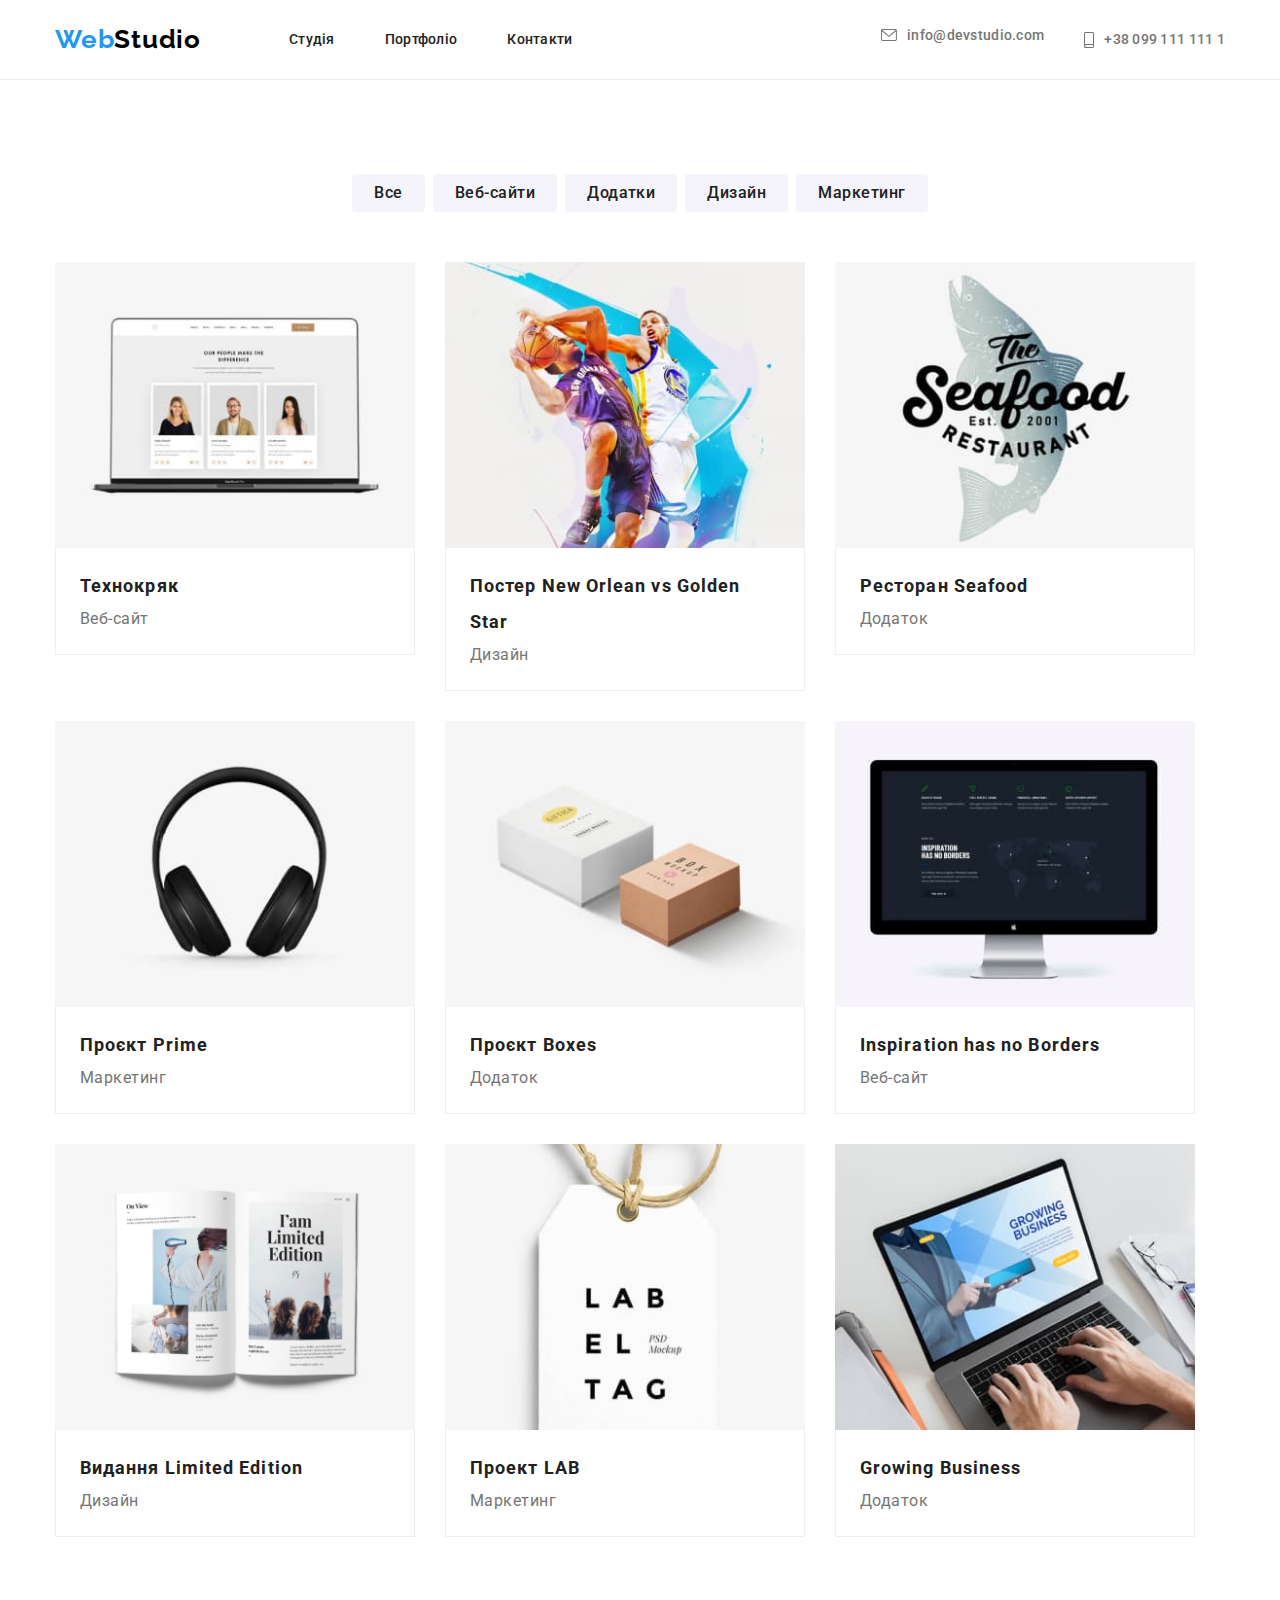
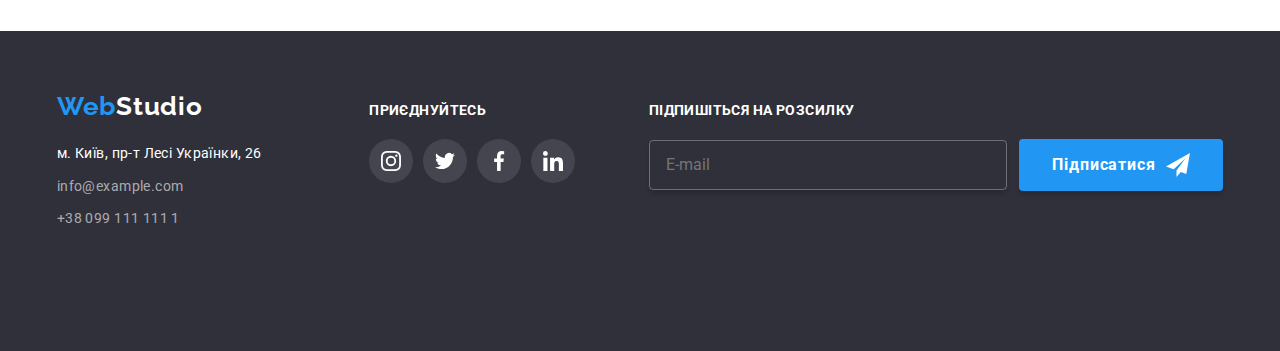
==== commit ee14f46e: "fixes" ====
--- a/portfolio.html
+++ b/portfolio.html
@@ -24,8 +24,8 @@
       <div class="container header__container">
         <a href="./index.html" class="header-logo link logo">
           <span class="web-logo">Web</span
-          ><span class="studio-logo">Studio</span></a
-        >
+          ><span class="studio-logo">Studio</span>
+        </a>
         <nav class="navigation">
           <ul class="navigation__list list link">
             <li class="navigation__item">
@@ -34,7 +34,9 @@
               >
             </li>
             <li class="navigation__item">
-              <a href="" class="navigation__link line current link title"
+              <a
+                href="./portfolio.html"
+                class="navigation__link current-page-link link title"
                 >Портфоліо</a
               >
             </li>
@@ -43,111 +45,122 @@
             </li>
           </ul>
         </nav>
-          <ul class="connect__list list">
-            <li class="connect__item">
-              <a href="http://mailto:info@devstudio." class="connect__mail link"
-                ><svg class="connect__icon" width="16" height="12">
-                  <use href="./images/symbol.svg#icon-envelope-1"></use>
-                </svg>
-                info@devstudio.com
-              </a>
-            </li>
-            <li class="connect__item">
-              <a href="tel:+380991111111" class="connect__tell link">
-                <svg class="connect__icon" width="10" height="16">
-                  <use href="./images/symbol.svg#icon-smartphone-1"></use>
-                </svg>
-                +38 099 111 111 1
-              </a>
-            </li>
-          </ul>
+        <ul class="connect__list list">
+          <li class="connect__item">
+            <a href="mailto:info@devstudio.com" class="connect__mail link">
+              <svg class="connect__icon" width="16" height="12">
+                <use href="./images/symbol.svg#icon-envelope-1"></use>
+              </svg>
+              info@devstudio.com
+            </a>
+          </li>
+          <li class="connect__item">
+            <a href="tel:+380991111111" class="connect__tell link">
+              <svg class="connect__icon" width="10" height="16">
+                <use href="./images/symbol.svg#icon-smartphone-1"></use>
+              </svg>
+              +38 099 111 111 1</a
+            >
+          </li>
+        </ul>
+
+        <button type="button" class="menu__open__btn" data-menu-open>
+          <svg class="open__icon" width="40" height="40">
+            <use href="./images/symbol.svg#icon-menu_40px"></use>
+          </svg>
+        </button>
       </div>
-      <button type="button" class="menu__open__btn" data-menu-open>
-        <svg class="open__icon" width="40" height="40">
-          <use href="./images/symbol.svg#icon-menu_40px"></use>
-        </svg>
-      </button>
-    
       <div class="mob__menu is-hidden" data-menu>
         <div class="container">
           <div class="mob-menu-top">
-        <button type="button" class="menu__close__btn" data-menu-close>
-          <svg class="close__icon" width="30" height="30">
-            <use href="./images/symbol.svg#icon-close-black-18dp-2-1-1"></use>
-          </svg>
-          </button>
-          <nav class="mob__menu__navigation">
-            <ul class="mob__menu__list list link">
-              <li class="mob__menu__item">
-                <a href="./index.html" class="mob__menu__link line link"
-                  >Студія</a
-                >
-              </li>
-              <li class="mob__menu__item">
-                <a href="./portfolio.html" class="mob__menu__link link"
-                  >Портфоліо</a
-                >
-              </li>
-              <li class="mob__menu__item">
-                <a href="" class="mob__menu__link link">Контакти</a>
-              </li>
-            </ul>
-          </nav>
+            <button type="button" class="menu__close__btn" data-menu-close>
+              <svg class="close__icon" width="30" height="30">
+                <use
+                  href="./images/symbol.svg#icon-close-black-18dp-2-1-1"
+                ></use>
+              </svg>
+            </button>
+            <nav class="mob__menu__navigation">
+              <ul class="mob__menu__list list link">
+                <li class="mob__menu__item">
+                  <a href="./index.html" class="mob__menu__link line link"
+                    >Студія</a
+                  >
+                </li>
+                <li class="mob__menu__item">
+                  <a href="./portfolio.html" class="mob__menu__link link"
+                    >Портфоліо</a
+                  >
+                </li>
+                <li class="mob__menu__item">
+                  <a href="" class="mob__menu__link link">Контакти</a>
+                </li>
+              </ul>
+            </nav>
           </div>
           <div class="mob__connect">
             <div class="mob-menu-top">
-            <ul class="mob__connect__list list">
-              <li class="mob__connect__item">
-                <a href="tel:+380991111111" class="mob__connect__tell mob__menu__item link">
-                  +38 099 111 111 1</a
-                >
-              </li>
-              <li class="mob__connect__item">
-                <a href="mailto:info@devstudio.com" class="mob__connect__mail link">
-                  info@devstudio.com
-                </a>
-                </div>
+              <ul class="mob__connect__list list">
+                <li class="mob__connect__item">
+                  <a
+                    href="tel:+380991111111"
+                    class="mob__connect__tell mob__menu__item link"
+                  >
+                    +38 099 111 111 1
+                  </a>
+                </li>
+                <li class="mob__connect__item">
+                  <a
+                    href="mailto:info@devstudio.com"
+                    class="mob__connect__mail link"
+                  >
+                    info@devstudio.com
+                  </a>
+                </li>
+              </ul>
+            </div>
           </div>
-        </ul>
-        <ul class="mob__soc__list list">
-          <li class="mob__soc__item">
-            <a
-              href=""
-              class="mob__soc__link link"
-              target="_blank"
-              rel="noopener noreferrer nofollow"
-              >Instagram</a
-            >
-          </li>
-          <li class="mob__soc__item">
-            <a
-              href=""
-              class="mob__soc__link link"
-              target="_blank"
-              rel="noopener noreferrer nofollow"
-              >Twitter</a
-            >
-          </li>
-          <li class="mob__soc__item">
-            <a
-              href=""
-              class="mob__soc__link link"
-              target="_blank"
-              rel="noopener noreferrer nofollow"
-              >Facebook</a
-            >
-          </li>
-          <li class="mob__soc__item">
-            <a
-              href=""
-              class="mob__soc__link link"
-              target="_blank"
-              rel="noopener noreferrer nofollow"
-              >LinkedIn</a
-            >
-          </li>
-        </ul>
+
+          <ul class="mob__soc__list list">
+            <li class="mob__soc__item">
+              <a
+                href=""
+                class="mob__soc__link link"
+                target="_blank"
+                rel="noopener noreferrer nofollow"
+                >Instagram</a
+              >
+            </li>
+            <li class="mob__soc__item">
+              <a
+                href=""
+                class="mob__soc__link link"
+                target="_blank"
+                rel="noopener noreferrer nofollow"
+                >Twitter</a
+              >
+            </li>
+            <li class="mob__soc__item">
+              <a
+                href=""
+                class="mob__soc__link link"
+                target="_blank"
+                rel="noopener noreferrer nofollow"
+                >Facebook</a
+              >
+            </li>
+            <li class="mob__soc__item">
+              <a
+                href=""
+                class="mob__soc__link link"
+                target="_blank"
+                rel="noopener noreferrer nofollow"
+                >LinkedIn</a
+              >
+            </li>
+          </ul>
         </div>
+      </div>
     </header>
     <main>
       <section class="menu">
@@ -173,21 +186,32 @@
               <div class="marketing-wrap">
                 <picture>
                   <source
-                  srcset="./images/techno-desktop-1x.jpg 1x, ./images/techno-desktop-2x.jpg 2x"
-                  media="(min-width:1200px)"
-                  />
-                  <source
-                  srcset="./images/techno-tablet-1x.jpg 1x, ./images/techno-tablet-2x.jpg 2x"
-                  media="(min-width:768px)"
-                  />
-                  <source
-                  srcset="./images/techno-mob-1x.jpg 1x, ./images/techno-mob-2x.jpg 2x"
-                  media="(max-width:767px)"
-                  />
-                  <img
-                src="./images/techno-mob-2x.jpg" alt="постер"
-                width="450"
-                height="294"/>
+                    srcset="
+                      ./images/techno-desktop-1x.jpg 1x,
+                      ./images/techno-desktop-2x.jpg 2x
+                    "
+                    media="(min-width:1200px)"
+                  />
+                  <source
+                    srcset="
+                      ./images/techno-tablet-1x.jpg 1x,
+                      ./images/techno-tablet-2x.jpg 2x
+                    "
+                    media="(min-width:768px)"
+                  />
+                  <source
+                    srcset="
+                      ./images/techno-mob-1x.jpg 1x,
+                      ./images/techno-mob-2x.jpg 2x
+                    "
+                    media="(max-width:767px)"
+                  />
+                  <img
+                    src="./images/techno-mob-2x.jpg"
+                    alt="постер"
+                    width="450"
+                    height="294"
+                  />
                 </picture>
                 <!-- <img
                   src="./images/technokryk.jpg"
@@ -210,21 +234,32 @@
               <div class="marketing-wrap">
                 <picture>
                   <source
-                  srcset="./images/poster-desktop-1x.jpg 1x, ./images/poster-desktop-2x.jpg 2x"
-                  media="(min-width:1200px)"
-                  />
-                  <source
-                  srcset="./images/poster-tablet-1x.jpg 1x, ./images/poster-tablet-2x.jpg 2x"
-                  media="(min-width:768px)"
-                  />
-                  <source
-                  srcset="./images/poster-mob-1x.jpg 1x, ./images/poster-mob-2x.jpg 2x"
-                  media="(max-width:767px)"
-                  />
-                  <img
-                src="./images/poster-mob-2x.jpg" alt="постер"
-                width="450"
-                height="294"/>
+                    srcset="
+                      ./images/poster-desktop-1x.jpg 1x,
+                      ./images/poster-desktop-2x.jpg 2x
+                    "
+                    media="(min-width:1200px)"
+                  />
+                  <source
+                    srcset="
+                      ./images/poster-tablet-1x.jpg 1x,
+                      ./images/poster-tablet-2x.jpg 2x
+                    "
+                    media="(min-width:768px)"
+                  />
+                  <source
+                    srcset="
+                      ./images/poster-mob-1x.jpg 1x,
+                      ./images/poster-mob-2x.jpg 2x
+                    "
+                    media="(max-width:767px)"
+                  />
+                  <img
+                    src="./images/poster-mob-2x.jpg"
+                    alt="постер"
+                    width="450"
+                    height="294"
+                  />
                 </picture>
                 <!-- <img
                 src="./images/poster.jpg" alt="постер" /> -->
@@ -235,7 +270,7 @@
                 </p>
               </div>
               <div class="markdiv">
-                <h3 class="title-marketing">
+                <h3 class="marketing-title">
                   Постер New Orlean vs Golden Star
                 </h3>
                 <p class="marketing-pre">Дизайн</p>
@@ -245,21 +280,32 @@
               <div class="marketing-wrap">
                 <picture>
                   <source
-                  srcset="./images/rest-desktop-1x.jpg 1x, ./images/rest-desktop-2x.jpg 2x"
-                  media="(min-width:1200px)"
-                  />
-                  <source
-                  srcset="./images/rest-tablet-1x.jpg 1x, ./images/rest-tablet-2x.jpg 2x"
-                  media="(min-width:768px)"
-                  />
-                  <source
-                  srcset="./images/rest-mob-1x.jpg 1x, ./images/rest-mob-2x.jpg 2x"
-                  media="(max-width:767px)"
-                  />
-                  <img
-                src="./images/rest-mob-2x.jpg" alt="ресторан"
-                width="450"
-                height="294"/>
+                    srcset="
+                      ./images/rest-desktop-1x.jpg 1x,
+                      ./images/rest-desktop-2x.jpg 2x
+                    "
+                    media="(min-width:1200px)"
+                  />
+                  <source
+                    srcset="
+                      ./images/rest-tablet-1x.jpg 1x,
+                      ./images/rest-tablet-2x.jpg 2x
+                    "
+                    media="(min-width:768px)"
+                  />
+                  <source
+                    srcset="
+                      ./images/rest-mob-1x.jpg 1x,
+                      ./images/rest-mob-2x.jpg 2x
+                    "
+                    media="(max-width:767px)"
+                  />
+                  <img
+                    src="./images/rest-mob-2x.jpg"
+                    alt="ресторан"
+                    width="450"
+                    height="294"
+                  />
                 </picture>
                 <!-- <img src="./images/restuarant.jpg" alt="ресторан" /> -->
                 <p class="marketing-text">
@@ -277,21 +323,32 @@
               <div class="marketing-wrap">
                 <picture>
                   <source
-                  srcset="./images/headphone-desktop-1x.jpg 1x, ./images/headphone-desktop-2x.jpg 2x"
-                  media="(min-width:1200px)"
-                  />
-                  <source
-                  srcset="./images/headphone-tablet-1x.jpg 1x, ./images/headphone-tablet-2x.jpg 2x"
-                  media="(min-width:768px)"
-                  />
-                  <source
-                  srcset="./images/headphone-mob-1x.jpg 1x, ./images/headphone-mob-2x.jpg 2x"
-                  media="(max-width:767px)"
-                  />
-                  <img
-                src="./images/headphone-mob-2x.jpg" alt="навушники"
-                width="450"
-                height="294"/>
+                    srcset="
+                      ./images/headphone-desktop-1x.jpg 1x,
+                      ./images/headphone-desktop-2x.jpg 2x
+                    "
+                    media="(min-width:1200px)"
+                  />
+                  <source
+                    srcset="
+                      ./images/headphone-tablet-1x.jpg 1x,
+                      ./images/headphone-tablet-2x.jpg 2x
+                    "
+                    media="(min-width:768px)"
+                  />
+                  <source
+                    srcset="
+                      ./images/headphone-mob-1x.jpg 1x,
+                      ./images/headphone-mob-2x.jpg 2x
+                    "
+                    media="(max-width:767px)"
+                  />
+                  <img
+                    src="./images/headphone-mob-2x.jpg"
+                    alt="навушники"
+                    width="450"
+                    height="294"
+                  />
                 </picture>
                 <!-- <img src="./images/prime.jpg" alt="прайм" /> -->
                 <p class="marketing-text">
@@ -309,21 +366,32 @@
               <div class="marketing-wrap">
                 <picture>
                   <source
-                  srcset="./images/box-desktop-1x.jpg 1x, ./images/box-desktop-2x.jpg 2x"
-                  media="(min-width:1200px)"
-                  />
-                  <source
-                  srcset="./images/box-tablet-1x.jpg 1x, ./images/box-tablet-2x.jpg 2x"
-                  media="(min-width:768px)"
-                  />
-                  <source
-                  srcset="./images/box-mob-1x.jpg 1x, ./images/box-mob-2x.jpg 2x"
-                  media="(max-width:767px)"
-                  />
-                  <img
-                src="./images/box-mob-2x.jpg" alt="коробочка"
-                width="450"
-                height="294"/>
+                    srcset="
+                      ./images/box-desktop-1x.jpg 1x,
+                      ./images/box-desktop-2x.jpg 2x
+                    "
+                    media="(min-width:1200px)"
+                  />
+                  <source
+                    srcset="
+                      ./images/box-tablet-1x.jpg 1x,
+                      ./images/box-tablet-2x.jpg 2x
+                    "
+                    media="(min-width:768px)"
+                  />
+                  <source
+                    srcset="
+                      ./images/box-mob-1x.jpg 1x,
+                      ./images/box-mob-2x.jpg 2x
+                    "
+                    media="(max-width:767px)"
+                  />
+                  <img
+                    src="./images/box-mob-2x.jpg"
+                    alt="коробочка"
+                    width="450"
+                    height="294"
+                  />
                 </picture>
                 <!-- <img src="./images/boxes.jpg" alt="коробочка" /> -->
                 <p class="marketing-text">
@@ -341,21 +409,32 @@
               <div class="marketing-wrap">
                 <picture>
                   <source
-                  srcset="./images/monitor-desktop-1x.jpg 1x, ./images/monitor-desktop-2x.jpg 2x"
-                  media="(min-width:1200px)"
-                  />
-                  <source
-                  srcset="./images/monitor-tablet-1x.jpg 1x, ./images/monitor-tablet-2x.jpg 2x"
-                  media="(min-width:768px)"
-                  />
-                  <source
-                  srcset="./images/monitor-mob-1x.jpg 1x, ./images/monitor-mob-2x.jpg 2x"
-                  media="(max-width:767px)"
-                  />
-                  <img
-                src="./images/monitor-mob-2x.jpg" alt="монітор"
-                width="450"
-                height="294"/>
+                    srcset="
+                      ./images/monitor-desktop-1x.jpg 1x,
+                      ./images/monitor-desktop-2x.jpg 2x
+                    "
+                    media="(min-width:1200px)"
+                  />
+                  <source
+                    srcset="
+                      ./images/monitor-tablet-1x.jpg 1x,
+                      ./images/monitor-tablet-2x.jpg 2x
+                    "
+                    media="(min-width:768px)"
+                  />
+                  <source
+                    srcset="
+                      ./images/monitor-mob-1x.jpg 1x,
+                      ./images/monitor-mob-2x.jpg 2x
+                    "
+                    media="(max-width:767px)"
+                  />
+                  <img
+                    src="./images/monitor-mob-2x.jpg"
+                    alt="монітор"
+                    width="450"
+                    height="294"
+                  />
                 </picture>
                 <!-- <img src="./images/inspiration.jpg" alt="монітор" /> -->
                 <p class="marketing-text">
@@ -373,21 +452,32 @@
               <div class="marketing-wrap">
                 <picture>
                   <source
-                  srcset="./images/magazine-desktop-1x.jpg 1x, ./images/magazine-desktop-2x.jpg 2x"
-                  media="(min-width:1200px)"
-                  />
-                  <source
-                  srcset="./images/magazine-tablet-1x.jpg 1x, ./images/magazine-tablet-2x.jpg 2x"
-                  media="(min-width:768px)"
-                  />
-                  <source
-                  srcset="./images/magazine-mob-1x.jpg 1x, ./images/magazine-mob-2x.jpg 2x"
-                  media="(max-width:767px)"
-                  />
-                  <img
-                src="./images/magazine-mob-2x.jpg" alt="видання"
-                width="450"
-                height="294"/>
+                    srcset="
+                      ./images/magazine-desktop-1x.jpg 1x,
+                      ./images/magazine-desktop-2x.jpg 2x
+                    "
+                    media="(min-width:1200px)"
+                  />
+                  <source
+                    srcset="
+                      ./images/magazine-tablet-1x.jpg 1x,
+                      ./images/magazine-tablet-2x.jpg 2x
+                    "
+                    media="(min-width:768px)"
+                  />
+                  <source
+                    srcset="
+                      ./images/magazine-mob-1x.jpg 1x,
+                      ./images/magazine-mob-2x.jpg 2x
+                    "
+                    media="(max-width:767px)"
+                  />
+                  <img
+                    src="./images/magazine-mob-2x.jpg"
+                    alt="видання"
+                    width="450"
+                    height="294"
+                  />
                 </picture>
                 <!-- <img src="./images/edition.jpg" alt="видання" /> -->
                 <p class="marketing-text">
@@ -405,21 +495,32 @@
               <div class="marketing-wrap">
                 <picture>
                   <source
-                  srcset="./images/package-desktop-1x.jpg 1x, ./images/package-desktop-2x.jpg 2x"
-                  media="(min-width:1200px)"
-                  />
-                  <source
-                  srcset="./images/package-tablet-1x.jpg 1x, ./images/package-tablet-2x.jpg 2x"
-                  media="(min-width:768px)"
-                  />
-                  <source
-                  srcset="./images/package-mob-1x.jpg 1x, ./images/package-mob-2x.jpg 2x"
-                  media="(max-width:767px)"
-                  />
-                  <img
-                src="./images/package-mob-2x.jpg" alt="пакет"
-                width="450"
-                height="294"/>
+                    srcset="
+                      ./images/package-desktop-1x.jpg 1x,
+                      ./images/package-desktop-2x.jpg 2x
+                    "
+                    media="(min-width:1200px)"
+                  />
+                  <source
+                    srcset="
+                      ./images/package-tablet-1x.jpg 1x,
+                      ./images/package-tablet-2x.jpg 2x
+                    "
+                    media="(min-width:768px)"
+                  />
+                  <source
+                    srcset="
+                      ./images/package-mob-1x.jpg 1x,
+                      ./images/package-mob-2x.jpg 2x
+                    "
+                    media="(max-width:767px)"
+                  />
+                  <img
+                    src="./images/package-mob-2x.jpg"
+                    alt="пакет"
+                    width="450"
+                    height="294"
+                  />
                 </picture>
                 <!-- <img src="./images/lab.jpg" alt="проект лаб" /> -->
                 <p class="marketing-text">
@@ -437,21 +538,32 @@
               <div class="marketing-wrap">
                 <picture>
                   <source
-                  srcset="./images/laptop-desktop-1x.jpg 1x, ./images/laptop-desktop-2x.jpg 2x"
-                  media="(min-width:1200px)"
-                  />
-                  <source
-                  srcset="./images/laptop-tablet-1x.jpg 1x, ./images/laptop-tablet-2x.jpg 2x"
-                  media="(min-width:768px)"
-                  />
-                  <source
-                  srcset="./images/laptop-mob-1x.jpg 1x, ./images/laptop-mob-2x.jpg 2x"
-                  media="(max-width:767px)"
-                  />
-                  <img
-                src="./images/laptop-mob-2x.jpg" alt="ноут"
-                width="450"
-                height="294"/>
+                    srcset="
+                      ./images/laptop-desktop-1x.jpg 1x,
+                      ./images/laptop-desktop-2x.jpg 2x
+                    "
+                    media="(min-width:1200px)"
+                  />
+                  <source
+                    srcset="
+                      ./images/laptop-tablet-1x.jpg 1x,
+                      ./images/laptop-tablet-2x.jpg 2x
+                    "
+                    media="(min-width:768px)"
+                  />
+                  <source
+                    srcset="
+                      ./images/laptop-mob-1x.jpg 1x,
+                      ./images/laptop-mob-2x.jpg 2x
+                    "
+                    media="(max-width:767px)"
+                  />
+                  <img
+                    src="./images/laptop-mob-2x.jpg"
+                    alt="ноут"
+                    width="450"
+                    height="294"
+                  />
                 </picture>
                 <!-- <img src="./images/growing.jpg" alt="грувинг" /> -->
                 <p class="marketing-text">
@@ -471,72 +583,72 @@
     </main>
     <footer class="footmain">
       <div class="container footmain-container">
-      <div class="footmain__add">
-        <a href="WebStudio" class="footer-logo web link logo">
-          <span class="web-logo">Web</span
-          ><span class="studio-logofoot">Studio</span>
-        </a>
-        <address class="footmain-address">
-          <ul class="list">
-          <a
-            href="https://goo.gl/maps/koh7NdNNXK6s5RCy7"
-            class="map-google link"
-            target="_blank"
-            rel="noopener nofollow noreferrer"
-            ><p class="map-name">м. Київ, пр-т Лесі Українки, 26</p></a
-          >
-            <li class="footmain-item">
-              <a
-                href="mailto:info@example.com"
-                class="footmain-adress list link"
-                >info@example.com</a
-              >
-            </li>
-            <li class="footmain-item">
-              <a href="tel:+380991111111" class="footmain-adress link"
-                >+38 099 111 111 1</a
-              >
+        <div class="footmain__add">
+          <a href="WebStudio" class="footer-logo web link logo">
+            <span class="web-logo">Web</span
+            ><span class="studio-logofoot">Studio</span>
+          </a>
+          <address class="footmain-address">
+            <a
+              href="https://goo.gl/maps/koh7NdNNXK6s5RCy7"
+              class="map-google link"
+              target="_blank"
+              rel="noopener nofollow noreferrer"
+            >
+              <p class="map-name">м. Київ, пр-т Лесі Українки, 26</p></a
+            >
+            <ul class="footmain-list list">
+              <li class="footmain-item">
+                <a
+                  href="mailto:info@example.com"
+                  class="footmain-adress list link"
+                  >info@example.com</a
+                >
+              </li>
+              <li class="footmain-item">
+                <a href="tel:+380991111111" class="footmain-adress link"
+                  >+38 099 111 111 1</a
+                >
+              </li>
+            </ul>
+          </address>
+        </div>
+        <div class="welcome">
+          <p class="welcome-title">Приєднуйтесь</p>
+          <ul class="team-soc list">
+            <li class="team-soc-item">
+              <a href="" class="team-soc-join link">
+                <svg class="team-soc-icon1" width="20" height="20">
+                  <use href="./images/symbol.svg#icon-instagram"></use>
+                </svg>
+              </a>
+            </li>
+            <li class="team-soc-item">
+              <a href="" class="team-soc-join link">
+                <svg class="team-soc-icon1" width="20" height="20">
+                  <use href="./images/symbol.svg#icon-twitter1"></use>
+                </svg>
+              </a>
+            </li>
+            <li class="team-soc-item">
+              <a href="" class="team-soc-join link">
+                <svg class="team-soc-icon1" width="20" height="20">
+                  <use href="./images/symbol.svg#icon-facebook"></use>
+                </svg>
+              </a>
+            </li>
+            <li class="team-soc-item">
+              <a href="" class="team-soc-join link">
+                <svg class="team-soc-icon1" width="20" height="20">
+                  <use href="./images/symbol.svg#icon-linkedin"></use>
+                </svg>
+              </a>
             </li>
           </ul>
-        </address>
-      </div>
-      <div class="welcome">
-        <p class="welcome-title">Приєднуйтесь</p>
-        <ul class="team-soc list">
-          <li class="team-soc-item">
-            <a href="" class="team-soc-join link">
-              <svg class="team-soc-icon1" width="20" height="20">
-                <use href="./images/symbol.svg#icon-instagram"></use>
-              </svg>
-            </a>
-          </li>
-          <li class="team-soc-item">
-            <a href="" class="team-soc-join link">
-              <svg class="team-soc-icon1" width="20" height="20">
-                <use href="./images/symbol.svg#icon-twitter1"></use>
-              </svg>
-            </a>
-          </li>
-          <li class="team-soc-item">
-            <a href="" class="team-soc-join link">
-              <svg class="team-soc-icon1" width="20" height="20">
-                <use href="./images/symbol.svg#icon-facebook"></use>
-              </svg>
-            </a>
-          </li>
-          <li class="team-soc-item">
-            <a href="" class="team-soc-join link">
-              <svg class="team-soc-icon1" width="20" height="20">
-                <use href="./images/symbol.svg#icon-linkedin"></use>
-              </svg>
-            </a>
-          </li>
-        </ul>
-      </div>
-      <div class="form">
-        <p class="form-title">Підпишіться на розсилку</p>
-        <form class="form-modal" autocomplete="off">
-          <div class="footer-form">
+        </div>
+        <div class="footer-subscribe-form-wrapper">
+          <p class="form-title">Підпишіться на розсилку</p>
+          <form class="footer-form" autocomplete="off">
             <label for="mail"></label>
             <input type="email" name="email" id="mail" placeholder="E-mail" />
             <button class="footer-form__button" type="submit">
@@ -545,12 +657,10 @@
                 <use href="./images/symbol.svg#icon-icon-send-1"></use>
               </svg>
             </button>
-          </div>
-        </form>
+          </form>
+        </div>
       </div>
-    </div>
-  </div>
-  </footer>
+    </footer>
     <script src="https://unpkg.com/aos@2.3.1/dist/aos.js"></script>
     <script src="./js/menu.js"></script>
   </body>
